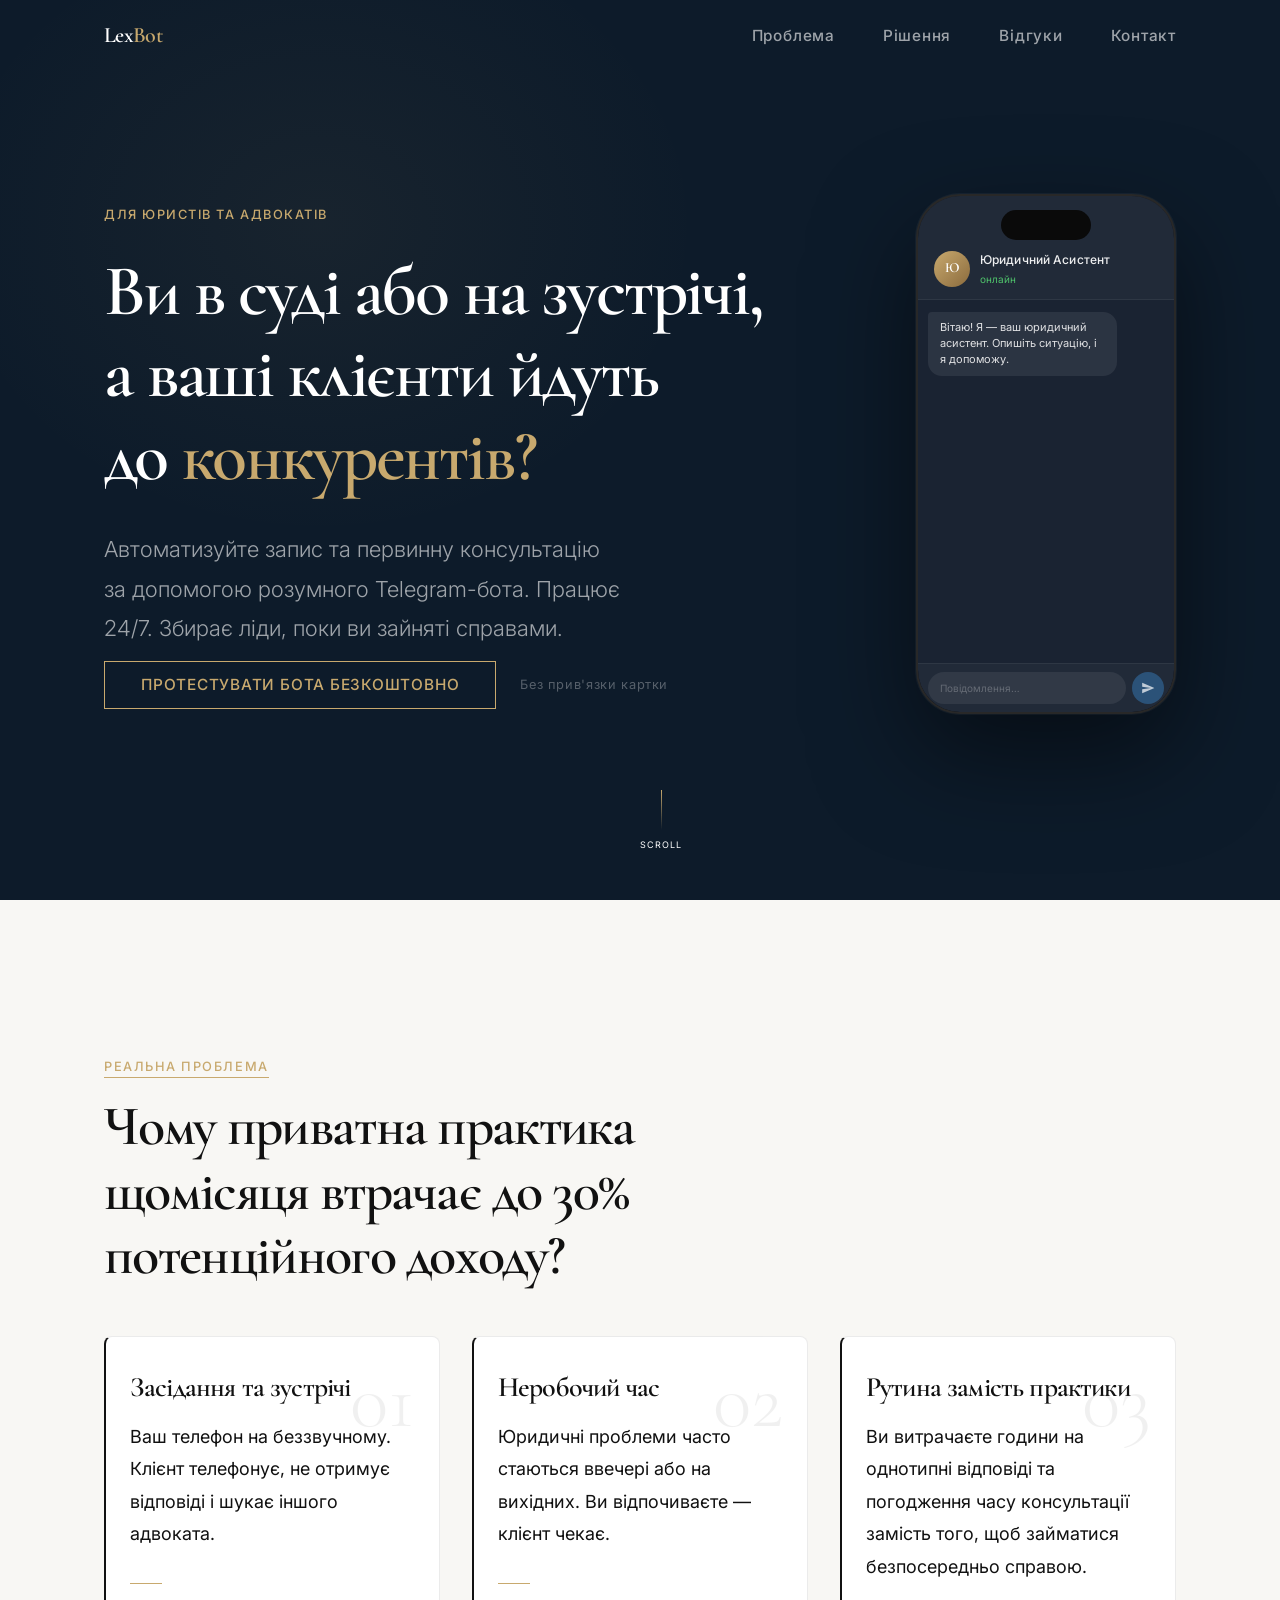
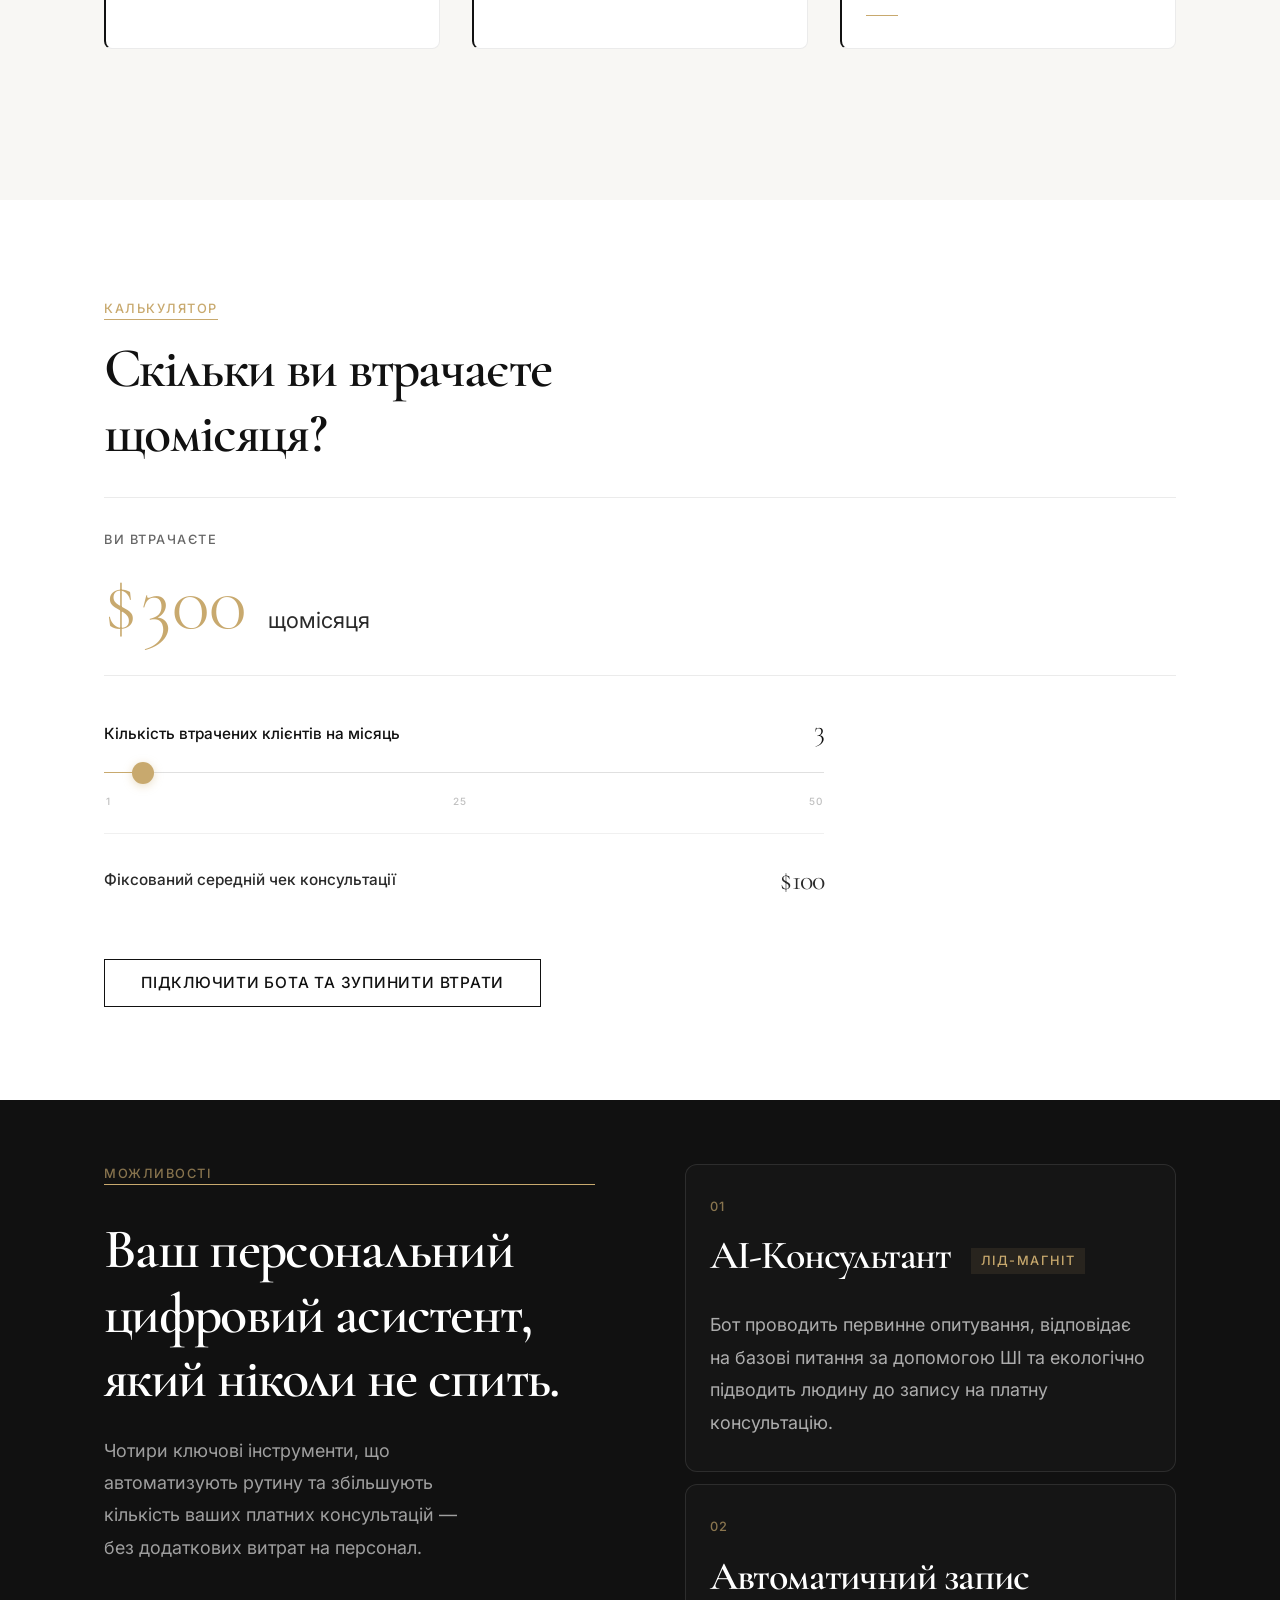
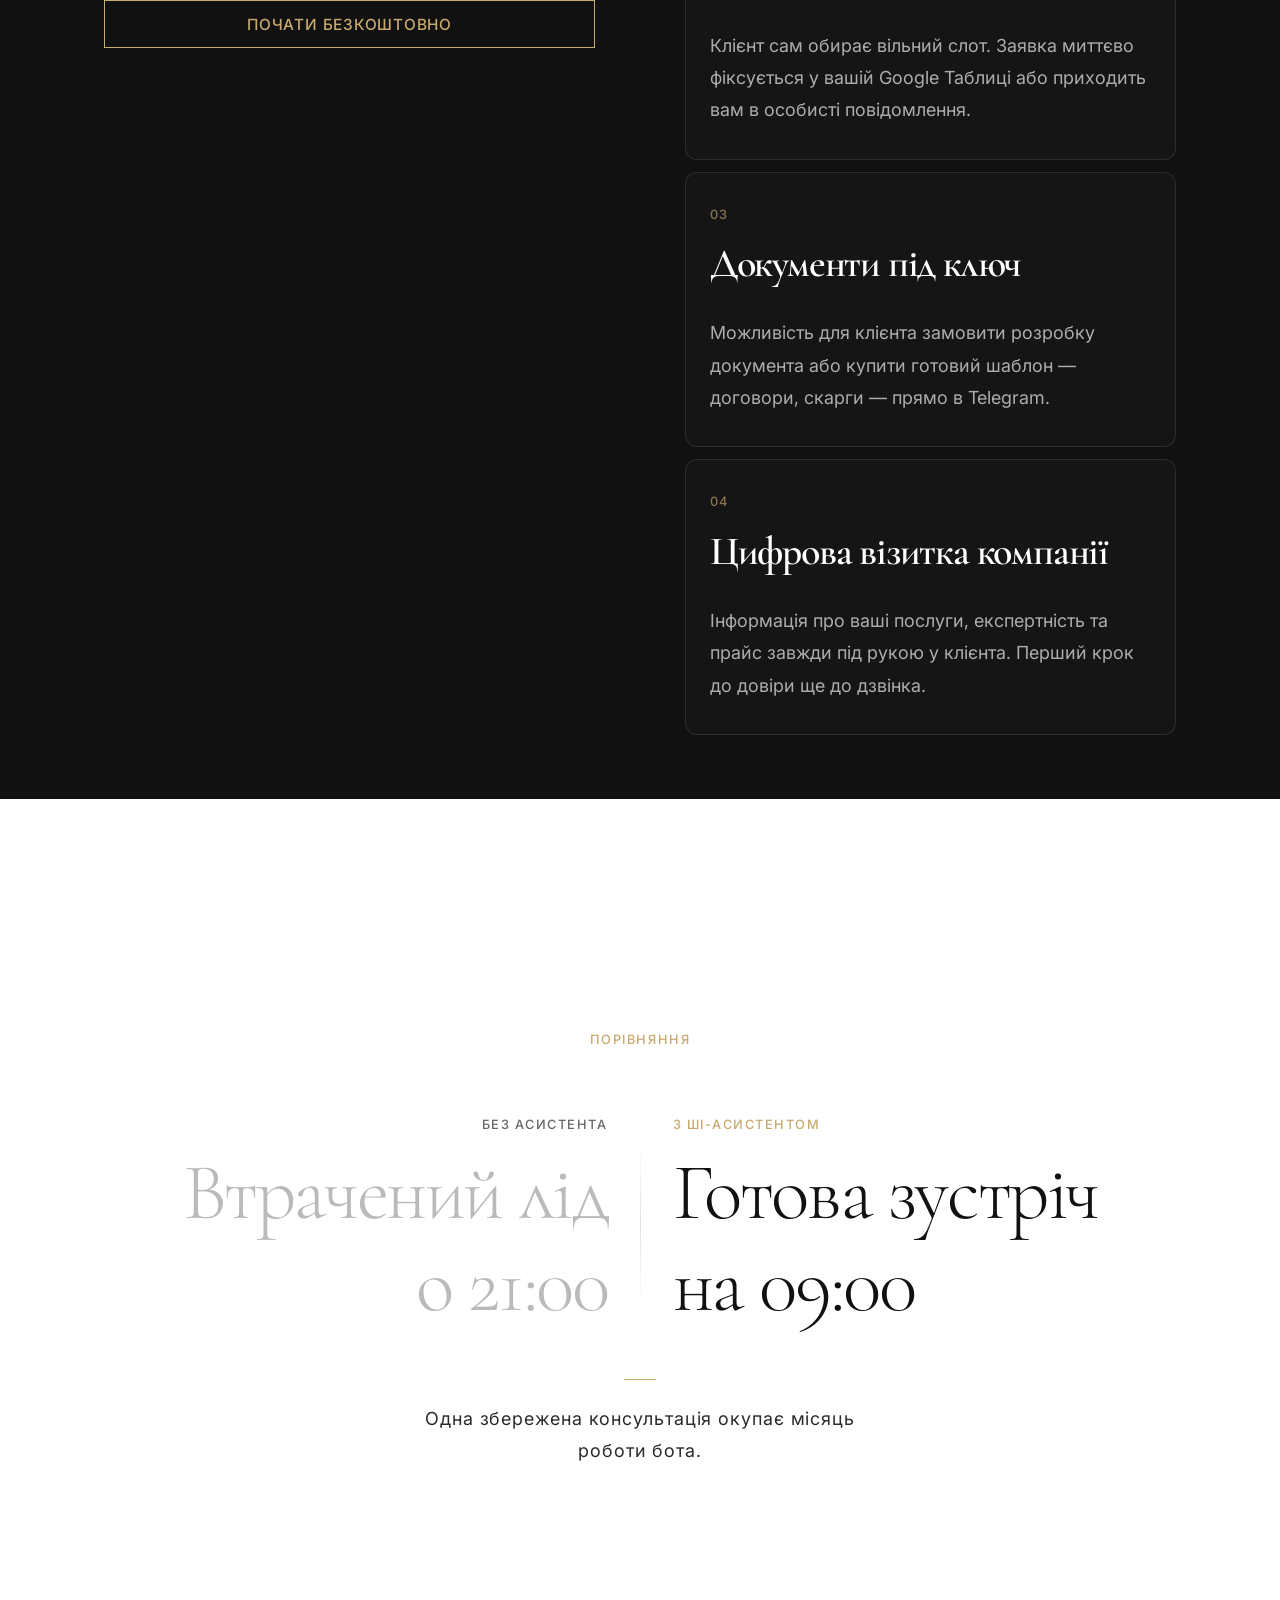
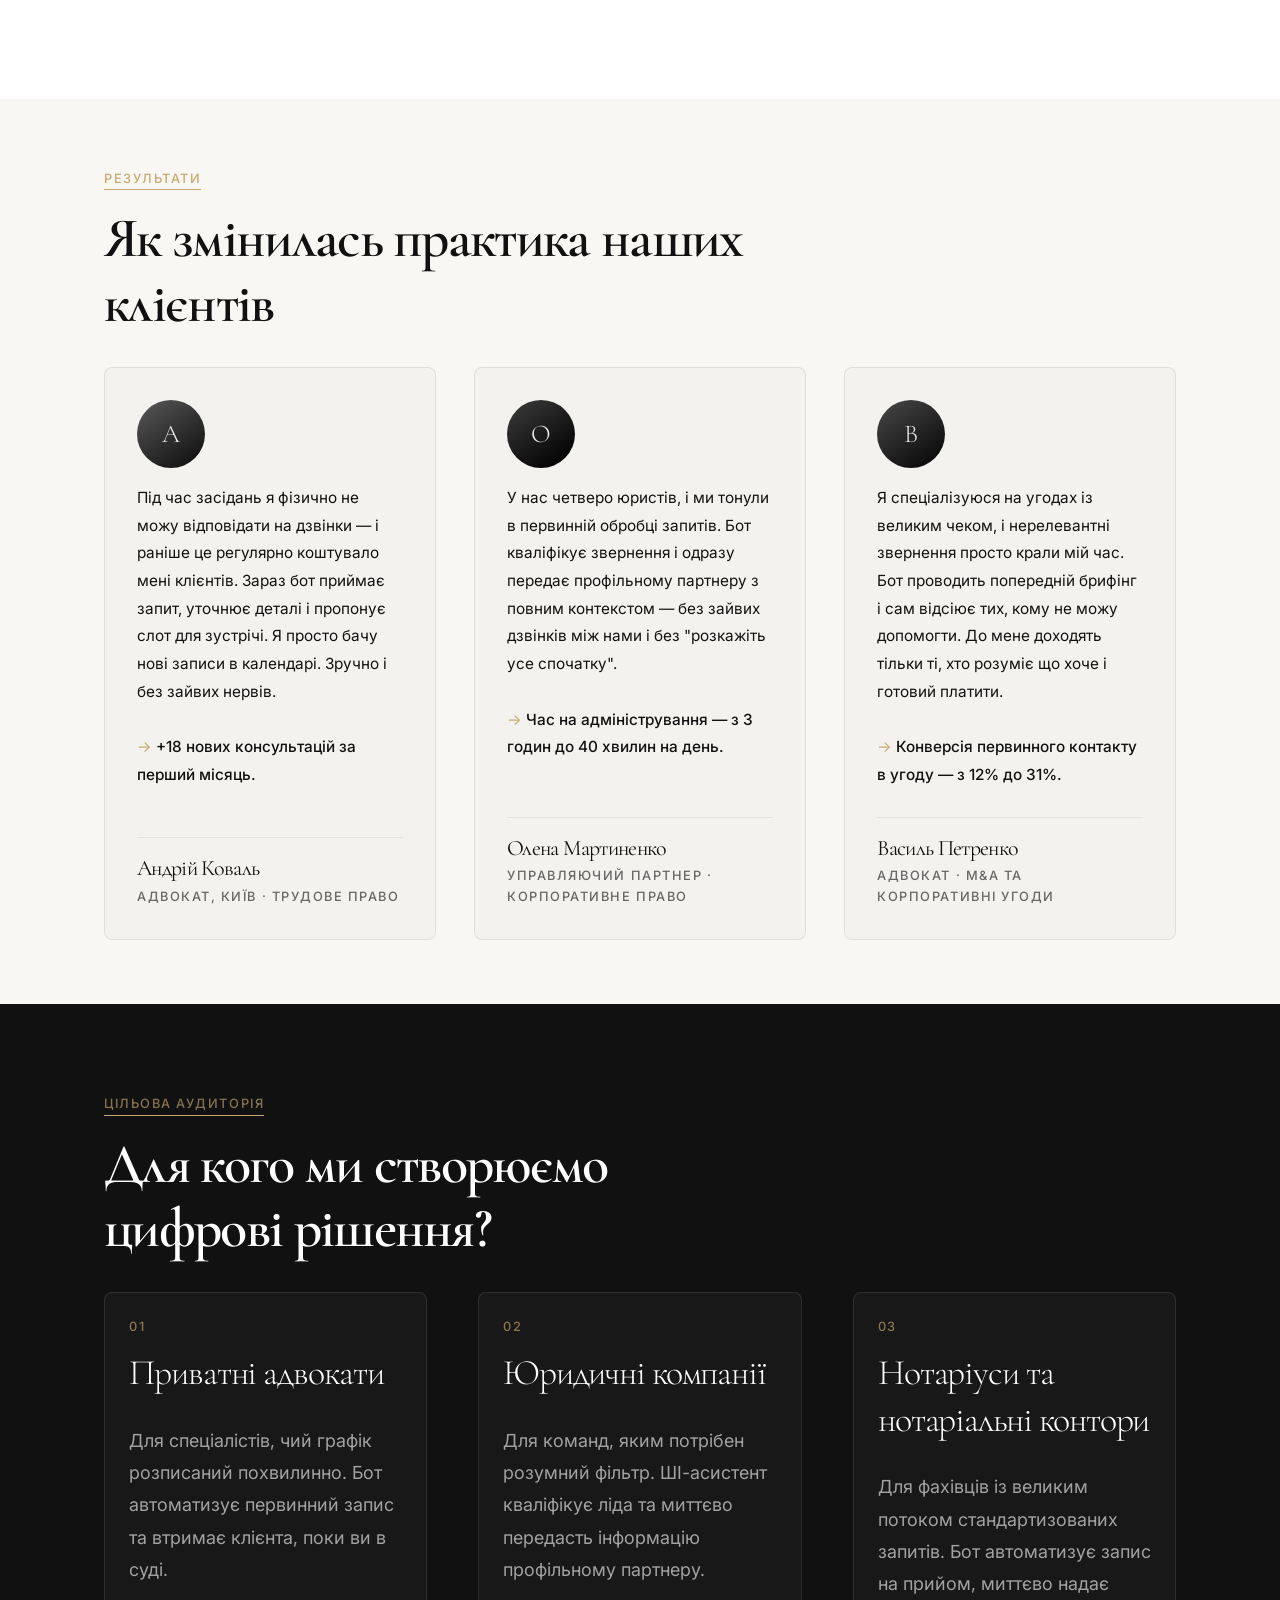
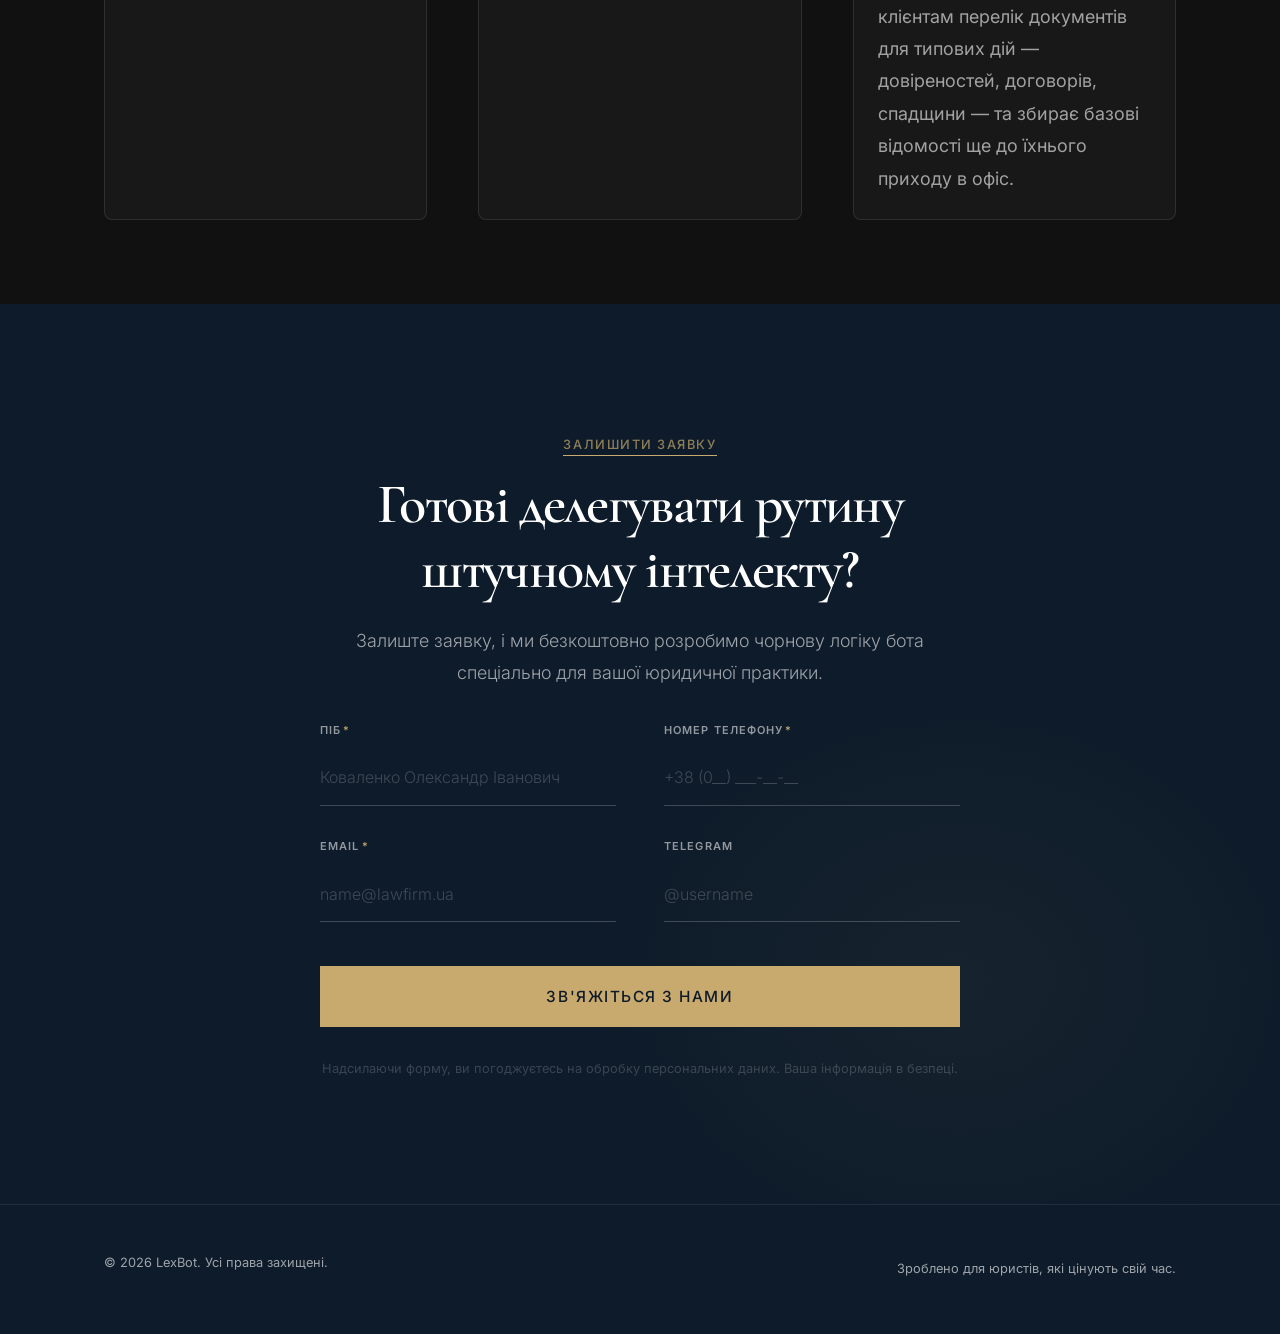
==== src/index.html @ e11d74fe "Зміни по тексту та по формі" ====
<!DOCTYPE html>
<html lang="uk">
<head>
  <meta charset="UTF-8">
  <meta name="viewport" content="width=device-width, initial-scale=1.0">
  <meta name="description" content="Автоматизуйте запис та первинну консультацію в юридичній практиці за допомогою розумного Telegram-бота. Працює 24/7.">
  <title>LexBot — Telegram-бот для юристів та адвокатів</title>

  <!-- Preconnect for performance -->
  <link rel="preconnect" href="https://fonts.googleapis.com">
  <link rel="preconnect" href="https://fonts.gstatic.com" crossorigin>
  <link href="https://fonts.googleapis.com/css2?family=Cormorant+Garamond:wght@300;400;600&family=Inter:wght@300;400;500&display=swap" rel="stylesheet">

  <!-- Styles (load order matters) -->
  <link rel="stylesheet" href="css/variables.css">
  <link rel="stylesheet" href="css/base.css">
  <link rel="stylesheet" href="css/components.css">
  <link rel="stylesheet" href="css/hero.css">
  <link rel="stylesheet" href="css/problems.css">
  <link rel="stylesheet" href="css/calculator.css">
  <link rel="stylesheet" href="css/features.css">
  <link rel="stylesheet" href="css/objections.css">
  <link rel="stylesheet" href="css/testimonials.css">
  <link rel="stylesheet" href="css/pricing.css">
  <link rel="stylesheet" href="css/lead-form.css">
  <link rel="stylesheet" href="css/animations.css">
</head>
<body>

  <!-- ─── Header ──────────────────────────────────────────── -->
  <header class="site-header" role="banner">
    <div class="container">
      <a href="#" class="site-logo" aria-label="LexBot — головна">Lex<span>Bot</span></a>
      <nav class="site-nav" aria-label="Навігація сайтом">
        <a href="#problems">Проблема</a>
        <a href="#features">Рішення</a>
        <a href="#testimonials">Відгуки</a>
        <a href="#contact">Контакт</a>
      </nav>
    </div>
  </header>

  <main>

    <!-- ─── Блок 1: Hero ──────────────────────────────────── -->
    <section class="hero" id="hero" aria-labelledby="hero-title">
      <div class="container">

        <div class="hero-content">
          <span class="section-label">Для юристів та адвокатів</span>
          <h1 class="hero-title" id="hero-title">
            Ви в суді або на зустрічі, а ваші клієнти&nbsp;йдуть до&nbsp;<em>конкурентів?</em>
          </h1>
          <p class="hero-subtitle">
            Автоматизуйте запис та первинну консультацію за допомогою розумного Telegram-бота.
            Працює 24/7. Збирає ліди, поки ви зайняті справами.
          </p>
          <div class="hero-cta-group">
            <a href="#contact" class="btn btn-primary">Протестувати бота безкоштовно</a>
            <span class="hero-note">Без прив'язки картки</span>
          </div>
        </div>

        <div class="hero-visual" aria-hidden="true">
          <div class="phone-tilt-wrapper">
          <div class="phone-mockup">
            <div class="phone-notch"></div>
            <div class="phone-screen">
              <div class="phone-tg-header">
                <div class="phone-tg-avatar">Ю</div>
                <div class="phone-tg-info">
                  <span class="phone-tg-name">Юридичний Асистент</span>
                  <span class="phone-tg-status">онлайн</span>
                </div>
              </div>
              <div class="phone-chat">
                <div class="phone-msg phone-msg--bot">
                  Вітаю! Я — ваш юридичний асистент. Опишіть ситуацію, і я допоможу.
                </div>
                <div class="phone-msg phone-msg--user">
                  Мені потрібна консультація щодо трудового спору
                </div>
                <div class="phone-msg phone-msg--bot">
                  Зрозумів. Трудові спори — моя спеціалізація. Давайте уточнимо кілька деталей…
                </div>
                <div class="phone-msg phone-msg--bot">
                  Оберіть зручний час для дзвінка з адвокатом:
                </div>
                <div class="phone-msg phone-msg--bot typing" aria-label="Бот друкує">
                  <span class="typing-dot"></span>
                  <span class="typing-dot"></span>
                  <span class="typing-dot"></span>
                </div>
              </div>
              <div class="phone-input-bar">
                <div class="phone-input-field"><span>Повідомлення…</span></div>
                <div class="phone-send-btn" aria-hidden="true">
                  <svg viewBox="0 0 24 24" xmlns="http://www.w3.org/2000/svg"><path d="M2.01 21L23 12 2.01 3 2 10l15 2-15 2z"/></svg>
                </div>
              </div>
            </div>
          </div>
          </div><!-- /.phone-tilt-wrapper -->
        </div>

      </div>

      <div class="hero-scroll" aria-hidden="true">
        <div class="scroll-line"></div>
        <span>Scroll</span>
      </div>
    </section>

    <!-- ─── Блок 2: Проблематика ───────────────────────────── -->
    <section class="problems" id="problems" aria-labelledby="problems-title">
      <div class="container">

        <div class="problems-header reveal">
          <span class="section-label">Реальна проблема</span>
          <h2 id="problems-title">
            Чому приватна практика щомісяця втрачає до&nbsp;30% потенційного доходу?
          </h2>
        </div>

        <div class="problems-grid">

          <article class="problem-card reveal reveal-d1">
            <span class="problem-card-index" aria-hidden="true">01</span>
            <h3 class="problem-card-title">Засідання та&nbsp;зустрічі</h3>
            <p class="problem-card-text">
              Ваш телефон на беззвучному. Клієнт телефонує, не отримує відповіді і&nbsp;шукає іншого адвоката.
            </p>
          </article>

          <article class="problem-card reveal reveal-d2">
            <span class="problem-card-index" aria-hidden="true">02</span>
            <h3 class="problem-card-title">Неробочий час</h3>
            <p class="problem-card-text">
              Юридичні проблеми часто стаються ввечері або на вихідних. Ви відпочиваєте — клієнт чекає.
            </p>
          </article>

          <article class="problem-card reveal reveal-d3">
            <span class="problem-card-index" aria-hidden="true">03</span>
            <h3 class="problem-card-title">Рутина замість&nbsp;практики</h3>
            <p class="problem-card-text">
              Ви витрачаєте години на однотипні відповіді та погодження часу консультації замість того, щоб займатися безпосередньо справою.
            </p>
          </article>

        </div>
      </div>
    </section>

    <!-- ─── Блок 3: Калькулятор ───────────────────────────── -->
    <section class="calculator" id="calculator" aria-labelledby="calculator-title">
      <div class="container">

        <div class="calculator-header reveal">
          <span class="section-label">Калькулятор</span>
          <h2 id="calculator-title">Скільки ви втрачаєте щомісяця?</h2>
        </div>

        <div class="calculator-display reveal reveal-d1" aria-live="polite" aria-atomic="true">
          <span class="calc-prefix">Ви втрачаєте</span>
          <div class="calc-result">
            <span class="calc-amount" id="calc-amount">$300</span>
            <span class="calc-period">щомісяця</span>
          </div>
        </div>

        <div class="calculator-controls reveal reveal-d2">
          <div class="calc-slider-wrap">
            <label class="calc-label" for="calc-clients">
              Кількість втрачених клієнтів на місяць
              <span class="calc-value-display" id="calc-value-display">3</span>
            </label>
            <input
              type="range"
              id="calc-clients"
              min="1"
              max="50"
              value="3"
              class="calc-slider"
              aria-label="Кількість втрачених клієнтів на місяць"
              aria-valuemin="1"
              aria-valuemax="50"
              aria-valuenow="3"
            >
            <div class="calc-slider-markers" aria-hidden="true">
              <span>1</span>
              <span>25</span>
              <span>50</span>
            </div>
          </div>

          <div class="calc-fixed">
            <span class="calc-fixed-label">Фіксований середній чек консультації</span>
            <span class="calc-fixed-value">$100</span>
          </div>
        </div>

        <div class="calculator-cta reveal reveal-d3">
          <a href="#contact" class="btn btn-dark">Підключити бота та зупинити втрати</a>
        </div>

      </div>
    </section>

    <!-- ─── Блок 4: Функціонал — Sticky Scroll ───────────── -->
    <section class="features" id="features" aria-labelledby="features-title">
      <div class="container">

        <!-- Left: Sticky column -->
        <div class="features-sticky-col">
          <div class="features-header reveal">
            <span class="section-label section-label--light">Можливості</span>
            <h2 id="features-title">Ваш персональний цифровий асистент, який ніколи не спить.</h2>
          </div>
          <p class="features-desc reveal reveal-d1">
            Чотири ключові інструменти, що автоматизують рутину та збільшують кількість ваших платних консультацій — без додаткових витрат на персонал.
          </p>
          <a href="#contact" class="btn btn-primary reveal reveal-d2">Почати безкоштовно</a>
        </div>

        <!-- Right: Scrolling column -->
        <div class="features-scroll-col">
          <div class="features-list" role="list">

            <div class="feature-item reveal" role="listitem">
              <span class="feature-num" aria-label="01">01</span>
              <h3 class="feature-title">
                AI-Консультант
                <span class="feature-tag">Лід-магніт</span>
              </h3>
              <p class="feature-text">
                Бот проводить первинне опитування, відповідає на базові питання за допомогою ШІ та екологічно підводить людину до запису на платну консультацію.
              </p>
            </div>

            <div class="feature-item reveal reveal-d1" role="listitem">
              <span class="feature-num" aria-label="02">02</span>
              <h3 class="feature-title">Автоматичний запис</h3>
              <p class="feature-text">
                Клієнт сам обирає вільний слот. Заявка миттєво фіксується у вашій Google Таблиці або приходить вам в особисті повідомлення.
              </p>
            </div>

            <div class="feature-item reveal reveal-d2" role="listitem">
              <span class="feature-num" aria-label="03">03</span>
              <h3 class="feature-title">Документи під&nbsp;ключ</h3>
              <p class="feature-text">
                Можливість для клієнта замовити розробку документа або купити готовий шаблон — договори, скарги — прямо в&nbsp;Telegram.
              </p>
            </div>

            <div class="feature-item reveal reveal-d3" role="listitem">
              <span class="feature-num" aria-label="04">04</span>
              <h3 class="feature-title">Цифрова візитка компанії</h3>
              <p class="feature-text">
                Інформація про ваші послуги, експертність та прайс завжди під рукою у клієнта. Перший крок до довіри ще до дзвінка.
              </p>
            </div>

          </div>
        </div><!-- /.features-scroll-col -->

      </div>
    </section>

    <!-- ─── Блок 5: Versus ───────────────────────────────── -->
    <section class="objections" id="objections" aria-label="Порівняння сценаріїв">
      <div class="container">

        <span class="section-label reveal">Порівняння</span>

        <div class="versus-grid" role="presentation">

          <div class="versus-col versus-col--without reveal">
            <span class="versus-label">Без асистента</span>
            <p class="versus-result">Втрачений лід<br>о&nbsp;21:00</p>
          </div>

          <div class="versus-divider" aria-hidden="true"></div>

          <div class="versus-col versus-col--with reveal reveal-d1">
            <span class="versus-label">З ШІ-асистентом</span>
            <p class="versus-result">Готова зустріч<br>на&nbsp;09:00</p>
          </div>

        </div>

        <p class="objections-tagline reveal reveal-d2">
          Одна збережена консультація окупає місяць роботи бота.
        </p>

      </div>
    </section>

    <!-- ─── Блок 6: Відгуки ───────────────────────────────── -->
    <section class="testimonials" id="testimonials" aria-labelledby="testimonials-title">
      <div class="container">

        <div class="testimonials-header reveal">
          <span class="section-label">Результати</span>
          <h2 id="testimonials-title">Як змінилась практика наших клієнтів</h2>
        </div>

        <div class="testimonials-grid">

          <article class="testimonial-item reveal">
            <div class="testimonial-avatar testimonial-avatar--1" aria-hidden="true">А</div>
            <blockquote class="testimonial-body">
              <p class="testimonial-solution">
                Під час засідань я фізично не можу відповідати на дзвінки — і раніше це регулярно коштувало мені клієнтів. Зараз бот приймає запит, уточнює деталі і пропонує слот для зустрічі. Я просто бачу нові записи в календарі. Зручно і без зайвих нервів.
              </p>
              <p class="testimonial-result">
                +18 нових консультацій за перший місяць.
              </p>
              <footer class="testimonial-author">
                <strong class="testimonial-name">Андрій Коваль</strong>
                <span class="testimonial-role">Адвокат, Київ · Трудове право</span>
              </footer>
            </blockquote>
          </article>

          <article class="testimonial-item reveal reveal-d1">
            <div class="testimonial-avatar testimonial-avatar--2" aria-hidden="true">О</div>
            <blockquote class="testimonial-body">
              <p class="testimonial-solution">
                У нас четверо юристів, і ми тонули в первинній обробці запитів. Бот кваліфікує звернення і одразу передає профільному партнеру з повним контекстом — без зайвих дзвінків між нами і без "розкажіть усе спочатку".
              </p>
              <p class="testimonial-result">
                Час на адміністрування — з 3 годин до 40 хвилин на день.
              </p>
              <footer class="testimonial-author">
                <strong class="testimonial-name">Олена Мартиненко</strong>
                <span class="testimonial-role">Управляючий партнер · Корпоративне право</span>
              </footer>
            </blockquote>
          </article>

          <article class="testimonial-item reveal reveal-d2">
            <div class="testimonial-avatar testimonial-avatar--3" aria-hidden="true">В</div>
            <blockquote class="testimonial-body">
              <p class="testimonial-solution">
                Я спеціалізуюся на угодах із великим чеком, і нерелевантні звернення просто крали мій час. Бот проводить попередній брифінг і сам відсіює тих, кому не можу допомогти. До мене доходять тільки ті, хто розуміє що хоче і готовий платити.
              </p>
              <p class="testimonial-result">
                Конверсія первинного контакту в угоду — з 12% до 31%.
              </p>
              <footer class="testimonial-author">
                <strong class="testimonial-name">Василь Петренко</strong>
                <span class="testimonial-role">Адвокат · M&amp;A та корпоративні угоди</span>
              </footer>
            </blockquote>
          </article>

        </div>

      </div>
    </section>

    <!-- ─── Блок 7: Цільова аудиторія ───────────────────── -->
    <section class="audience" id="pricing" aria-labelledby="audience-title">
      <div class="container">

        <div class="audience-header reveal">
          <span class="section-label section-label--light">Цільова аудиторія</span>
          <h2 id="audience-title">Для кого ми створюємо цифрові рішення?</h2>
        </div>

        <div class="audience-grid" role="list">

          <div class="audience-item reveal" role="listitem">
            <span class="audience-num" aria-label="01">01</span>
            <h3 class="audience-category">Приватні адвокати</h3>
            <p class="audience-text">
              Для спеціалістів, чий графік розписаний похвилинно. Бот автоматизує первинний запис та втримає клієнта, поки ви в суді.
            </p>
          </div>

          <div class="audience-item reveal reveal-d1" role="listitem">
            <span class="audience-num" aria-label="02">02</span>
            <h3 class="audience-category">Юридичні компанії</h3>
            <p class="audience-text">
              Для команд, яким потрібен розумний фільтр. ШІ-асистент кваліфікує ліда та миттєво передасть інформацію профільному партнеру.
            </p>
          </div>

          <div class="audience-item reveal reveal-d2" role="listitem">
            <span class="audience-num" aria-label="03">03</span>
            <h3 class="audience-category">Нотаріуси та нотаріальні контори</h3>
            <p class="audience-text">
              Для фахівців із великим потоком стандартизованих запитів. Бот автоматизує запис на прийом, миттєво надає клієнтам перелік документів для типових дій — довіреностей, договорів, спадщини — та збирає базові відомості ще до їхнього приходу в офіс.
            </p>
          </div>

        </div>

      </div>
    </section>

    <!-- ─── Блок 8: Lead Form ──────────────────────────────── -->
    <section class="lead-form-section" id="contact" aria-labelledby="form-title">
      <div class="container">

        <div class="lead-form-header reveal">
          <span class="section-label section-label--light">Залишити заявку</span>
          <h2 id="form-title">Готові делегувати рутину штучному інтелекту?</h2>
          <p>
            Залиште заявку, і ми безкоштовно розробимо чорнову логіку бота спеціально для вашої юридичної практики.
          </p>
        </div>

        <form class="lead-form-wrapper reveal reveal-d2" id="lead-form" novalidate aria-label="Форма зворотного зв'язку">

          <!-- Рядок 1: ПІБ (col 1) + Телефон (col 2) -->
          <div class="form-group">
            <label for="field-fullname" class="form-label">ПІБ<span class="form-required">*</span></label>
            <input
              type="text"
              id="field-fullname"
              name="fullname"
              class="form-input"
              placeholder="Коваленко Олександр Іванович"
              autocomplete="name"
              required
            >
            <span class="form-error" data-error="fullname" role="alert" aria-live="polite"></span>
          </div>

          <div class="form-group">
            <label for="field-phone" class="form-label">Номер телефону<span class="form-required">*</span></label>
            <input
              type="tel"
              id="field-phone"
              name="phone"
              class="form-input"
              placeholder="+38 (0__) ___-__-__"
              autocomplete="tel"
              inputmode="numeric"
              required
            >
            <span class="form-error" data-error="phone" role="alert" aria-live="polite"></span>
          </div>

          <!-- Рядок 2: Email (col 1, обов'язковий) + Telegram (col 2, опційний) -->
          <div class="form-group">
            <label for="field-email" class="form-label">Email<span class="form-required">*</span></label>
            <input
              type="email"
              id="field-email"
              name="email"
              class="form-input"
              placeholder="name@lawfirm.ua"
              autocomplete="email"
              required
            >
            <span class="form-error" data-error="email" role="alert" aria-live="polite"></span>
          </div>

          <div class="form-group">
            <label for="field-telegram" class="form-label">Telegram</label>
            <input
              type="text"
              id="field-telegram"
              name="telegram"
              class="form-input"
              placeholder="@username"
              autocomplete="off"
            >
            <span class="form-error" data-error="telegram" role="alert" aria-live="polite"></span>
          </div>

          <!-- Рядок 3: Кнопка -->
          <div class="form-submit-row">
            <button type="submit" class="form-submit" aria-label="Надіслати заявку">
              Зв'яжіться з нами
            </button>
          </div>

          <p class="form-privacy">
            Надсилаючи форму, ви погоджуєтесь на обробку персональних даних. Ваша інформація в безпеці.
          </p>

        </form>

      </div>
    </section>

  </main>

  <!-- ─── Footer ────────────────────────────────────────────── -->
  <footer class="site-footer" role="contentinfo">
    <div class="container">
      <p>© 2026 LexBot. Усі права захищені.</p>
      <p>Зроблено для юристів, які цінують свій час.</p>
    </div>
  </footer>

  <script src="js/calculator.js"></script>
  <script src="js/form.js"></script>
  <script src="js/animations.js"></script>
</body>
</html>
---- src/css/variables.css ----
:root {
  /* ─── Colors ─────────────────────────────────────────── */
  --color-hero-bg:      #0D1B2A;
  --color-dark:         #111111;
  --color-dark-card:    #1A1A1A;
  --color-light:        #F8F7F4;
  --color-white:        #FFFFFF;
  --color-accent:       #C8A96E;
  --color-accent-dark:  #A8863E;
  --color-border:       rgba(255, 255, 255, 0.08);
  --color-border-dark:  rgba(0, 0, 0, 0.10);

  /* Text */
  --color-text-primary:   #111111;
  --color-text-secondary: #2A2A2A;
  --color-text-muted:     #666666;
  --color-text-white:     #FFFFFF;
  --color-text-white-dim: rgba(255, 255, 255, 0.60);

  /* ─── Typography ─────────────────────────────────────── */
  --font-display: 'Cormorant Garamond', Georgia, serif;
  --font-body:    'Inter', system-ui, -apple-system, sans-serif;

  --fw-light:   300;
  --fw-regular: 400;
  --fw-medium:  500;
  --fw-semibold: 600;

  /* Scale — fluid via clamp() */
  --fs-xs:   clamp(0.75rem,  1vw,  0.875rem);
  --fs-sm:   clamp(0.875rem, 1.2vw, 1rem);
  --fs-base: clamp(1rem,     1.5vw, 1.125rem);
  --fs-lg:   clamp(1.125rem, 1.8vw, 1.375rem);
  --fs-xl:   clamp(1.375rem, 2.5vw, 1.75rem);
  --fs-2xl:  clamp(1.75rem,  3.5vw, 2.5rem);
  --fs-3xl:  clamp(2.25rem,  5vw,   3.5rem);
  --fs-4xl:  clamp(2.75rem,  6.5vw, 5rem);
  --fs-hero: clamp(2.5rem,   7vw,   4.5rem);

  --lh-tight:  1.15;
  --lh-snug:   1.3;
  --lh-normal: 1.6;
  --lh-loose:  1.8;

  --ls-tight:  -0.03em;
  --ls-normal:  0em;
  --ls-wide:    0.05em;
  --ls-wider:   0.12em;

  /* ─── Spacing ────────────────────────────────────────── */
  --space-1:   4px;
  --space-2:   8px;
  --space-3:   12px;
  --space-4:   16px;
  --space-5:   24px;
  --space-6:   32px;
  --space-7:   48px;
  --space-8:   64px;
  --space-9:   96px;
  --space-10:  128px;

  --section-padding-y: clamp(48px, 5vw, 96px);
  --container-max:     1200px;
  --container-padding: clamp(20px, 5vw, 80px);

  /* ─── Borders & Radius ───────────────────────────────── */
  --radius-sm:  4px;
  --radius-md:  8px;
  --radius-lg:  16px;
  --radius-xl:  24px;
  --radius-pill: 999px;

  /* ─── Shadows ─────────────────────────────────────────── */
  --shadow-sm:   0 1px 3px rgba(0, 0, 0, 0.08);
  --shadow-md:   0 4px 16px rgba(0, 0, 0, 0.10);
  --shadow-lg:   0 8px 32px rgba(0, 0, 0, 0.14);
  --shadow-xl:   0 24px 64px rgba(0, 0, 0, 0.18);
  --shadow-hero: 0 40px 100px rgba(0, 0, 0, 0.50);

  /* ─── Animation ──────────────────────────────────────── */
  --transition:       0.3s cubic-bezier(0.4, 0, 0.2, 1);
  --transition-slow:  0.6s cubic-bezier(0.4, 0, 0.2, 1);
  --transition-fast:  0.15s cubic-bezier(0.4, 0, 0.2, 1);

  /* ─── Layout ─────────────────────────────────────────── */
  --header-height: 72px;
  --grid-cols:     12;
  --grid-gap:      clamp(16px, 2.5vw, 32px);
}

/* ── Mobile type scale overrides ─────────────────────── */
@media (max-width: 768px) {
  :root {
    --fs-hero: clamp(1.75rem, 9vw, 2.5rem);
    --fs-3xl:  clamp(1.5rem,  7vw, 2.125rem);
    --fs-4xl:  clamp(1.75rem, 9vw, 2.5rem);
    --fs-2xl:  clamp(1.375rem, 6vw, 1.75rem);

    --section-padding-y: clamp(40px, 5vw, 64px);
    --container-padding: 20px;
  }
}

@media (max-width: 480px) {
  :root {
    --fs-hero: clamp(1.625rem, 10vw, 2rem);
    --fs-3xl:  clamp(1.375rem, 8vw, 1.75rem);
    --fs-4xl:  clamp(1.5rem,   9vw, 2rem);
    --fs-2xl:  clamp(1.25rem,  7vw, 1.5rem);

    --section-padding-y: clamp(32px, 5vw, 48px);
  }
}
---- src/css/base.css ----
/* ── Reset ──────────────────────────────────────────────── */
*, *::before, *::after {
  box-sizing: border-box;
  margin: 0;
  padding: 0;
}

html {
  font-size: 16px;
  scroll-behavior: smooth;
  -webkit-text-size-adjust: 100%;
  -webkit-tap-highlight-color: transparent;
  max-width: 100%;
  /* clip обрізає overflow без створення scroll container-а → sticky продовжує працювати */
  overflow-x: clip;
}

body {
  font-family: var(--font-body);
  font-weight: var(--fw-regular);
  font-size: var(--fs-base);
  line-height: var(--lh-normal);
  color: var(--color-text-primary);
  background-color: var(--color-white);
  -webkit-font-smoothing: antialiased;
  -moz-osx-font-smoothing: grayscale;
  max-width: 100%;
  overflow-x: clip;
  overflow-wrap: break-word;
  word-break: break-word;
}

img, video, svg {
  display: block;
  max-width: 100%;
}

a {
  color: inherit;
  text-decoration: none;
}

ul, ol {
  list-style: none;
}

button {
  font-family: inherit;
  cursor: pointer;
  border: none;
  background: none;
}

input, textarea, select {
  font-family: inherit;
  font-size: inherit;
}

/* ── Layout Utilities ───────────────────────────────────── */
.container {
  width: 100%;
  max-width: var(--container-max);
  margin-inline: auto;
  padding-inline: var(--container-padding);
}

section {
  padding-block: var(--section-padding-y);
}

/* ── Full-screen sections ────────────────────────────────── */
/* Кожна секція ≥ 100svh; контент центрується вертикально.
   Перевизначається у hero.css, features.css де потрібна інша
   логіка (header offset, sticky-scroll). */
main > section {
  min-height: 100svh;
  width: 100%;
  display: flex;
  flex-direction: column;
  justify-content: center;
}

/* ── Typography ─────────────────────────────────────────── */
h1, h2, h3, h4 {
  font-family: var(--font-display);
  font-weight: var(--fw-semibold);
  line-height: var(--lh-tight);
  letter-spacing: var(--ls-tight);
  margin-bottom: var(--space-4);
}

h1 { font-size: var(--fs-hero); }
h2 { font-size: var(--fs-3xl); }
h3 { font-size: var(--fs-xl); }
h4 { font-size: var(--fs-lg); }

p {
  line-height: var(--lh-loose);
  color: var(--color-text-secondary);
}

p:not(:last-child) {
  margin-bottom: var(--space-3);
}

.section-label {
  display: inline-block;
  font-family: var(--font-body);
  font-size: var(--fs-xs);
  font-weight: var(--fw-medium);
  letter-spacing: var(--ls-wider);
  text-transform: uppercase;
  color: var(--color-accent);
  margin-bottom: var(--space-4);
}

.section-label--light {
  color: rgba(200, 169, 110, 0.7);
}

/* ── Header ─────────────────────────────────────────────── */
.site-header {
  position: fixed;
  top: 0;
  left: 0;
  right: 0;
  z-index: 100;
  height: var(--header-height);
  display: flex;
  align-items: center;
}

.site-header.is-scrolled {
  background-color: rgba(13, 27, 42, 0.92);
  backdrop-filter: blur(12px);
  -webkit-backdrop-filter: blur(12px);
  border-bottom: 1px solid var(--color-border);
  transition: background-color var(--transition);
}

.site-header .container {
  display: flex;
  align-items: center;
  justify-content: space-between;
}

.site-logo {
  font-family: var(--font-display);
  font-size: var(--fs-lg);
  font-weight: var(--fw-semibold);
  letter-spacing: var(--ls-tight);
  color: var(--color-text-white);
}

.site-logo span {
  color: var(--color-accent);
}

.site-nav {
  display: flex;
  align-items: center;
  gap: var(--space-7);
}

.site-nav a {
  font-size: var(--fs-sm);
  font-weight: var(--fw-medium);
  letter-spacing: var(--ls-wide);
  color: var(--color-text-white-dim);
  transition: color var(--transition);
}

.site-nav a:hover {
  color: var(--color-text-white);
}

@media (max-width: 768px) {
  .site-nav {
    display: none;
  }

  /* Allow sections taller than viewport to scroll naturally */
  main > section {
    height: auto;
    min-height: 100svh;
  }

  h1, h2 {
    line-height: 1.2;
  }

  p {
    line-height: 1.6;
  }
}

/* ── Footer ─────────────────────────────────────────────── */
.site-footer {
  background-color: var(--color-hero-bg);
  border-top: 1px solid var(--color-border);
  padding-block: var(--space-7);
}

.site-footer .container {
  display: flex;
  align-items: center;
  justify-content: space-between;
  flex-wrap: wrap;
  gap: var(--space-4);
}

.site-footer p {
  font-size: var(--fs-xs);
  color: var(--color-text-white-dim);
  line-height: var(--lh-normal);
}

/* ── Scroll behavior for anchors under fixed header ─────── */
:target {
  scroll-margin-top: calc(var(--header-height) + 24px);
}
---- src/css/components.css ----
/* ── Buttons ─────────────────────────────────────────────── */
.btn {
  display: inline-flex;
  align-items: center;
  justify-content: center;
  gap: var(--space-2);
  padding: 14px 36px;
  min-height: 48px;
  font-family: var(--font-body);
  font-size: var(--fs-sm);
  font-weight: var(--fw-medium);
  letter-spacing: var(--ls-wide);
  text-transform: uppercase;
  border-radius: 0;
  transition: var(--transition);
  white-space: nowrap;
  cursor: pointer;
  border: 1px solid transparent;
  line-height: 1;
  touch-action: manipulation;
}

.btn:active:not(:disabled) {
  transform: scale(0.97);
}

/* Full-width block variant */
.btn-block {
  display: flex;
  width: 100%;
  justify-content: center;
}

.btn:disabled {
  opacity: 0.55;
  cursor: not-allowed;
  pointer-events: none;
}

/* Gold outline — primary CTA on dark backgrounds */
.btn-primary {
  background: transparent;
  color: var(--color-accent);
  border-color: var(--color-accent);
  position: relative;
  overflow: hidden;
}

.btn-primary:hover:not(:disabled) {
  background: var(--color-accent);
  color: var(--color-hero-bg);
}

/* Shimmer sweep on hover */
.btn-primary::after {
  content: '';
  position: absolute;
  top: 0;
  left: -110%;
  width: 60%;
  height: 100%;
  background: linear-gradient(
    105deg,
    transparent 30%,
    rgba(255, 255, 255, 0.18) 50%,
    transparent 70%
  );
  transition: left 0.55s cubic-bezier(0.4, 0, 0.2, 1);
  pointer-events: none;
}

.btn-primary:hover:not(:disabled)::after {
  left: 160%;
}

/* Solid gold — secondary CTA */
.btn-accent {
  background: var(--color-accent);
  color: var(--color-hero-bg);
  border-color: var(--color-accent);
  position: relative;
  overflow: hidden;
}

.btn-accent:hover:not(:disabled) {
  background: var(--color-accent-dark);
  border-color: var(--color-accent-dark);
}

.btn-accent::after {
  content: '';
  position: absolute;
  top: 0;
  left: -110%;
  width: 60%;
  height: 100%;
  background: linear-gradient(
    105deg,
    transparent 30%,
    rgba(255, 255, 255, 0.22) 50%,
    transparent 70%
  );
  transition: left 0.55s cubic-bezier(0.4, 0, 0.2, 1);
  pointer-events: none;
}

.btn-accent:hover:not(:disabled)::after {
  left: 160%;
}

/* Dark outline — on light backgrounds */
.btn-dark {
  background: transparent;
  color: var(--color-dark);
  border-color: var(--color-dark);
}

.btn-dark:hover:not(:disabled) {
  background: var(--color-dark);
  color: var(--color-white);
}

/* ── Phone Mockup ────────────────────────────────────────── */
.phone-mockup {
  position: relative;
  width: 260px;
  max-width: 100%;
  height: 520px;
  margin-inline: auto;

  background: #0A0A0A;
  border-radius: 44px;
  border: 2px solid rgba(255, 255, 255, 0.12);
  box-shadow:
    0 0 0 1px rgba(255, 255, 255, 0.04),
    var(--shadow-hero),
    inset 0 1px 0 rgba(255, 255, 255, 0.08);

  overflow: hidden;
  flex-shrink: 0;
}

/* Side buttons */
.phone-mockup::before {
  content: '';
  position: absolute;
  right: -3px;
  top: 120px;
  width: 3px;
  height: 60px;
  background: rgba(255, 255, 255, 0.15);
  border-radius: 0 2px 2px 0;
  box-shadow: 0 80px 0 rgba(255, 255, 255, 0.15);
}

/* Dynamic island */
.phone-notch {
  position: absolute;
  top: 14px;
  left: 50%;
  transform: translateX(-50%);
  width: 90px;
  height: 30px;
  background: #0A0A0A;
  border-radius: 20px;
  z-index: 10;
}

/* Screen area */
.phone-screen {
  position: absolute;
  inset: 0;
  background: #1A2332;
  display: flex;
  flex-direction: column;
}

/* Telegram header bar */
.phone-tg-header {
  padding: 54px 16px 12px;
  display: flex;
  align-items: center;
  gap: 10px;
  border-bottom: 1px solid rgba(255, 255, 255, 0.06);
  background: rgba(255, 255, 255, 0.03);
}

.phone-tg-avatar {
  width: 36px;
  height: 36px;
  border-radius: 50%;
  background: linear-gradient(135deg, var(--color-accent) 0%, #8B6B3D 100%);
  display: flex;
  align-items: center;
  justify-content: center;
  font-size: 14px;
  color: white;
  font-family: var(--font-display);
  font-weight: var(--fw-semibold);
  flex-shrink: 0;
}

.phone-tg-info {
  display: flex;
  flex-direction: column;
  gap: 2px;
}

.phone-tg-name {
  font-size: 12px;
  font-weight: 500;
  color: rgba(255, 255, 255, 0.92);
  letter-spacing: 0.01em;
}

.phone-tg-status {
  font-size: 10px;
  color: #4FC26B;
}

/* Chat messages */
.phone-chat {
  flex: 1;
  padding: 12px 10px;
  display: flex;
  flex-direction: column;
  gap: 8px;
  overflow: hidden;
}

.phone-msg {
  max-width: 80%;
  padding: 8px 12px;
  border-radius: 14px;
  font-size: 11px;
  line-height: 1.45;
}

.phone-msg--bot {
  background: rgba(255, 255, 255, 0.08);
  color: rgba(255, 255, 255, 0.85);
  align-self: flex-start;
  border-radius: 4px 14px 14px 14px;
}

.phone-msg--user {
  background: #2B5278;
  color: rgba(255, 255, 255, 0.90);
  align-self: flex-end;
  border-radius: 14px 14px 4px 14px;
}

.phone-msg--bot.typing {
  display: flex;
  gap: 4px;
  align-items: center;
  padding: 10px 14px;
}

.typing-dot {
  width: 5px;
  height: 5px;
  background: rgba(255, 255, 255, 0.45);
  border-radius: 50%;
  animation: typing-pulse 1.2s ease-in-out infinite;
}

.typing-dot:nth-child(2) { animation-delay: 0.2s; }
.typing-dot:nth-child(3) { animation-delay: 0.4s; }

@keyframes typing-pulse {
  0%, 60%, 100% { opacity: 0.3; transform: translateY(0); }
  30%            { opacity: 1;   transform: translateY(-3px); }
}

/* Phone input bar */
.phone-input-bar {
  padding: 8px 10px;
  display: flex;
  align-items: center;
  gap: 6px;
  background: rgba(255, 255, 255, 0.03);
  border-top: 1px solid rgba(255, 255, 255, 0.06);
}

.phone-input-field {
  flex: 1;
  height: 32px;
  background: rgba(255, 255, 255, 0.07);
  border-radius: 16px;
  display: flex;
  align-items: center;
  padding-inline: 12px;
}

.phone-input-field span {
  font-size: 10px;
  color: rgba(255, 255, 255, 0.25);
}

.phone-send-btn {
  width: 32px;
  height: 32px;
  border-radius: 50%;
  background: #2B5278;
  display: flex;
  align-items: center;
  justify-content: center;
  flex-shrink: 0;
}

.phone-send-btn svg {
  width: 14px;
  height: 14px;
  fill: rgba(255, 255, 255, 0.7);
}

/* ── Section Divider ─────────────────────────────────────── */
.section-divider {
  width: 40px;
  height: 1px;
  background: var(--color-accent);
  margin-block: var(--space-5);
}

.section-divider--center {
  margin-inline: auto;
}

/* ── Numbered Badge ──────────────────────────────────────── */
.num-badge {
  font-family: var(--font-display);
  font-size: clamp(3rem, 8vw, 5.5rem);
  font-weight: var(--fw-light);
  line-height: 1;
  color: currentColor;
  opacity: 0.08;
  letter-spacing: var(--ls-tight);
  display: block;
  user-select: none;
}
---- src/css/hero.css ----
/* ── Блок 1: Hero ───────────────────────────────────────── */
.hero {
  position: relative;
  min-height: 100svh;
  background-color: var(--color-hero-bg);
  display: flex;
  flex-direction: column;
  justify-content: center;
  overflow: hidden;
  padding-top: calc(var(--header-height) + var(--space-8));
  padding-bottom: var(--space-10);
}

/* Subtle radial glow — top-left */
.hero::before {
  content: '';
  position: absolute;
  top: -10%;
  left: -5%;
  width: 60%;
  height: 70%;
  background: radial-gradient(ellipse at center, rgba(200, 169, 110, 0.06) 0%, transparent 70%);
  pointer-events: none;
}

/* Bottom gradient fade into next section */
.hero::after {
  content: '';
  position: absolute;
  bottom: 0;
  left: 0;
  right: 0;
  height: 120px;
  background: linear-gradient(to bottom, transparent, rgba(13, 27, 42, 0.4));
  pointer-events: none;
}

.hero .container {
  position: relative;
  z-index: 1;
  display: grid;
  grid-template-columns: 1fr auto;
  align-items: center;
  gap: clamp(40px, 6vw, 80px);
}

/* ── Text column ─────────────────────────────────────────── */
.hero-content {
  max-width: 680px;
}

.hero-content .section-label {
  margin-bottom: var(--space-5);
}

.hero-title {
  font-size: var(--fs-hero);
  font-weight: var(--fw-semibold);
  line-height: var(--lh-tight);
  letter-spacing: var(--ls-tight);
  color: var(--color-text-white);
  margin-bottom: var(--space-6);
}

.hero-title em {
  font-style: normal;
  color: var(--color-accent);
}

.hero-subtitle {
  font-family: var(--font-body);
  font-size: var(--fs-lg);
  font-weight: var(--fw-light);
  line-height: var(--lh-loose);
  color: var(--color-text-white-dim);
  margin-bottom: var(--space-8);
  max-width: 520px;
}

.hero-cta-group {
  display: flex;
  align-items: center;
  gap: var(--space-5);
  flex-wrap: wrap;
}

.hero-note {
  font-size: var(--fs-xs);
  color: rgba(255, 255, 255, 0.30);
  letter-spacing: var(--ls-wide);
}

/* ── Phone column ────────────────────────────────────────── */
.hero-visual {
  display: flex;
  align-items: center;
  justify-content: center;
  flex-shrink: 0;
}

/* Tilt wrapper — carries the float animation; phone-mockup carries 3D tilt */
.phone-tilt-wrapper {
  display: flex;
  align-items: center;
  justify-content: center;
  /* Float and perspective defined in animations.css */
}

/* ── Scroll indicator ────────────────────────────────────── */
.hero-scroll {
  position: absolute;
  bottom: var(--space-7);
  left: 50%;
  transform: translateX(-50%);
  display: flex;
  flex-direction: column;
  align-items: center;
  gap: var(--space-2);
  z-index: 1;
  opacity: 0.35;
}

.hero-scroll span {
  font-size: 9px;
  letter-spacing: var(--ls-wider);
  text-transform: uppercase;
  color: var(--color-text-white);
}

.scroll-line {
  width: 1px;
  height: 40px;
  background: linear-gradient(to bottom, var(--color-accent), transparent);
  animation: scroll-line-pulse 2s ease-in-out infinite;
}

@keyframes scroll-line-pulse {
  0%, 100% { opacity: 0.4; transform: scaleY(1); }
  50%       { opacity: 1;   transform: scaleY(1.1); }
}

/* ── Responsive ──────────────────────────────────────────── */
@media (max-width: 768px) {
  .hero {
    padding-top: calc(var(--header-height) + var(--space-5));
    padding-bottom: var(--space-8);
  }
}

@media (max-width: 900px) {
  .hero .container {
    grid-template-columns: 1fr;
    text-align: center;
  }

  .hero-content {
    max-width: 100%;
  }

  .hero-subtitle {
    max-width: 100%;
    margin-inline: auto;
  }

  .hero-cta-group {
    justify-content: center;
  }

  .hero-visual {
    order: -1;
  }

  .phone-mockup {
    width: 210px;
    height: 420px;
  }
}

@media (max-width: 480px) {
  .hero-title {
    font-size: clamp(1.625rem, 10vw, 2rem);
  }

  .hero-visual,
  .hero-scroll {
    display: none;
  }
}
---- src/css/problems.css ----
/* ── Блок 2: Проблематика ───────────────────────────────── */
.problems {
  background-color: var(--color-light);
}

.problems .container {
  display: flex;
  flex-direction: column;
  gap: var(--space-6);
}

.problems-header {
  max-width: 640px;
}

.problems-header h2 {
  color: var(--color-dark);
  margin-bottom: var(--space-4);
}

/* ── Cards Grid ──────────────────────────────────────────── */
.problems-grid {
  display: grid;
  grid-template-columns: repeat(3, 1fr);
  gap: var(--space-6);
}

.problem-card {
  padding: var(--space-6) var(--space-5);
  background: var(--color-white);
  border: 1px solid rgba(0, 0, 0, 0.08);
  border-left: 2px solid var(--color-dark);
  border-radius: 8px;
  position: relative;
  transition: border-color var(--transition), transform var(--transition), box-shadow var(--transition);
}

.problem-card:hover {
  border-color: rgba(0, 0, 0, 0.14);
  border-left-color: var(--color-accent);
  transform: translateY(-4px);
  box-shadow: 0 8px 28px rgba(0, 0, 0, 0.08);
}

.problem-card-index {
  font-family: var(--font-display);
  font-size: clamp(3.5rem, 7vw, 5rem);
  font-weight: var(--fw-light);
  line-height: 1;
  color: var(--color-dark);
  opacity: 0.06;
  position: absolute;
  top: var(--space-5);
  right: var(--space-5);
  user-select: none;
}

.problem-card-title {
  font-family: var(--font-display);
  font-size: var(--fs-xl);
  font-weight: var(--fw-semibold);
  color: var(--color-dark);
  margin-bottom: var(--space-4);
  line-height: var(--lh-snug);
  letter-spacing: var(--ls-tight);
}

.problem-card-text {
  font-size: var(--fs-base);
  font-weight: var(--fw-regular);
  line-height: var(--lh-loose);
  color: var(--color-text-primary);
}

/* Bottom stat line */
.problem-card::after {
  content: '';
  display: block;
  width: 32px;
  height: 1px;
  background: var(--color-accent);
  margin-top: var(--space-6);
  transition: width var(--transition-slow);
}

.problem-card:hover::after {
  width: 64px;
}

/* ── Responsive ──────────────────────────────────────────── */
@media (max-width: 900px) {
  .problems-grid {
    grid-template-columns: 1fr;
    gap: var(--space-4);
  }

  .problem-card-title {
    margin-bottom: var(--space-3);
  }
}

@media (max-width: 480px) {
  .problem-card {
    padding: var(--space-6) var(--space-5);
  }
}
---- src/css/calculator.css ----
/* ── Блок 3: Калькулятор втраченого прибутку ─────────────── */
.calculator {
  background-color: var(--color-white);
}

.calculator .container {
  display: flex;
  flex-direction: column;
  gap: var(--space-6);
}

.calculator-header {
  max-width: 560px;
}

.calculator-header h2 {
  color: var(--color-text-primary);
  margin-bottom: 0;
}

/* ── Loss Display ────────────────────────────────────────── */
.calculator-display {
  display: flex;
  flex-direction: column;
  gap: var(--space-3);
  padding-block: var(--space-6);
  border-top: 1px solid rgba(0, 0, 0, 0.08);
  border-bottom: 1px solid rgba(0, 0, 0, 0.08);
}

.calc-prefix {
  font-family: var(--font-body);
  font-size: var(--fs-xs);
  font-weight: var(--fw-medium);
  letter-spacing: var(--ls-wider);
  text-transform: uppercase;
  color: var(--color-text-muted);
}

.calc-result {
  display: flex;
  align-items: baseline;
  gap: var(--space-5);
  flex-wrap: wrap;
}

.calc-amount {
  font-family: var(--font-display);
  font-size: var(--fs-4xl);
  font-weight: var(--fw-light);
  color: var(--color-text-primary);
  letter-spacing: var(--ls-tight);
  line-height: 1;
  transition: color 0.25s ease;
  font-variant-numeric: tabular-nums;
  will-change: contents;
}

.calc-amount.is-changing {
  color: var(--color-accent);
}

.calc-period {
  font-family: var(--font-body);
  font-size: var(--fs-lg);
  font-weight: var(--fw-regular);
  color: var(--color-text-secondary);
  letter-spacing: var(--ls-normal);
}

/* ── Controls ────────────────────────────────────────────── */
.calculator-controls {
  display: flex;
  flex-direction: column;
  gap: var(--space-5);
  max-width: 720px;
}

.calc-slider-wrap {
  display: flex;
  flex-direction: column;
  gap: var(--space-4);
}

/* ── Slider Label Row ────────────────────────────────────── */
.calc-label {
  display: flex;
  justify-content: space-between;
  align-items: baseline;
  gap: var(--space-5);
  font-family: var(--font-body);
  font-size: var(--fs-sm);
  font-weight: var(--fw-medium);
  color: var(--color-text-primary);
  cursor: default;
  user-select: none;
}

.calc-value-display {
  font-family: var(--font-display);
  font-size: var(--fs-xl);
  font-weight: var(--fw-light);
  color: var(--color-text-primary);
  letter-spacing: var(--ls-tight);
  min-width: 2.5ch;
  text-align: right;
  flex-shrink: 0;
  transition: color 0.2s ease;
}

/* ── Range Slider ────────────────────────────────────────── */
.calc-slider {
  -webkit-appearance: none;
  appearance: none;
  width: 100%;
  height: 1px;
  background: rgba(0, 0, 0, 0.12);
  outline: none;
  cursor: pointer;
  border-radius: 0;
  padding: 0;
  margin: 4px 0;
}

/* WebKit thumb */
.calc-slider::-webkit-slider-thumb {
  -webkit-appearance: none;
  appearance: none;
  width: 22px;
  height: 22px;
  border-radius: 50%;
  background: var(--color-accent);
  cursor: pointer;
  box-shadow: 0 2px 10px rgba(200, 169, 110, 0.40);
  transition: transform 0.18s ease, box-shadow 0.18s ease;
}

.calc-slider:hover::-webkit-slider-thumb {
  transform: scale(1.15);
  box-shadow: 0 4px 18px rgba(200, 169, 110, 0.55);
}

.calc-slider:active::-webkit-slider-thumb {
  transform: scale(1.25);
}

/* Firefox thumb */
.calc-slider::-moz-range-thumb {
  width: 22px;
  height: 22px;
  border-radius: 50%;
  background: var(--color-accent);
  cursor: pointer;
  border: none;
  box-shadow: 0 2px 10px rgba(200, 169, 110, 0.40);
  transition: transform 0.18s ease;
}

.calc-slider::-moz-range-track {
  height: 1px;
  background: rgba(0, 0, 0, 0.12);
  border: none;
}

/* ── Slider Markers ──────────────────────────────────────── */
.calc-slider-markers {
  display: flex;
  justify-content: space-between;
  font-family: var(--font-body);
  font-size: 10px;
  font-weight: var(--fw-medium);
  letter-spacing: var(--ls-wide);
  color: rgba(0, 0, 0, 0.25);
  padding-inline: 2px;
}

/* ── Fixed Rate Row ──────────────────────────────────────── */
.calc-fixed {
  display: flex;
  justify-content: space-between;
  align-items: center;
  padding-block: var(--space-5);
  border-top: 1px solid rgba(0, 0, 0, 0.06);
}

.calc-fixed-label {
  font-size: var(--fs-sm);
  color: var(--color-text-secondary);
  font-weight: var(--fw-medium);
}

.calc-fixed-value {
  font-family: var(--font-display);
  font-size: var(--fs-xl);
  font-weight: var(--fw-regular);
  color: var(--color-text-secondary);
  letter-spacing: var(--ls-tight);
}

/* ── CTA ─────────────────────────────────────────────────── */
.calculator-cta {
  display: flex;
  align-items: center;
  gap: var(--space-5);
}

/* ── Responsive ──────────────────────────────────────────── */
@media (max-width: 768px) {
  .calc-amount {
    font-size: clamp(2rem, 10vw, 3rem);
  }

  .calc-result {
    flex-direction: column;
    gap: var(--space-2);
  }

  .calculator-cta {
    flex-direction: column;
    align-items: stretch;
  }

  .calculator-cta .btn {
    width: 100%;
    justify-content: center;
  }

  .calc-slider::-webkit-slider-thumb {
    width: 28px;
    height: 28px;
  }

  .calc-slider::-moz-range-thumb {
    width: 28px;
    height: 28px;
  }

  .calc-slider {
    height: 2px;
    padding-block: 10px;
  }
}

@media (max-width: 480px) {
  .calc-label {
    flex-direction: column;
    gap: var(--space-2);
    align-items: flex-start;
  }

  .calc-value-display {
    align-self: flex-start;
  }
}
---- src/css/features.css ----
/* ── Блок 4: Функціонал (Sticky Scroll) ──────────────────── */
.features {
  background-color: var(--color-dark);
  /* Прибираємо вертикальний padding секції — керують дочірні колонки */
  padding-block: 0;
}

.features .container {
  display: grid;
  grid-template-columns: 1fr 1fr;
  align-items: start;
  gap: clamp(48px, 7vw, 96px);
}

/* ── Left: Sticky column ─────────────────────────────────── */
.features-sticky-col {
  position: sticky;
  top: calc(var(--header-height) + var(--space-6));
  /* Padding замість секційного */
  padding-top: var(--section-padding-y);
  padding-bottom: var(--space-8);
  display: flex;
  flex-direction: column;
  gap: var(--space-5);
}

.features-header {
  display: flex;
  flex-direction: column;
}

.features-header h2 {
  color: var(--color-text-white);
  margin-top: var(--space-4);
  margin-bottom: 0;
}

.features-header .section-label {
  color: rgba(200, 169, 110, 0.65);
}

/* Додатковий описовий абзац у sticky-колонці */
.features-desc {
  font-size: var(--fs-base);
  font-weight: var(--fw-regular);
  line-height: var(--lh-loose);
  color: rgba(255, 255, 255, 0.60);
  max-width: 380px;
}

/* ── Right: Scroll column ────────────────────────────────── */
.features-scroll-col {
  padding-top: var(--section-padding-y);
  padding-bottom: var(--space-8);
}

/* ── Feature List ────────────────────────────────────────── */
.features-list {
  display: flex;
  flex-direction: column;
  gap: var(--space-3);
}

/* ── Feature Item ────────────────────────────────────────── */
.feature-item {
  display: flex;
  flex-direction: column;
  gap: var(--space-3);
  padding: var(--space-6) var(--space-5);
  background: rgba(255, 255, 255, 0.02);
  border: 1px solid rgba(255, 255, 255, 0.10);
  border-radius: 12px;
  position: relative;
  transition:
    background 0.3s ease,
    transform 0.3s ease,
    border-color 0.3s ease,
    box-shadow 0.3s ease;
}

/* Full card highlight on hover */
.feature-item:hover {
  background: rgba(255, 255, 255, 0.05);
  border-color: rgba(200, 169, 110, 0.35);
  transform: translateY(-4px);
  box-shadow: 0 8px 32px rgba(0, 0, 0, 0.25);
}

/* ── Serial Number ───────────────────────────────────────── */
.feature-num {
  font-family: var(--font-body);
  font-size: var(--fs-xs);
  font-weight: var(--fw-medium);
  letter-spacing: var(--ls-wider);
  color: var(--color-accent);
  opacity: 0.65;
  user-select: none;
}

/* ── Title ───────────────────────────────────────────────── */
.feature-title {
  font-family: var(--font-display);
  font-size: var(--fs-2xl);
  font-weight: var(--fw-semibold);
  color: var(--color-text-white);
  letter-spacing: var(--ls-tight);
  line-height: var(--lh-snug);
}

.feature-title .feature-tag {
  display: inline-block;
  font-family: var(--font-body);
  font-size: var(--fs-xs);
  font-weight: var(--fw-medium);
  letter-spacing: var(--ls-wider);
  text-transform: uppercase;
  color: var(--color-accent);
  background: rgba(200, 169, 110, 0.10);
  padding: 3px 10px;
  margin-left: var(--space-3);
  vertical-align: middle;
  line-height: 1.6;
}

/* ── Description ─────────────────────────────────────────── */
.feature-text {
  font-size: var(--fs-base);
  font-weight: var(--fw-regular);
  line-height: var(--lh-loose);
  color: rgba(255, 255, 255, 0.65);
  max-width: 480px;
}

/* ── Responsive: tablet ──────────────────────────────────── */
@media (max-width: 900px) {
  .features {
    padding-block: var(--section-padding-y);
  }

  .features .container {
    grid-template-columns: 1fr;
    gap: var(--space-7);
  }

  .features-sticky-col {
    position: static;
    padding-top: 0;
    padding-bottom: 0;
  }

  .features-scroll-col {
    padding-top: 0;
    padding-bottom: 0;
  }

  .feature-text {
    max-width: 100%;
  }
}

/* ── Responsive: mobile ──────────────────────────────────── */
@media (max-width: 480px) {
  .feature-item {
    padding: var(--space-5);
  }

  .features-list {
    gap: var(--space-3);
  }
}
---- src/css/objections.css ----
/* ── Блок 4: Versus (Заперечення) ──────────────────────── */
.objections {
  background-color: var(--color-white);
}

.objections .container {
  display: flex;
  flex-direction: column;
  align-items: center;
  gap: var(--space-5);
}

/* ── Versus Grid ─────────────────────────────────────────── */
/* Три колонки: [ліва] [вертикальна лінія] [права]          */
.versus-grid {
  display: grid;
  grid-template-columns: 1fr auto 1fr;
  align-items: center;
  width: 100%;
}

/* ── Columns ─────────────────────────────────────────────── */
.versus-col {
  display: flex;
  flex-direction: column;
  gap: var(--space-3);
  padding: var(--space-5) var(--space-6);
}

.versus-col--without {
  text-align: right;
  align-items: flex-end;
}

.versus-col--with {
  text-align: left;
  align-items: flex-start;
}

/* ── Label (tiny uppercase) ──────────────────────────────── */
.versus-label {
  font-family: var(--font-body);
  font-size: var(--fs-xs);
  font-weight: var(--fw-medium);
  letter-spacing: var(--ls-wider);
  text-transform: uppercase;
}

.versus-col--without .versus-label {
  color: var(--color-text-muted);
}

.versus-col--with .versus-label {
  color: var(--color-accent);
}

/* ── Grand Result Typography ─────────────────────────────── */
.versus-result {
  font-family: var(--font-display);
  font-size: var(--fs-4xl);
  font-weight: var(--fw-light);
  line-height: var(--lh-tight);
  letter-spacing: var(--ls-tight);
}

.versus-col--without .versus-result {
  color: var(--color-text-muted);
  opacity: 0.45;
}

.versus-col--with .versus-result {
  color: var(--color-dark);
}

/* ── Central Divider ─────────────────────────────────────── */
.versus-divider {
  width: 1px;
  height: clamp(80px, 14vw, 160px);
  background: linear-gradient(
    to bottom,
    transparent,
    rgba(0, 0, 0, 0.12),
    transparent
  );
  flex-shrink: 0;
}

/* ── Bottom Tagline ──────────────────────────────────────── */
.objections-tagline {
  font-family: var(--font-body);
  font-size: var(--fs-base);
  font-weight: var(--fw-regular);
  color: var(--color-text-secondary);
  letter-spacing: var(--ls-wide);
  text-align: center;
  max-width: 440px;
  line-height: var(--lh-loose);
  position: relative;
  padding-top: var(--space-5);
}

/* Gold hairline above tagline */
.objections-tagline::before {
  content: '';
  position: absolute;
  top: 0;
  left: 50%;
  transform: translateX(-50%);
  width: 32px;
  height: 1px;
  background: var(--color-accent);
}

/* ── Responsive ──────────────────────────────────────────── */
@media (max-width: 768px) {
  .versus-grid {
    grid-template-columns: 1fr;
    gap: 0;
  }

  .versus-col {
    padding: var(--space-8) var(--space-4);
    align-items: flex-start;
    text-align: left;
  }

  .versus-col--without {
    text-align: left;
    align-items: flex-start;
  }

  /* Horizontal divider on mobile */
  .versus-divider {
    width: 40px;
    height: 1px;
    margin: 0 var(--space-4);
    background: linear-gradient(
      to right,
      transparent,
      rgba(0, 0, 0, 0.12),
      transparent
    );
  }

  .versus-result {
    font-size: clamp(1.8rem, 8vw, 2.8rem);
  }
}

@media (max-width: 480px) {
  .versus-col {
    padding: var(--space-6) 0;
  }
}
---- src/css/testimonials.css ----
/* ── Блок 6: Відгуки / Історії успіху ───────────────────── */
.testimonials {
  background-color: var(--color-light);
}

.testimonials .container {
  display: flex;
  flex-direction: column;
  gap: var(--space-6);
}

.testimonials-header {
  max-width: 680px;
}

.testimonials-header h2 {
  color: var(--color-text-primary);
  margin-bottom: 0;
}

/* ── 3-Column Grid ───────────────────────────────────────── */
.testimonials-grid {
  display: grid;
  grid-template-columns: repeat(3, 1fr);
  gap: clamp(20px, 3vw, 40px);
}

/* ── Single Testimonial ──────────────────────────────────── */
.testimonial-item {
  display: flex;
  flex-direction: column;
  gap: var(--space-4);
  padding: var(--space-6);
  background: rgba(0, 0, 0, 0.02);
  border: 1px solid rgba(0, 0, 0, 0.08);
  border-radius: 8px;
  transition: border-color var(--transition), box-shadow var(--transition);
}

.testimonial-item:hover {
  border-color: rgba(0, 0, 0, 0.18);
  box-shadow: 0 4px 20px rgba(0, 0, 0, 0.06);
}

/* ── CSS Avatar (grayscale studio portrait placeholder) ──── */
.testimonial-avatar {
  width: 68px;
  height: 68px;
  border-radius: 50%;
  display: flex;
  align-items: center;
  justify-content: center;
  font-family: var(--font-display);
  font-size: 1.6rem;
  font-weight: var(--fw-light);
  color: rgba(255, 255, 255, 0.82);
  flex-shrink: 0;
  filter: grayscale(100%) contrast(120%);
  user-select: none;
}

.testimonial-avatar--1 {
  background: linear-gradient(145deg, #606060 0%, #1E1E1E 100%);
}

.testimonial-avatar--2 {
  background: linear-gradient(145deg, #484848 0%, #111111 100%);
}

.testimonial-avatar--3 {
  background: linear-gradient(145deg, #525252 0%, #181818 100%);
}

/* ── Quote Block ─────────────────────────────────────────── */
.testimonial-body {
  display: flex;
  flex-direction: column;
  gap: var(--space-4);
  margin: 0;
  flex: 1;
}

.testimonial-problem,
.testimonial-solution,
.testimonial-result {
  font-size: var(--fs-sm);
  line-height: var(--lh-loose);
  margin: 0;
}

/* Проблема — приглушений тон */
.testimonial-problem {
  color: var(--color-text-secondary);
  font-style: italic;
  font-weight: var(--fw-regular);
}

/* Рішення — середній тон */
.testimonial-solution {
  color: var(--color-text-primary);
  font-weight: var(--fw-regular);
}

/* Результат — повний контраст + gold accent */
.testimonial-result {
  color: var(--color-text-primary);
  font-weight: var(--fw-medium);
}

.testimonial-result::before {
  content: '→ ';
  color: var(--color-accent);
  font-style: normal;
  font-weight: var(--fw-regular);
}

/* ── Author Footer ───────────────────────────────────────── */
.testimonial-author {
  display: flex;
  flex-direction: column;
  gap: var(--space-1);
  padding-top: var(--space-4);
  border-top: 1px solid rgba(0, 0, 0, 0.06);
  margin-top: auto;
}

.testimonial-name {
  font-family: var(--font-display);
  font-size: var(--fs-lg);
  font-weight: var(--fw-regular);
  color: var(--color-text-primary);
  letter-spacing: var(--ls-tight);
  line-height: var(--lh-snug);
}

.testimonial-role {
  font-family: var(--font-body);
  font-size: var(--fs-xs);
  font-weight: var(--fw-medium);
  letter-spacing: var(--ls-wider);
  color: var(--color-text-muted);
  text-transform: uppercase;
}

/* ── Responsive ──────────────────────────────────────────── */
@media (max-width: 1024px) {
  .testimonials-grid {
    grid-template-columns: repeat(2, 1fr);
  }

  .testimonial-item:last-child {
    grid-column: 1 / -1;
    max-width: 540px;
  }
}

@media (max-width: 768px) {
  .testimonials-grid {
    grid-template-columns: 1fr;
    gap: var(--space-4);
  }

  .testimonial-item:last-child {
    grid-column: 1;
    max-width: 100%;
  }
}
---- src/css/pricing.css ----
/* ── Блок 6: Цільова аудиторія ──────────────────────────── */
.audience {
  background-color: var(--color-dark);
}

.audience .container {
  display: flex;
  flex-direction: column;
  gap: var(--space-6);
}

.audience-header {
  max-width: 680px;
}

.audience-header h2 {
  color: var(--color-text-white);
  margin-bottom: 0;
}

.audience-header .section-label {
  color: rgba(200, 169, 110, 0.65);
}

/* ── 3-Column Grid ───────────────────────────────────────── */
.audience-grid {
  display: grid;
  grid-template-columns: repeat(3, 1fr);
  gap: clamp(24px, 4vw, 52px);
}

/* ── Audience Item ───────────────────────────────────────── */
.audience-item {
  display: flex;
  flex-direction: column;
  gap: var(--space-3);
  padding: var(--space-5);
  background: rgba(255, 255, 255, 0.03);
  border: 1px solid rgba(255, 255, 255, 0.10);
  border-radius: 8px;
  transition: border-color var(--transition), background var(--transition);
}

.audience-item:hover {
  border-color: rgba(200, 169, 110, 0.40);
  background: rgba(255, 255, 255, 0.05);
}

/* ── Serial Number ───────────────────────────────────────── */
.audience-num {
  font-family: var(--font-body);
  font-size: var(--fs-xs);
  font-weight: var(--fw-medium);
  letter-spacing: var(--ls-wider);
  color: var(--color-accent);
  opacity: 0.65;
  user-select: none;
}

/* ── Category Heading ────────────────────────────────────── */
.audience-category {
  font-family: var(--font-display);
  font-size: clamp(1.5rem, 2.8vw, 2.25rem);
  font-weight: var(--fw-light);
  color: var(--color-text-white);
  letter-spacing: var(--ls-tight);
  line-height: var(--lh-snug);
}

/* ── Description ─────────────────────────────────────────── */
.audience-text {
  font-size: var(--fs-base);
  font-weight: var(--fw-regular);
  line-height: var(--lh-loose);
  color: rgba(255, 255, 255, 0.60);
}

/* ── Responsive ──────────────────────────────────────────── */
@media (max-width: 900px) {
  .audience-grid {
    grid-template-columns: repeat(2, 1fr);
    gap: clamp(32px, 5vw, 56px);
  }
}

@media (max-width: 768px) {
  .audience-grid {
    grid-template-columns: 1fr;
    gap: var(--space-4);
  }
}
---- src/css/lead-form.css ----
/* ── Блок 7: Lead Form ───────────────────────────────────── */
.lead-form-section {
  background-color: var(--color-hero-bg);
  position: relative;
  overflow: hidden;
}

.lead-form-section::before {
  content: '';
  position: absolute;
  bottom: -10%;
  right: -5%;
  width: 60%;
  height: 70%;
  background: radial-gradient(ellipse at center, rgba(200, 169, 110, 0.05) 0%, transparent 70%);
  pointer-events: none;
}

.lead-form-section .container {
  position: relative;
  z-index: 1;
  display: flex;
  flex-direction: column;
  align-items: center;
  gap: var(--space-6);
}

/* ── Header ──────────────────────────────────────────────── */
.lead-form-header {
  text-align: center;
  max-width: 600px;
}

.lead-form-header h2 {
  color: var(--color-text-white);
  margin-bottom: var(--space-5);
}

.lead-form-header p {
  font-size: var(--fs-base);
  font-weight: var(--fw-light);
  line-height: var(--lh-loose);
  color: var(--color-text-white-dim);
}

/* ── Form Wrapper (CSS Grid: 2 col) ──────────────────────── */
.lead-form-wrapper {
  display: grid;
  grid-template-columns: 1fr 1fr;
  column-gap: clamp(24px, 4vw, 48px);
  row-gap: var(--space-6);
  width: 100%;
  max-width: 640px;
}

/* ── Field Group ─────────────────────────────────────────── */
.form-group {
  display: flex;
  flex-direction: column;
  gap: var(--space-3);
}

/* Span both columns */
.form-group--full {
  grid-column: 1 / -1;
}

/* ── Label ───────────────────────────────────────────────── */
.form-label {
  font-family: var(--font-body);
  font-size: 11px;
  font-weight: 600;
  letter-spacing: 0.10em;
  text-transform: uppercase;
  color: rgba(255, 255, 255, 0.55);
  user-select: none;
}

.form-optional {
  font-weight: var(--fw-light);
  text-transform: none;
  letter-spacing: normal;
  opacity: 0.55;
  font-size: 10px;
}

.form-required {
  color: var(--color-accent);
  font-weight: var(--fw-medium);
  margin-left: 2px;
}

/* ── Input (Underlined) ──────────────────────────────────── */
.form-input {
  width: 100%;
  background: transparent;
  border: none;
  border-bottom: 1px solid rgba(255, 255, 255, 0.20);
  border-radius: 0;
  outline: none;
  box-shadow: none;
  -webkit-appearance: none;
  appearance: none;

  padding: 14px 0;
  min-height: 48px;
  touch-action: manipulation;

  color: var(--color-text-white);
  font-family: var(--font-body);
  font-size: 1rem;
  font-weight: var(--fw-light);
  line-height: var(--lh-normal);

  transition: border-color 0.3s ease;
}

.form-input::placeholder {
  color: rgba(255, 255, 255, 0.20);
  transition: opacity 0.3s ease;
}

.form-input:focus {
  border-bottom-color: var(--color-accent);
}

.form-input:focus::placeholder {
  opacity: 0.30;
}

.form-input.is-invalid {
  border-bottom-color: #E74C3C;
}

/* ── Error Message ───────────────────────────────────────── */
.form-error {
  font-family: var(--font-body);
  font-size: var(--fs-xs);
  color: #E74C3C;
  display: none;
  margin-top: calc(var(--space-1) * -1);
}

.form-error.is-visible {
  display: block;
}

/* ── Submit Row (full-width) ─────────────────────────────── */
.form-submit-row {
  grid-column: 1 / -1;
  margin-top: var(--space-3);
}

.form-submit {
  width: 100%;
  padding: 20px 48px;
  background: var(--color-accent);
  color: var(--color-hero-bg);
  border: 1px solid var(--color-accent);
  border-radius: 0;

  font-family: var(--font-body);
  font-size: var(--fs-sm);
  font-weight: var(--fw-medium);
  letter-spacing: 0.10em;
  text-transform: uppercase;

  cursor: pointer;
  transition:
    background var(--transition),
    color var(--transition),
    border-color var(--transition),
    opacity var(--transition);
  position: relative;
  overflow: hidden;
}

.form-submit:hover:not(:disabled) {
  background: transparent;
  color: var(--color-accent);
}

.form-submit:active:not(:disabled) {
  transform: scale(0.98);
}

.form-submit:disabled {
  opacity: 0.55;
  cursor: not-allowed;
}

.form-submit.is-success {
  background: rgba(79, 194, 107, 0.15);
  border-color: #4FC26B;
  color: #4FC26B;
}

.form-submit.is-error {
  background: rgba(231, 76, 60, 0.12);
  border-color: #E74C3C;
  color: #E74C3C;
}

/* ── Privacy Note ────────────────────────────────────────── */
.form-privacy {
  grid-column: 1 / -1;
  text-align: center;
  font-size: var(--fs-xs);
  color: rgba(255, 255, 255, 0.18);
  line-height: var(--lh-normal);
}

/* ── Toast Popup ─────────────────────────────────────────── */
.form-toast {
  position: fixed;
  bottom: 32px;
  right: 32px;
  z-index: 9999;

  display: flex;
  align-items: flex-start;
  gap: 16px;

  padding: 20px 24px;
  max-width: 360px;
  width: calc(100% - 64px);

  background: #111111;
  border-left: 3px solid var(--color-accent);
  box-shadow: 0 12px 40px rgba(0, 0, 0, 0.5);

  opacity: 0;
  transform: translateY(16px);
  pointer-events: none;
  transition: opacity 0.3s ease, transform 0.3s ease;
}

.form-toast.is-visible {
  opacity: 1;
  transform: translateY(0);
  pointer-events: auto;
}

.form-toast--success { border-left-color: #4FC26B; }
.form-toast--error   { border-left-color: #EF4444; }

.form-toast__icon {
  flex-shrink: 0;
  width: 22px;
  height: 22px;
  border-radius: 50%;
  display: flex;
  align-items: center;
  justify-content: center;
  font-size: 12px;
  font-weight: 700;
  margin-top: 1px;
}

.form-toast--success .form-toast__icon {
  background: rgba(79, 194, 107, 0.15);
  color: #4FC26B;
}

.form-toast--error .form-toast__icon {
  background: rgba(239, 68, 68, 0.15);
  color: #EF4444;
}

.form-toast__body {
  display: flex;
  flex-direction: column;
  gap: 4px;
}

.form-toast__title {
  font-family: var(--font-body);
  font-size: var(--fs-sm);
  font-weight: var(--fw-medium);
  color: var(--color-text-white);
  line-height: 1.3;
}

.form-toast__text {
  font-family: var(--font-body);
  font-size: var(--fs-xs);
  font-weight: var(--fw-light);
  color: rgba(255, 255, 255, 0.50);
  line-height: 1.5;
}

@media (max-width: 480px) {
  .form-toast {
    bottom: 16px;
    right: 16px;
    width: calc(100% - 32px);
  }
}

/* ── Responsive ──────────────────────────────────────────── */
@media (max-width: 768px) {
  .lead-form-wrapper {
    grid-template-columns: 1fr;
    max-width: 100%;
    row-gap: var(--space-7);
  }

  .form-group--full,
  .form-submit-row,
  .form-privacy {
    grid-column: 1;
  }
}
---- src/css/animations.css ----
/* ─────────────────────────────────────────────────────────
   animations.css — Scroll reveal, Hero entrance, Phone float
   ───────────────────────────────────────────────────────── */

/* ── 1. Scroll Reveal ────────────────────────────────────── */

.reveal {
  opacity: 0;
  transform: translateY(28px);
  transition:
    opacity  0.72s cubic-bezier(0.4, 0, 0.2, 1),
    transform 0.72s cubic-bezier(0.4, 0, 0.2, 1);
}

.reveal.active {
  opacity: 1;
  transform: translateY(0);
}

/* Stagger delays — add alongside .reveal */
.reveal-d1 { transition-delay: 0.10s; }
.reveal-d2 { transition-delay: 0.20s; }
.reveal-d3 { transition-delay: 0.30s; }
.reveal-d4 { transition-delay: 0.40s; }

/* Slide-from-left variant */
.reveal-left {
  opacity: 0;
  transform: translateX(-24px);
  transition:
    opacity  0.72s cubic-bezier(0.4, 0, 0.2, 1),
    transform 0.72s cubic-bezier(0.4, 0, 0.2, 1);
}

.reveal-left.active {
  opacity: 1;
  transform: translateX(0);
}

/* ── 2. Hero Entrance (CSS-only, plays on load) ───────────── */

@keyframes hero-enter {
  from {
    opacity: 0;
    transform: translateY(22px);
  }
  to {
    opacity: 1;
    transform: translateY(0);
  }
}

@keyframes hero-enter-visual {
  from {
    opacity: 0;
    transform: translateY(32px) scale(0.97);
  }
  to {
    opacity: 1;
    transform: translateY(0) scale(1);
  }
}

/* Staggered entrance for hero text elements */
.hero-content .section-label {
  animation: hero-enter 0.8s cubic-bezier(0.4, 0, 0.2, 1) 0.15s both;
}

.hero-title {
  animation: hero-enter 0.9s cubic-bezier(0.4, 0, 0.2, 1) 0.30s both;
}

.hero-subtitle {
  animation: hero-enter 0.9s cubic-bezier(0.4, 0, 0.2, 1) 0.50s both;
}

.hero-cta-group {
  animation: hero-enter 0.8s cubic-bezier(0.4, 0, 0.2, 1) 0.65s both;
}

.hero-scroll {
  animation: hero-enter 0.8s cubic-bezier(0.4, 0, 0.2, 1) 1.0s both;
}

/* Phone visual entrance */
.hero-visual {
  animation: hero-enter-visual 1.1s cubic-bezier(0.4, 0, 0.2, 1) 0.40s both;
}

/* ── 3. Phone Float ──────────────────────────────────────── */

@keyframes phone-float {
  0%, 100% { transform: translateY(0); }
  50%       { transform: translateY(-10px); }
}

.phone-tilt-wrapper {
  animation: phone-float 6s ease-in-out infinite;
  /* perspective context для дочірнього phone-mockup */
  perspective: 1000px;
}

/* Phone itself — handles the 3D tilt via JS */
.phone-tilt-wrapper .phone-mockup {
  transition: transform 0.18s cubic-bezier(0.25, 0.46, 0.45, 0.94);
  will-change: transform;
  transform-style: preserve-3d;
  transform: rotateX(0deg) rotateY(0deg);
}

/* Ambient glow on hover (CSS fallback, no JS needed) */
.hero-visual:hover .phone-tilt-wrapper .phone-mockup,
.phone-tilt-wrapper.is-tilting .phone-mockup {
  box-shadow:
    0 0 0 1px rgba(255, 255, 255, 0.06),
    0 60px 120px rgba(0, 0, 0, 0.65),
    0 0 60px rgba(200, 169, 110, 0.08);
}

/* ── 4. Chat Pulse (subtle life inside the mockup) ───────── */

@keyframes chat-pulse {
  0%, 100% { opacity: 1; }
  50%       { opacity: 0.85; }
}

.phone-msg--bot:last-of-type {
  animation: chat-pulse 3s ease-in-out 2s infinite;
}

/* Last bot message accent glow */
.phone-msg--bot:not(.typing) + .phone-msg--bot.typing {
  animation: none;
}

/* ── 5. Section Label Underline Sweep ────────────────────── */

@keyframes label-line {
  from { width: 0; }
  to   { width: 100%; }
}

.reveal.active .section-label::after,
.section-label.anim-in::after {
  content: '';
  display: block;
  height: 1px;
  background: var(--color-accent);
  animation: label-line 0.6s ease-out 0.3s both;
}

/* ── 6. Chat Live Dialog (initial state for JS animation) ── */

/*
  Messages start invisible so JS can reveal them sequentially.
  If JS never runs (network failure, etc.) the fallback at the
  bottom of this block makes everything visible after 8s.
*/
.phone-chat .phone-msg:not(.typing) {
  opacity: 0;
  transform: translateY(6px);
}

.phone-chat .phone-msg.typing {
  opacity: 0;
}

/* Smooth appear transition applied by JS */
.phone-chat .phone-msg.is-visible {
  opacity: 1 !important;
  transform: translateY(0) !important;
  transition: opacity 0.35s ease, transform 0.35s ease;
}

.phone-chat .phone-msg.typing.is-visible {
  opacity: 1 !important;
  transition: opacity 0.25s ease;
}

/* ── 7. Reduced Motion ───────────────────────────────────── */

@media (prefers-reduced-motion: reduce) {
  .reveal,
  .reveal-left {
    opacity: 1;
    transform: none;
    transition: none;
  }

  .phone-tilt-wrapper {
    animation: none;
  }

  .phone-tilt-wrapper .phone-mockup {
    transition: none;
  }

  .hero-content .section-label,
  .hero-title,
  .hero-subtitle,
  .hero-cta-group,
  .hero-scroll,
  .hero-visual {
    animation: none;
    opacity: 1;
    transform: none;
  }

  .phone-msg--bot:last-of-type {
    animation: none;
  }

  .typing-dot {
    animation: none;
    opacity: 0.6;
  }

  /* Show all chat messages immediately when motion is reduced */
  .phone-chat .phone-msg:not(.typing),
  .phone-chat .phone-msg.typing {
    opacity: 1 !important;
    transform: none !important;
    transition: none !important;
  }
}
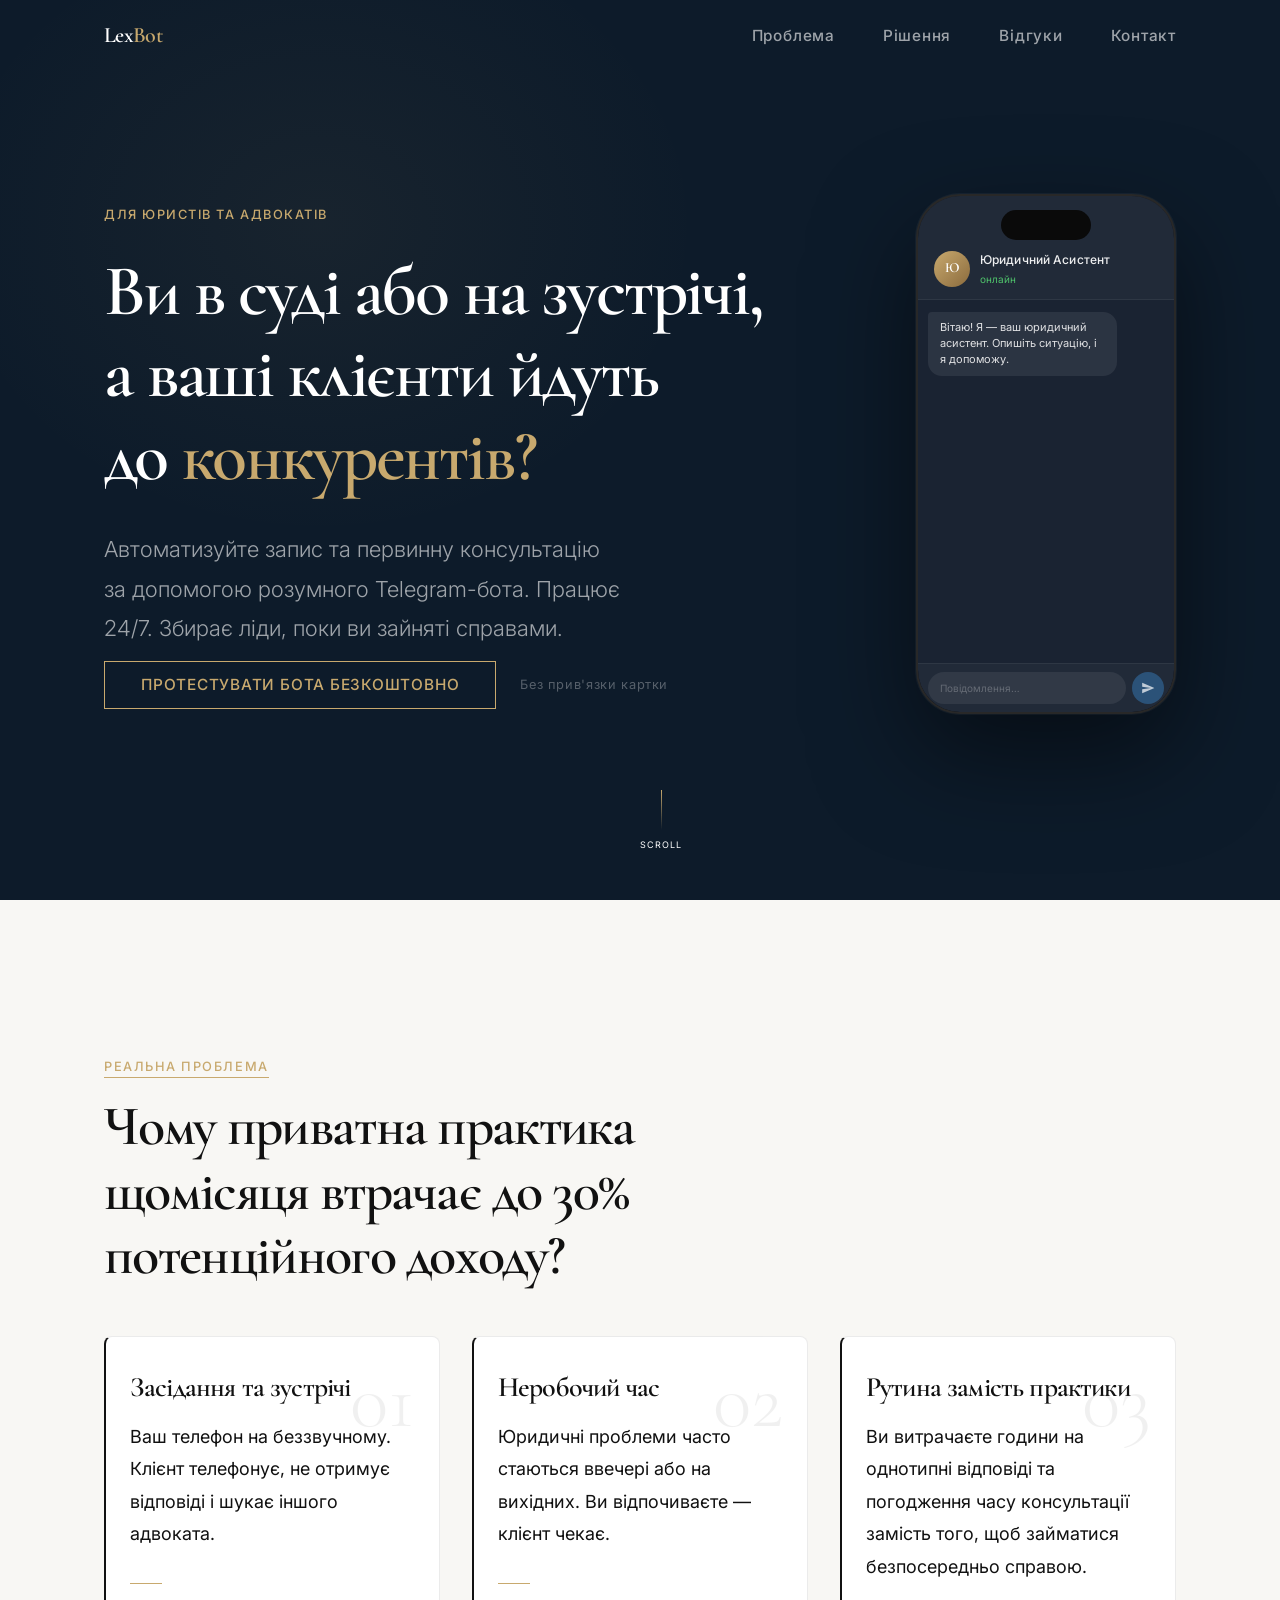
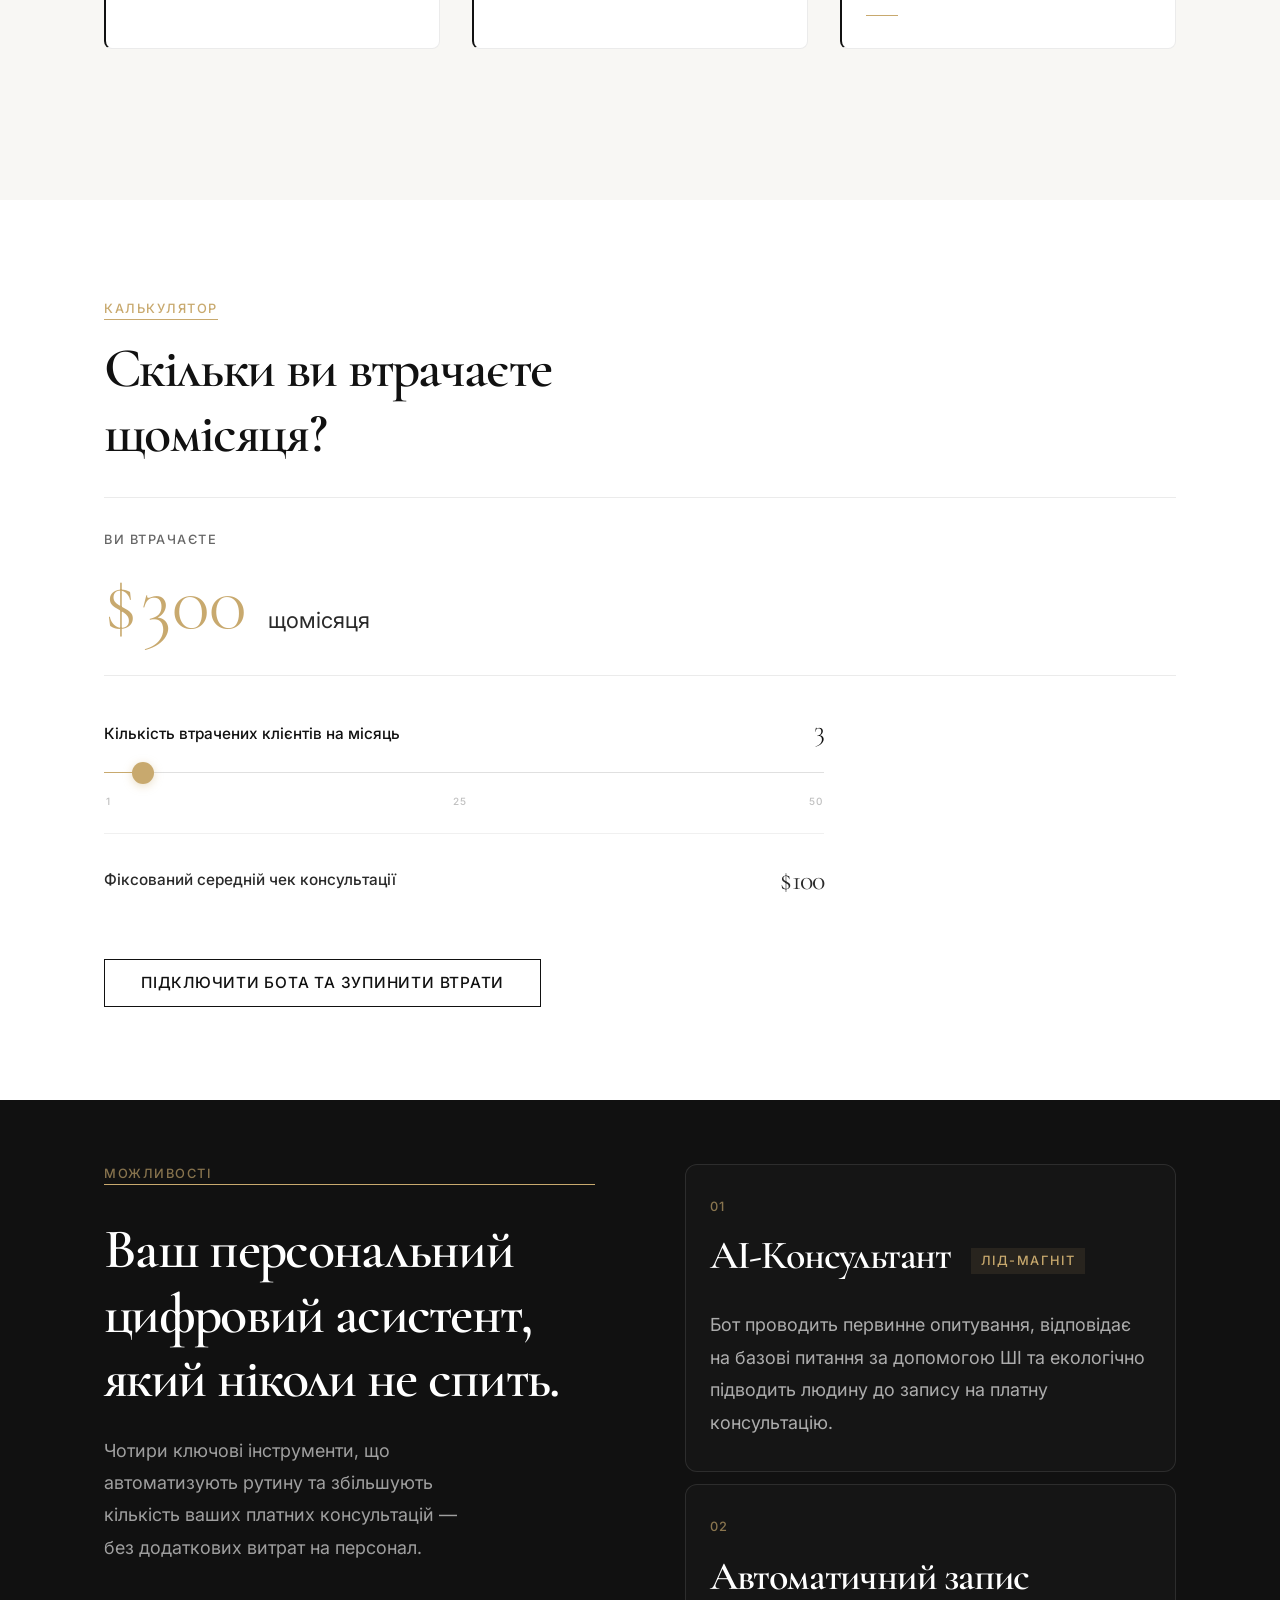
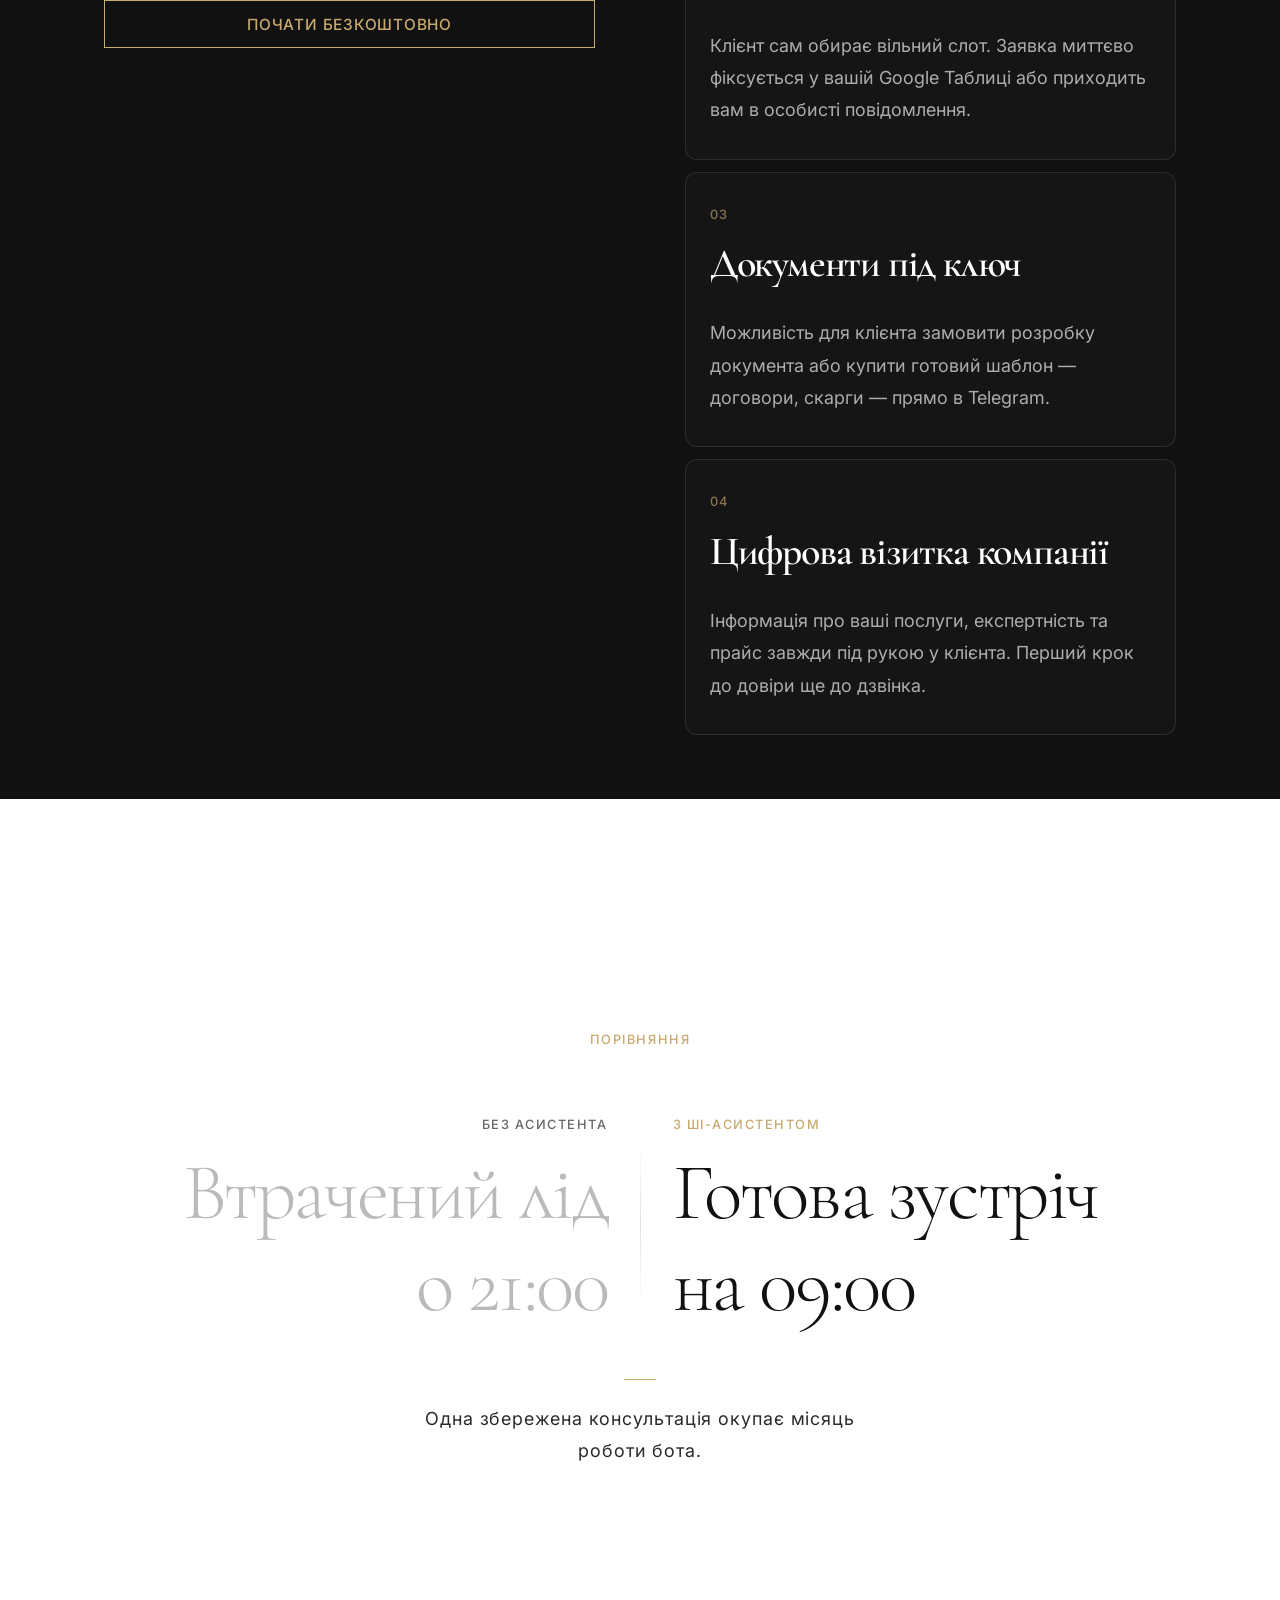
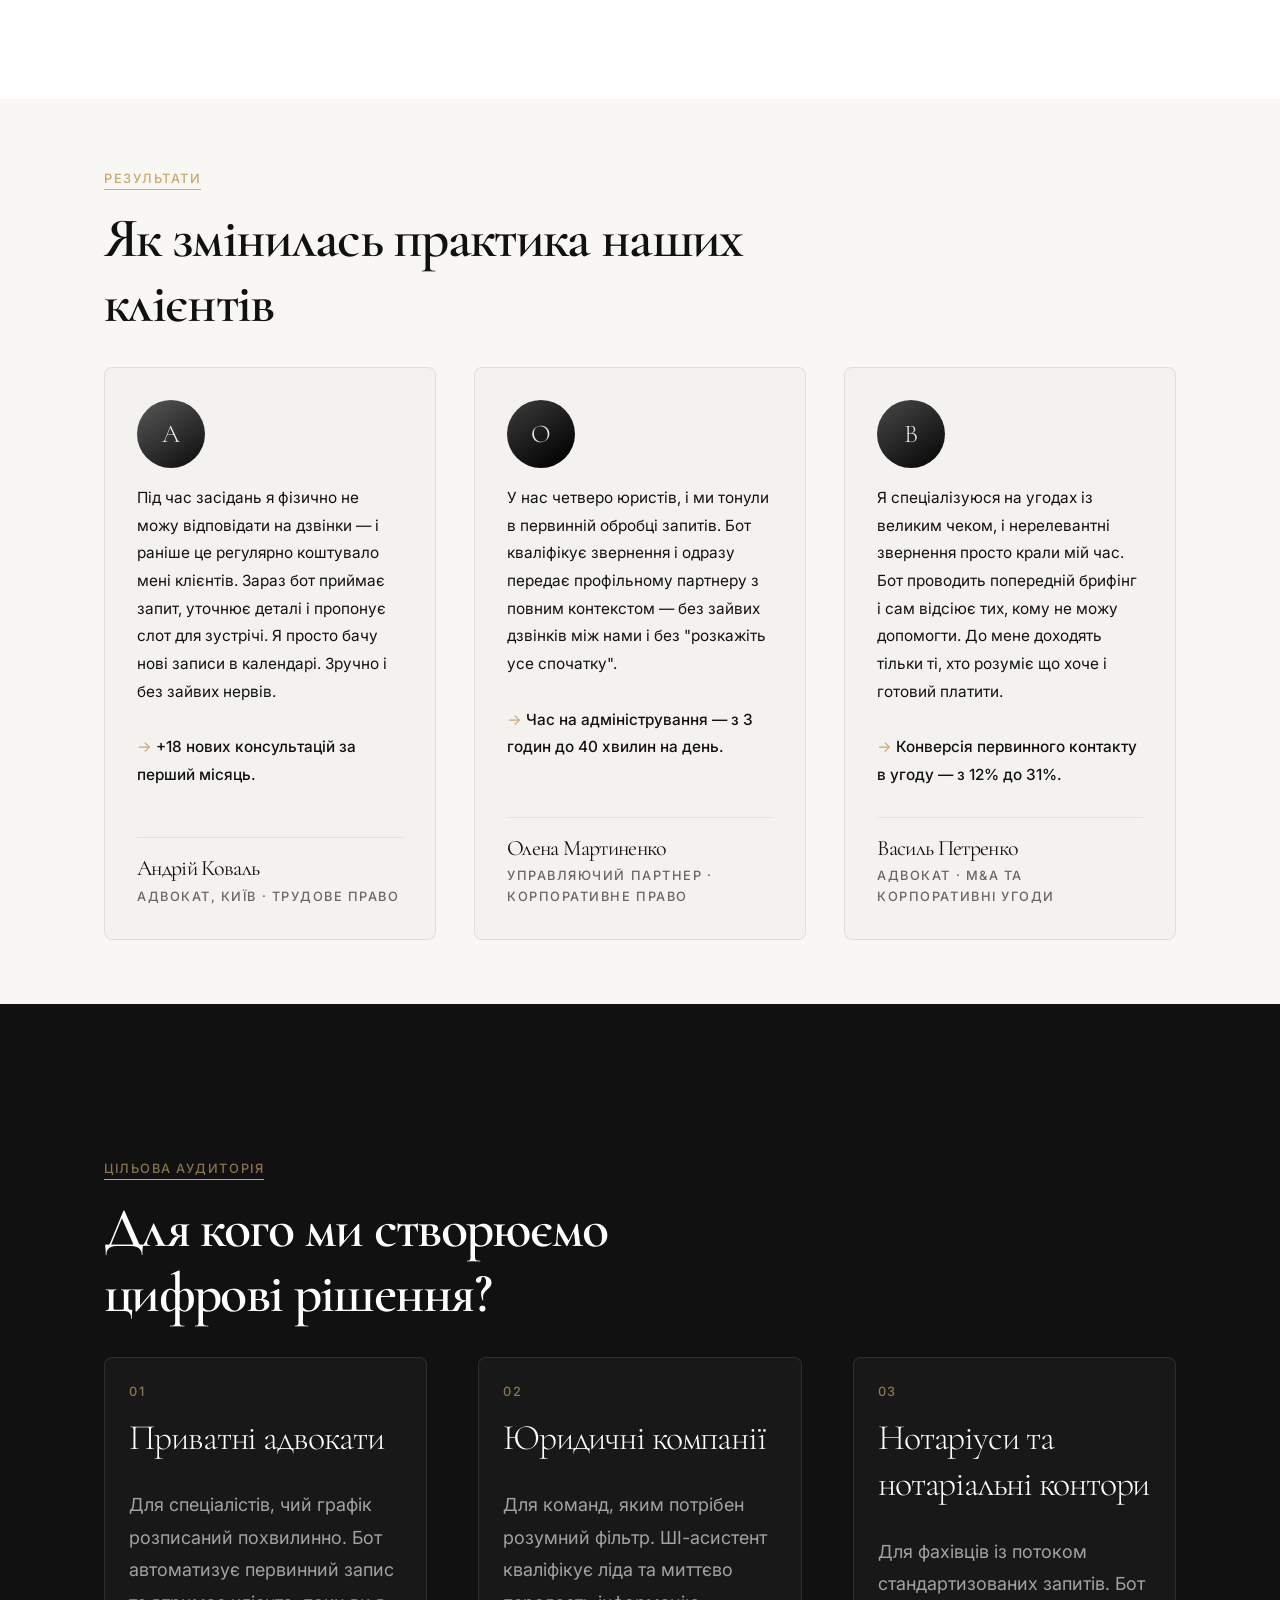
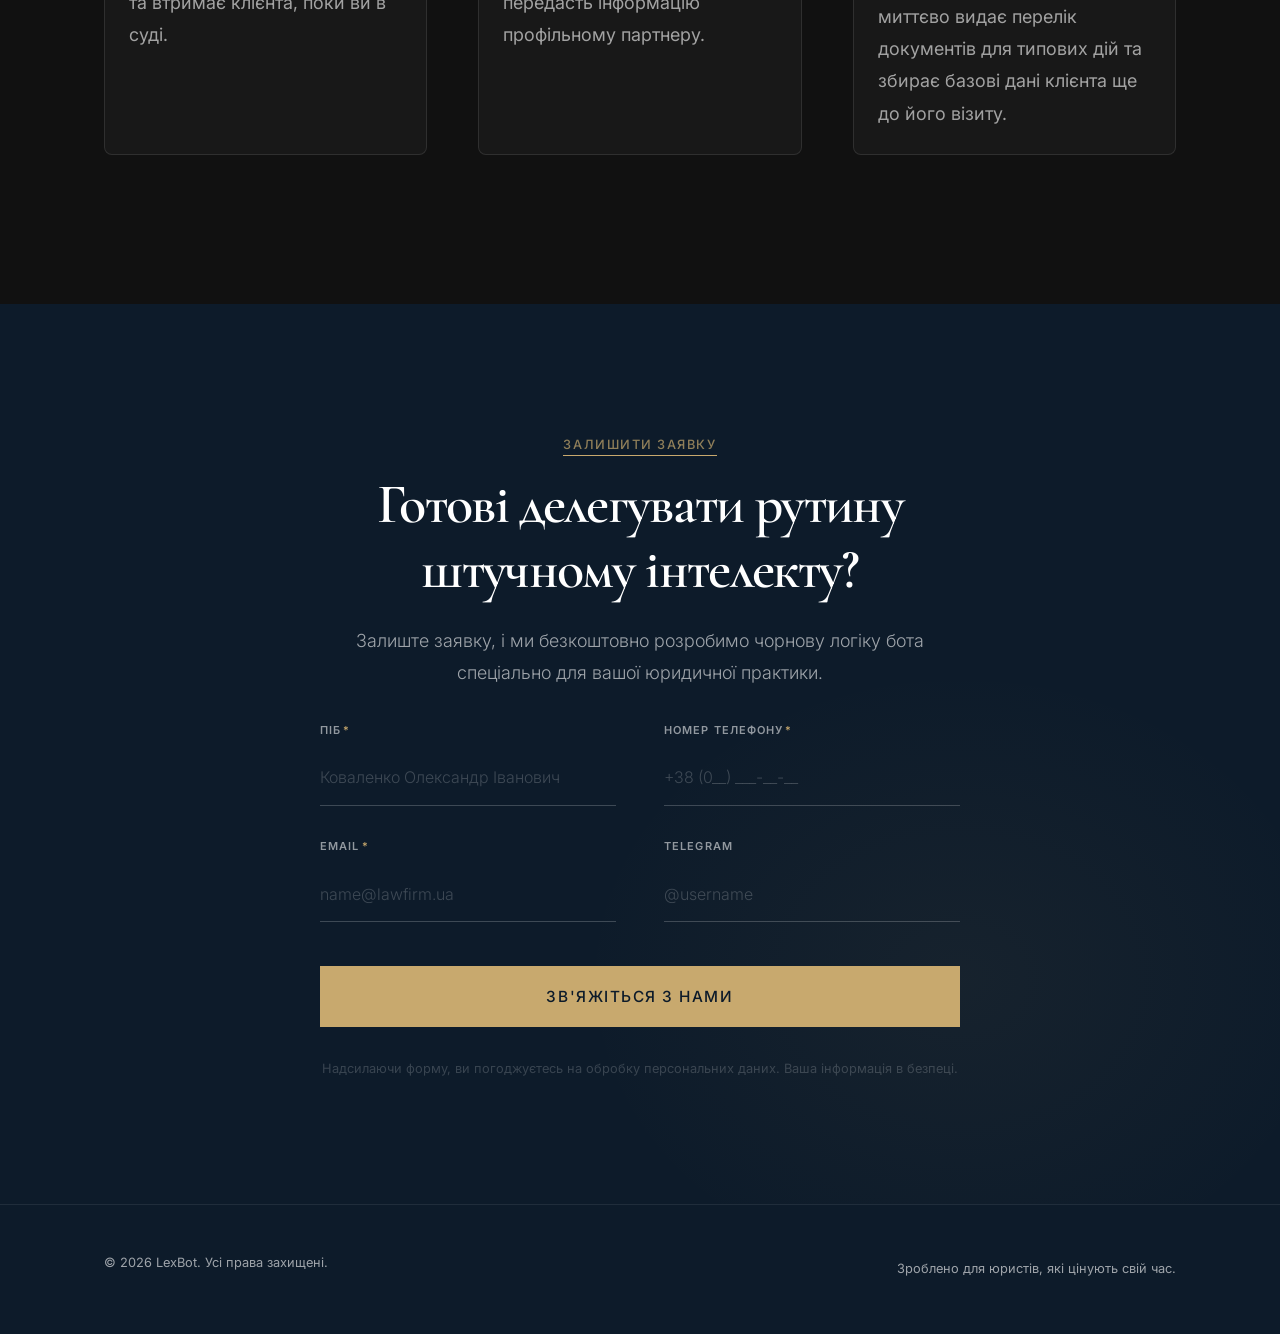
==== commit 5dfc6436: "Правка тексту" ====
--- a/src/index.html
+++ b/src/index.html
@@ -392,7 +392,7 @@
             <span class="audience-num" aria-label="03">03</span>
             <h3 class="audience-category">Нотаріуси та нотаріальні контори</h3>
             <p class="audience-text">
-              Для фахівців із великим потоком стандартизованих запитів. Бот автоматизує запис на прийом, миттєво надає клієнтам перелік документів для типових дій — довіреностей, договорів, спадщини — та збирає базові відомості ще до їхнього приходу в офіс.
+              Для фахівців із потоком стандартизованих запитів. Бот миттєво видає перелік документів для типових дій та збирає базові дані клієнта ще до його візиту.
             </p>
           </div>
 
--- a/src/css/pricing.css
+++ b/src/css/pricing.css
@@ -27,6 +27,7 @@
   display: grid;
   grid-template-columns: repeat(3, 1fr);
   gap: clamp(24px, 4vw, 52px);
+  align-items: stretch;
 }
 
 /* ── Audience Item ───────────────────────────────────────── */
@@ -34,6 +35,7 @@
   display: flex;
   flex-direction: column;
   gap: var(--space-3);
+  height: 100%;
   padding: var(--space-5);
   background: rgba(255, 255, 255, 0.03);
   border: 1px solid rgba(255, 255, 255, 0.10);
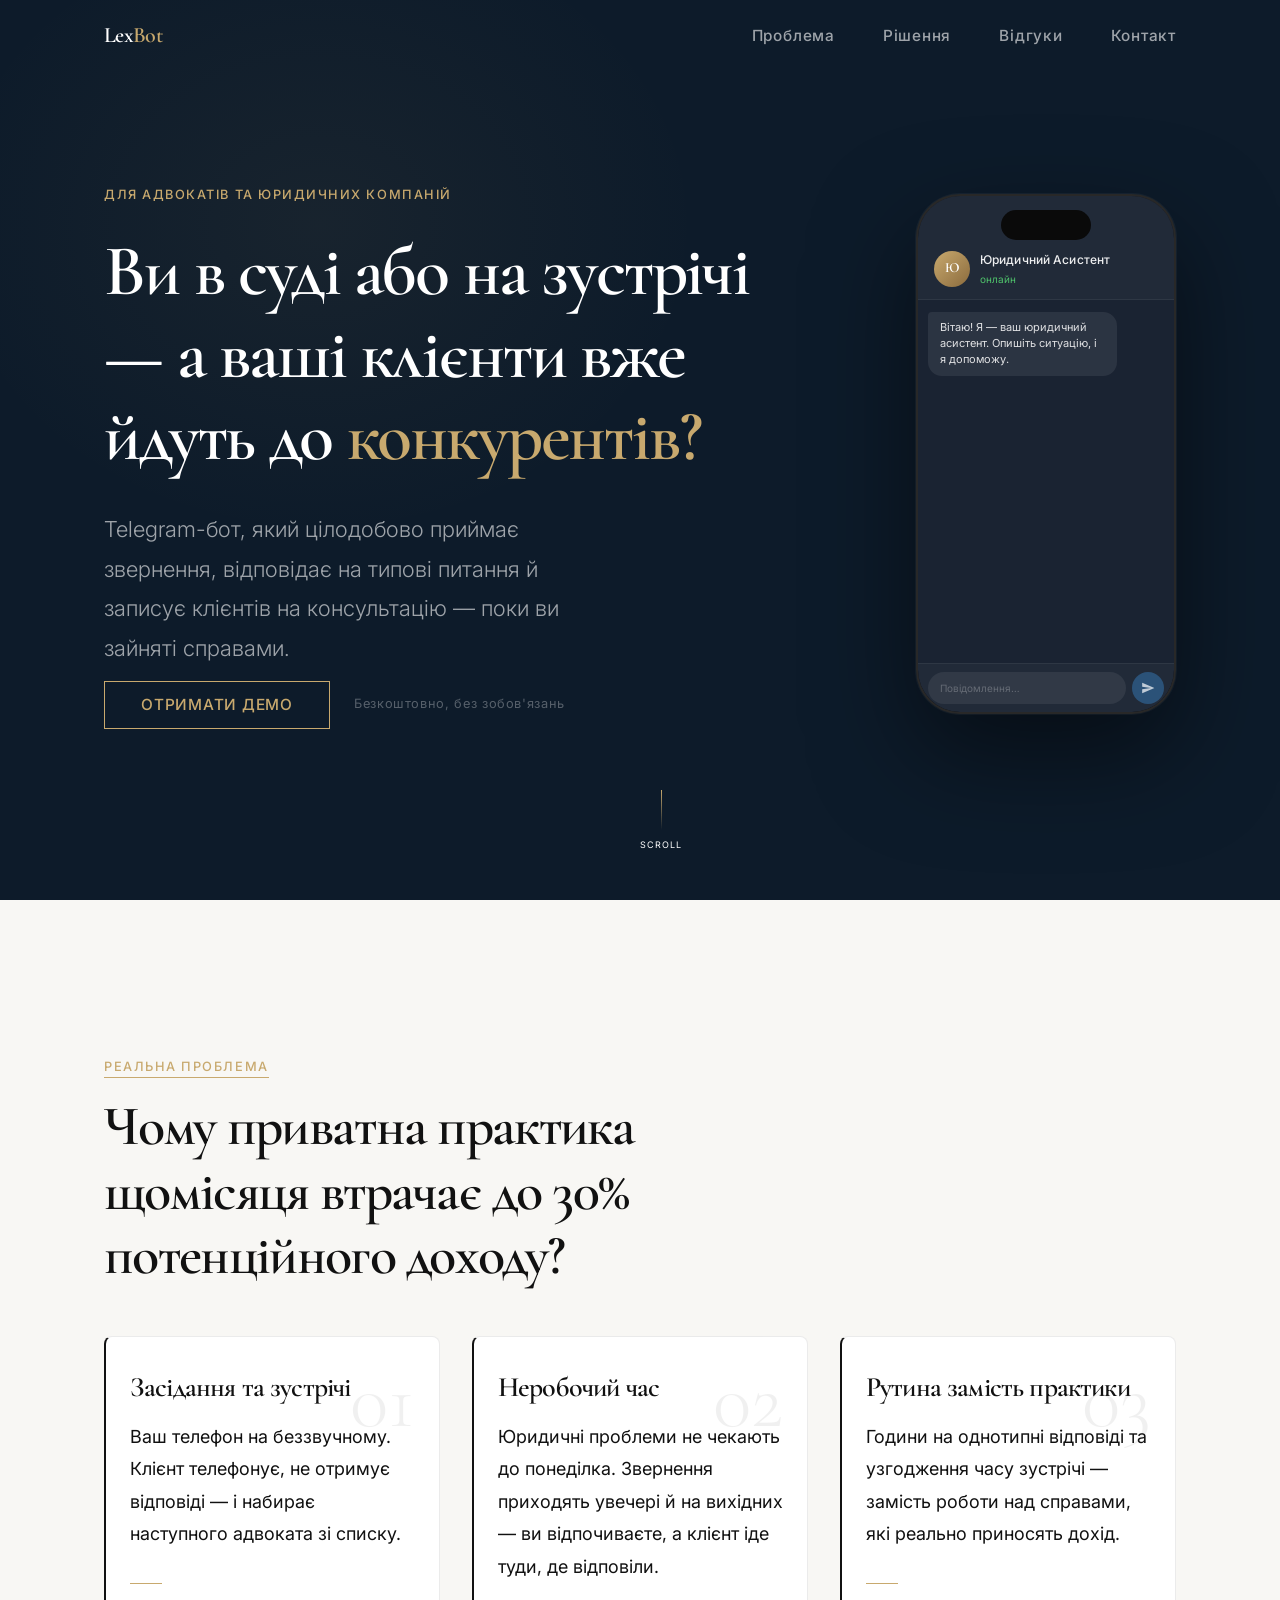
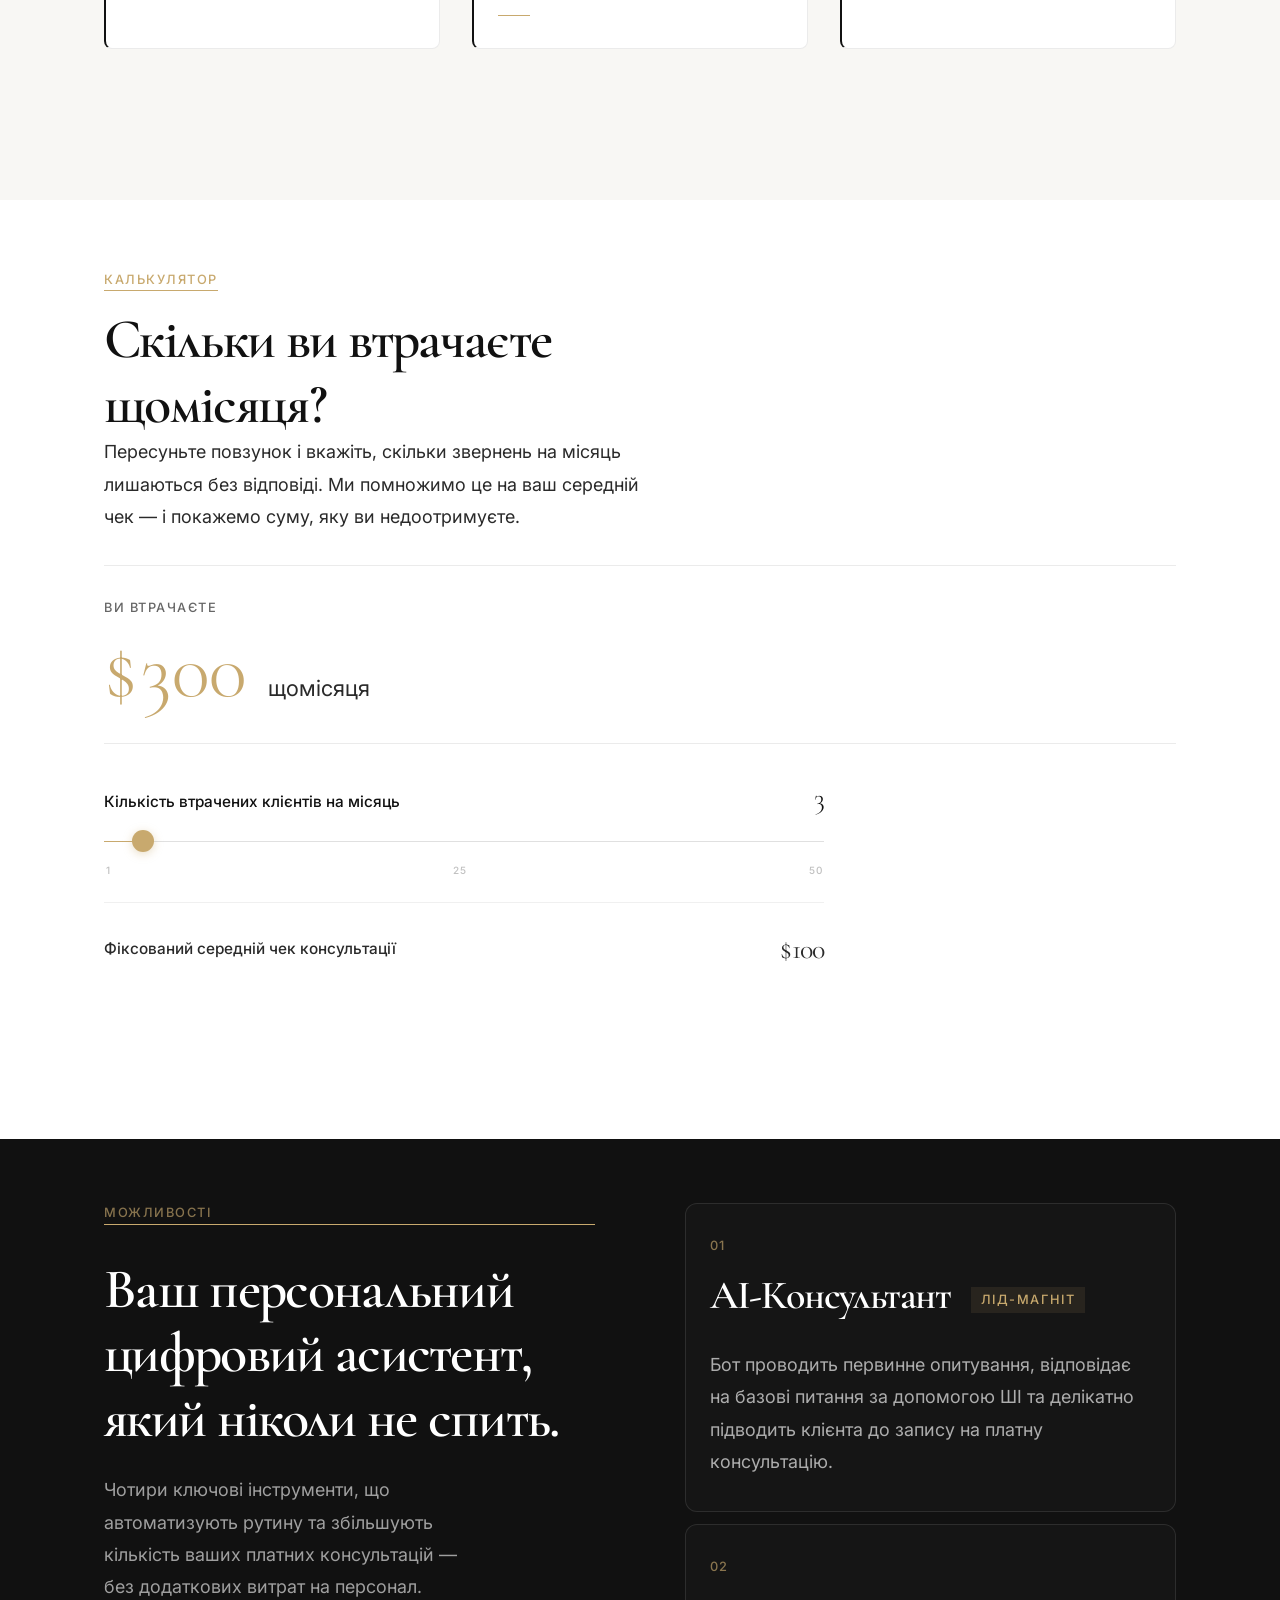
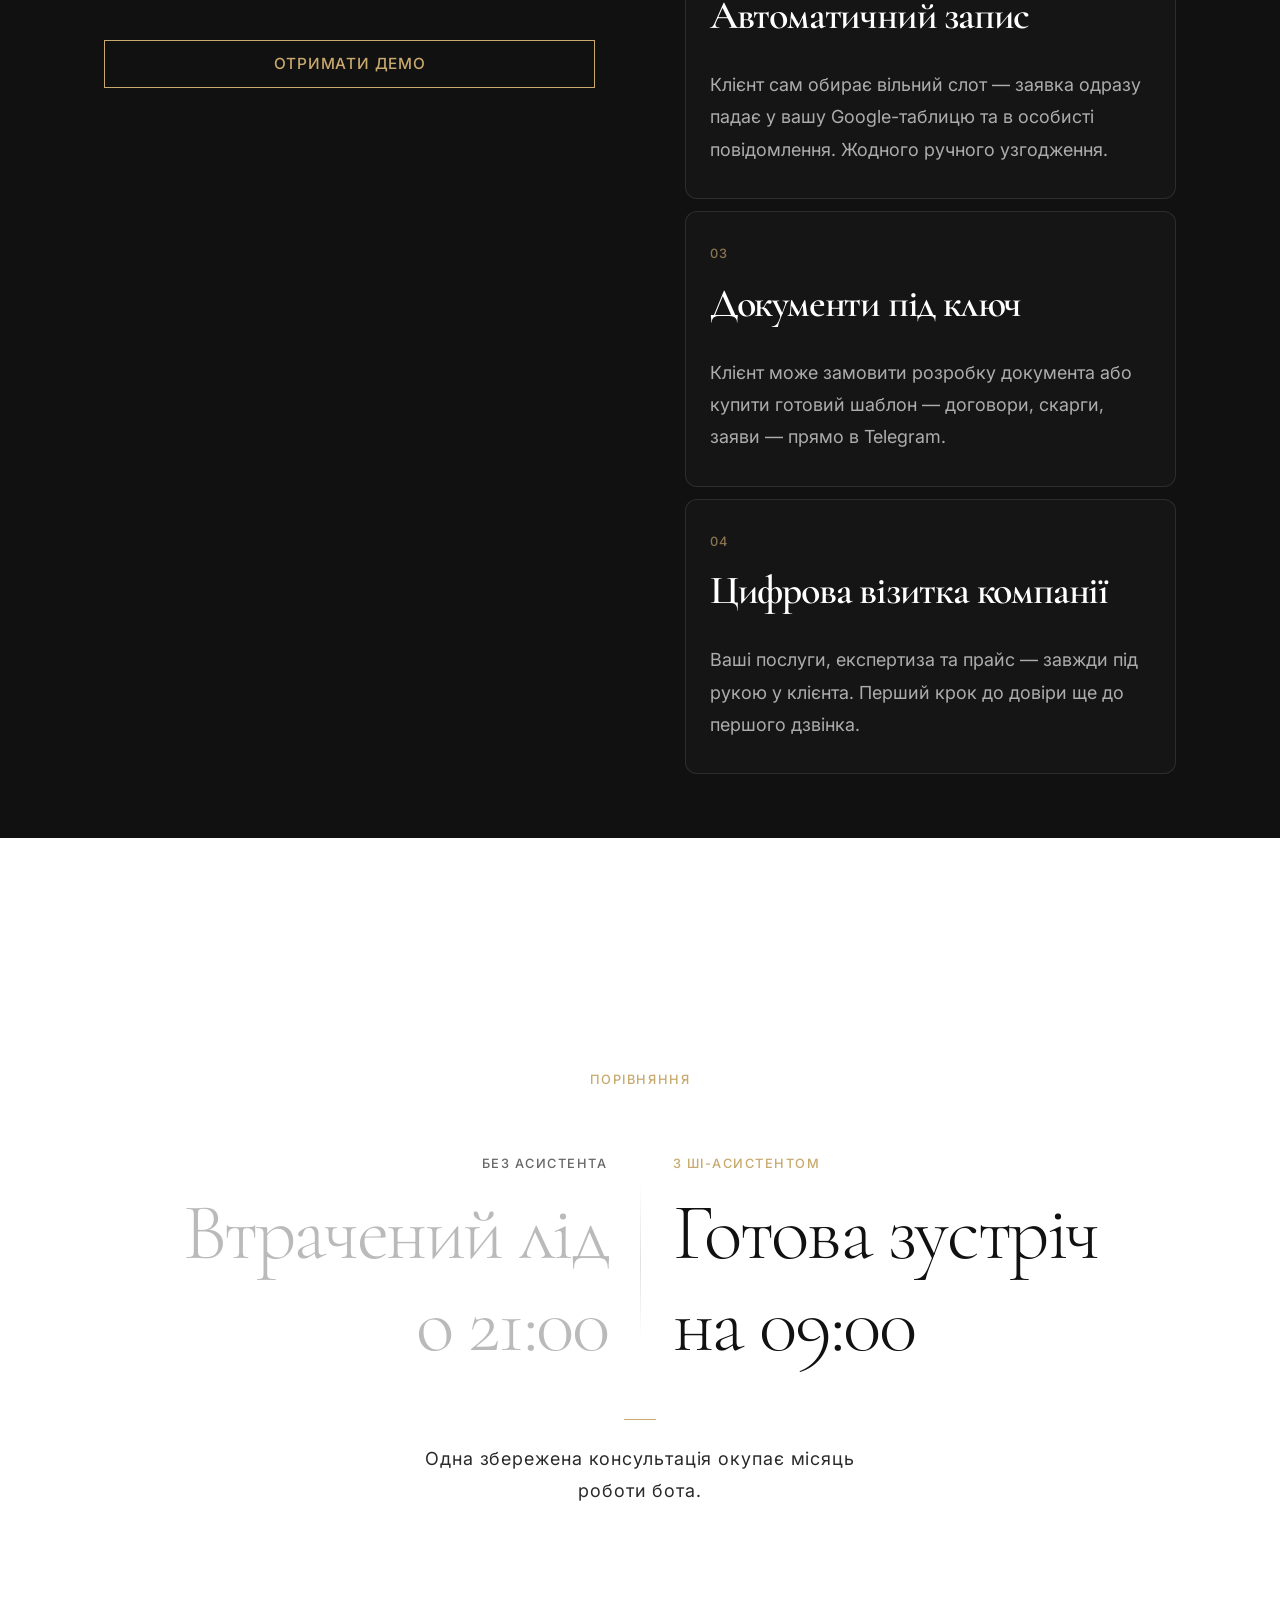
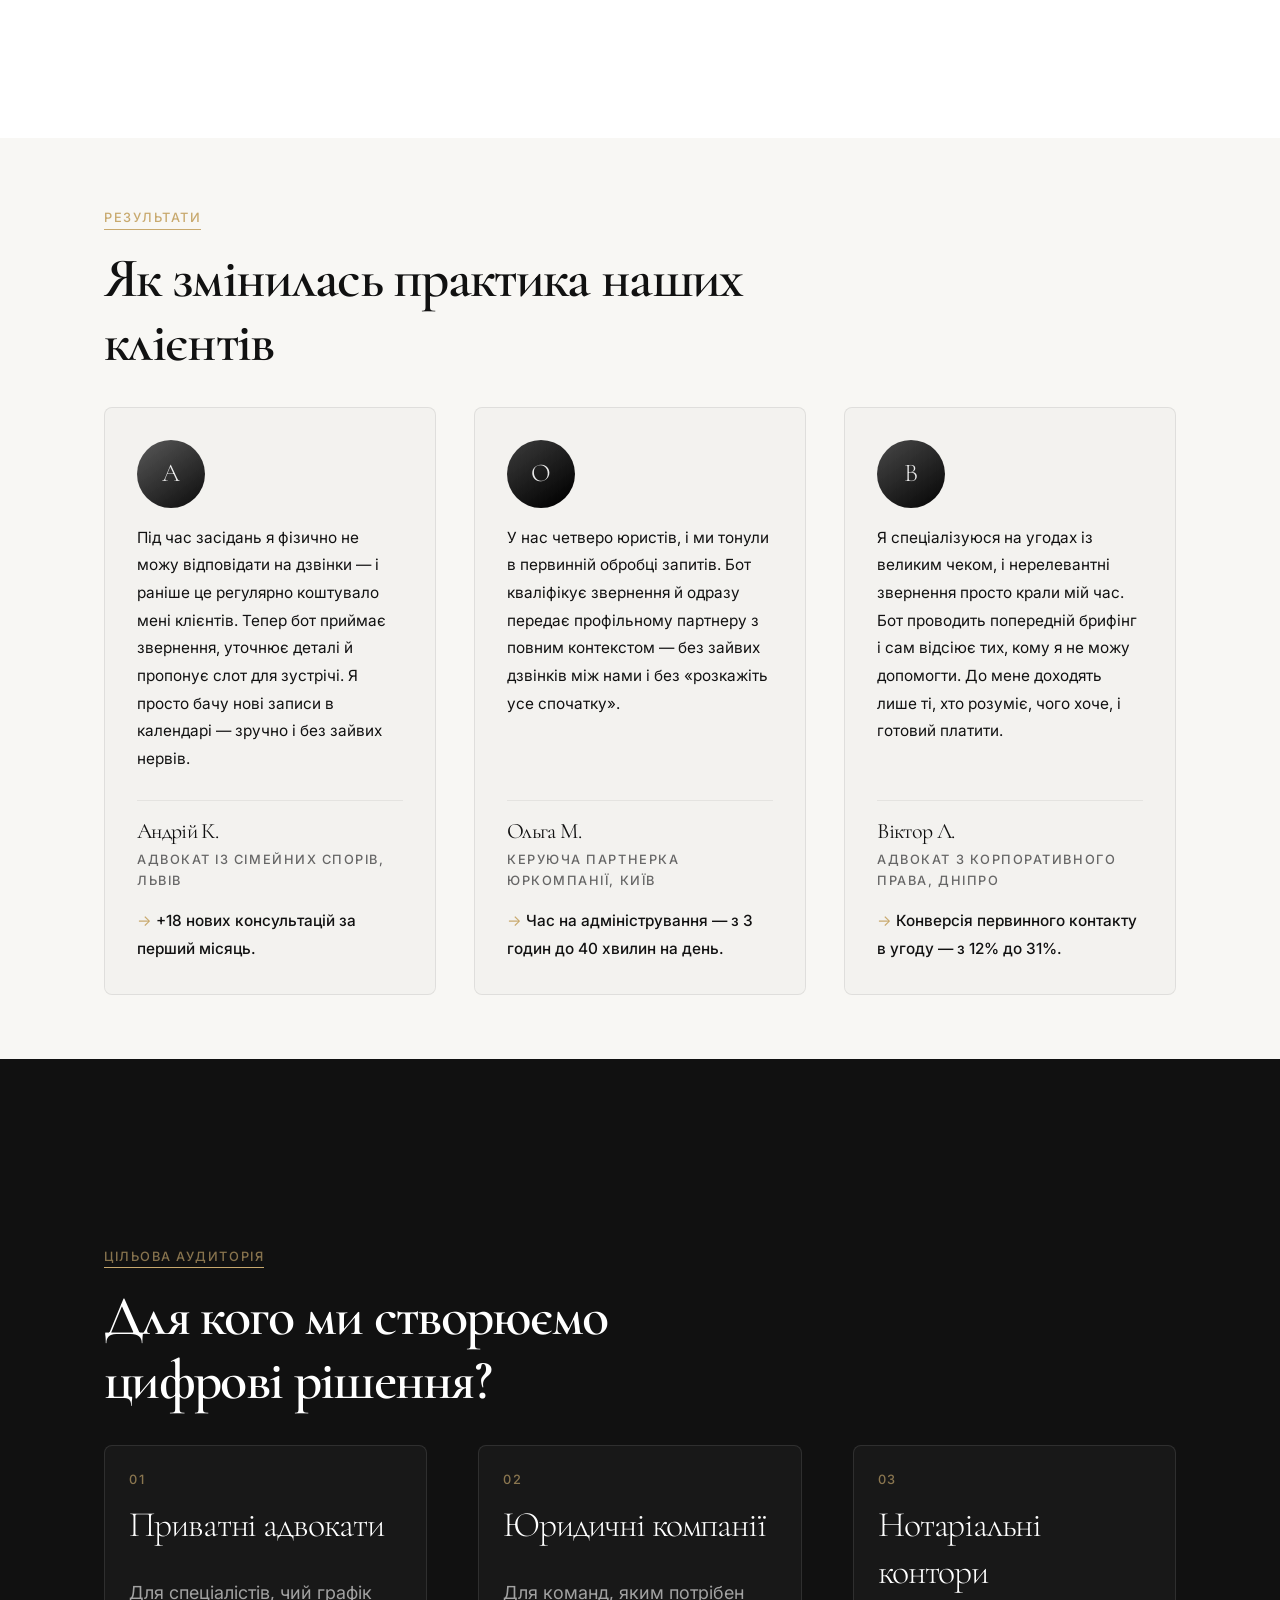
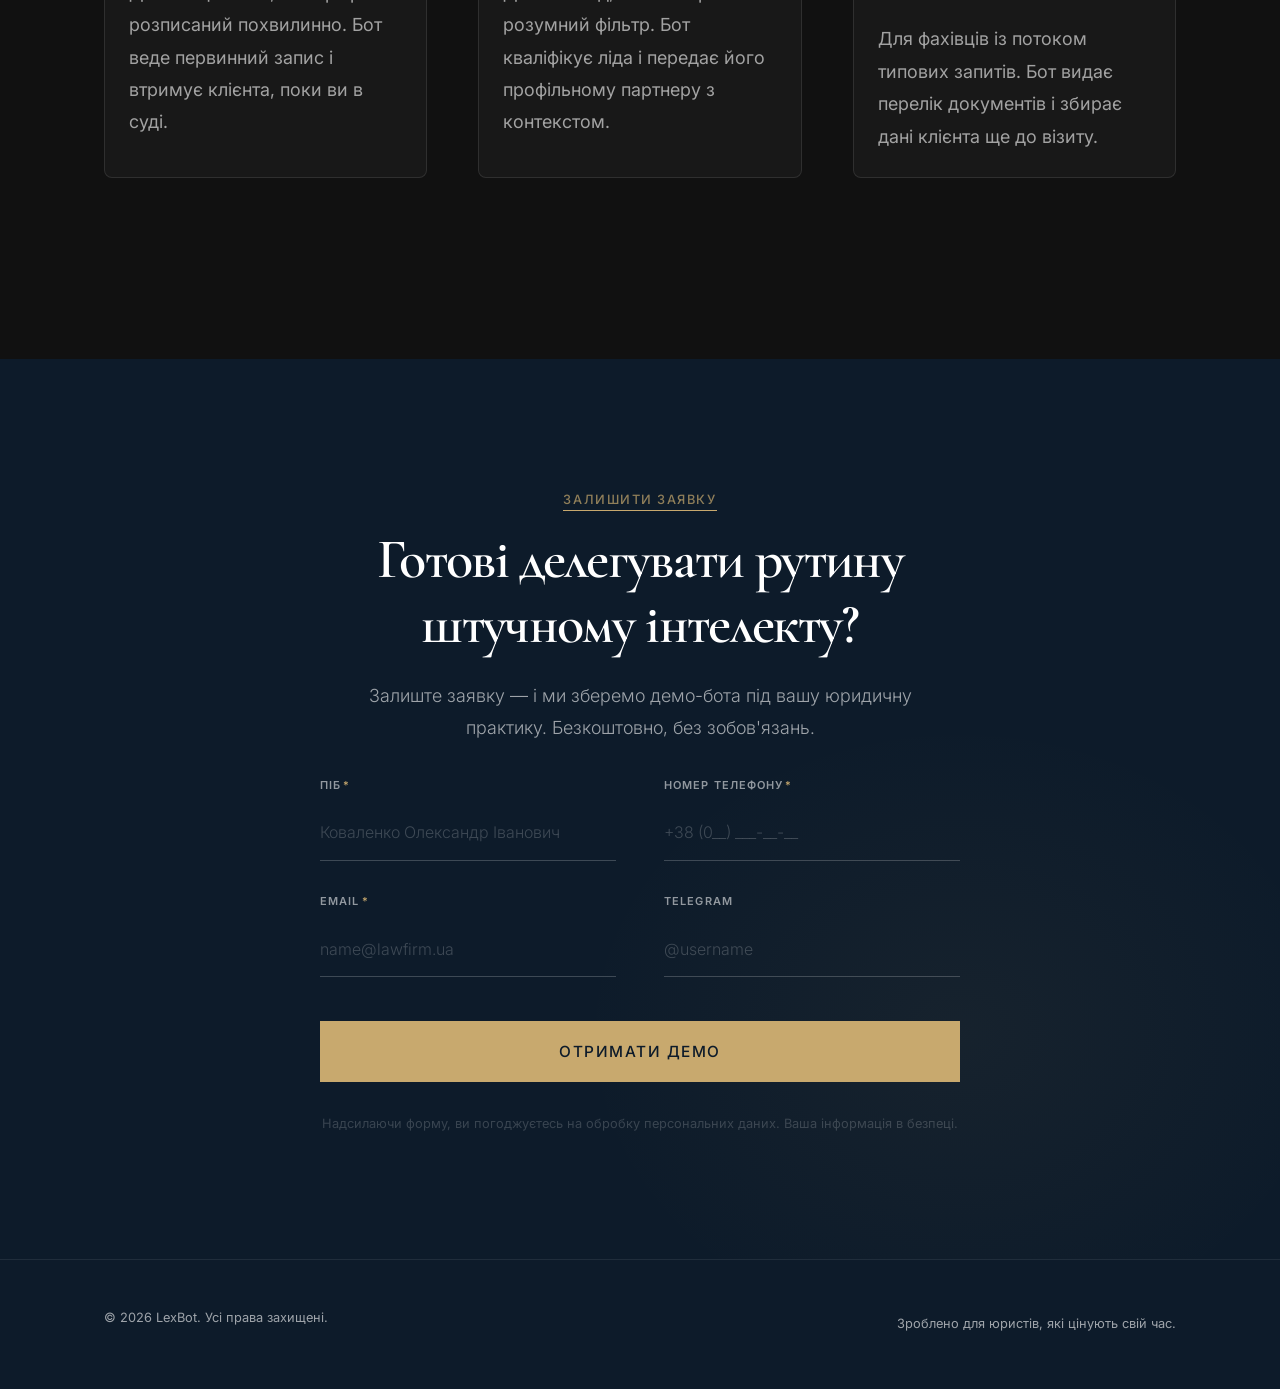
==== commit 10c9b4dc: "Прибиражмо сайт + правки" ====
--- a/src/index.html
+++ b/src/index.html
@@ -47,17 +47,16 @@
       <div class="container">
 
         <div class="hero-content">
-          <span class="section-label">Для юристів та адвокатів</span>
+          <span class="section-label">Для адвокатів та юридичних компаній</span>
           <h1 class="hero-title" id="hero-title">
-            Ви в суді або на зустрічі, а ваші клієнти&nbsp;йдуть до&nbsp;<em>конкурентів?</em>
+            Ви в суді або на зустрічі — а ваші клієнти вже йдуть до&nbsp;<em>конкурентів?</em>
           </h1>
           <p class="hero-subtitle">
-            Автоматизуйте запис та первинну консультацію за допомогою розумного Telegram-бота.
-            Працює 24/7. Збирає ліди, поки ви зайняті справами.
+            Telegram-бот, який цілодобово приймає звернення, відповідає на типові питання й записує клієнтів на консультацію — поки ви зайняті справами.
           </p>
           <div class="hero-cta-group">
-            <a href="#contact" class="btn btn-primary">Протестувати бота безкоштовно</a>
-            <span class="hero-note">Без прив'язки картки</span>
+            <a href="#contact" class="btn btn-primary">Отримати демо</a>
+            <span class="hero-note">Безкоштовно, без зобов'язань</span>
           </div>
         </div>
 
@@ -128,7 +127,7 @@
             <span class="problem-card-index" aria-hidden="true">01</span>
             <h3 class="problem-card-title">Засідання та&nbsp;зустрічі</h3>
             <p class="problem-card-text">
-              Ваш телефон на беззвучному. Клієнт телефонує, не отримує відповіді і&nbsp;шукає іншого адвоката.
+              Ваш телефон на беззвучному. Клієнт телефонує, не отримує відповіді — і набирає наступного адвоката зі списку.
             </p>
           </article>
 
@@ -136,7 +135,7 @@
             <span class="problem-card-index" aria-hidden="true">02</span>
             <h3 class="problem-card-title">Неробочий час</h3>
             <p class="problem-card-text">
-              Юридичні проблеми часто стаються ввечері або на вихідних. Ви відпочиваєте — клієнт чекає.
+              Юридичні проблеми не чекають до понеділка. Звернення приходять увечері й на вихідних — ви відпочиваєте, а клієнт іде туди, де відповіли.
             </p>
           </article>
 
@@ -144,7 +143,7 @@
             <span class="problem-card-index" aria-hidden="true">03</span>
             <h3 class="problem-card-title">Рутина замість&nbsp;практики</h3>
             <p class="problem-card-text">
-              Ви витрачаєте години на однотипні відповіді та погодження часу консультації замість того, щоб займатися безпосередньо справою.
+              Години на однотипні відповіді та узгодження часу зустрічі — замість роботи над справами, які реально приносять дохід.
             </p>
           </article>
 
@@ -159,6 +158,7 @@
         <div class="calculator-header reveal">
           <span class="section-label">Калькулятор</span>
           <h2 id="calculator-title">Скільки ви втрачаєте щомісяця?</h2>
+          <p>Пересуньте повзунок і вкажіть, скільки звернень на місяць лишаються без відповіді. Ми помножимо це на ваш середній чек — і покажемо суму, яку ви недоотримуєте.</p>
         </div>
 
         <div class="calculator-display reveal reveal-d1" aria-live="polite" aria-atomic="true">
@@ -220,7 +220,7 @@
           <p class="features-desc reveal reveal-d1">
             Чотири ключові інструменти, що автоматизують рутину та збільшують кількість ваших платних консультацій — без додаткових витрат на персонал.
           </p>
-          <a href="#contact" class="btn btn-primary reveal reveal-d2">Почати безкоштовно</a>
+          <a href="#contact" class="btn btn-primary reveal reveal-d2">Отримати демо</a>
         </div>
 
         <!-- Right: Scrolling column -->
@@ -234,7 +234,7 @@
                 <span class="feature-tag">Лід-магніт</span>
               </h3>
               <p class="feature-text">
-                Бот проводить первинне опитування, відповідає на базові питання за допомогою ШІ та екологічно підводить людину до запису на платну консультацію.
+                Бот проводить первинне опитування, відповідає на базові питання за допомогою ШІ та делікатно підводить клієнта до запису на платну консультацію.
               </p>
             </div>
 
@@ -242,7 +242,7 @@
               <span class="feature-num" aria-label="02">02</span>
               <h3 class="feature-title">Автоматичний запис</h3>
               <p class="feature-text">
-                Клієнт сам обирає вільний слот. Заявка миттєво фіксується у вашій Google Таблиці або приходить вам в особисті повідомлення.
+                Клієнт сам обирає вільний слот — заявка одразу падає у вашу Google-таблицю та в особисті повідомлення. Жодного ручного узгодження.
               </p>
             </div>
 
@@ -250,7 +250,7 @@
               <span class="feature-num" aria-label="03">03</span>
               <h3 class="feature-title">Документи під&nbsp;ключ</h3>
               <p class="feature-text">
-                Можливість для клієнта замовити розробку документа або купити готовий шаблон — договори, скарги — прямо в&nbsp;Telegram.
+                Клієнт може замовити розробку документа або купити готовий шаблон — договори, скарги, заяви — прямо в Telegram.
               </p>
             </div>
 
@@ -258,7 +258,7 @@
               <span class="feature-num" aria-label="04">04</span>
               <h3 class="feature-title">Цифрова візитка компанії</h3>
               <p class="feature-text">
-                Інформація про ваші послуги, експертність та прайс завжди під рукою у клієнта. Перший крок до довіри ще до дзвінка.
+                Ваші послуги, експертиза та прайс — завжди під рукою у клієнта. Перший крок до довіри ще до першого дзвінка.
               </p>
             </div>
 
@@ -312,15 +312,15 @@
             <div class="testimonial-avatar testimonial-avatar--1" aria-hidden="true">А</div>
             <blockquote class="testimonial-body">
               <p class="testimonial-solution">
-                Під час засідань я фізично не можу відповідати на дзвінки — і раніше це регулярно коштувало мені клієнтів. Зараз бот приймає запит, уточнює деталі і пропонує слот для зустрічі. Я просто бачу нові записи в календарі. Зручно і без зайвих нервів.
-              </p>
+                Під час засідань я фізично не можу відповідати на дзвінки — і раніше це регулярно коштувало мені клієнтів. Тепер бот приймає звернення, уточнює деталі й пропонує слот для зустрічі. Я просто бачу нові записи в календарі — зручно і без зайвих нервів.
+              </p>
+              <footer class="testimonial-author">
+                <strong class="testimonial-name">Андрій К.</strong>
+                <span class="testimonial-role">Адвокат із сімейних спорів, Львів</span>
+              </footer>
               <p class="testimonial-result">
                 +18 нових консультацій за перший місяць.
               </p>
-              <footer class="testimonial-author">
-                <strong class="testimonial-name">Андрій Коваль</strong>
-                <span class="testimonial-role">Адвокат, Київ · Трудове право</span>
-              </footer>
             </blockquote>
           </article>
 
@@ -328,15 +328,15 @@
             <div class="testimonial-avatar testimonial-avatar--2" aria-hidden="true">О</div>
             <blockquote class="testimonial-body">
               <p class="testimonial-solution">
-                У нас четверо юристів, і ми тонули в первинній обробці запитів. Бот кваліфікує звернення і одразу передає профільному партнеру з повним контекстом — без зайвих дзвінків між нами і без "розкажіть усе спочатку".
-              </p>
+                У нас четверо юристів, і ми тонули в первинній обробці запитів. Бот кваліфікує звернення й одразу передає профільному партнеру з повним контекстом — без зайвих дзвінків між нами і без «розкажіть усе спочатку».
+              </p>
+              <footer class="testimonial-author">
+                <strong class="testimonial-name">Ольга М.</strong>
+                <span class="testimonial-role">Керуюча партнерка юркомпанії, Київ</span>
+              </footer>
               <p class="testimonial-result">
                 Час на адміністрування — з 3 годин до 40 хвилин на день.
               </p>
-              <footer class="testimonial-author">
-                <strong class="testimonial-name">Олена Мартиненко</strong>
-                <span class="testimonial-role">Управляючий партнер · Корпоративне право</span>
-              </footer>
             </blockquote>
           </article>
 
@@ -344,15 +344,15 @@
             <div class="testimonial-avatar testimonial-avatar--3" aria-hidden="true">В</div>
             <blockquote class="testimonial-body">
               <p class="testimonial-solution">
-                Я спеціалізуюся на угодах із великим чеком, і нерелевантні звернення просто крали мій час. Бот проводить попередній брифінг і сам відсіює тих, кому не можу допомогти. До мене доходять тільки ті, хто розуміє що хоче і готовий платити.
-              </p>
+                Я спеціалізуюся на угодах із великим чеком, і нерелевантні звернення просто крали мій час. Бот проводить попередній брифінг і сам відсіює тих, кому я не можу допомогти. До мене доходять лише ті, хто розуміє, чого хоче, і готовий платити.
+              </p>
+              <footer class="testimonial-author">
+                <strong class="testimonial-name">Віктор Л.</strong>
+                <span class="testimonial-role">Адвокат з корпоративного права, Дніпро</span>
+              </footer>
               <p class="testimonial-result">
                 Конверсія первинного контакту в угоду — з 12% до 31%.
               </p>
-              <footer class="testimonial-author">
-                <strong class="testimonial-name">Василь Петренко</strong>
-                <span class="testimonial-role">Адвокат · M&amp;A та корпоративні угоди</span>
-              </footer>
             </blockquote>
           </article>
 
@@ -376,7 +376,7 @@
             <span class="audience-num" aria-label="01">01</span>
             <h3 class="audience-category">Приватні адвокати</h3>
             <p class="audience-text">
-              Для спеціалістів, чий графік розписаний похвилинно. Бот автоматизує первинний запис та втримає клієнта, поки ви в суді.
+              Для спеціалістів, чий графік розписаний похвилинно. Бот веде первинний запис і втримує клієнта, поки ви в суді.
             </p>
           </div>
 
@@ -384,15 +384,15 @@
             <span class="audience-num" aria-label="02">02</span>
             <h3 class="audience-category">Юридичні компанії</h3>
             <p class="audience-text">
-              Для команд, яким потрібен розумний фільтр. ШІ-асистент кваліфікує ліда та миттєво передасть інформацію профільному партнеру.
+              Для команд, яким потрібен розумний фільтр. Бот кваліфікує ліда і передає його профільному партнеру з контекстом.
             </p>
           </div>
 
           <div class="audience-item reveal reveal-d2" role="listitem">
             <span class="audience-num" aria-label="03">03</span>
-            <h3 class="audience-category">Нотаріуси та нотаріальні контори</h3>
+            <h3 class="audience-category">Нотаріальні контори</h3>
             <p class="audience-text">
-              Для фахівців із потоком стандартизованих запитів. Бот миттєво видає перелік документів для типових дій та збирає базові дані клієнта ще до його візиту.
+              Для фахівців із потоком типових запитів. Бот видає перелік документів і збирає дані клієнта ще до візиту.
             </p>
           </div>
 
@@ -409,7 +409,7 @@
           <span class="section-label section-label--light">Залишити заявку</span>
           <h2 id="form-title">Готові делегувати рутину штучному інтелекту?</h2>
           <p>
-            Залиште заявку, і ми безкоштовно розробимо чорнову логіку бота спеціально для вашої юридичної практики.
+            Залиште заявку — і ми зберемо демо-бота під вашу юридичну практику. Безкоштовно, без зобов'язань.
           </p>
         </div>
 
@@ -476,7 +476,7 @@
           <!-- Рядок 3: Кнопка -->
           <div class="form-submit-row">
             <button type="submit" class="form-submit" aria-label="Надіслати заявку">
-              Зв'яжіться з нами
+              Отримати демо
             </button>
           </div>
 
--- a/src/css/variables.css
+++ b/src/css/variables.css
@@ -97,7 +97,7 @@
     --fs-2xl:  clamp(1.375rem, 6vw, 1.75rem);
 
     --section-padding-y: clamp(40px, 5vw, 64px);
-    --container-padding: 20px;
+    --container-padding: 24px;
   }
 }
 
--- a/src/css/hero.css
+++ b/src/css/hero.css
@@ -39,14 +39,15 @@
   position: relative;
   z-index: 1;
   display: grid;
-  grid-template-columns: 1fr auto;
-  align-items: center;
-  gap: clamp(40px, 6vw, 80px);
+  grid-template-columns: 1fr;
+  align-items: center;
+  gap: clamp(24px, 4vw, 40px);
+  text-align: center;
 }
 
 /* ── Text column ─────────────────────────────────────────── */
 .hero-content {
-  max-width: 680px;
+  max-width: 100%;
 }
 
 .hero-content .section-label {
@@ -60,6 +61,8 @@
   letter-spacing: var(--ls-tight);
   color: var(--color-text-white);
   margin-bottom: var(--space-6);
+  overflow-wrap: break-word;
+  word-break: break-word;
 }
 
 .hero-title em {
@@ -74,12 +77,14 @@
   line-height: var(--lh-loose);
   color: var(--color-text-white-dim);
   margin-bottom: var(--space-8);
-  max-width: 520px;
+  max-width: 100%;
+  margin-inline: auto;
 }
 
 .hero-cta-group {
   display: flex;
   align-items: center;
+  justify-content: center;
   gap: var(--space-5);
   flex-wrap: wrap;
 }
@@ -96,6 +101,12 @@
   align-items: center;
   justify-content: center;
   flex-shrink: 0;
+  order: -1;
+}
+
+.phone-mockup {
+  width: 210px;
+  height: 420px;
 }
 
 /* Tilt wrapper — carries the float animation; phone-mockup carries 3D tilt */
@@ -139,6 +150,37 @@
   50%       { opacity: 1;   transform: scaleY(1.1); }
 }
 
+/* ── Desktop: 2-column layout ────────────────────────────── */
+@media (min-width: 901px) {
+  .hero .container {
+    grid-template-columns: 1fr auto;
+    gap: clamp(40px, 6vw, 80px);
+    text-align: left;
+  }
+
+  .hero-content {
+    max-width: 680px;
+  }
+
+  .hero-subtitle {
+    max-width: 520px;
+    margin-inline: 0;
+  }
+
+  .hero-cta-group {
+    justify-content: flex-start;
+  }
+
+  .hero-visual {
+    order: 0;
+  }
+
+  .phone-mockup {
+    width: 260px;
+    height: 520px;
+  }
+}
+
 /* ── Responsive ──────────────────────────────────────────── */
 @media (max-width: 768px) {
   .hero {
@@ -147,32 +189,10 @@
   }
 }
 
-@media (max-width: 900px) {
-  .hero .container {
-    grid-template-columns: 1fr;
-    text-align: center;
-  }
-
-  .hero-content {
-    max-width: 100%;
-  }
-
-  .hero-subtitle {
-    max-width: 100%;
-    margin-inline: auto;
-  }
-
-  .hero-cta-group {
-    justify-content: center;
-  }
-
-  .hero-visual {
-    order: -1;
-  }
-
-  .phone-mockup {
-    width: 210px;
-    height: 420px;
+@media (max-width: 640px) {
+  .hero-visual,
+  .hero-scroll {
+    display: none;
   }
 }
 
@@ -180,9 +200,4 @@
   .hero-title {
     font-size: clamp(1.625rem, 10vw, 2rem);
   }
-
-  .hero-visual,
-  .hero-scroll {
-    display: none;
-  }
-}
+}
--- a/src/css/calculator.css
+++ b/src/css/calculator.css
@@ -223,6 +223,9 @@
   .calculator-cta .btn {
     width: 100%;
     justify-content: center;
+    white-space: normal;
+    line-height: var(--lh-snug);
+    padding: 14px 20px;
   }
 
   .calc-slider::-webkit-slider-thumb {
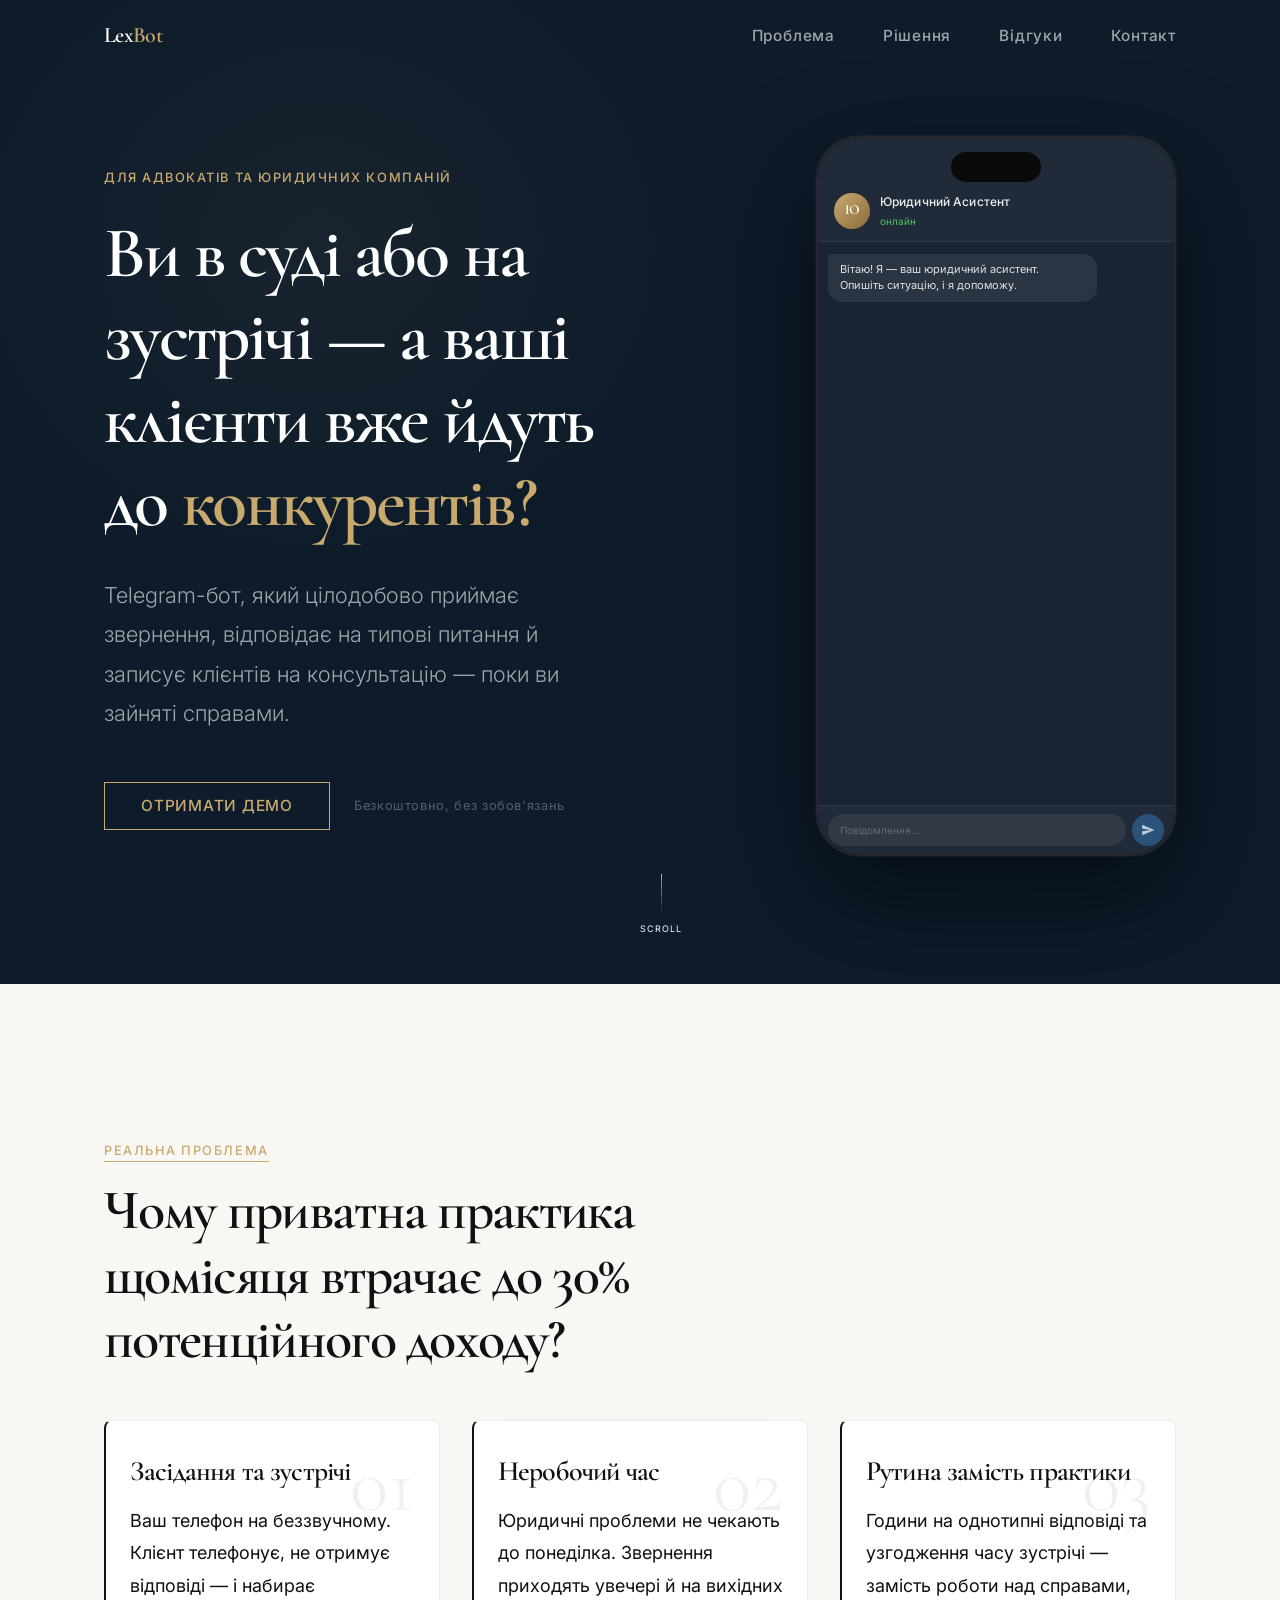
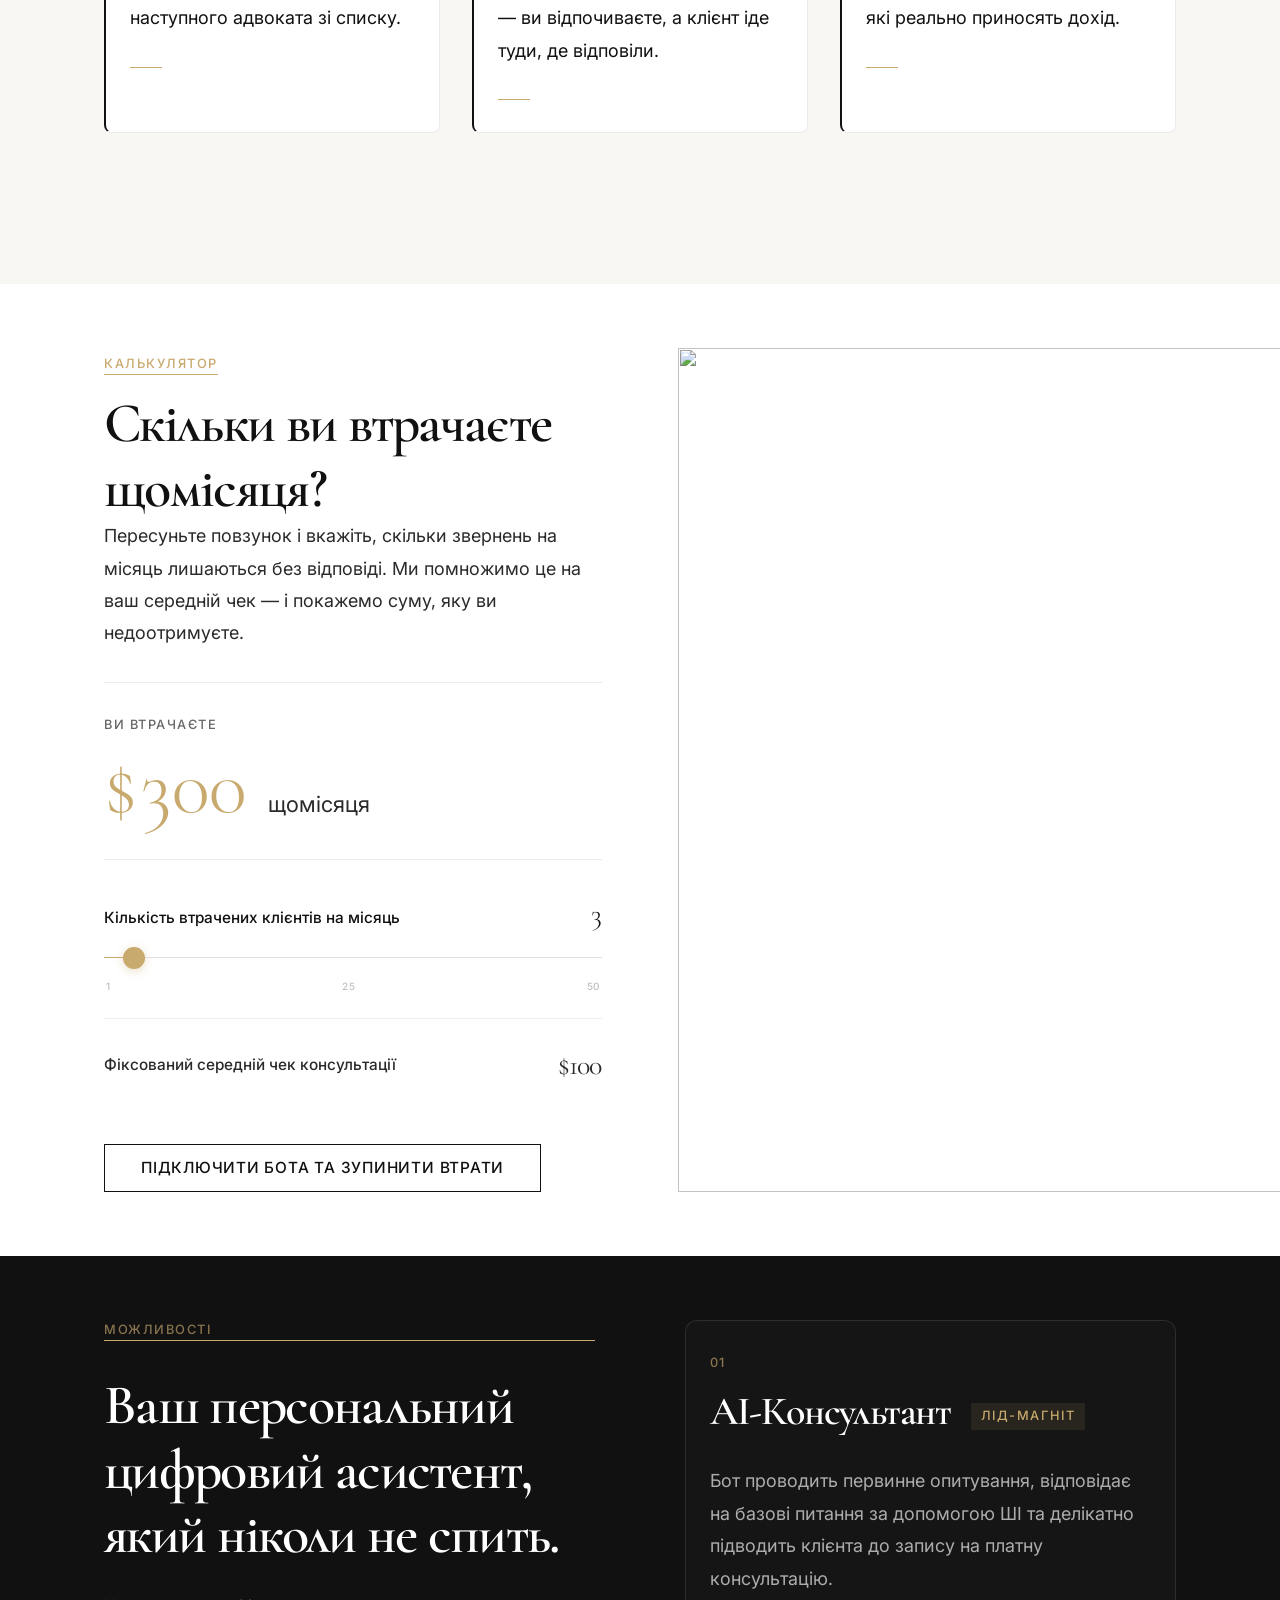
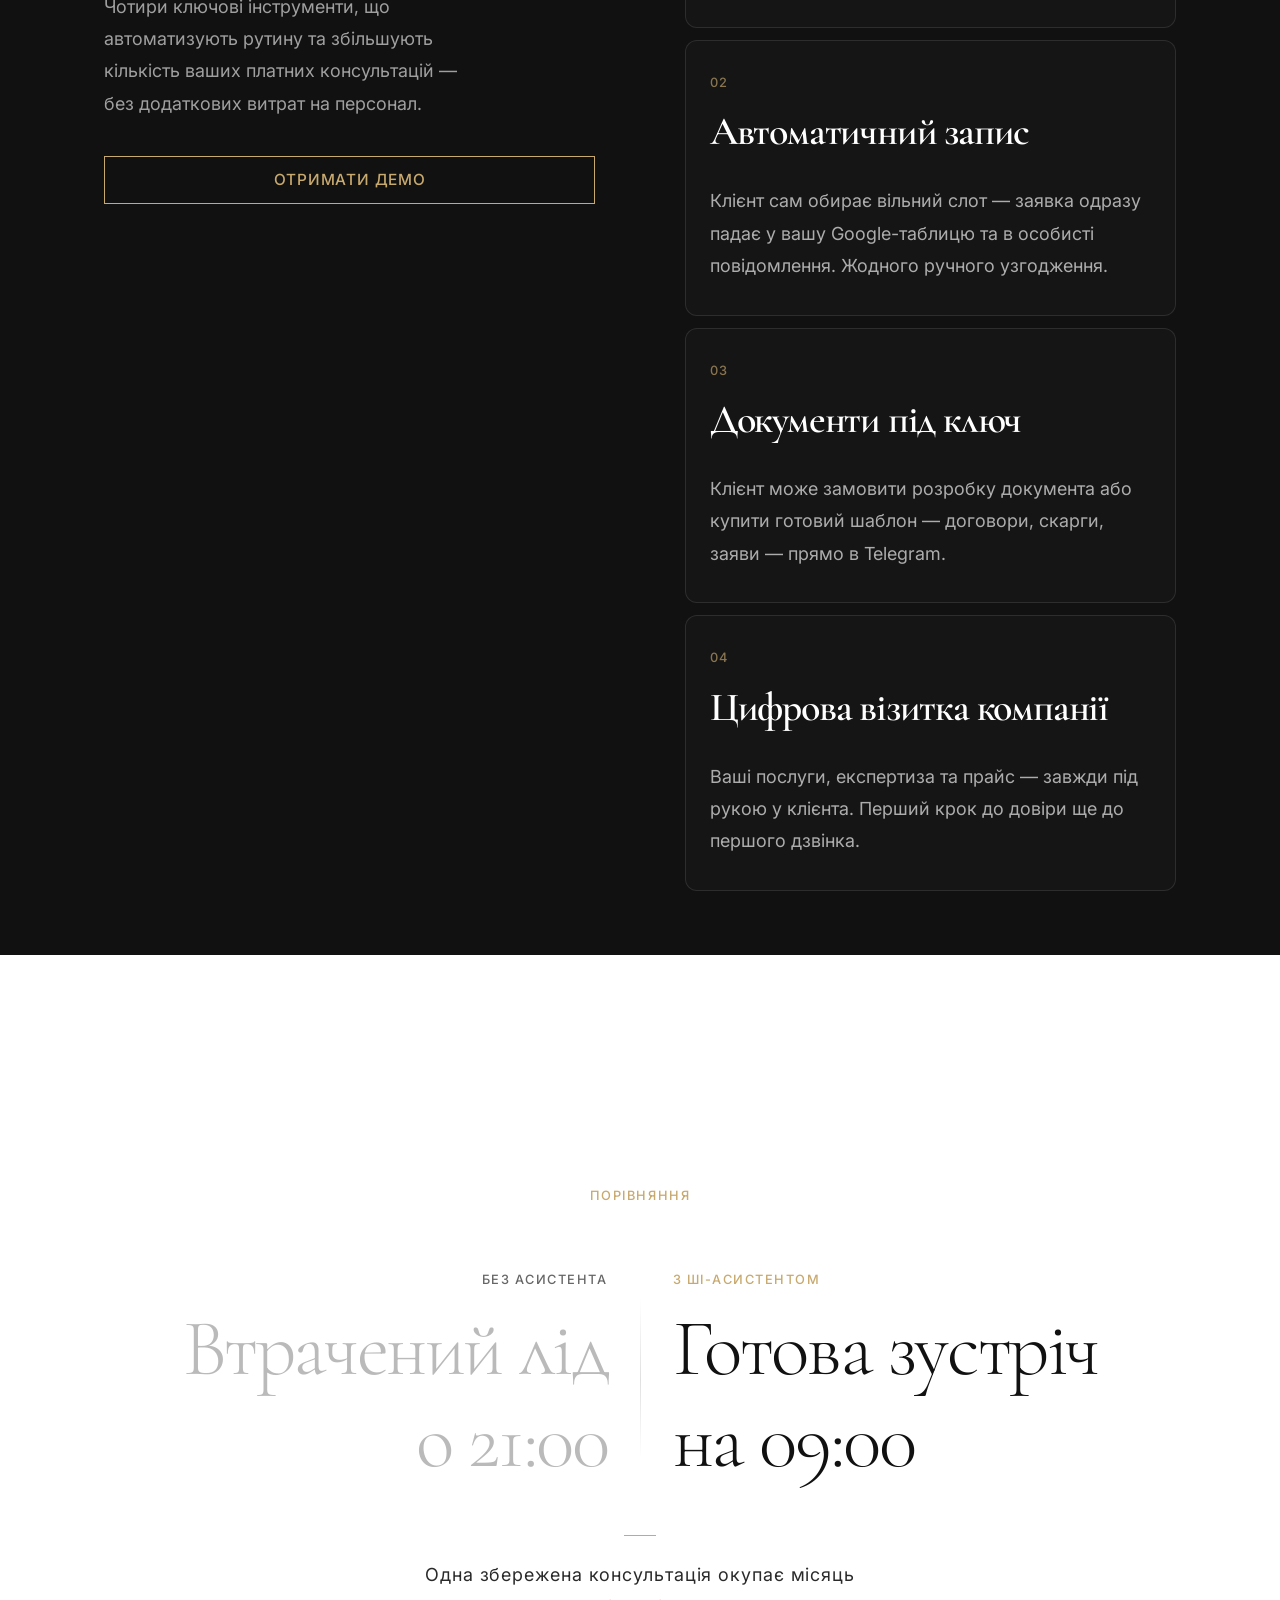
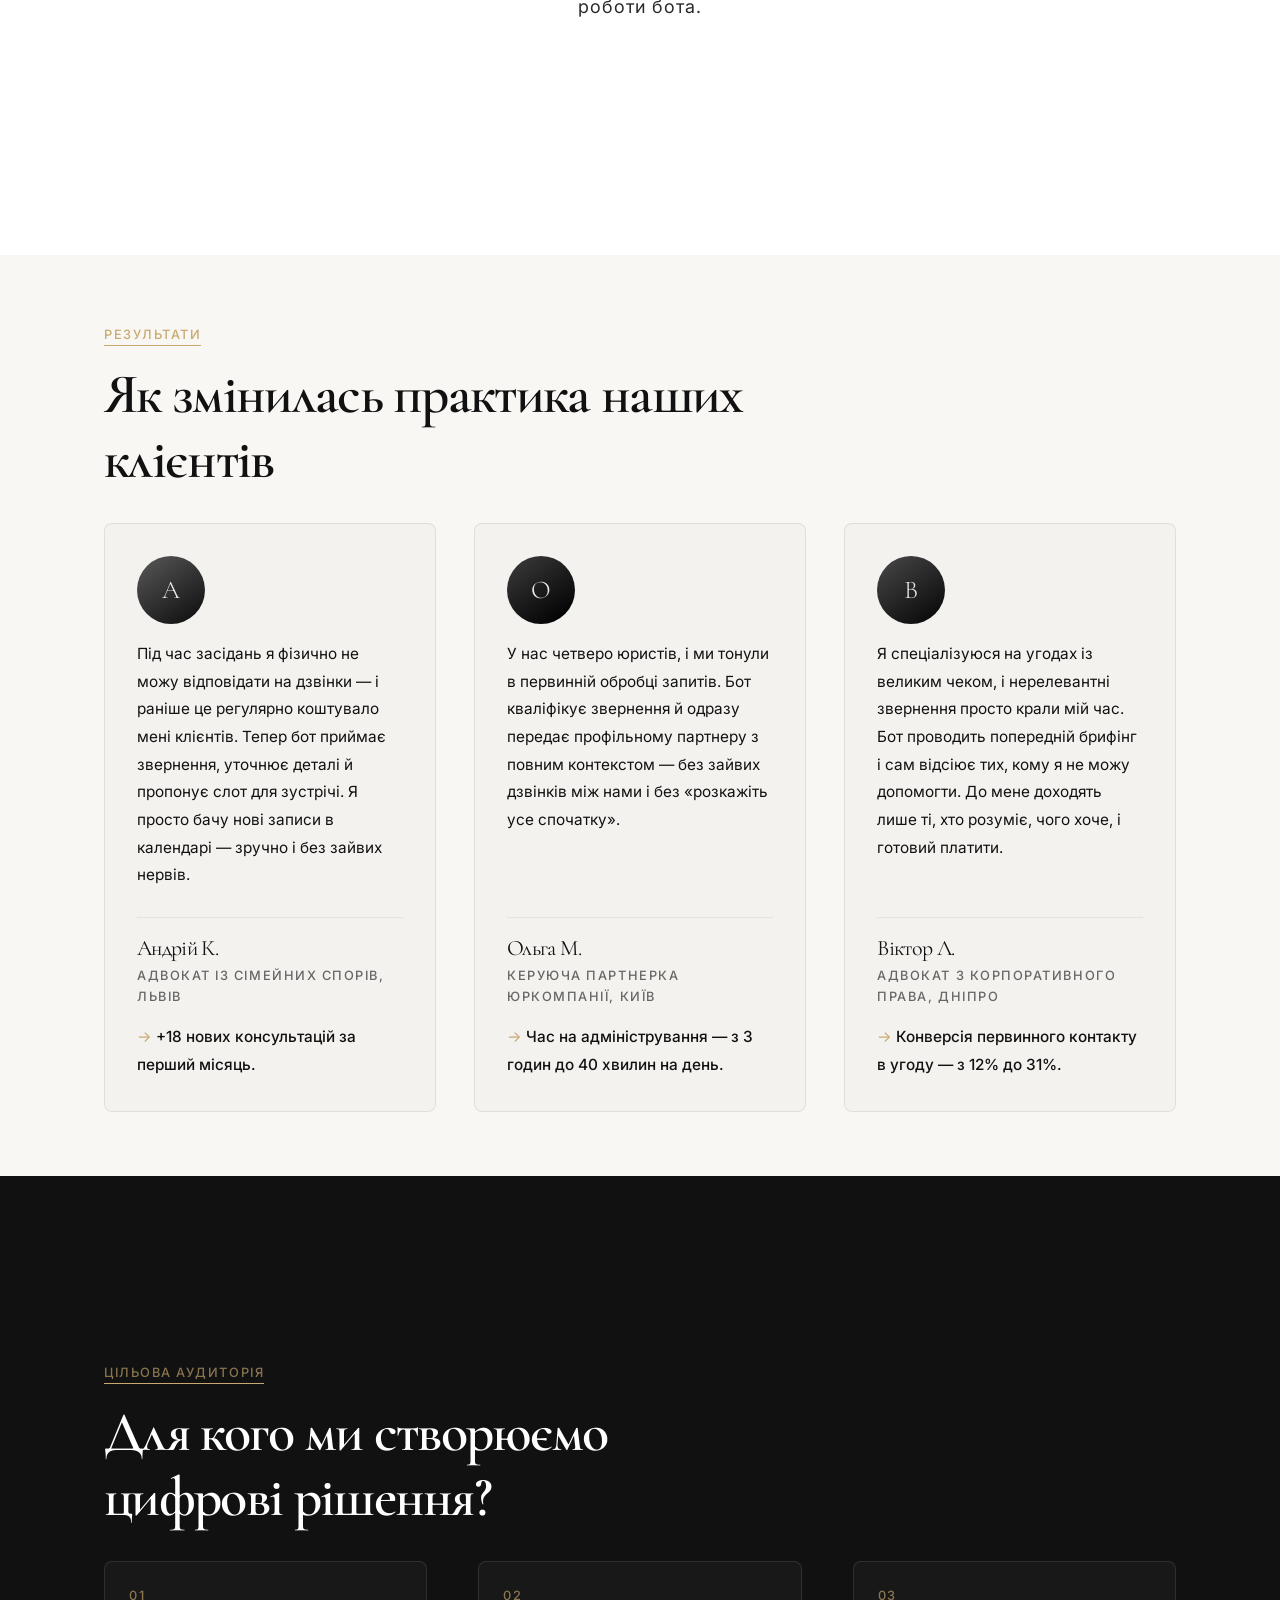
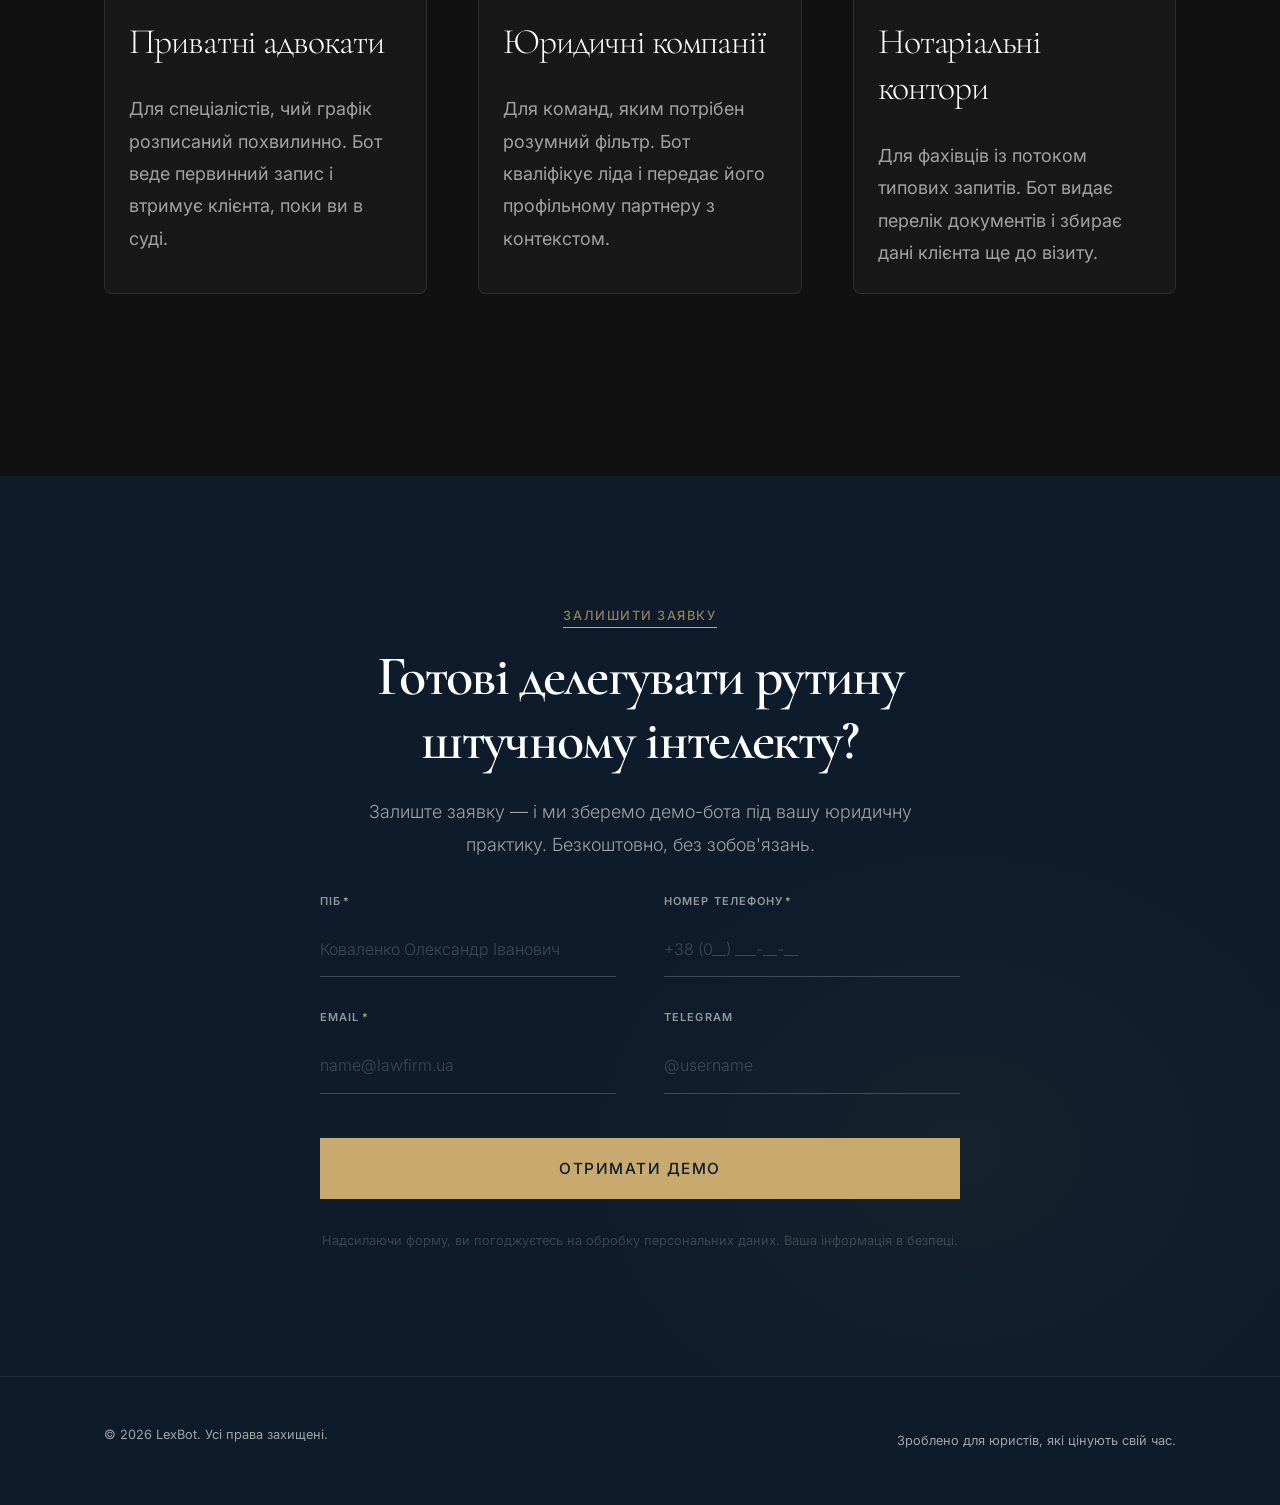
==== commit ef266a89: "фото до блоку з цінами" ====
--- a/src/index.html
+++ b/src/index.html
@@ -155,53 +155,63 @@
     <section class="calculator" id="calculator" aria-labelledby="calculator-title">
       <div class="container">
 
-        <div class="calculator-header reveal">
-          <span class="section-label">Калькулятор</span>
-          <h2 id="calculator-title">Скільки ви втрачаєте щомісяця?</h2>
-          <p>Пересуньте повзунок і вкажіть, скільки звернень на місяць лишаються без відповіді. Ми помножимо це на ваш середній чек — і покажемо суму, яку ви недоотримуєте.</p>
-        </div>
-
-        <div class="calculator-display reveal reveal-d1" aria-live="polite" aria-atomic="true">
-          <span class="calc-prefix">Ви втрачаєте</span>
-          <div class="calc-result">
-            <span class="calc-amount" id="calc-amount">$300</span>
-            <span class="calc-period">щомісяця</span>
-          </div>
-        </div>
-
-        <div class="calculator-controls reveal reveal-d2">
-          <div class="calc-slider-wrap">
-            <label class="calc-label" for="calc-clients">
-              Кількість втрачених клієнтів на місяць
-              <span class="calc-value-display" id="calc-value-display">3</span>
-            </label>
-            <input
-              type="range"
-              id="calc-clients"
-              min="1"
-              max="50"
-              value="3"
-              class="calc-slider"
-              aria-label="Кількість втрачених клієнтів на місяць"
-              aria-valuemin="1"
-              aria-valuemax="50"
-              aria-valuenow="3"
-            >
-            <div class="calc-slider-markers" aria-hidden="true">
-              <span>1</span>
-              <span>25</span>
-              <span>50</span>
-            </div>
-          </div>
-
-          <div class="calc-fixed">
-            <span class="calc-fixed-label">Фіксований середній чек консультації</span>
-            <span class="calc-fixed-value">$100</span>
-          </div>
-        </div>
-
-        <div class="calculator-cta reveal reveal-d3">
-          <a href="#contact" class="btn btn-dark">Підключити бота та зупинити втрати</a>
+        <div class="calculator-content">
+          <div class="calculator-header reveal">
+            <span class="section-label">Калькулятор</span>
+            <h2 id="calculator-title">Скільки ви втрачаєте щомісяця?</h2>
+            <p>Пересуньте повзунок і вкажіть, скільки звернень на місяць лишаються без відповіді. Ми помножимо це на ваш середній чек — і покажемо суму, яку ви недоотримуєте.</p>
+          </div>
+
+          <div class="calculator-display reveal reveal-d1" aria-live="polite" aria-atomic="true">
+            <span class="calc-prefix">Ви втрачаєте</span>
+            <div class="calc-result">
+              <span class="calc-amount" id="calc-amount">$300</span>
+              <span class="calc-period">щомісяця</span>
+            </div>
+          </div>
+
+          <div class="calculator-controls reveal reveal-d2">
+            <div class="calc-slider-wrap">
+              <label class="calc-label" for="calc-clients">
+                Кількість втрачених клієнтів на місяць
+                <span class="calc-value-display" id="calc-value-display">3</span>
+              </label>
+              <input
+                type="range"
+                id="calc-clients"
+                min="1"
+                max="50"
+                value="3"
+                class="calc-slider"
+                aria-label="Кількість втрачених клієнтів на місяць"
+                aria-valuemin="1"
+                aria-valuemax="50"
+                aria-valuenow="3"
+              >
+              <div class="calc-slider-markers" aria-hidden="true">
+                <span>1</span>
+                <span>25</span>
+                <span>50</span>
+              </div>
+            </div>
+
+            <div class="calc-fixed">
+              <span class="calc-fixed-label">Фіксований середній чек консультації</span>
+              <span class="calc-fixed-value">$100</span>
+            </div>
+          </div>
+
+          <div class="calculator-cta reveal reveal-d3">
+            <a href="#contact" class="btn btn-dark">Підключити бота та зупинити втрати</a>
+          </div>
+        </div>
+
+        <div class="calculator-image reveal reveal-d1" aria-hidden="true">
+          <img
+            src="https://i.postimg.cc/h4zdgVc0/zavantazenna-(9).jpg"
+            alt=""
+            loading="lazy"
+          >
         </div>
 
       </div>
--- a/src/css/components.css
+++ b/src/css/components.css
@@ -126,6 +126,7 @@
   width: 260px;
   max-width: 100%;
   height: 520px;
+  aspect-ratio: 1 / 2;
   margin-inline: auto;
 
   background: #0A0A0A;
--- a/src/css/hero.css
+++ b/src/css/hero.css
@@ -70,7 +70,7 @@
   color: var(--color-accent);
 }
 
-.hero-subtitle {
+.hero-content .hero-subtitle {
   font-family: var(--font-body);
   font-size: var(--fs-lg);
   font-weight: var(--fw-light);
@@ -162,9 +162,10 @@
     max-width: 680px;
   }
 
-  .hero-subtitle {
+  .hero-content .hero-subtitle {
     max-width: 520px;
     margin-inline: 0;
+    margin-bottom: var(--space-7);
   }
 
   .hero-cta-group {
@@ -176,8 +177,10 @@
   }
 
   .phone-mockup {
-    width: 260px;
-    height: 520px;
+    /* Fills hero height — overflows padding slightly, overflow:hidden clips cleanly */
+    width: auto;
+    height: clamp(520px, calc(100svh - 140px), 720px);
+    aspect-ratio: 1 / 2;
   }
 }
 
--- a/src/css/calculator.css
+++ b/src/css/calculator.css
@@ -4,9 +4,40 @@
 }
 
 .calculator .container {
+  display: grid;
+  grid-template-columns: 1fr 1fr;
+  gap: clamp(48px, 6vw, 96px);
+  align-items: center;
+}
+
+/* ── Left: content column ────────────────────────────────── */
+.calculator-content {
   display: flex;
   flex-direction: column;
   gap: var(--space-6);
+}
+
+/* ── Right: image column ─────────────────────────────────── */
+.calculator-image {
+  position: relative;
+  aspect-ratio: 3 / 4;
+  overflow: hidden;
+  align-self: stretch;
+}
+
+.calculator-image img {
+  width: 100%;
+  height: 100%;
+  object-fit: cover;
+  object-position: center top;
+  display: block;
+  filter: grayscale(20%) contrast(1.05);
+  transition: filter var(--transition-slow), transform var(--transition-slow);
+}
+
+.calculator-image:hover img {
+  filter: grayscale(0%) contrast(1.02);
+  transform: scale(1.02);
 }
 
 .calculator-header {
@@ -205,6 +236,16 @@
 }
 
 /* ── Responsive ──────────────────────────────────────────── */
+@media (max-width: 900px) {
+  .calculator .container {
+    grid-template-columns: 1fr;
+  }
+
+  .calculator-image {
+    display: none;
+  }
+}
+
 @media (max-width: 768px) {
   .calc-amount {
     font-size: clamp(2rem, 10vw, 3rem);
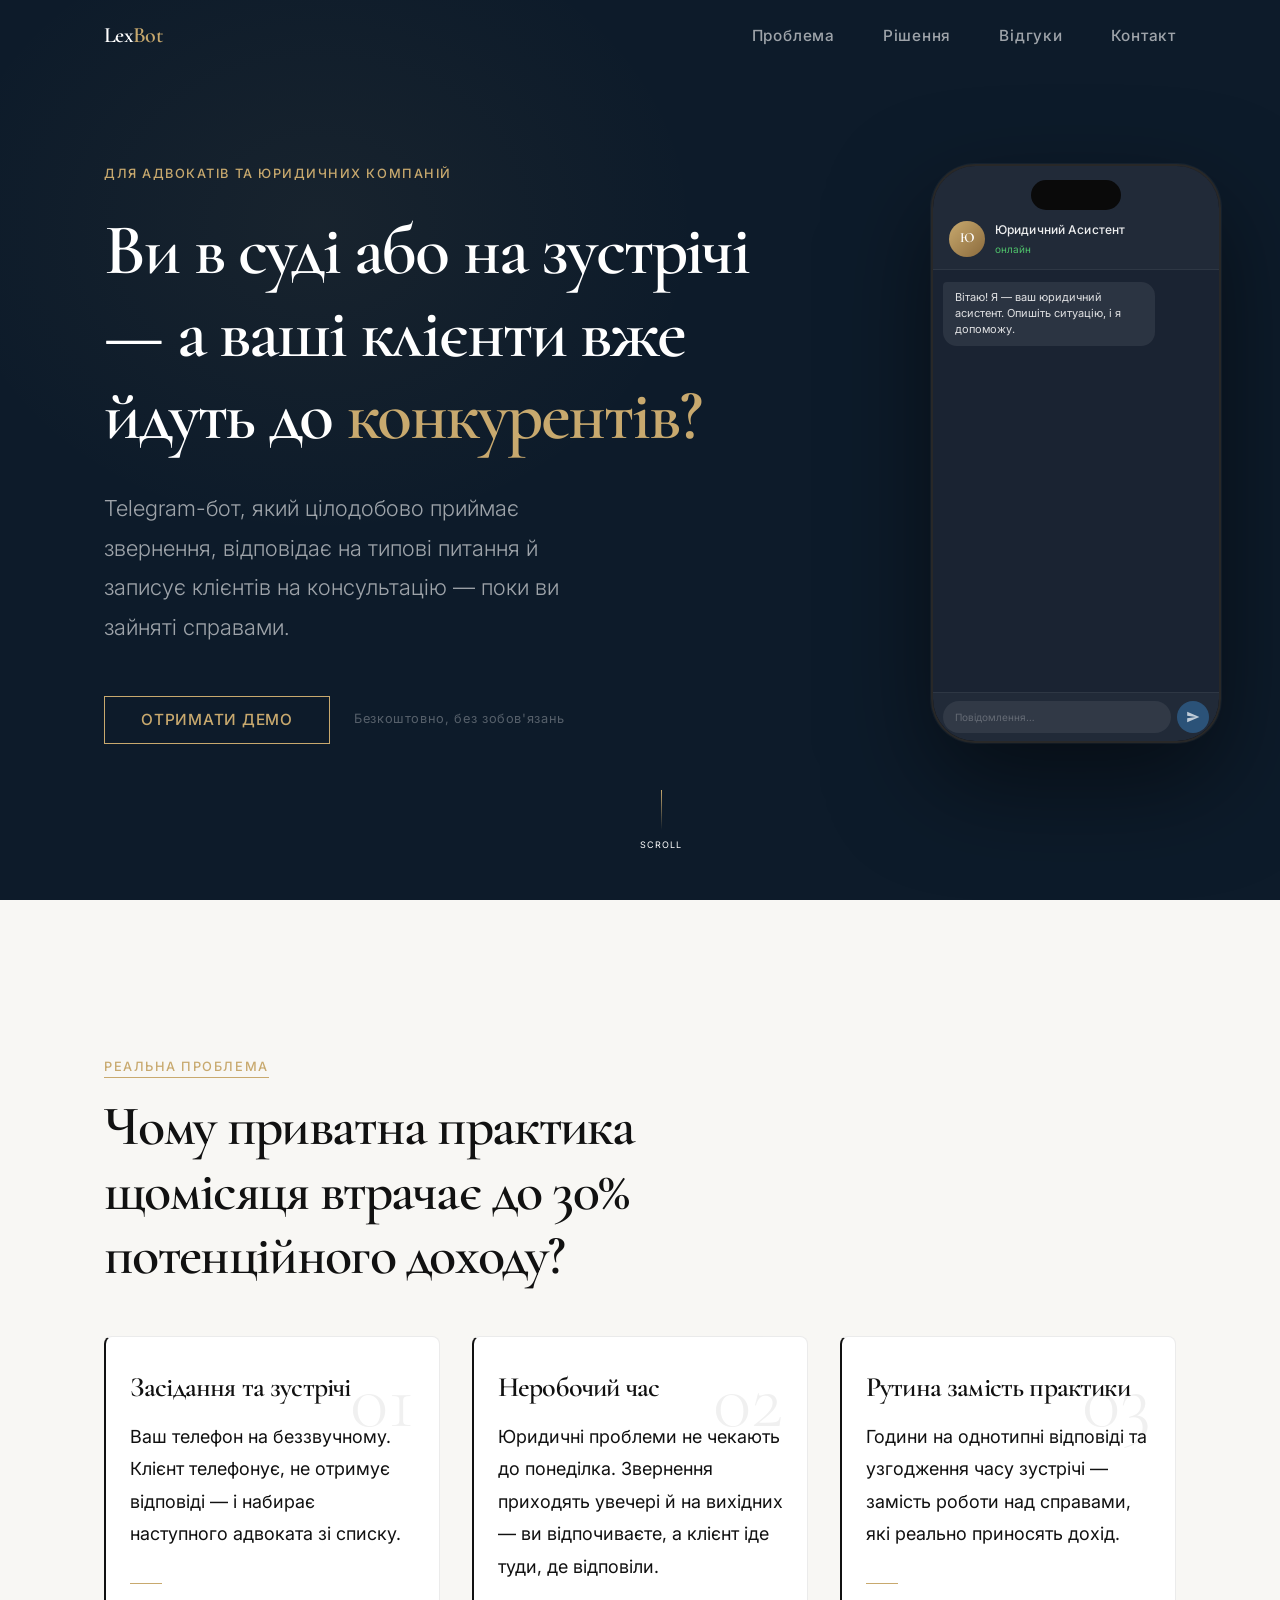
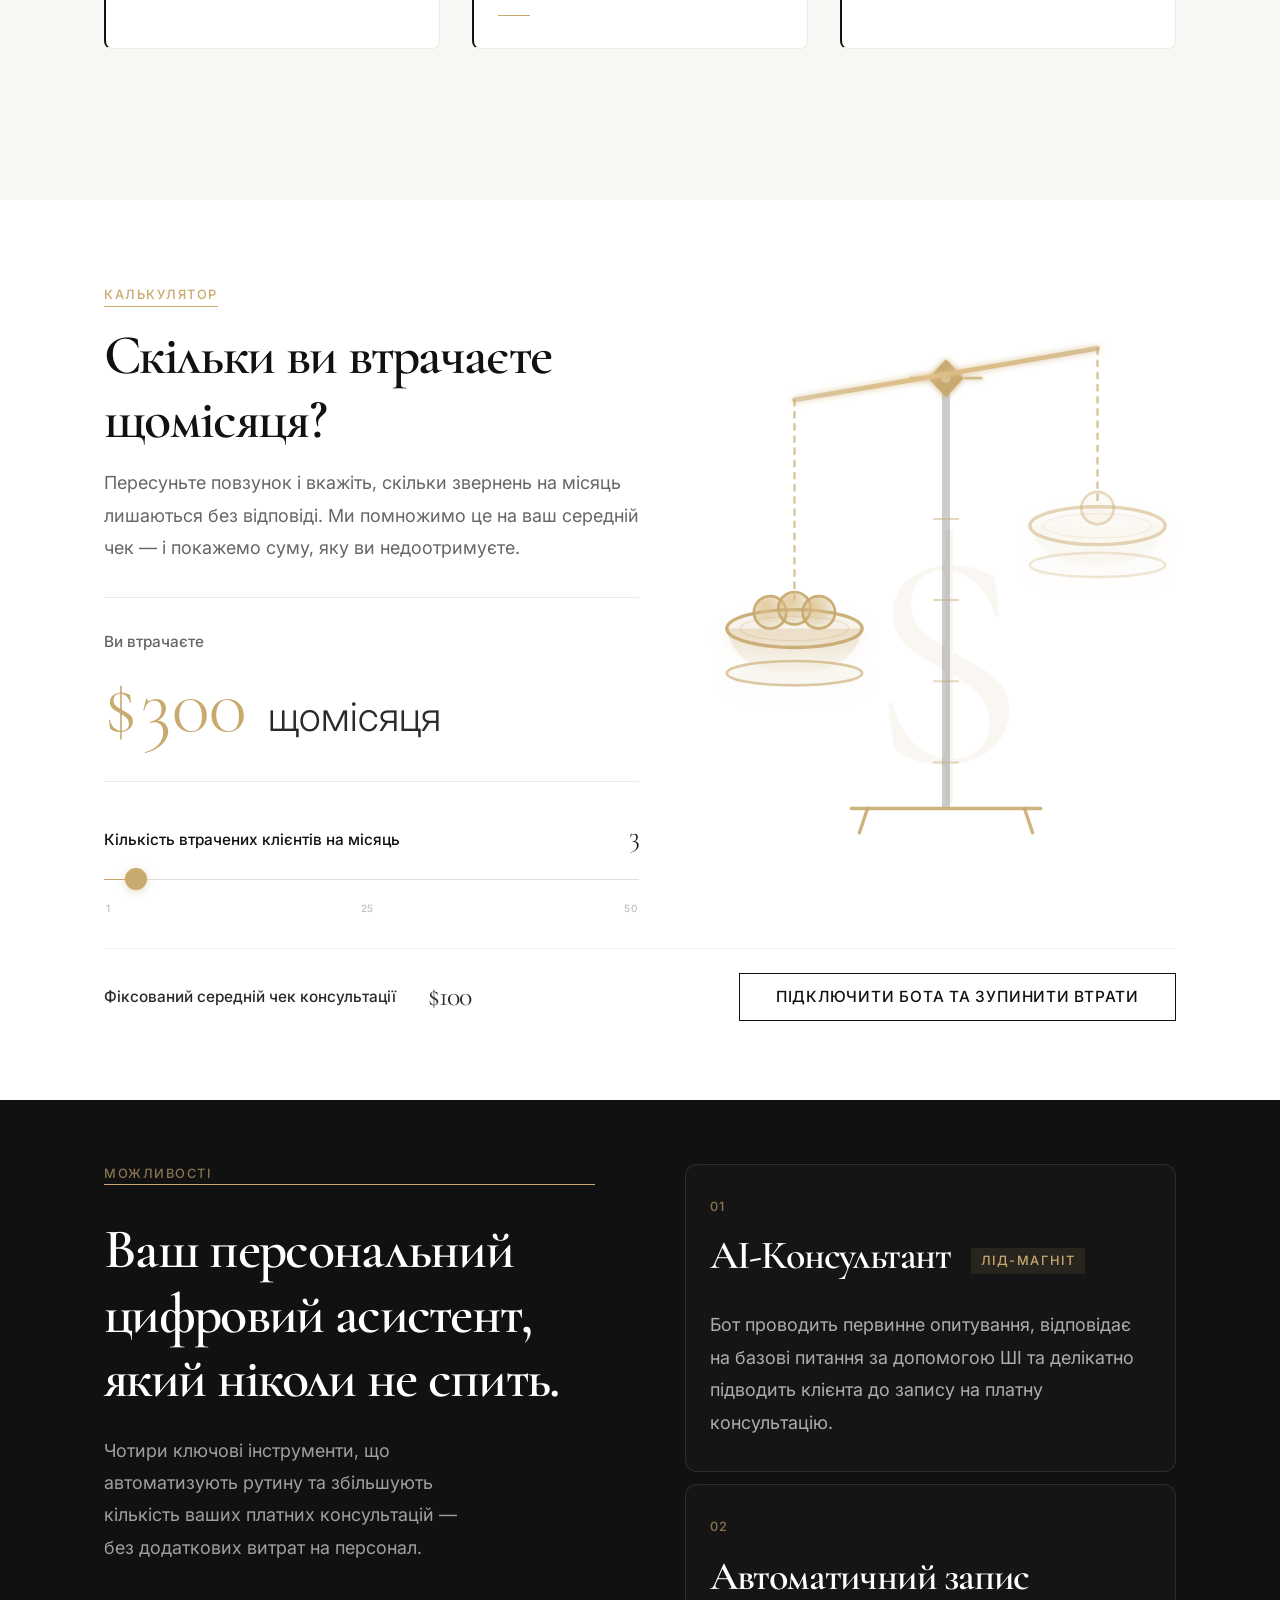
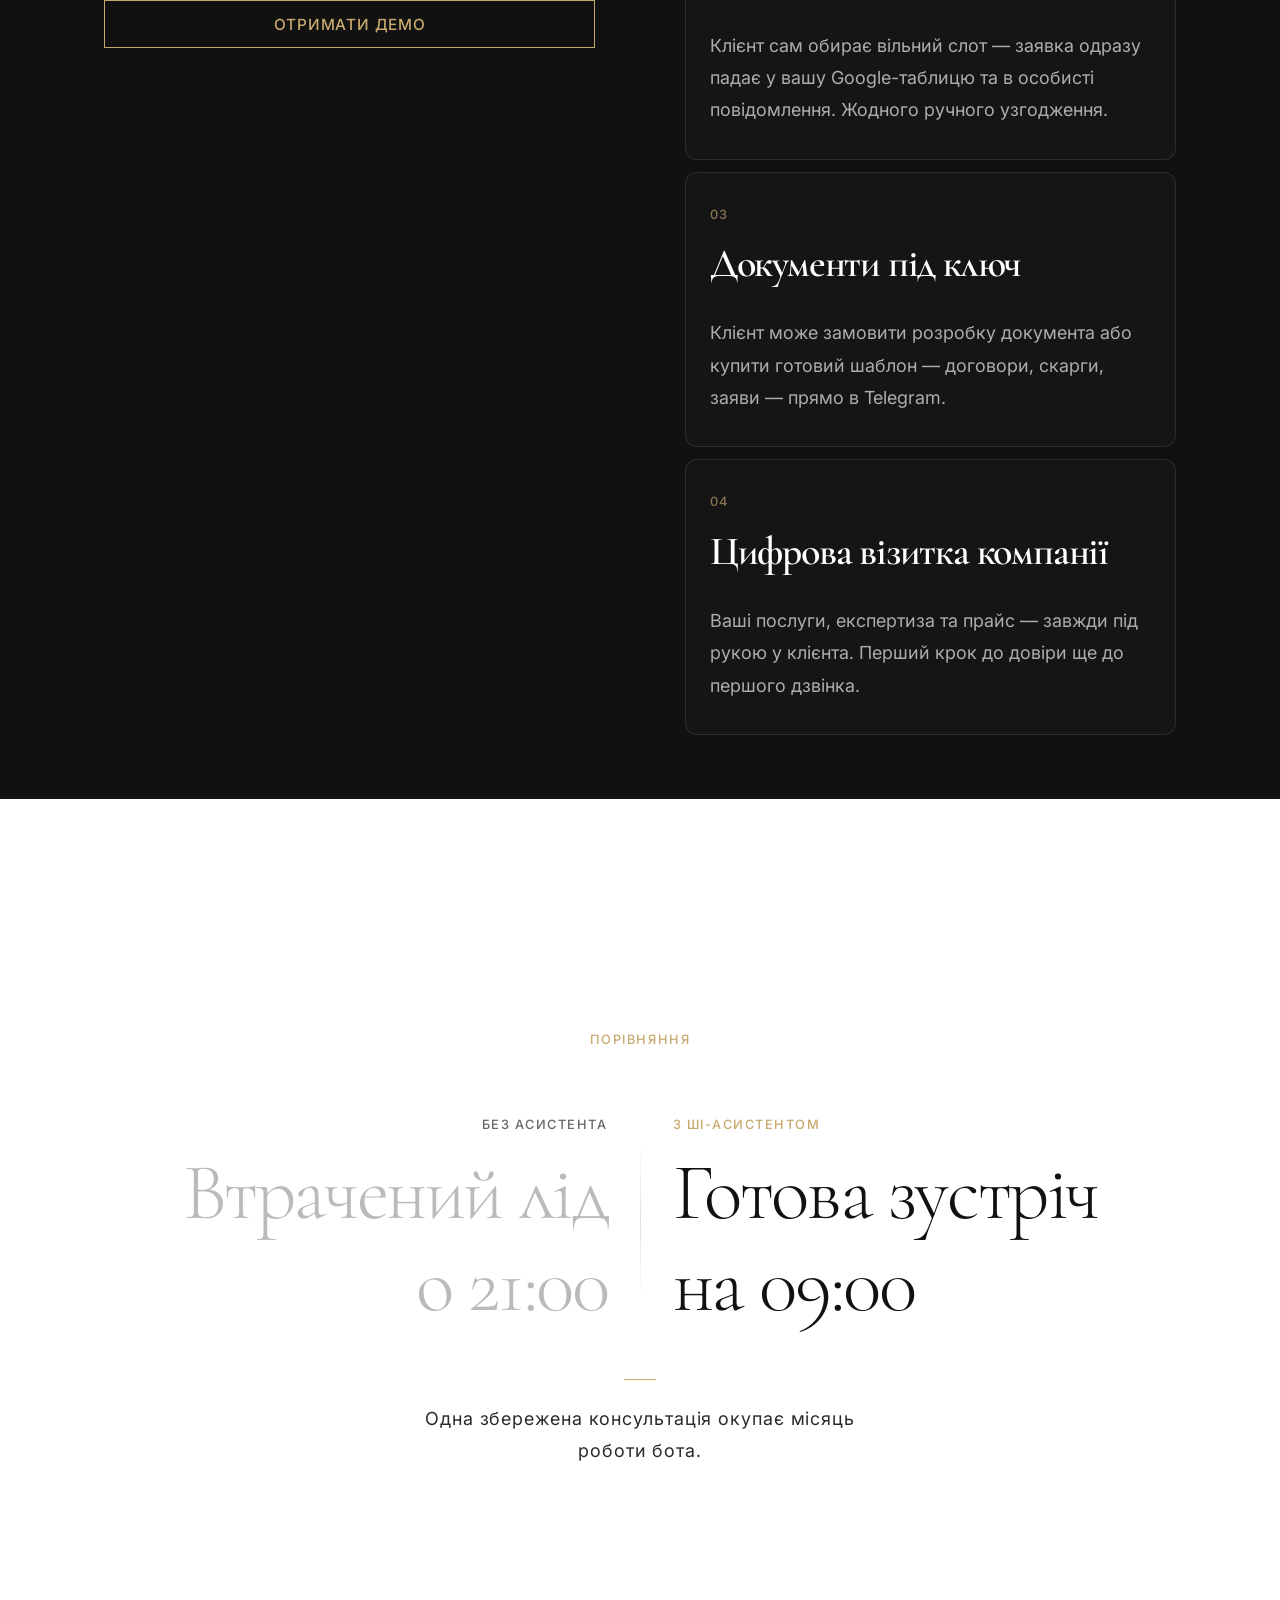
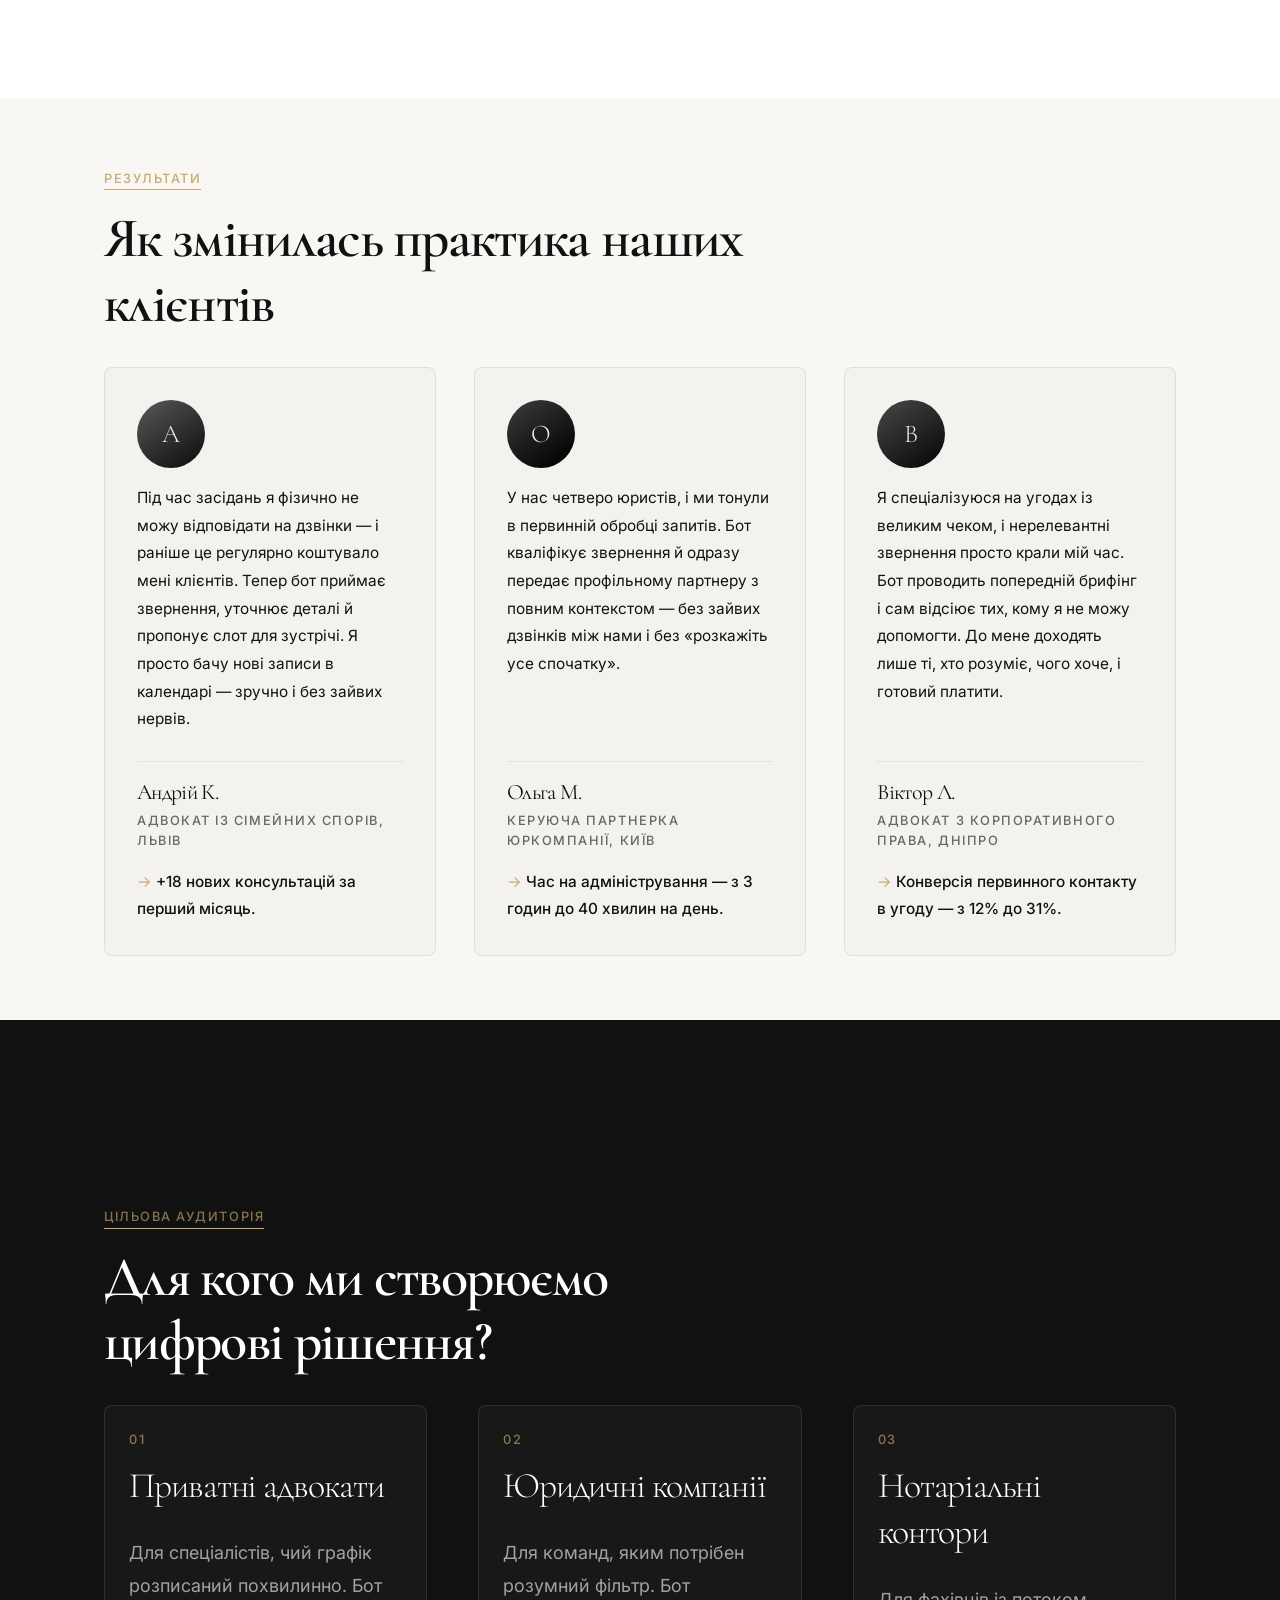
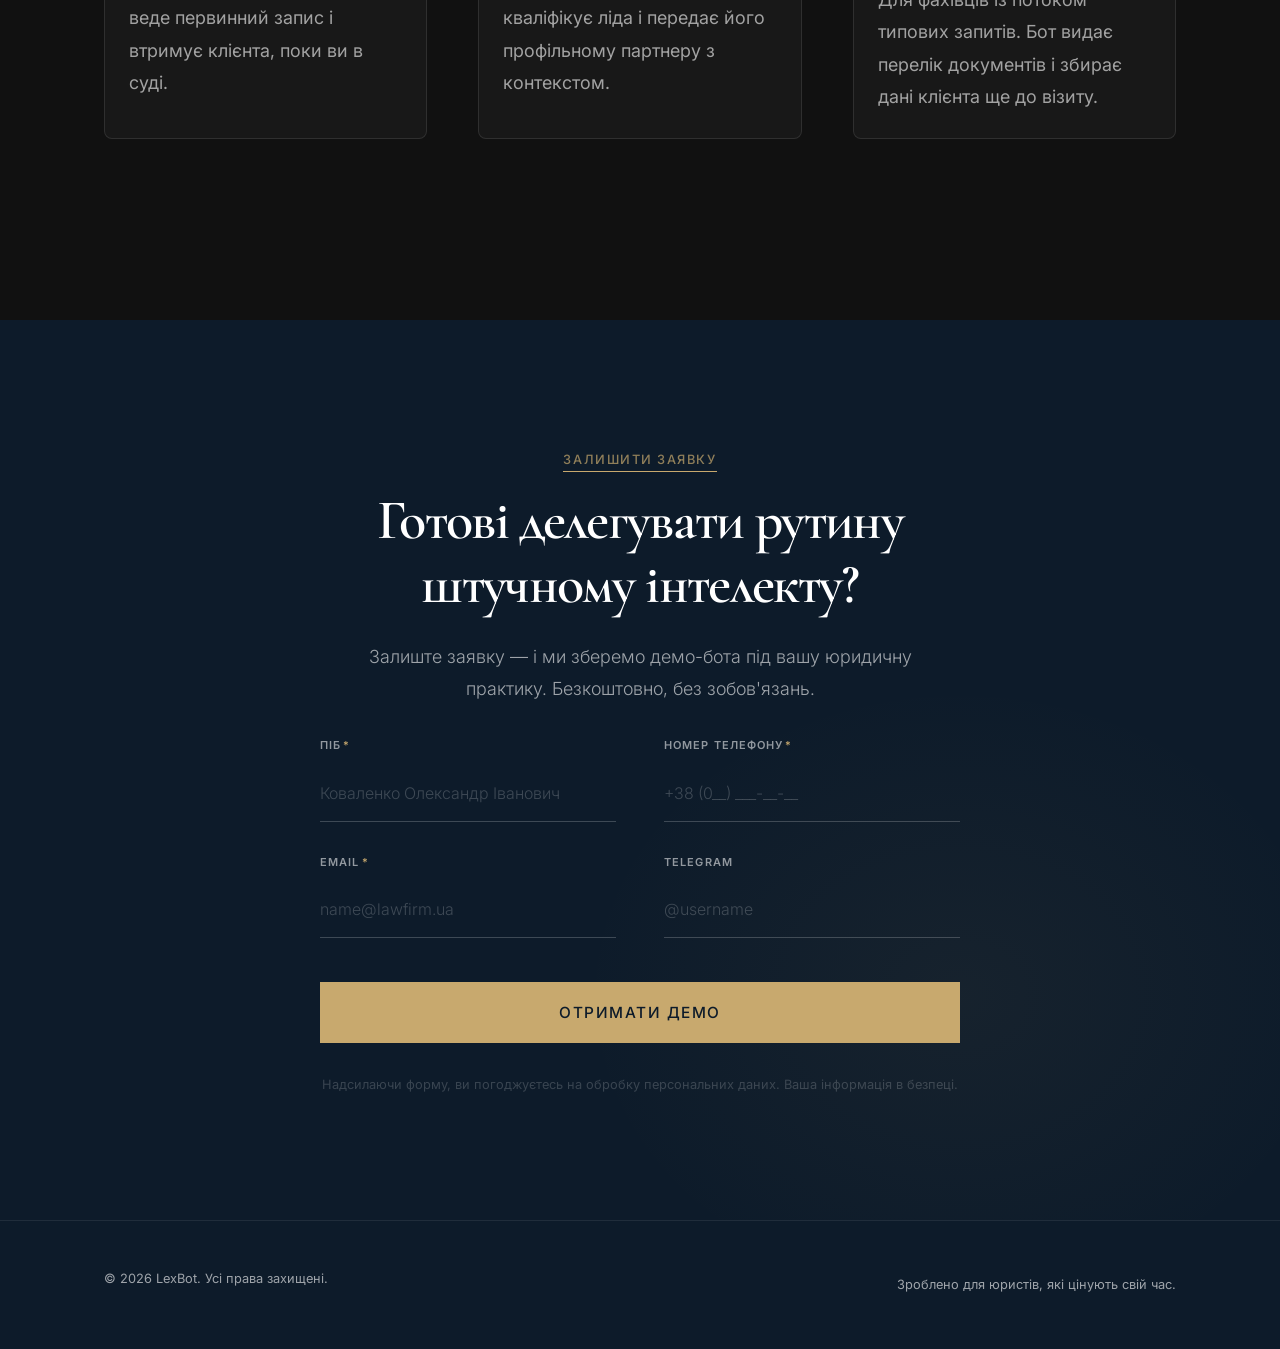
==== commit 7cbb922d: "Блок покращення" ====
--- a/src/index.html
+++ b/src/index.html
@@ -155,63 +155,165 @@
     <section class="calculator" id="calculator" aria-labelledby="calculator-title">
       <div class="container">
 
-        <div class="calculator-content">
-          <div class="calculator-header reveal">
-            <span class="section-label">Калькулятор</span>
-            <h2 id="calculator-title">Скільки ви втрачаєте щомісяця?</h2>
-            <p>Пересуньте повзунок і вкажіть, скільки звернень на місяць лишаються без відповіді. Ми помножимо це на ваш середній чек — і покажемо суму, яку ви недоотримуєте.</p>
-          </div>
-
-          <div class="calculator-display reveal reveal-d1" aria-live="polite" aria-atomic="true">
-            <span class="calc-prefix">Ви втрачаєте</span>
-            <div class="calc-result">
-              <span class="calc-amount" id="calc-amount">$300</span>
-              <span class="calc-period">щомісяця</span>
-            </div>
-          </div>
-
-          <div class="calculator-controls reveal reveal-d2">
-            <div class="calc-slider-wrap">
-              <label class="calc-label" for="calc-clients">
-                Кількість втрачених клієнтів на місяць
-                <span class="calc-value-display" id="calc-value-display">3</span>
-              </label>
-              <input
-                type="range"
-                id="calc-clients"
-                min="1"
-                max="50"
-                value="3"
-                class="calc-slider"
-                aria-label="Кількість втрачених клієнтів на місяць"
-                aria-valuemin="1"
-                aria-valuemax="50"
-                aria-valuenow="3"
-              >
-              <div class="calc-slider-markers" aria-hidden="true">
-                <span>1</span>
-                <span>25</span>
-                <span>50</span>
+        <!-- Ліво + право: контент і терези -->
+        <div class="calculator-main">
+
+          <!-- Ліва колонка: заголовок, число, слайдер -->
+          <div class="calculator-left">
+
+            <div class="calculator-header reveal">
+              <span class="section-label">Калькулятор</span>
+              <h2 id="calculator-title">Скільки ви втрачаєте щомісяця?</h2>
+              <p>Пересуньте повзунок і вкажіть, скільки звернень на місяць лишаються без відповіді. Ми помножимо це на ваш середній чек — і покажемо суму, яку ви недоотримуєте.</p>
+            </div>
+
+            <div class="calculator-display reveal reveal-d1" aria-live="polite" aria-atomic="true">
+              <span class="calc-prefix">Ви втрачаєте</span>
+              <div class="calc-result">
+                <span class="calc-amount" id="calc-amount">$300</span>
+                <span class="calc-period">щомісяця</span>
               </div>
             </div>
 
-            <div class="calc-fixed">
-              <span class="calc-fixed-label">Фіксований середній чек консультації</span>
-              <span class="calc-fixed-value">$100</span>
-            </div>
-          </div>
-
-          <div class="calculator-cta reveal reveal-d3">
-            <a href="#contact" class="btn btn-dark">Підключити бота та зупинити втрати</a>
-          </div>
-        </div>
-
-        <div class="calculator-image reveal reveal-d1" aria-hidden="true">
-          <img
-            src="https://i.postimg.cc/h4zdgVc0/zavantazenna-(9).jpg"
-            alt=""
-            loading="lazy"
-          >
+            <div class="calculator-controls reveal reveal-d2">
+              <div class="calc-slider-wrap">
+                <label class="calc-label" for="calc-clients">
+                  Кількість втрачених клієнтів на місяць
+                  <span class="calc-value-display" id="calc-value-display">3</span>
+                </label>
+                <input
+                  type="range"
+                  id="calc-clients"
+                  min="1"
+                  max="50"
+                  value="3"
+                  class="calc-slider"
+                  aria-label="Кількість втрачених клієнтів на місяць"
+                  aria-valuemin="1"
+                  aria-valuemax="50"
+                  aria-valuenow="3"
+                >
+                <div class="calc-slider-markers" aria-hidden="true">
+                  <span>1</span>
+                  <span>25</span>
+                  <span>50</span>
+                </div>
+              </div>
+            </div>
+
+          </div>
+
+          <!-- Права колонка: ілюстрація терезів -->
+          <div class="calculator-image reveal reveal-d1" aria-hidden="true">
+            <svg class="calc-illustration" viewBox="0 50 340 400" fill="none" xmlns="http://www.w3.org/2000/svg">
+              <defs>
+                <!-- Горизонтальний золотий градієнт для балки -->
+                <linearGradient id="ci-gold-h" x1="0%" y1="0%" x2="100%" y2="0%">
+                  <stop offset="0%"   stop-color="#C8A96E" stop-opacity="0.5"/>
+                  <stop offset="45%"  stop-color="#DFC08A" stop-opacity="1"/>
+                  <stop offset="100%" stop-color="#C8A96E" stop-opacity="0.6"/>
+                </linearGradient>
+                <!-- Заливка чаші (зверху вниз) -->
+                <linearGradient id="ci-pan-fill" x1="0%" y1="0%" x2="0%" y2="100%">
+                  <stop offset="0%"   stop-color="#C8A96E" stop-opacity="0.28"/>
+                  <stop offset="100%" stop-color="#C8A96E" stop-opacity="0.04"/>
+                </linearGradient>
+                <!-- Радіальний градієнт для гирь -->
+                <radialGradient id="ci-dot-fill" cx="36%" cy="30%" r="65%">
+                  <stop offset="0%"   stop-color="#DFC08A" stop-opacity="0.80"/>
+                  <stop offset="100%" stop-color="#C8A96E" stop-opacity="0.18"/>
+                </radialGradient>
+                <!-- Glow для балки і pivot -->
+                <filter id="ci-glow" x="-40%" y="-40%" width="180%" height="180%">
+                  <feGaussianBlur in="SourceGraphic" stdDeviation="2.5" result="blur"/>
+                  <feMerge>
+                    <feMergeNode in="blur"/>
+                    <feMergeNode in="SourceGraphic"/>
+                  </feMerge>
+                </filter>
+                <!-- Тінь під чашами -->
+                <filter id="ci-pan-shadow" x="-20%" y="-10%" width="140%" height="260%">
+                  <feDropShadow dx="0" dy="6" stdDeviation="6"
+                                flood-color="#C8A96E" flood-opacity="0.22"/>
+                </filter>
+              </defs>
+
+              <!-- Фоновий $ -->
+              <text class="ci-ghost" x="170" y="370" text-anchor="middle">$</text>
+
+              <!-- Стовп + основа -->
+              <g class="ci-structure">
+                <rect class="ci-pole-rect" x="167" y="88" width="6" height="318"/>
+                <line x1="100" y1="406" x2="240" y2="406"/>
+                <line x1="112" y1="406" x2="106" y2="424"/>
+                <line x1="228" y1="406" x2="234" y2="424"/>
+              </g>
+
+              <!-- Pivot ромб -->
+              <g class="ci-pivot-group" filter="url(#ci-glow)">
+                <path class="ci-diamond" d="M170,74 L183,88 L170,102 L157,88 Z"/>
+                <circle class="ci-diamond-inner" cx="170" cy="88" r="3.5"/>
+                <line x1="144" y1="88" x2="156" y2="88"/>
+                <line x1="184" y1="88" x2="196" y2="88"/>
+              </g>
+
+              <!-- Терези: балка + ланцюги + чаші -->
+              <g class="ci-scales">
+
+                <!-- Балка з градієнтом -->
+                <line class="ci-beam" x1="58" y1="104" x2="282" y2="66"
+                      stroke="url(#ci-gold-h)" filter="url(#ci-glow)"/>
+
+                <!-- ЛІВО: важча сторона -->
+                <line class="ci-chain" x1="58" y1="104" x2="58" y2="256"/>
+                <g filter="url(#ci-pan-shadow)">
+                  <!-- Тіло чаші -->
+                  <path class="ci-pan-body"
+                        d="M 8,273 C 8,273 10,306 58,306 C 106,306 108,273 108,273"/>
+                  <!-- Верхній обід -->
+                  <ellipse class="ci-pan" cx="58" cy="273" rx="50" ry="14"/>
+                  <!-- Внутрішній обід (глибина) -->
+                  <ellipse class="ci-pan-inner" cx="58" cy="273" rx="40" ry="9"/>
+                  <!-- Нижній обід -->
+                  <ellipse class="ci-pan-bottom" cx="58" cy="306" rx="50" ry="9"/>
+                </g>
+                <circle class="ci-dot" cx="40"  cy="261" r="12"/>
+                <circle class="ci-dot" cx="58"  cy="258" r="12"/>
+                <circle class="ci-dot" cx="76"  cy="261" r="12"/>
+
+                <!-- ПРАВО: легша сторона -->
+                <line class="ci-chain" x1="282" y1="66" x2="282" y2="180"/>
+                <g filter="url(#ci-pan-shadow)">
+                  <path class="ci-pan-body ci-pan-body--light"
+                        d="M 232,197 C 232,197 234,226 282,226 C 330,226 332,197 332,197"/>
+                  <ellipse class="ci-pan ci-pan--light" cx="282" cy="197" rx="50" ry="14"/>
+                  <ellipse class="ci-pan-inner ci-pan-inner--light" cx="282" cy="197" rx="40" ry="9"/>
+                  <ellipse class="ci-pan-bottom ci-pan-bottom--light" cx="282" cy="226" rx="50" ry="9"/>
+                </g>
+                <circle class="ci-dot ci-dot--light" cx="282" cy="184" r="12"/>
+
+              </g>
+
+              <!-- Мітки на стовпі -->
+              <g class="ci-ticks">
+                <line x1="161" y1="192" x2="179" y2="192"/>
+                <line x1="161" y1="252" x2="179" y2="252"/>
+                <line x1="161" y1="312" x2="179" y2="312"/>
+                <line x1="161" y1="372" x2="179" y2="372"/>
+              </g>
+
+            </svg>
+          </div>
+
+        </div>
+
+        <!-- Нижній рядок: фіксований чек + кнопка -->
+        <div class="calculator-footer reveal reveal-d3">
+          <div class="calc-fixed">
+            <span class="calc-fixed-label">Фіксований середній чек консультації</span>
+            <span class="calc-fixed-value">$100</span>
+          </div>
+          <a href="#contact" class="btn btn-dark">Підключити бота та зупинити втрати</a>
         </div>
 
       </div>
--- a/src/css/hero.css
+++ b/src/css/hero.css
@@ -43,6 +43,7 @@
   align-items: center;
   gap: clamp(24px, 4vw, 40px);
   text-align: center;
+  /* desktop override: align-items: stretch (у @media min-width: 901px) */
 }
 
 /* ── Text column ─────────────────────────────────────────── */
@@ -154,12 +155,17 @@
 @media (min-width: 901px) {
   .hero .container {
     grid-template-columns: 1fr auto;
+    /* stretch: обидві колонки отримують висоту лівого контенту */
+    align-items: stretch;
     gap: clamp(40px, 6vw, 80px);
     text-align: left;
   }
 
   .hero-content {
     max-width: 680px;
+    display: flex;
+    flex-direction: column;
+    justify-content: flex-start;
   }
 
   .hero-content .hero-subtitle {
@@ -172,15 +178,23 @@
     justify-content: flex-start;
   }
 
+  /* Right column: flex column → tilt-wrapper розтягується на всю висоту */
   .hero-visual {
     order: 0;
-  }
-
+    display: flex;
+    flex-direction: column;
+  }
+
+  .phone-tilt-wrapper {
+    flex: 1;
+  }
+
+  /* Phone: заповнює 100% tilt-wrapper, ширина = висота / 2 */
   .phone-mockup {
-    /* Fills hero height — overflows padding slightly, overflow:hidden clips cleanly */
+    height: 100%;
     width: auto;
-    height: clamp(520px, calc(100svh - 140px), 720px);
     aspect-ratio: 1 / 2;
+    min-width: 200px;
   }
 }
 
--- a/src/css/calculator.css
+++ b/src/css/calculator.css
@@ -1,55 +1,41 @@
-/* ── Блок 3: Калькулятор втраченого прибутку ─────────────── */
+/* ── Блок 3: Калькулятор ──────────────────────────────────── */
 .calculator {
   background-color: var(--color-white);
 }
 
 .calculator .container {
-  display: grid;
-  grid-template-columns: 1fr 1fr;
-  gap: clamp(48px, 6vw, 96px);
-  align-items: center;
-}
-
-/* ── Left: content column ────────────────────────────────── */
-.calculator-content {
   display: flex;
   flex-direction: column;
   gap: var(--space-6);
 }
 
-/* ── Right: image column ─────────────────────────────────── */
-.calculator-image {
-  position: relative;
-  aspect-ratio: 3 / 4;
-  overflow: hidden;
-  align-self: stretch;
-}
-
-.calculator-image img {
-  width: 100%;
-  height: 100%;
-  object-fit: cover;
-  object-position: center top;
-  display: block;
-  filter: grayscale(20%) contrast(1.05);
-  transition: filter var(--transition-slow), transform var(--transition-slow);
-}
-
-.calculator-image:hover img {
-  filter: grayscale(0%) contrast(1.02);
-  transform: scale(1.02);
-}
-
-.calculator-header {
-  max-width: 560px;
-}
-
+/* ── Головний грід: ліво + право ─────────────────────────── */
+.calculator-main {
+  display: grid;
+  grid-template-columns: 1fr clamp(300px, 38vw, 460px);
+  align-items: stretch;
+  gap: clamp(48px, 6vw, 96px);
+}
+
+/* ── Ліва колонка ────────────────────────────────────────── */
+.calculator-left {
+  display: flex;
+  flex-direction: column;
+  gap: var(--space-6);
+}
+
+/* ── Заголовок ───────────────────────────────────────────── */
 .calculator-header h2 {
   color: var(--color-text-primary);
-  margin-bottom: 0;
-}
-
-/* ── Loss Display ────────────────────────────────────────── */
+  margin-bottom: var(--space-4);
+}
+
+.calculator-header p {
+  color: var(--color-text-muted);
+  font-size: var(--fs-base);
+}
+
+/* ── Дисплей числа ───────────────────────────────────────── */
 .calculator-display {
   display: flex;
   flex-direction: column;
@@ -61,10 +47,8 @@
 
 .calc-prefix {
   font-family: var(--font-body);
-  font-size: var(--fs-xs);
+  font-size: var(--fs-sm);
   font-weight: var(--fw-medium);
-  letter-spacing: var(--ls-wider);
-  text-transform: uppercase;
   color: var(--color-text-muted);
 }
 
@@ -93,27 +77,24 @@
 
 .calc-period {
   font-family: var(--font-body);
-  font-size: var(--fs-lg);
-  font-weight: var(--fw-regular);
+  font-size: var(--fs-2xl);
+  font-weight: var(--fw-light);
   color: var(--color-text-secondary);
-  letter-spacing: var(--ls-normal);
-}
-
-/* ── Controls ────────────────────────────────────────────── */
+}
+
+/* ── Слайдер ─────────────────────────────────────────────── */
 .calculator-controls {
-  display: flex;
-  flex-direction: column;
-  gap: var(--space-5);
-  max-width: 720px;
-}
-
-.calc-slider-wrap {
   display: flex;
   flex-direction: column;
   gap: var(--space-4);
 }
 
-/* ── Slider Label Row ────────────────────────────────────── */
+.calc-slider-wrap {
+  display: flex;
+  flex-direction: column;
+  gap: var(--space-4);
+}
+
 .calc-label {
   display: flex;
   justify-content: space-between;
@@ -136,10 +117,8 @@
   min-width: 2.5ch;
   text-align: right;
   flex-shrink: 0;
-  transition: color 0.2s ease;
-}
-
-/* ── Range Slider ────────────────────────────────────────── */
+}
+
 .calc-slider {
   -webkit-appearance: none;
   appearance: none;
@@ -153,7 +132,6 @@
   margin: 4px 0;
 }
 
-/* WebKit thumb */
 .calc-slider::-webkit-slider-thumb {
   -webkit-appearance: none;
   appearance: none;
@@ -175,7 +153,6 @@
   transform: scale(1.25);
 }
 
-/* Firefox thumb */
 .calc-slider::-moz-range-thumb {
   width: 22px;
   height: 22px;
@@ -184,7 +161,6 @@
   cursor: pointer;
   border: none;
   box-shadow: 0 2px 10px rgba(200, 169, 110, 0.40);
-  transition: transform 0.18s ease;
 }
 
 .calc-slider::-moz-range-track {
@@ -193,11 +169,9 @@
   border: none;
 }
 
-/* ── Slider Markers ──────────────────────────────────────── */
 .calc-slider-markers {
   display: flex;
   justify-content: space-between;
-  font-family: var(--font-body);
   font-size: 10px;
   font-weight: var(--fw-medium);
   letter-spacing: var(--ls-wide);
@@ -205,13 +179,224 @@
   padding-inline: 2px;
 }
 
-/* ── Fixed Rate Row ──────────────────────────────────────── */
+/* ── Права колонка: ілюстрація ───────────────────────────── */
+.calculator-image {
+  align-self: stretch;
+  display: flex;
+  align-items: stretch;
+}
+
+.calc-illustration {
+  width: 100%;
+  height: 100%;
+  overflow: visible;
+  display: block;
+}
+
+/* ── SVG стилі ───────────────────────────────────────────── */
+.ci-ghost {
+  font-family: 'Cormorant Garamond', serif;
+  font-size: 300px;
+  font-weight: 300;
+  fill: rgba(200, 169, 110, 0.09);
+  user-select: none;
+  pointer-events: none;
+}
+
+/* Стовп — прямокутник для об'єму */
+.ci-pole-rect {
+  fill: rgba(0, 0, 0, 0.20);
+  rx: 1;
+}
+
+/* Основа */
+.ci-structure line {
+  stroke: rgba(200, 169, 110, 0.88);
+  stroke-width: 2.5;
+  stroke-linecap: round;
+}
+
+/* Pivot diamond */
+.ci-diamond {
+  fill: rgba(200, 169, 110, 0.95);
+}
+
+.ci-diamond-inner {
+  fill: rgba(255, 255, 255, 0.28);
+  stroke: none;
+}
+
+.ci-pivot-group line {
+  stroke: rgba(200, 169, 110, 0.72);
+  stroke-width: 2;
+  stroke-linecap: round;
+}
+
+/* Балка */
+.ci-beam {
+  stroke-width: 3.5;
+  stroke-linecap: round;
+}
+
+/* Ланцюги */
+.ci-chain {
+  stroke: rgba(200, 169, 110, 0.68);
+  stroke-width: 1.8;
+  stroke-dasharray: 4 5;
+  stroke-linecap: round;
+}
+
+/* Тіло чаші */
+.ci-pan-body {
+  fill: url(#ci-pan-fill);
+  stroke: none;
+}
+
+.ci-pan-body--light {
+  fill: rgba(200, 169, 110, 0.05);
+}
+
+/* Верхній обід */
+.ci-pan {
+  stroke: rgba(200, 169, 110, 0.90);
+  stroke-width: 2.5;
+  fill: rgba(200, 169, 110, 0.10);
+}
+
+.ci-pan--light {
+  stroke: rgba(200, 169, 110, 0.48);
+  fill: rgba(200, 169, 110, 0.04);
+}
+
+/* Внутрішній обід (глибина) */
+.ci-pan-inner {
+  stroke: rgba(200, 169, 110, 0.28);
+  stroke-width: 1;
+  fill: none;
+}
+
+.ci-pan-inner--light {
+  stroke: rgba(200, 169, 110, 0.14);
+}
+
+/* Нижній обід */
+.ci-pan-bottom {
+  stroke: rgba(200, 169, 110, 0.62);
+  stroke-width: 2;
+  fill: rgba(200, 169, 110, 0.07);
+}
+
+.ci-pan-bottom--light {
+  stroke: rgba(200, 169, 110, 0.28);
+  fill: rgba(200, 169, 110, 0.02);
+}
+
+/* Гирі */
+.ci-dot {
+  fill: url(#ci-dot-fill);
+  stroke: rgba(200, 169, 110, 0.92);
+  stroke-width: 2;
+}
+
+.ci-dot--light {
+  fill: rgba(200, 169, 110, 0.06);
+  stroke: rgba(200, 169, 110, 0.42);
+}
+
+/* Мітки */
+.ci-ticks line {
+  stroke: rgba(200, 169, 110, 0.45);
+  stroke-width: 1.5;
+  stroke-linecap: round;
+}
+
+/* ── Анімації ілюстрації ─────────────────────────────────── */
+.ci-ghost,
+.ci-structure,
+.ci-pivot-group,
+.ci-scales,
+.ci-ticks {
+  opacity: 0;
+}
+
+.ci-scales {
+  transform-box: view-box;
+  transform-origin: 170px 88px;
+}
+
+.calculator-image.active .ci-ghost {
+  animation: ci-ghost-in 2s cubic-bezier(0.4, 0, 0.2, 1) 0.15s both;
+}
+
+.calculator-image.active .ci-structure {
+  animation: ci-emerge 1s cubic-bezier(0.4, 0, 0.2, 1) 0.5s both;
+}
+
+.calculator-image.active .ci-pivot-group {
+  animation: ci-pop 0.55s cubic-bezier(0.34, 1.56, 0.64, 1) 1.05s both;
+}
+
+.calculator-image.active .ci-scales {
+  animation:
+    ci-scales-in 0.95s cubic-bezier(0.4, 0, 0.2, 1) 1.3s both,
+    ci-scales-sway 3.5s ease-in-out 2.5s infinite;
+}
+
+.calculator-image.active .ci-ticks {
+  animation: ci-emerge 0.7s ease 2s both;
+}
+
+@keyframes ci-ghost-in {
+  from { opacity: 0; transform: scale(1.07); }
+  to   { opacity: 1; transform: scale(1); }
+}
+
+@keyframes ci-emerge {
+  from { opacity: 0; transform: translateY(14px); }
+  to   { opacity: 1; transform: translateY(0); }
+}
+
+@keyframes ci-pop {
+  from { opacity: 0; transform: scale(0.3); }
+  to   { opacity: 1; transform: scale(1); }
+}
+
+@keyframes ci-scales-in {
+  from { opacity: 0; transform: rotate(-6deg); }
+  to   { opacity: 1; transform: rotate(0deg); }
+}
+
+@keyframes ci-scales-sway {
+  0%, 100% { transform: rotate(0deg); }
+  35%      { transform: rotate(4deg); }
+  70%      { transform: rotate(-2deg); }
+}
+
+@media (prefers-reduced-motion: reduce) {
+  .calculator-image.active .ci-ghost,
+  .calculator-image.active .ci-structure,
+  .calculator-image.active .ci-pivot-group,
+  .calculator-image.active .ci-scales,
+  .calculator-image.active .ci-ticks {
+    animation: none !important;
+    opacity: 1;
+  }
+}
+
+/* ── Нижній рядок: фіксований чек + кнопка ──────────────── */
+.calculator-footer {
+  display: flex;
+  align-items: center;
+  justify-content: space-between;
+  gap: var(--space-6);
+  padding-top: var(--space-5);
+  border-top: 1px solid rgba(0, 0, 0, 0.06);
+}
+
 .calc-fixed {
   display: flex;
-  justify-content: space-between;
   align-items: center;
-  padding-block: var(--space-5);
-  border-top: 1px solid rgba(0, 0, 0, 0.06);
+  gap: var(--space-6);
 }
 
 .calc-fixed-label {
@@ -226,63 +411,50 @@
   font-weight: var(--fw-regular);
   color: var(--color-text-secondary);
   letter-spacing: var(--ls-tight);
-}
-
-/* ── CTA ─────────────────────────────────────────────────── */
-.calculator-cta {
-  display: flex;
-  align-items: center;
-  gap: var(--space-5);
+  white-space: nowrap;
 }
 
 /* ── Responsive ──────────────────────────────────────────── */
 @media (max-width: 900px) {
-  .calculator .container {
+  .calculator-main {
     grid-template-columns: 1fr;
   }
 
   .calculator-image {
     display: none;
   }
-}
-
-@media (max-width: 768px) {
-  .calc-amount {
-    font-size: clamp(2rem, 10vw, 3rem);
-  }
-
-  .calc-result {
-    flex-direction: column;
-    gap: var(--space-2);
-  }
-
-  .calculator-cta {
+
+  .calculator-footer {
     flex-direction: column;
     align-items: stretch;
   }
 
-  .calculator-cta .btn {
+  .calculator-footer .btn {
     width: 100%;
     justify-content: center;
     white-space: normal;
     line-height: var(--lh-snug);
     padding: 14px 20px;
   }
-
-  .calc-slider::-webkit-slider-thumb {
-    width: 28px;
-    height: 28px;
-  }
-
-  .calc-slider::-moz-range-thumb {
-    width: 28px;
-    height: 28px;
-  }
-
-  .calc-slider {
-    height: 2px;
-    padding-block: 10px;
-  }
+}
+
+@media (max-width: 768px) {
+  .calc-amount {
+    font-size: clamp(2rem, 10vw, 3rem);
+  }
+
+  .calc-period {
+    font-size: var(--fs-lg);
+  }
+
+  .calc-result {
+    flex-direction: column;
+    gap: var(--space-2);
+  }
+
+  .calc-slider::-webkit-slider-thumb { width: 28px; height: 28px; }
+  .calc-slider::-moz-range-thumb     { width: 28px; height: 28px; }
+  .calc-slider { height: 2px; padding-block: 10px; }
 }
 
 @media (max-width: 480px) {
@@ -295,4 +467,10 @@
   .calc-value-display {
     align-self: flex-start;
   }
-}
+
+  .calc-fixed {
+    flex-direction: column;
+    align-items: flex-start;
+    gap: var(--space-2);
+  }
+}
--- a/src/css/lead-form.css
+++ b/src/css/lead-form.css
@@ -210,90 +210,135 @@
   line-height: var(--lh-normal);
 }
 
-/* ── Toast Popup ─────────────────────────────────────────── */
-.form-toast {
+/* ── Modal Popup ─────────────────────────────────────────── */
+.form-modal-overlay {
   position: fixed;
-  bottom: 32px;
-  right: 32px;
+  inset: 0;
   z-index: 9999;
-
-  display: flex;
-  align-items: flex-start;
-  gap: 16px;
-
-  padding: 20px 24px;
-  max-width: 360px;
-  width: calc(100% - 64px);
-
-  background: #111111;
-  border-left: 3px solid var(--color-accent);
-  box-shadow: 0 12px 40px rgba(0, 0, 0, 0.5);
-
-  opacity: 0;
-  transform: translateY(16px);
-  pointer-events: none;
-  transition: opacity 0.3s ease, transform 0.3s ease;
-}
-
-.form-toast.is-visible {
-  opacity: 1;
-  transform: translateY(0);
-  pointer-events: auto;
-}
-
-.form-toast--success { border-left-color: #4FC26B; }
-.form-toast--error   { border-left-color: #EF4444; }
-
-.form-toast__icon {
-  flex-shrink: 0;
-  width: 22px;
-  height: 22px;
-  border-radius: 50%;
   display: flex;
   align-items: center;
   justify-content: center;
-  font-size: 12px;
-  font-weight: 700;
-  margin-top: 1px;
-}
-
-.form-toast--success .form-toast__icon {
-  background: rgba(79, 194, 107, 0.15);
-  color: #4FC26B;
-}
-
-.form-toast--error .form-toast__icon {
-  background: rgba(239, 68, 68, 0.15);
+  padding: var(--space-5);
+
+  background: rgba(13, 27, 42, 0.88);
+  backdrop-filter: blur(10px);
+  -webkit-backdrop-filter: blur(10px);
+
+  opacity: 0;
+  pointer-events: none;
+  transition: opacity 0.35s cubic-bezier(0.4, 0, 0.2, 1);
+}
+
+.form-modal-overlay.is-visible {
+  opacity: 1;
+  pointer-events: auto;
+}
+
+.form-modal {
+  position: relative;
+  width: 100%;
+  max-width: 480px;
+  padding: clamp(40px, 6vw, 64px);
+  text-align: center;
+
+  background: var(--color-hero-bg);
+  border: 1px solid rgba(200, 169, 110, 0.20);
+  box-shadow: 0 40px 100px rgba(0, 0, 0, 0.6);
+
+  transform: scale(0.92) translateY(16px);
+  transition: transform 0.4s cubic-bezier(0.4, 0, 0.2, 1);
+}
+
+.form-modal-overlay.is-visible .form-modal {
+  transform: scale(1) translateY(0);
+}
+
+/* Декоративна золота лінія зверху */
+.form-modal::before {
+  content: '';
+  position: absolute;
+  top: 0;
+  left: 50%;
+  transform: translateX(-50%);
+  width: 48px;
+  height: 2px;
+  background: var(--color-accent);
+}
+
+/* ── Icon ────────────────────────────────────────────────── */
+.form-modal__icon {
+  width: 64px;
+  height: 64px;
+  border-radius: 50%;
+  margin: 0 auto var(--space-6);
+  display: flex;
+  align-items: center;
+  justify-content: center;
+  font-family: var(--font-display);
+  font-size: 28px;
+  font-weight: var(--fw-light);
+}
+
+.form-modal--success .form-modal__icon {
+  border: 1px solid rgba(200, 169, 110, 0.35);
+  color: var(--color-accent);
+}
+
+.form-modal--error .form-modal__icon {
+  border: 1px solid rgba(239, 68, 68, 0.35);
   color: #EF4444;
 }
 
-.form-toast__body {
-  display: flex;
-  flex-direction: column;
-  gap: 4px;
-}
-
-.form-toast__title {
-  font-family: var(--font-body);
-  font-size: var(--fs-sm);
+/* ── Content ─────────────────────────────────────────────── */
+.form-modal__title {
+  font-family: var(--font-display);
+  font-size: var(--fs-2xl);
+  font-weight: var(--fw-light);
+  letter-spacing: var(--ls-tight);
+  color: var(--color-text-white);
+  margin-bottom: var(--space-4);
+}
+
+.form-modal__text {
+  font-family: var(--font-body);
+  font-size: var(--fs-base);
+  font-weight: var(--fw-light);
+  line-height: var(--lh-loose);
+  color: var(--color-text-white-dim);
+  margin-bottom: var(--space-7);
+}
+
+/* ── Close Button ────────────────────────────────────────── */
+.form-modal__close {
+  display: inline-flex;
+  align-items: center;
+  justify-content: center;
+  padding: 14px 40px;
+  min-height: 48px;
+
+  font-family: var(--font-body);
+  font-size: var(--fs-xs);
   font-weight: var(--fw-medium);
-  color: var(--color-text-white);
-  line-height: 1.3;
-}
-
-.form-toast__text {
-  font-family: var(--font-body);
-  font-size: var(--fs-xs);
-  font-weight: var(--fw-light);
-  color: rgba(255, 255, 255, 0.50);
-  line-height: 1.5;
-}
-
+  letter-spacing: var(--ls-wider);
+  text-transform: uppercase;
+
+  background: transparent;
+  color: var(--color-accent);
+  border: 1px solid rgba(200, 169, 110, 0.45);
+  cursor: pointer;
+  transition: background var(--transition), color var(--transition), border-color var(--transition);
+}
+
+.form-modal__close:hover {
+  background: var(--color-accent);
+  color: var(--color-hero-bg);
+  border-color: var(--color-accent);
+}
+
+/* ── Mobile ──────────────────────────────────────────────── */
 @media (max-width: 480px) {
-  .form-toast {
-    bottom: 16px;
-    right: 16px;
-    width: calc(100% - 32px);
+  .form-modal__close {
+    width: 100%;
   }
 }
 
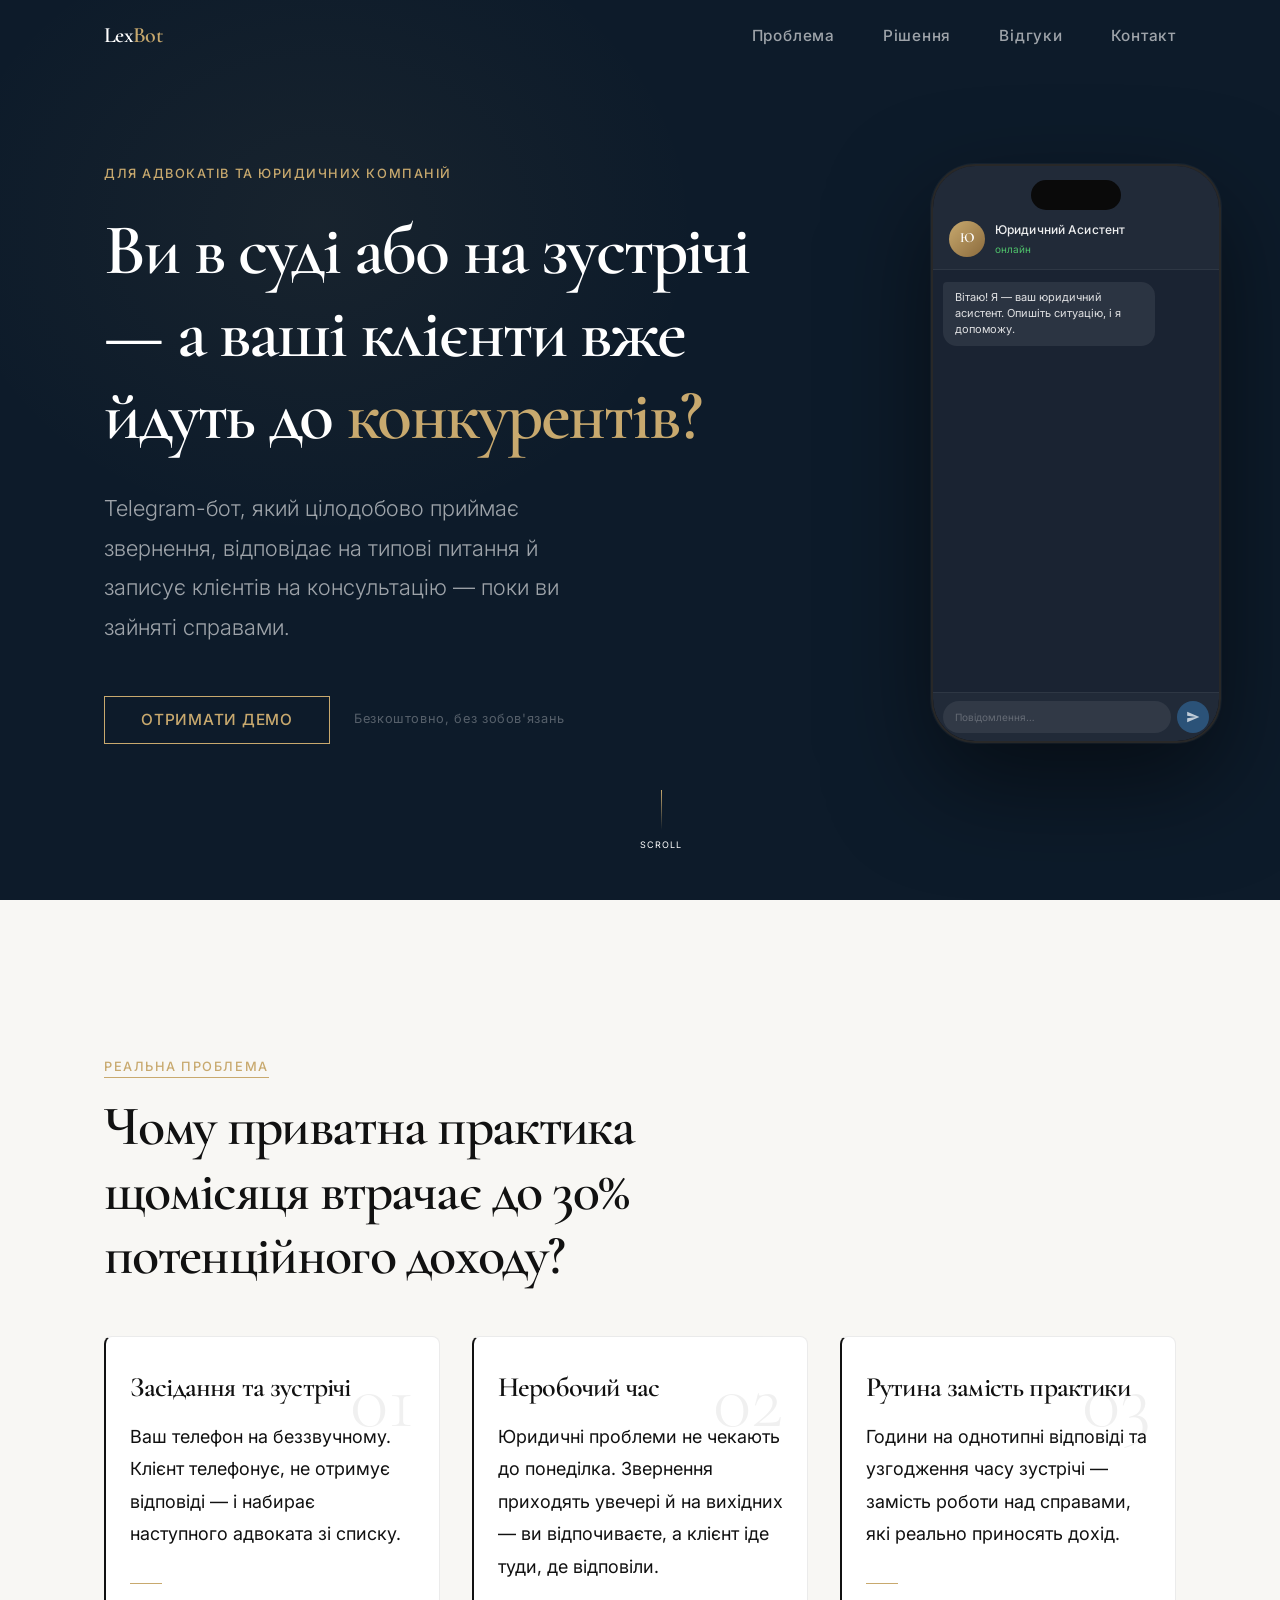
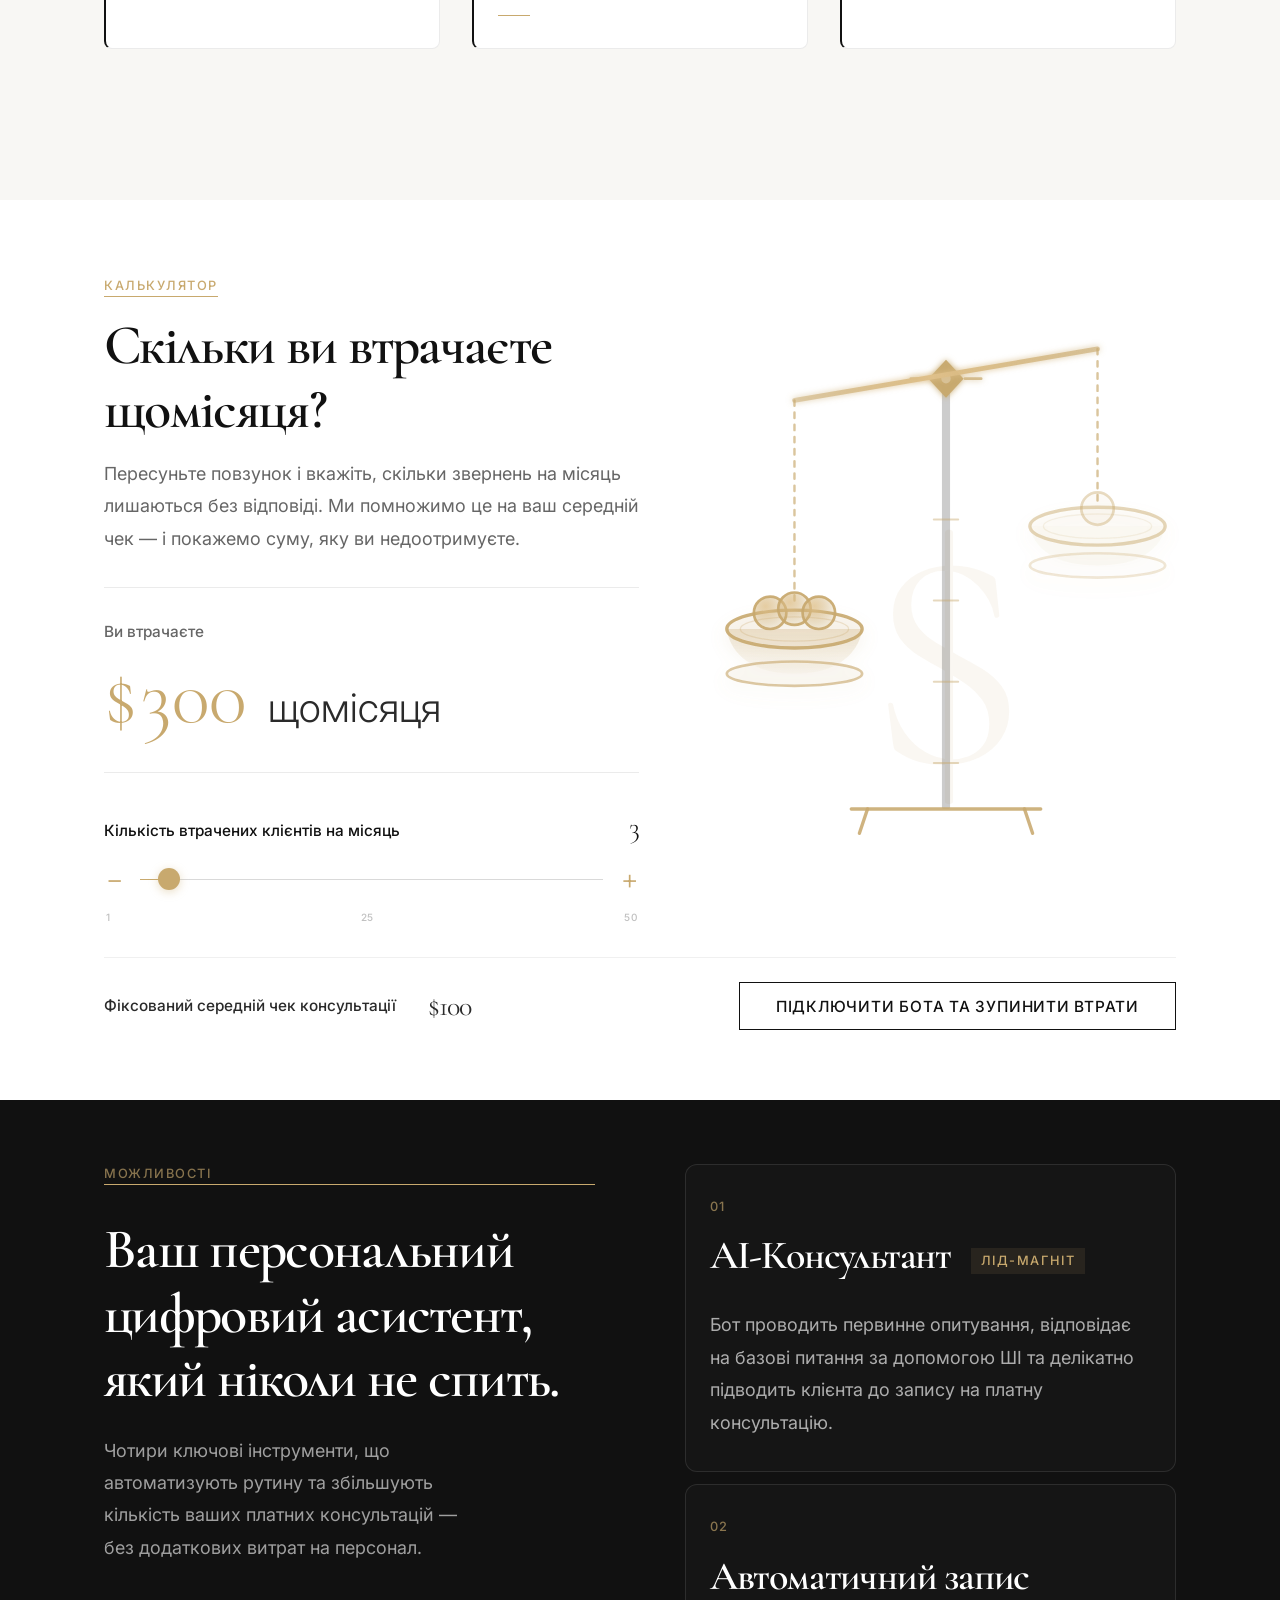
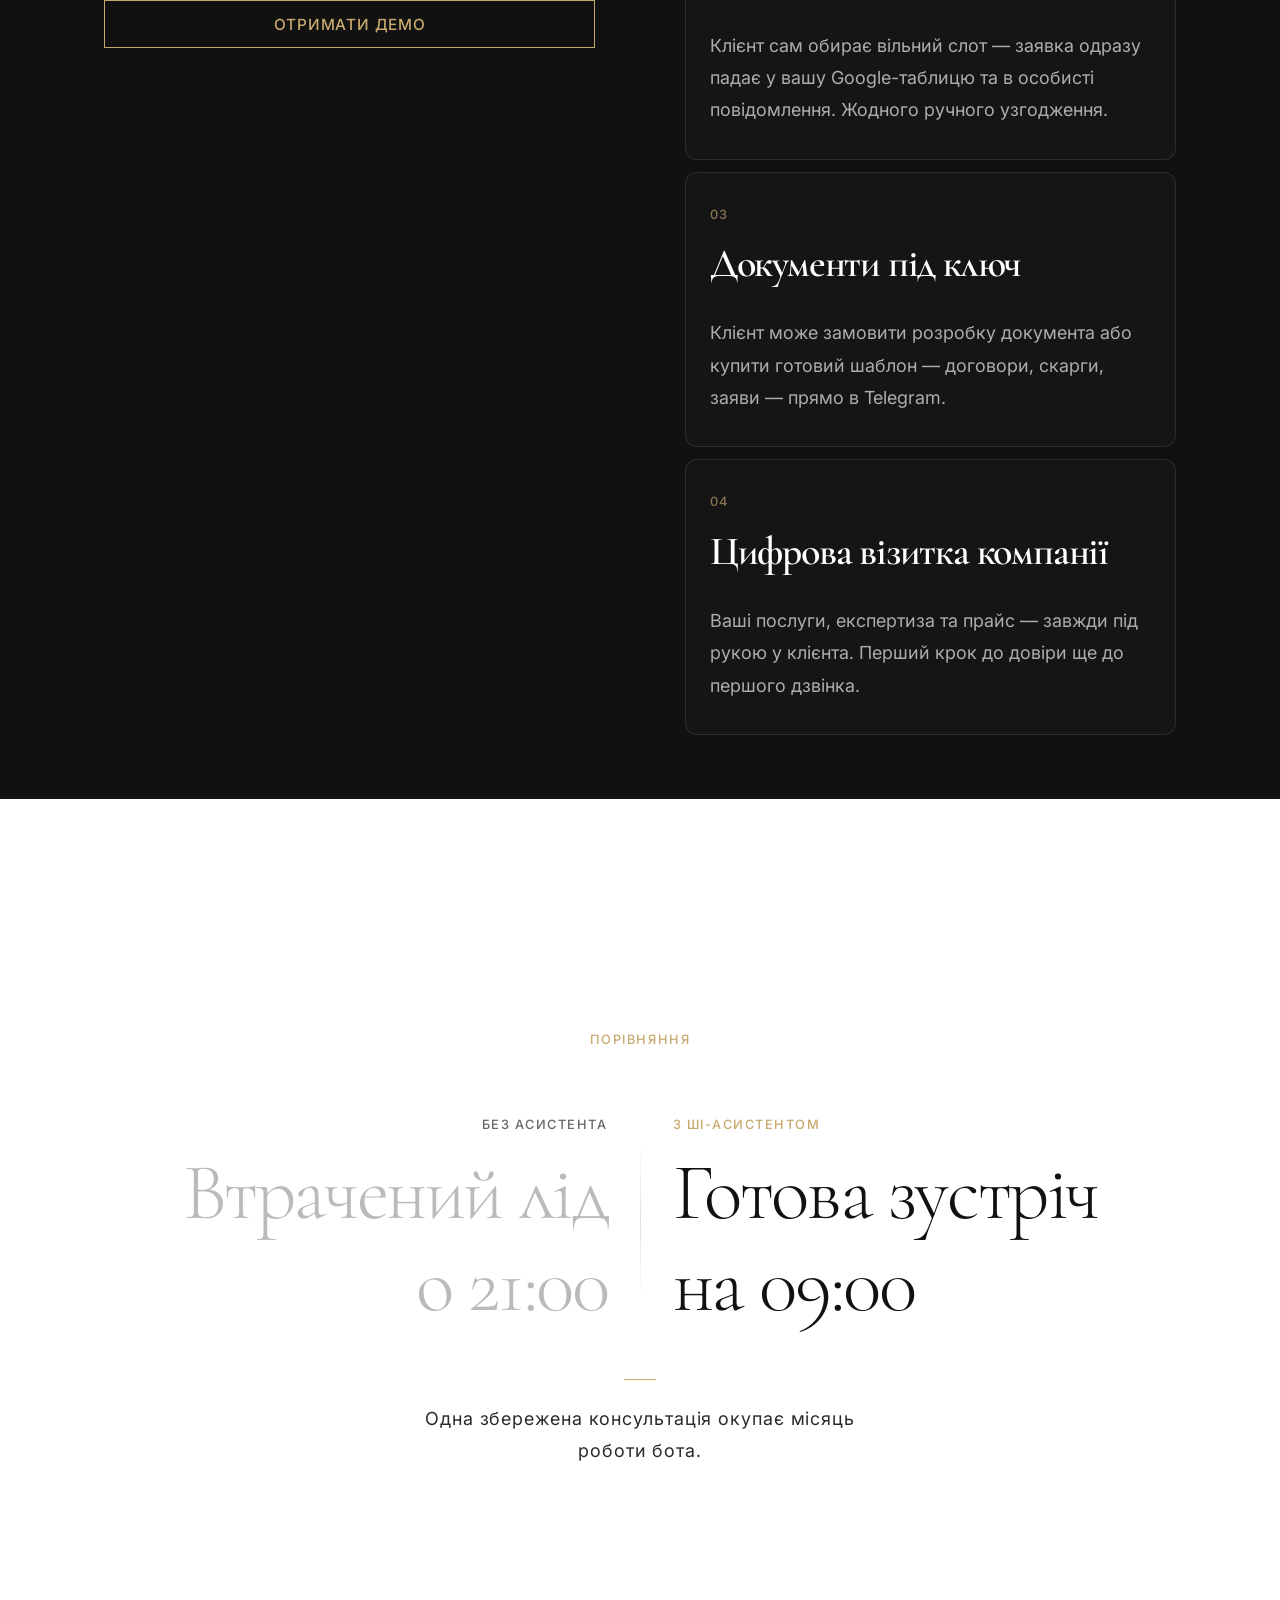
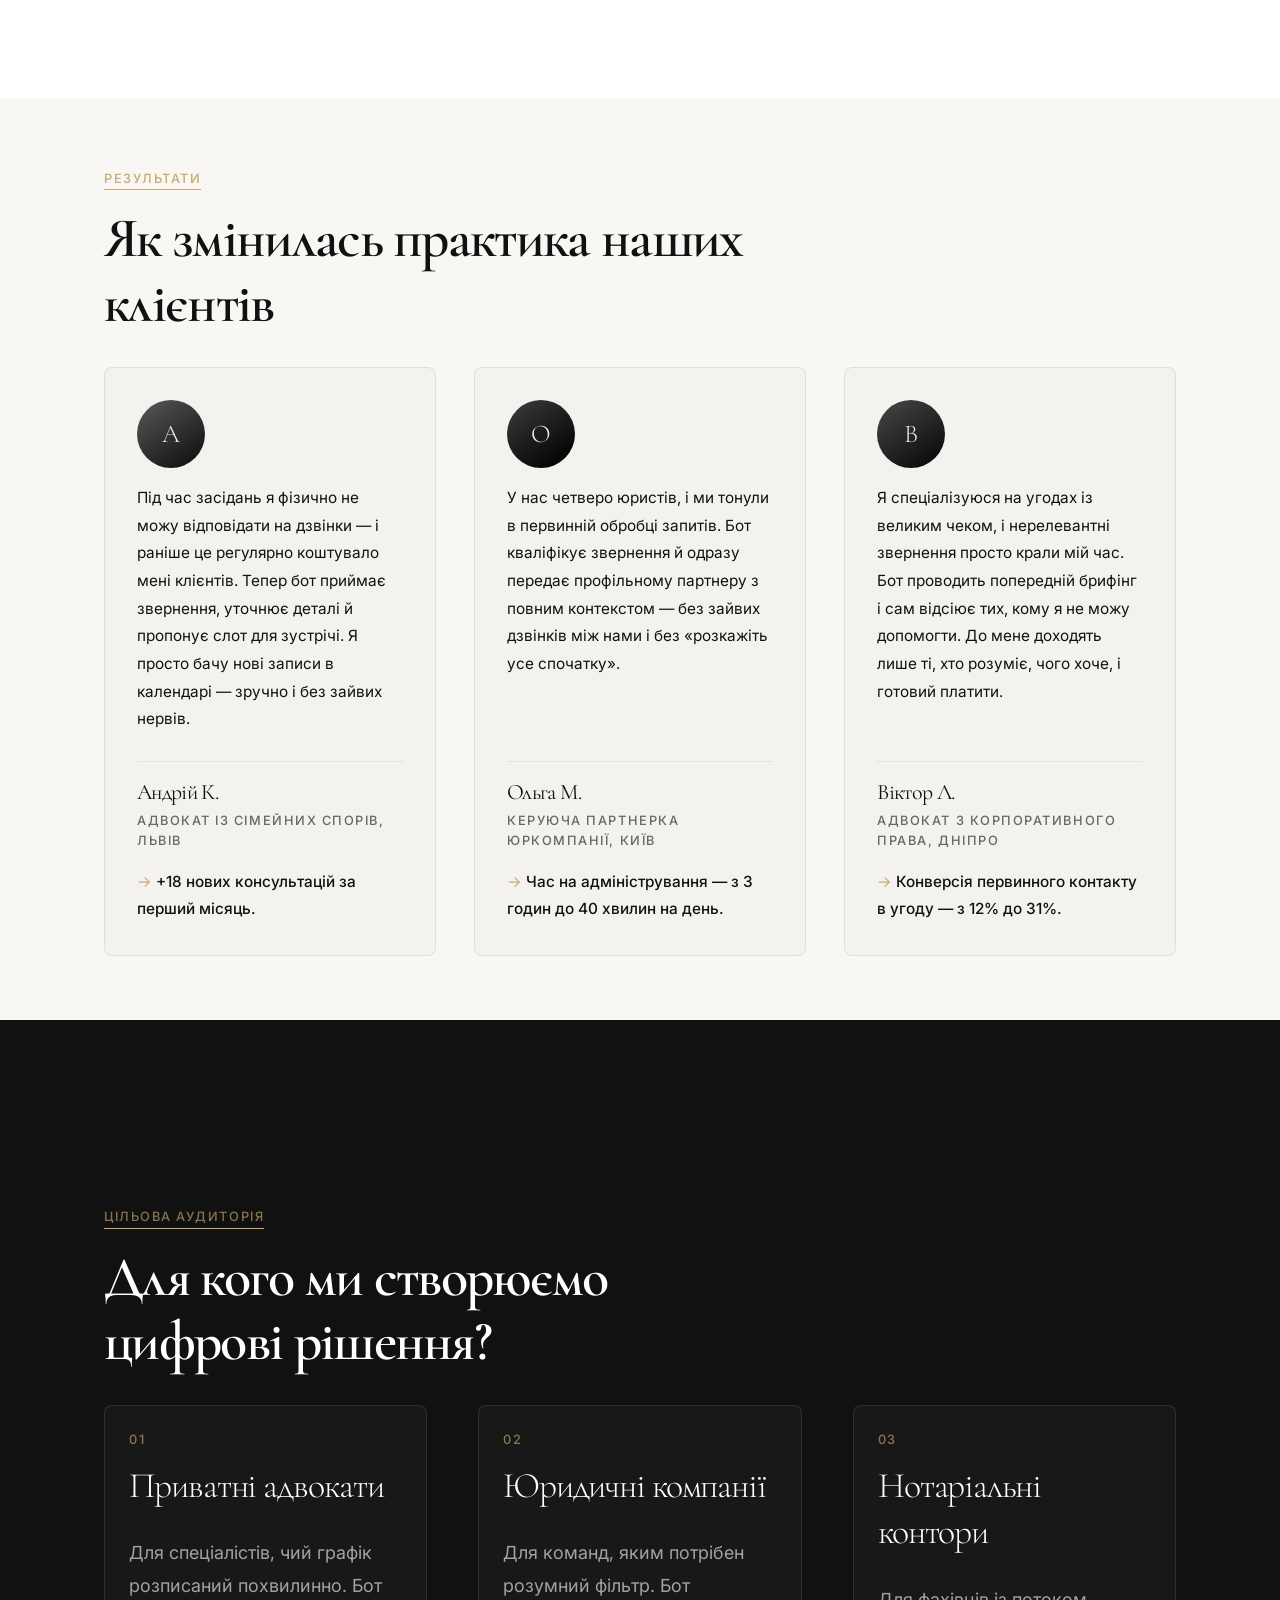
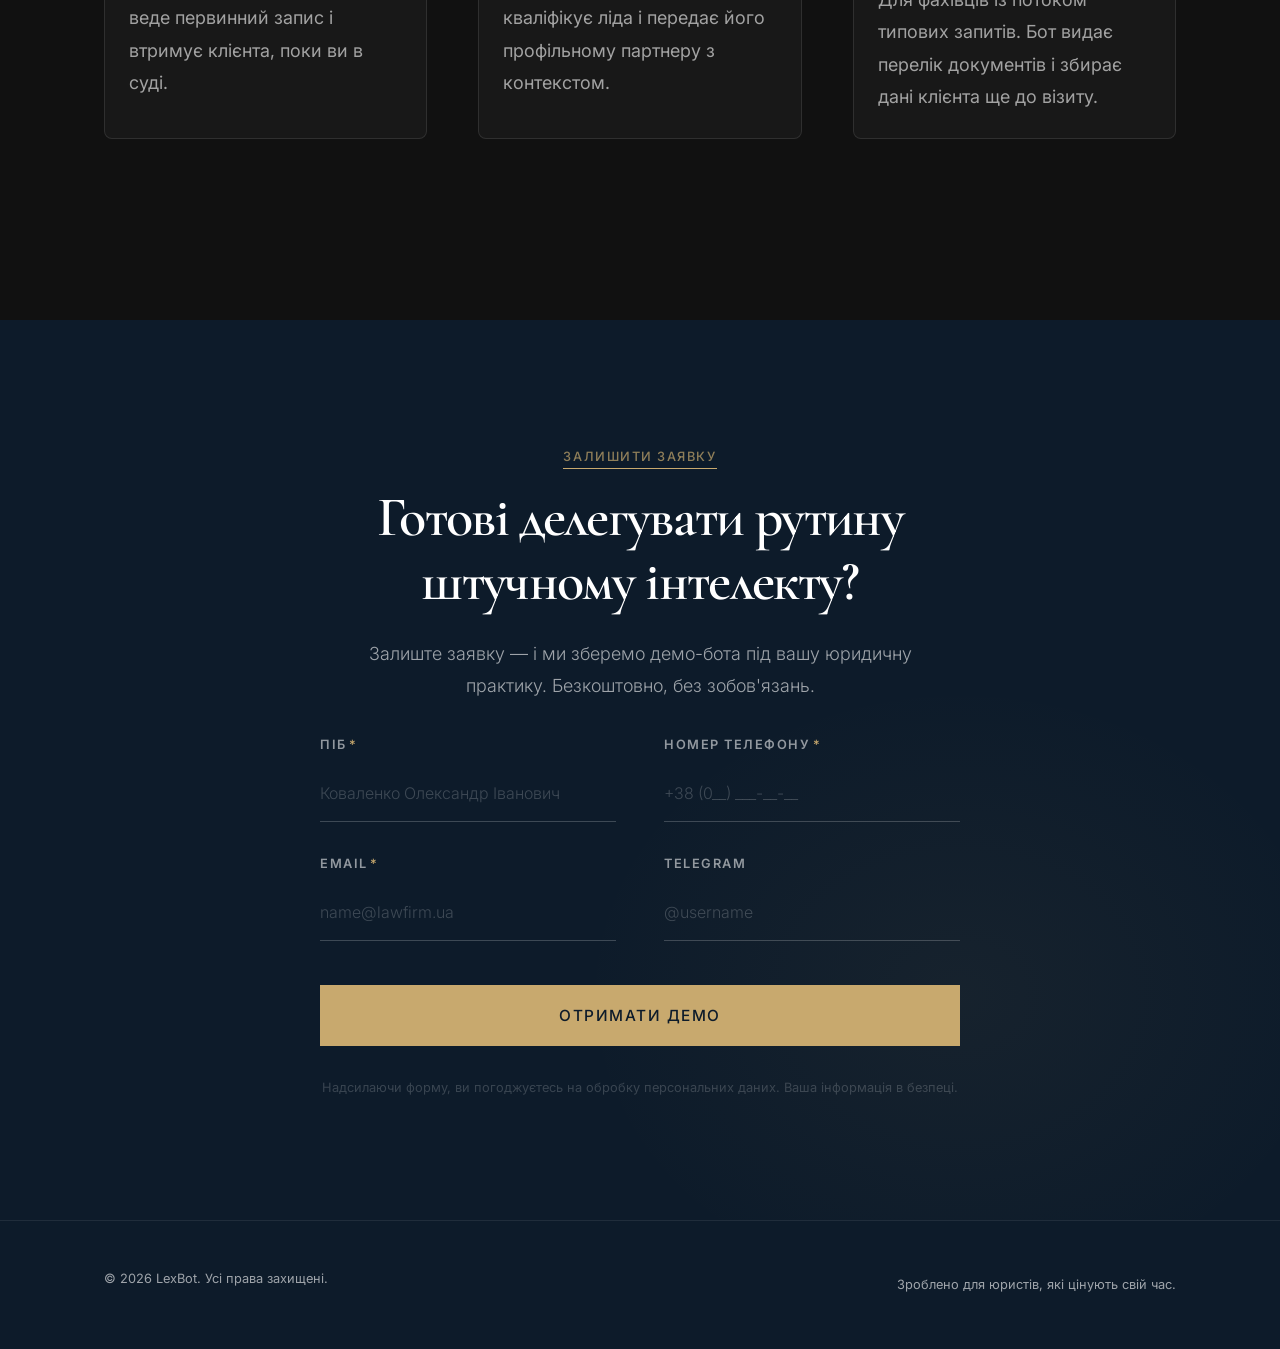
==== commit 9b83ce41: "Моб версія" ====
--- a/src/index.html
+++ b/src/index.html
@@ -2,7 +2,7 @@
 <html lang="uk">
 <head>
   <meta charset="UTF-8">
-  <meta name="viewport" content="width=device-width, initial-scale=1.0">
+  <meta name="viewport" content="width=device-width, initial-scale=1.0, viewport-fit=cover">
   <meta name="description" content="Автоматизуйте запис та первинну консультацію в юридичній практиці за допомогою розумного Telegram-бота. Працює 24/7.">
   <title>LexBot — Telegram-бот для юристів та адвокатів</title>
 
@@ -12,18 +12,18 @@
   <link href="https://fonts.googleapis.com/css2?family=Cormorant+Garamond:wght@300;400;600&family=Inter:wght@300;400;500&display=swap" rel="stylesheet">
 
   <!-- Styles (load order matters) -->
-  <link rel="stylesheet" href="css/variables.css">
-  <link rel="stylesheet" href="css/base.css">
-  <link rel="stylesheet" href="css/components.css">
-  <link rel="stylesheet" href="css/hero.css">
-  <link rel="stylesheet" href="css/problems.css">
-  <link rel="stylesheet" href="css/calculator.css">
-  <link rel="stylesheet" href="css/features.css">
-  <link rel="stylesheet" href="css/objections.css">
-  <link rel="stylesheet" href="css/testimonials.css">
-  <link rel="stylesheet" href="css/pricing.css">
-  <link rel="stylesheet" href="css/lead-form.css">
-  <link rel="stylesheet" href="css/animations.css">
+  <link rel="stylesheet" href="css/variables.css?v=2">
+  <link rel="stylesheet" href="css/base.css?v=2">
+  <link rel="stylesheet" href="css/components.css?v=2">
+  <link rel="stylesheet" href="css/hero.css?v=2">
+  <link rel="stylesheet" href="css/problems.css?v=2">
+  <link rel="stylesheet" href="css/calculator.css?v=9">
+  <link rel="stylesheet" href="css/features.css?v=3">
+  <link rel="stylesheet" href="css/objections.css?v=2">
+  <link rel="stylesheet" href="css/testimonials.css?v=2">
+  <link rel="stylesheet" href="css/pricing.css?v=2">
+  <link rel="stylesheet" href="css/lead-form.css?v=3">
+  <link rel="stylesheet" href="css/animations.css?v=2">
 </head>
 <body>
 
@@ -37,8 +37,32 @@
         <a href="#testimonials">Відгуки</a>
         <a href="#contact">Контакт</a>
       </nav>
+      <button
+        class="nav-toggle"
+        id="nav-toggle"
+        aria-label="Відкрити меню"
+        aria-expanded="false"
+        aria-controls="nav-overlay"
+      >
+        <span></span>
+        <span></span>
+        <span></span>
+      </button>
     </div>
   </header>
+
+  <!-- ─── Mobile Nav Overlay ────────────────────────────────── -->
+  <div class="nav-overlay" id="nav-overlay" aria-hidden="true" role="dialog" aria-label="Мобільна навігація">
+    <nav>
+      <ul class="nav-overlay-links">
+        <li><a class="nav-overlay-link" href="#problems">Проблема</a></li>
+        <li><a class="nav-overlay-link" href="#features">Рішення</a></li>
+        <li><a class="nav-overlay-link" href="#testimonials">Відгуки</a></li>
+        <li><a class="nav-overlay-link" href="#contact">Контакт</a></li>
+      </ul>
+    </nav>
+    <a href="#contact" class="btn btn-primary nav-overlay-cta">Отримати демо</a>
+  </div>
 
   <main>
 
@@ -181,18 +205,22 @@
                   Кількість втрачених клієнтів на місяць
                   <span class="calc-value-display" id="calc-value-display">3</span>
                 </label>
-                <input
-                  type="range"
-                  id="calc-clients"
-                  min="1"
-                  max="50"
-                  value="3"
-                  class="calc-slider"
-                  aria-label="Кількість втрачених клієнтів на місяць"
-                  aria-valuemin="1"
-                  aria-valuemax="50"
-                  aria-valuenow="3"
-                >
+                <div class="calc-slider-row">
+                  <span class="calc-slider-minus" aria-hidden="true">−</span>
+                  <input
+                    type="range"
+                    id="calc-clients"
+                    min="1"
+                    max="50"
+                    value="3"
+                    class="calc-slider"
+                    aria-label="Кількість втрачених клієнтів на місяць"
+                    aria-valuemin="1"
+                    aria-valuemax="50"
+                    aria-valuenow="3"
+                  >
+                  <span class="calc-slider-plus" aria-hidden="true">+</span>
+                </div>
                 <div class="calc-slider-markers" aria-hidden="true">
                   <span>1</span>
                   <span>25</span>
@@ -340,38 +368,58 @@
           <div class="features-list" role="list">
 
             <div class="feature-item reveal" role="listitem">
-              <span class="feature-num" aria-label="01">01</span>
-              <h3 class="feature-title">
-                AI-Консультант
-                <span class="feature-tag">Лід-магніт</span>
-              </h3>
-              <p class="feature-text">
-                Бот проводить первинне опитування, відповідає на базові питання за допомогою ШІ та делікатно підводить клієнта до запису на платну консультацію.
-              </p>
+              <div class="feature-header" role="button" tabindex="0" aria-expanded="false">
+                <span class="feature-num" aria-hidden="true">01</span>
+                <h3 class="feature-title">
+                  AI-Консультант
+                  <span class="feature-tag">Лід-магніт</span>
+                </h3>
+                <span class="feature-arrow" aria-hidden="true"></span>
+              </div>
+              <div class="feature-body">
+                <p class="feature-text">
+                  Бот проводить первинне опитування, відповідає на базові питання за допомогою ШІ та делікатно підводить клієнта до запису на платну консультацію.
+                </p>
+              </div>
             </div>
 
             <div class="feature-item reveal reveal-d1" role="listitem">
-              <span class="feature-num" aria-label="02">02</span>
-              <h3 class="feature-title">Автоматичний запис</h3>
-              <p class="feature-text">
-                Клієнт сам обирає вільний слот — заявка одразу падає у вашу Google-таблицю та в особисті повідомлення. Жодного ручного узгодження.
-              </p>
+              <div class="feature-header" role="button" tabindex="0" aria-expanded="false">
+                <span class="feature-num" aria-hidden="true">02</span>
+                <h3 class="feature-title">Автоматичний запис</h3>
+                <span class="feature-arrow" aria-hidden="true"></span>
+              </div>
+              <div class="feature-body">
+                <p class="feature-text">
+                  Клієнт сам обирає вільний слот — заявка одразу падає у вашу Google-таблицю та в особисті повідомлення. Жодного ручного узгодження.
+                </p>
+              </div>
             </div>
 
             <div class="feature-item reveal reveal-d2" role="listitem">
-              <span class="feature-num" aria-label="03">03</span>
-              <h3 class="feature-title">Документи під&nbsp;ключ</h3>
-              <p class="feature-text">
-                Клієнт може замовити розробку документа або купити готовий шаблон — договори, скарги, заяви — прямо в Telegram.
-              </p>
+              <div class="feature-header" role="button" tabindex="0" aria-expanded="false">
+                <span class="feature-num" aria-hidden="true">03</span>
+                <h3 class="feature-title">Документи під&nbsp;ключ</h3>
+                <span class="feature-arrow" aria-hidden="true"></span>
+              </div>
+              <div class="feature-body">
+                <p class="feature-text">
+                  Клієнт може замовити розробку документа або купити готовий шаблон — договори, скарги, заяви — прямо в Telegram.
+                </p>
+              </div>
             </div>
 
             <div class="feature-item reveal reveal-d3" role="listitem">
-              <span class="feature-num" aria-label="04">04</span>
-              <h3 class="feature-title">Цифрова візитка компанії</h3>
-              <p class="feature-text">
-                Ваші послуги, експертиза та прайс — завжди під рукою у клієнта. Перший крок до довіри ще до першого дзвінка.
-              </p>
+              <div class="feature-header" role="button" tabindex="0" aria-expanded="false">
+                <span class="feature-num" aria-hidden="true">04</span>
+                <h3 class="feature-title">Цифрова візитка компанії</h3>
+                <span class="feature-arrow" aria-hidden="true"></span>
+              </div>
+              <div class="feature-body">
+                <p class="feature-text">
+                  Ваші послуги, експертиза та прайс — завжди під рукою у клієнта. Перший крок до довіри ще до першого дзвінка.
+                </p>
+              </div>
             </div>
 
           </div>
--- a/src/css/base.css
+++ b/src/css/base.css
@@ -73,7 +73,7 @@
    Перевизначається у hero.css, features.css де потрібна інша
    логіка (header offset, sticky-scroll). */
 main > section {
-  min-height: 100svh;
+  min-height: 100dvh;
   width: 100%;
   display: flex;
   flex-direction: column;
@@ -128,6 +128,8 @@
   height: var(--header-height);
   display: flex;
   align-items: center;
+  /* Safe area: notch / Dynamic Island on iPhone */
+  padding-top: env(safe-area-inset-top);
 }
 
 .site-header.is-scrolled {
@@ -174,15 +176,133 @@
   color: var(--color-text-white);
 }
 
+/* ── Nav Toggle (Hamburger) ──────────────────────────────── */
+.nav-toggle {
+  display: none;
+  flex-direction: column;
+  justify-content: center;
+  align-items: center;
+  gap: 6px;
+  width: 44px;
+  height: 44px;
+  padding: 0;
+  background: none;
+  border: none;
+  cursor: pointer;
+  position: relative;
+  z-index: 160;
+  flex-shrink: 0;
+}
+
+.nav-toggle span {
+  display: block;
+  width: 22px;
+  height: 1px;
+  background: var(--color-text-white);
+  transform-origin: center;
+  transition:
+    transform  0.35s cubic-bezier(0.4, 0, 0.2, 1),
+    opacity    0.25s ease;
+}
+
+.nav-toggle.is-open span:nth-child(1) { transform: translateY(7px) rotate(45deg); }
+.nav-toggle.is-open span:nth-child(2) { opacity: 0; transform: scaleX(0); }
+.nav-toggle.is-open span:nth-child(3) { transform: translateY(-7px) rotate(-45deg); }
+
+/* ── Nav Overlay ─────────────────────────────────────────── */
+.nav-overlay {
+  display: none; /* on desktop — completely off */
+}
+
+/* ── Header bg when overlay is open ─────────────────────── */
+.site-header.nav-is-open {
+  background-color: var(--color-hero-bg);
+  backdrop-filter: none;
+  -webkit-backdrop-filter: none;
+  border-bottom-color: transparent;
+}
+
 @media (max-width: 768px) {
   .site-nav {
     display: none;
   }
 
-  /* Allow sections taller than viewport to scroll naturally */
+  .nav-toggle {
+    display: flex;
+  }
+
+  .nav-overlay {
+    position: fixed;
+    inset: 0;
+    z-index: 99;
+    background: var(--color-hero-bg);
+    display: flex;
+    flex-direction: column;
+    align-items: center;
+    justify-content: center;
+    gap: var(--space-9);
+    padding: var(--space-8) var(--container-padding);
+    padding-top: calc(var(--header-height) + var(--space-8));
+
+    opacity: 0;
+    pointer-events: none;
+    transition: opacity 0.4s cubic-bezier(0.4, 0, 0.2, 1);
+  }
+
+  .nav-overlay.is-open {
+    opacity: 1;
+    pointer-events: auto;
+  }
+
+  .nav-overlay-links {
+    display: flex;
+    flex-direction: column;
+    align-items: center;
+    gap: var(--space-6);
+    padding: 0;
+    margin: 0;
+    list-style: none;
+  }
+
+  .nav-overlay-link {
+    display: block;
+    font-family: var(--font-display);
+    font-size: var(--fs-3xl);
+    font-weight: var(--fw-light);
+    color: var(--color-text-white);
+    letter-spacing: var(--ls-tight);
+    line-height: var(--lh-tight);
+    opacity: 0;
+    transform: translateY(18px);
+    transition:
+      opacity   0.4s cubic-bezier(0.4, 0, 0.2, 1),
+      transform 0.4s cubic-bezier(0.4, 0, 0.2, 1),
+      color     var(--transition);
+  }
+
+  .nav-overlay.is-open .nav-overlay-link { opacity: 1; transform: translateY(0); }
+
+  /* Stagger delays */
+  .nav-overlay-links li:nth-child(1) .nav-overlay-link { transition-delay: 0.08s; }
+  .nav-overlay-links li:nth-child(2) .nav-overlay-link { transition-delay: 0.14s; }
+  .nav-overlay-links li:nth-child(3) .nav-overlay-link { transition-delay: 0.20s; }
+  .nav-overlay-links li:nth-child(4) .nav-overlay-link { transition-delay: 0.26s; }
+
+  .nav-overlay-cta {
+    opacity: 0;
+    transform: translateY(14px);
+    transition:
+      opacity   0.4s ease 0.32s,
+      transform 0.4s ease 0.32s;
+  }
+
+  .nav-overlay.is-open .nav-overlay-cta { opacity: 1; transform: translateY(0); }
+
+  /* Секції: рівний відступ зверху та знизу, висота auto щоб контент не обрізався */
   main > section {
     height: auto;
-    min-height: 100svh;
+    min-height: 100dvh;
+    padding-block: var(--section-padding-y);
   }
 
   h1, h2 {
@@ -192,6 +312,11 @@
   p {
     line-height: 1.6;
   }
+}
+
+/* Hover на посиланнях overlay — тільки для пристроїв з мишкою */
+@media (hover: hover) and (pointer: fine) {
+  .nav-overlay-link:hover { color: var(--color-accent); }
 }
 
 /* ── Footer ─────────────────────────────────────────────── */
@@ -199,6 +324,8 @@
   background-color: var(--color-hero-bg);
   border-top: 1px solid var(--color-border);
   padding-block: var(--space-7);
+  /* Safe area: Home Indicator on iPhone */
+  padding-bottom: max(var(--space-7), env(safe-area-inset-bottom));
 }
 
 .site-footer .container {
--- a/src/css/hero.css
+++ b/src/css/hero.css
@@ -1,7 +1,7 @@
 /* ── Блок 1: Hero ───────────────────────────────────────── */
 .hero {
   position: relative;
-  min-height: 100svh;
+  min-height: 100dvh;
   background-color: var(--color-hero-bg);
   display: flex;
   flex-direction: column;
@@ -102,7 +102,8 @@
   align-items: center;
   justify-content: center;
   flex-shrink: 0;
-  order: -1;
+  /* order: -1 only on desktop where grid is 2-col;
+     on mobile (1-col) phone stays AFTER the text */
 }
 
 .phone-mockup {
@@ -180,7 +181,6 @@
 
   /* Right column: flex column → tilt-wrapper розтягується на всю висоту */
   .hero-visual {
-    order: 0;
     display: flex;
     flex-direction: column;
   }
@@ -211,6 +211,17 @@
   .hero-scroll {
     display: none;
   }
+
+  /* CTA на повну ширину — більша зона тапу на вузьких екранах */
+  .hero-cta-group {
+    flex-direction: column;
+    align-items: stretch;
+  }
+
+  .hero-cta-group .btn {
+    width: 100%;
+    justify-content: center;
+  }
 }
 
 @media (max-width: 480px) {
--- a/src/css/problems.css
+++ b/src/css/problems.css
@@ -35,11 +35,13 @@
   transition: border-color var(--transition), transform var(--transition), box-shadow var(--transition);
 }
 
-.problem-card:hover {
-  border-color: rgba(0, 0, 0, 0.14);
-  border-left-color: var(--color-accent);
-  transform: translateY(-4px);
-  box-shadow: 0 8px 28px rgba(0, 0, 0, 0.08);
+@media (hover: hover) and (pointer: fine) {
+  .problem-card:hover {
+    border-color: rgba(0, 0, 0, 0.14);
+    border-left-color: var(--color-accent);
+    transform: translateY(-4px);
+    box-shadow: 0 8px 28px rgba(0, 0, 0, 0.08);
+  }
 }
 
 .problem-card-index {
@@ -83,8 +85,10 @@
   transition: width var(--transition-slow);
 }
 
-.problem-card:hover::after {
-  width: 64px;
+@media (hover: hover) and (pointer: fine) {
+  .problem-card:hover::after {
+    width: 64px;
+  }
 }
 
 /* ── Responsive ──────────────────────────────────────────── */
--- a/src/css/calculator.css
+++ b/src/css/calculator.css
@@ -93,6 +93,35 @@
   display: flex;
   flex-direction: column;
   gap: var(--space-4);
+}
+
+/* Рядок: − [слайдер] + */
+.calc-slider-row {
+  display: flex;
+  align-items: center;
+  gap: var(--space-4);
+}
+
+.calc-slider-minus,
+.calc-slider-plus {
+  font-family: var(--font-body);
+  font-size: var(--fs-xl);
+  font-weight: var(--fw-light);
+  color: var(--color-accent);
+  flex-shrink: 0;
+  user-select: none;
+  line-height: 1;
+  width: 20px;
+  text-align: center;
+  cursor: pointer;
+  transition: opacity var(--transition);
+}
+
+@media (hover: hover) and (pointer: fine) {
+  .calc-slider-minus:hover,
+  .calc-slider-plus:hover {
+    opacity: 0.7;
+  }
 }
 
 .calc-label {
@@ -431,6 +460,7 @@
 
   .calculator-footer .btn {
     width: 100%;
+    text-align: center;
     justify-content: center;
     white-space: normal;
     line-height: var(--lh-snug);
@@ -439,22 +469,110 @@
 }
 
 @media (max-width: 768px) {
-  .calc-amount {
-    font-size: clamp(2rem, 10vw, 3rem);
-  }
-
-  .calc-period {
-    font-size: var(--fs-lg);
+  /* Секція: менший вертикальний відступ щоб весь блок вліз на екран */
+  .calculator {
+    padding-block: var(--space-5);
+  }
+
+  /* Ховаємо довгий описовий абзац — він забирає 4+ рядки висоти */
+  .calculator-header p {
+    display: none;
+  }
+
+  /* Контейнер: менший gap між підблоками */
+  .calculator .container {
+    gap: var(--space-4);
+  }
+
+  .calculator-left {
+    gap: var(--space-4);
+  }
+
+  .calculator-controls {
+    gap: var(--space-3);
+  }
+
+  /* Дисплей: по центру + компактний padding */
+  .calculator-display {
+    padding-block: var(--space-4);
+    align-items: center;
+  }
+
+  .calc-prefix {
+    display: block;
+    width: 100%;
+    text-align: center;
+    font-size: var(--fs-xs);
+    color: var(--color-text-muted);
   }
 
   .calc-result {
     flex-direction: column;
-    gap: var(--space-2);
-  }
-
-  .calc-slider::-webkit-slider-thumb { width: 28px; height: 28px; }
-  .calc-slider::-moz-range-thumb     { width: 28px; height: 28px; }
-  .calc-slider { height: 2px; padding-block: 10px; }
+    align-items: center;
+    justify-content: center;
+    gap: var(--space-1);
+    width: 100%;
+    text-align: center;
+  }
+
+  .calc-amount {
+    font-size: clamp(2.5rem, 12vw, 3.5rem);
+    display: block;
+    text-align: center;
+    width: 100%;
+  }
+
+  .calc-period {
+    font-size: var(--fs-base);
+    display: block;
+    text-align: center;
+    width: 100%;
+  }
+
+  /* Слайдер: трек 3px, thumb 20px */
+  .calc-slider {
+    width: 100%;
+    height: 3px;
+    padding: 0;
+    margin: 0;
+    cursor: pointer;
+    background: rgba(0, 0, 0, 0.15);
+    border-radius: 2px;
+  }
+
+  .calc-slider::-webkit-slider-runnable-track {
+    height: 3px;
+    border-radius: 2px;
+  }
+
+  .calc-slider::-webkit-slider-thumb {
+    width: 20px;
+    height: 20px;
+    margin-top: -8.5px; /* (track 3px - thumb 20px) / 2 */
+    box-shadow: 0 2px 8px rgba(200, 169, 110, 0.45);
+  }
+
+  .calc-slider::-moz-range-thumb {
+    width: 20px;
+    height: 20px;
+    box-shadow: 0 2px 8px rgba(200, 169, 110, 0.45);
+  }
+
+
+  .calc-slider::-webkit-slider-thumb {
+    width: 18px;
+    height: 18px;
+    box-shadow: 0 1px 6px rgba(200, 169, 110, 0.50);
+  }
+  .calc-slider::-moz-range-thumb {
+    width: 18px;
+    height: 18px;
+    box-shadow: 0 1px 6px rgba(200, 169, 110, 0.50);
+  }
+
+  .calculator-footer {
+    padding-top: var(--space-3);
+  }
 }
 
 @media (max-width: 480px) {
--- a/src/css/features.css
+++ b/src/css/features.css
@@ -78,12 +78,24 @@
     box-shadow 0.3s ease;
 }
 
-/* Full card highlight on hover */
-.feature-item:hover {
-  background: rgba(255, 255, 255, 0.05);
-  border-color: rgba(200, 169, 110, 0.35);
-  transform: translateY(-4px);
-  box-shadow: 0 8px 32px rgba(0, 0, 0, 0.25);
+/* Full card highlight on hover — desktop only */
+@media (hover: hover) and (pointer: fine) {
+  .feature-item:hover {
+    background: rgba(255, 255, 255, 0.05);
+    border-color: rgba(200, 169, 110, 0.35);
+    transform: translateY(-4px);
+    box-shadow: 0 8px 32px rgba(0, 0, 0, 0.25);
+  }
+}
+
+/* ── Feature Header (wrapper for num + title + arrow) ────── */
+.feature-header {
+  display: contents; /* на десктопі: прозора обгортка, діти у потоці картки */
+}
+
+/* Стрілка — прихована на десктопі */
+.feature-arrow {
+  display: none;
 }
 
 /* ── Serial Number ───────────────────────────────────────── */
@@ -123,6 +135,10 @@
 }
 
 /* ── Description ─────────────────────────────────────────── */
+.feature-body {
+  /* На десктопі: просто показуємо вміст */
+}
+
 .feature-text {
   font-size: var(--fs-base);
   font-weight: var(--fw-regular);
@@ -131,7 +147,7 @@
   max-width: 480px;
 }
 
-/* ── Responsive: tablet ──────────────────────────────────── */
+/* ── Responsive: accordion на мобільному ────────────────── */
 @media (max-width: 900px) {
   .features {
     padding-block: var(--section-padding-y);
@@ -139,7 +155,7 @@
 
   .features .container {
     grid-template-columns: 1fr;
-    gap: var(--space-7);
+    gap: var(--space-6);
   }
 
   .features-sticky-col {
@@ -153,18 +169,130 @@
     padding-bottom: 0;
   }
 
-  .feature-text {
+  /* Список: вертикальний стовпчик без gap — border ділить плашки */
+  .features-scroll-col .features-list {
+    display: flex;
+    flex-direction: column;
+    gap: 0;
+    border-top: 1px solid rgba(255, 255, 255, 0.10);
+  }
+
+  /* Кожна картка → плашка-рядок */
+  .features-scroll-col .feature-item {
+    padding: 0;
+    border: none;
+    border-bottom: 1px solid rgba(255, 255, 255, 0.10);
+    border-radius: 0;
+    background: transparent;
+    gap: 0;
+    transform: none !important;
+    box-shadow: none !important;
+  }
+
+  /* .feature-header стає реальним flex-рядком (замість display:contents) */
+  .features-scroll-col .feature-header {
+    display: flex;
+    align-items: center;
+    gap: var(--space-4);
+    padding: var(--space-5) var(--space-4);
+    cursor: pointer;
+    user-select: none;
+    transition: background var(--transition);
+  }
+
+  .features-scroll-col .feature-header:active {
+    background: rgba(255, 255, 255, 0.04);
+  }
+
+  /* Номер у плашці */
+  .features-scroll-col .feature-num {
+    flex-shrink: 0;
+    opacity: 0.50;
+  }
+
+  /* Назва займає весь простір */
+  .features-scroll-col .feature-title {
+    flex: 1;
+    font-size: var(--fs-lg);
+    font-weight: var(--fw-semibold);
+    margin-bottom: 0;
+  }
+
+  /* Тег на мобільному — на нижній рядок */
+  .features-scroll-col .feature-tag {
+    display: block;
+    margin-left: 0;
+    margin-top: var(--space-1);
+  }
+
+  /* Стрілка — видима на мобільному */
+  .features-scroll-col .feature-arrow {
+    display: block;
+    flex-shrink: 0;
+    width: 16px;
+    height: 16px;
+    position: relative;
+    transition: transform 0.3s ease;
+  }
+
+  .features-scroll-col .feature-arrow::before,
+  .features-scroll-col .feature-arrow::after {
+    content: '';
+    position: absolute;
+    background: rgba(255, 255, 255, 0.45);
+    border-radius: 1px;
+  }
+
+  /* Chevron ↓ */
+  .features-scroll-col .feature-arrow::before {
+    width: 9px;
+    height: 1.5px;
+    top: 7px;
+    left: 0;
+    transform: rotate(45deg);
+    transform-origin: right center;
+  }
+
+  .features-scroll-col .feature-arrow::after {
+    width: 9px;
+    height: 1.5px;
+    top: 7px;
+    right: 0;
+    transform: rotate(-45deg);
+    transform-origin: left center;
+  }
+
+  /* Стрілка вгору при відкритому стані */
+  .features-scroll-col .feature-item.is-open .feature-arrow {
+    transform: rotate(180deg);
+  }
+
+  /* Тіло — прихований за замовчуванням */
+  .features-scroll-col .feature-body {
+    max-height: 0;
+    overflow: hidden;
+    transition: max-height 0.35s cubic-bezier(0.4, 0, 0.2, 1);
+  }
+
+  /* Відкритий стан */
+  .features-scroll-col .feature-item.is-open .feature-body {
+    max-height: 300px;
+  }
+
+  .features-scroll-col .feature-text {
+    padding: 0 var(--space-4) var(--space-5);
+    font-size: var(--fs-sm);
     max-width: 100%;
-  }
-}
-
-/* ── Responsive: mobile ──────────────────────────────────── */
-@media (max-width: 480px) {
-  .feature-item {
-    padding: var(--space-5);
-  }
-
-  .features-list {
-    gap: var(--space-3);
-  }
-}
+    margin-bottom: 0;
+  }
+
+  /* Підсвітка відкритої плашки */
+  .features-scroll-col .feature-item.is-open .feature-header {
+    background: rgba(255, 255, 255, 0.04);
+  }
+
+  .features-scroll-col .feature-item.is-open .feature-arrow::before,
+  .features-scroll-col .feature-item.is-open .feature-arrow::after {
+    background: var(--color-accent);
+  }
+}
--- a/src/css/objections.css
+++ b/src/css/objections.css
@@ -113,27 +113,30 @@
 
 /* ── Responsive ──────────────────────────────────────────── */
 @media (max-width: 768px) {
+  .objections .container {
+    align-items: center;
+  }
+
   .versus-grid {
     grid-template-columns: 1fr;
     gap: 0;
+    width: 100%;
   }
 
-  .versus-col {
-    padding: var(--space-8) var(--space-4);
-    align-items: flex-start;
-    text-align: left;
+  /* Всі колонки по центру */
+  .versus-col,
+  .versus-col--without,
+  .versus-col--with {
+    padding: var(--space-6) var(--space-4);
+    align-items: center;
+    text-align: center;
   }
 
-  .versus-col--without {
-    text-align: left;
-    align-items: flex-start;
-  }
-
-  /* Horizontal divider on mobile */
+  /* Горизонтальний роздільник по центру */
   .versus-divider {
     width: 40px;
     height: 1px;
-    margin: 0 var(--space-4);
+    margin: 0 auto;
     background: linear-gradient(
       to right,
       transparent,
@@ -144,11 +147,14 @@
 
   .versus-result {
     font-size: clamp(1.8rem, 8vw, 2.8rem);
+    text-align: center;
   }
 }
 
 @media (max-width: 480px) {
-  .versus-col {
-    padding: var(--space-6) 0;
+  .versus-col,
+  .versus-col--without,
+  .versus-col--with {
+    padding: var(--space-5) 0;
   }
 }
--- a/src/css/testimonials.css
+++ b/src/css/testimonials.css
@@ -37,9 +37,11 @@
   transition: border-color var(--transition), box-shadow var(--transition);
 }
 
-.testimonial-item:hover {
-  border-color: rgba(0, 0, 0, 0.18);
-  box-shadow: 0 4px 20px rgba(0, 0, 0, 0.06);
+@media (hover: hover) and (pointer: fine) {
+  .testimonial-item:hover {
+    border-color: rgba(0, 0, 0, 0.18);
+    box-shadow: 0 4px 20px rgba(0, 0, 0, 0.06);
+  }
 }
 
 /* ── CSS Avatar (grayscale studio portrait placeholder) ──── */
--- a/src/css/pricing.css
+++ b/src/css/pricing.css
@@ -43,9 +43,11 @@
   transition: border-color var(--transition), background var(--transition);
 }
 
-.audience-item:hover {
-  border-color: rgba(200, 169, 110, 0.40);
-  background: rgba(255, 255, 255, 0.05);
+@media (hover: hover) and (pointer: fine) {
+  .audience-item:hover {
+    border-color: rgba(200, 169, 110, 0.40);
+    background: rgba(255, 255, 255, 0.05);
+  }
 }
 
 /* ── Serial Number ───────────────────────────────────────── */
--- a/src/css/lead-form.css
+++ b/src/css/lead-form.css
@@ -68,9 +68,9 @@
 /* ── Label ───────────────────────────────────────────────── */
 .form-label {
   font-family: var(--font-body);
-  font-size: 11px;
-  font-weight: 600;
-  letter-spacing: 0.10em;
+  font-size: var(--fs-xs);
+  font-weight: var(--fw-semibold);
+  letter-spacing: var(--ls-wider);
   text-transform: uppercase;
   color: rgba(255, 255, 255, 0.55);
   user-select: none;
@@ -344,10 +344,36 @@
 
 /* ── Responsive ──────────────────────────────────────────── */
 @media (max-width: 768px) {
+  /* Секція: менший padding щоб форма вмістилась на 1 екран */
+  .lead-form-section {
+    padding-block: var(--space-6);
+  }
+
+  /* Gap між заголовком і формою */
+  .lead-form-section .container {
+    gap: var(--space-6);
+  }
+
+  /* Ховаємо описовий абзац — заощаджуємо ~60px висоти */
+  .lead-form-header p {
+    display: none;
+  }
+
+  /* Менша відстань під h2 */
+  .lead-form-header h2 {
+    font-size: var(--fs-2xl);
+    margin-bottom: var(--space-3);
+  }
+
+  /* Менший відступ під section-label */
+  .lead-form-header .section-label {
+    margin-bottom: var(--space-2);
+  }
+
   .lead-form-wrapper {
     grid-template-columns: 1fr;
     max-width: 100%;
-    row-gap: var(--space-7);
+    row-gap: var(--space-6);
   }
 
   .form-group--full,
@@ -355,4 +381,27 @@
   .form-privacy {
     grid-column: 1;
   }
-}
+
+  /* Input: компактніший padding */
+  .form-input {
+    padding: 10px 0;
+    min-height: 44px;
+  }
+
+  /* Менший відступ перед кнопкою */
+  .form-submit-row {
+    margin-top: var(--space-2);
+  }
+
+  /* Кнопка: компактніша висота */
+  .form-submit {
+    padding: 16px 24px;
+  }
+
+  /* Privacy дрібніша */
+  .form-privacy {
+    font-size: var(--fs-xs);
+    margin-top: 0;
+    opacity: 0.6;
+  }
+}
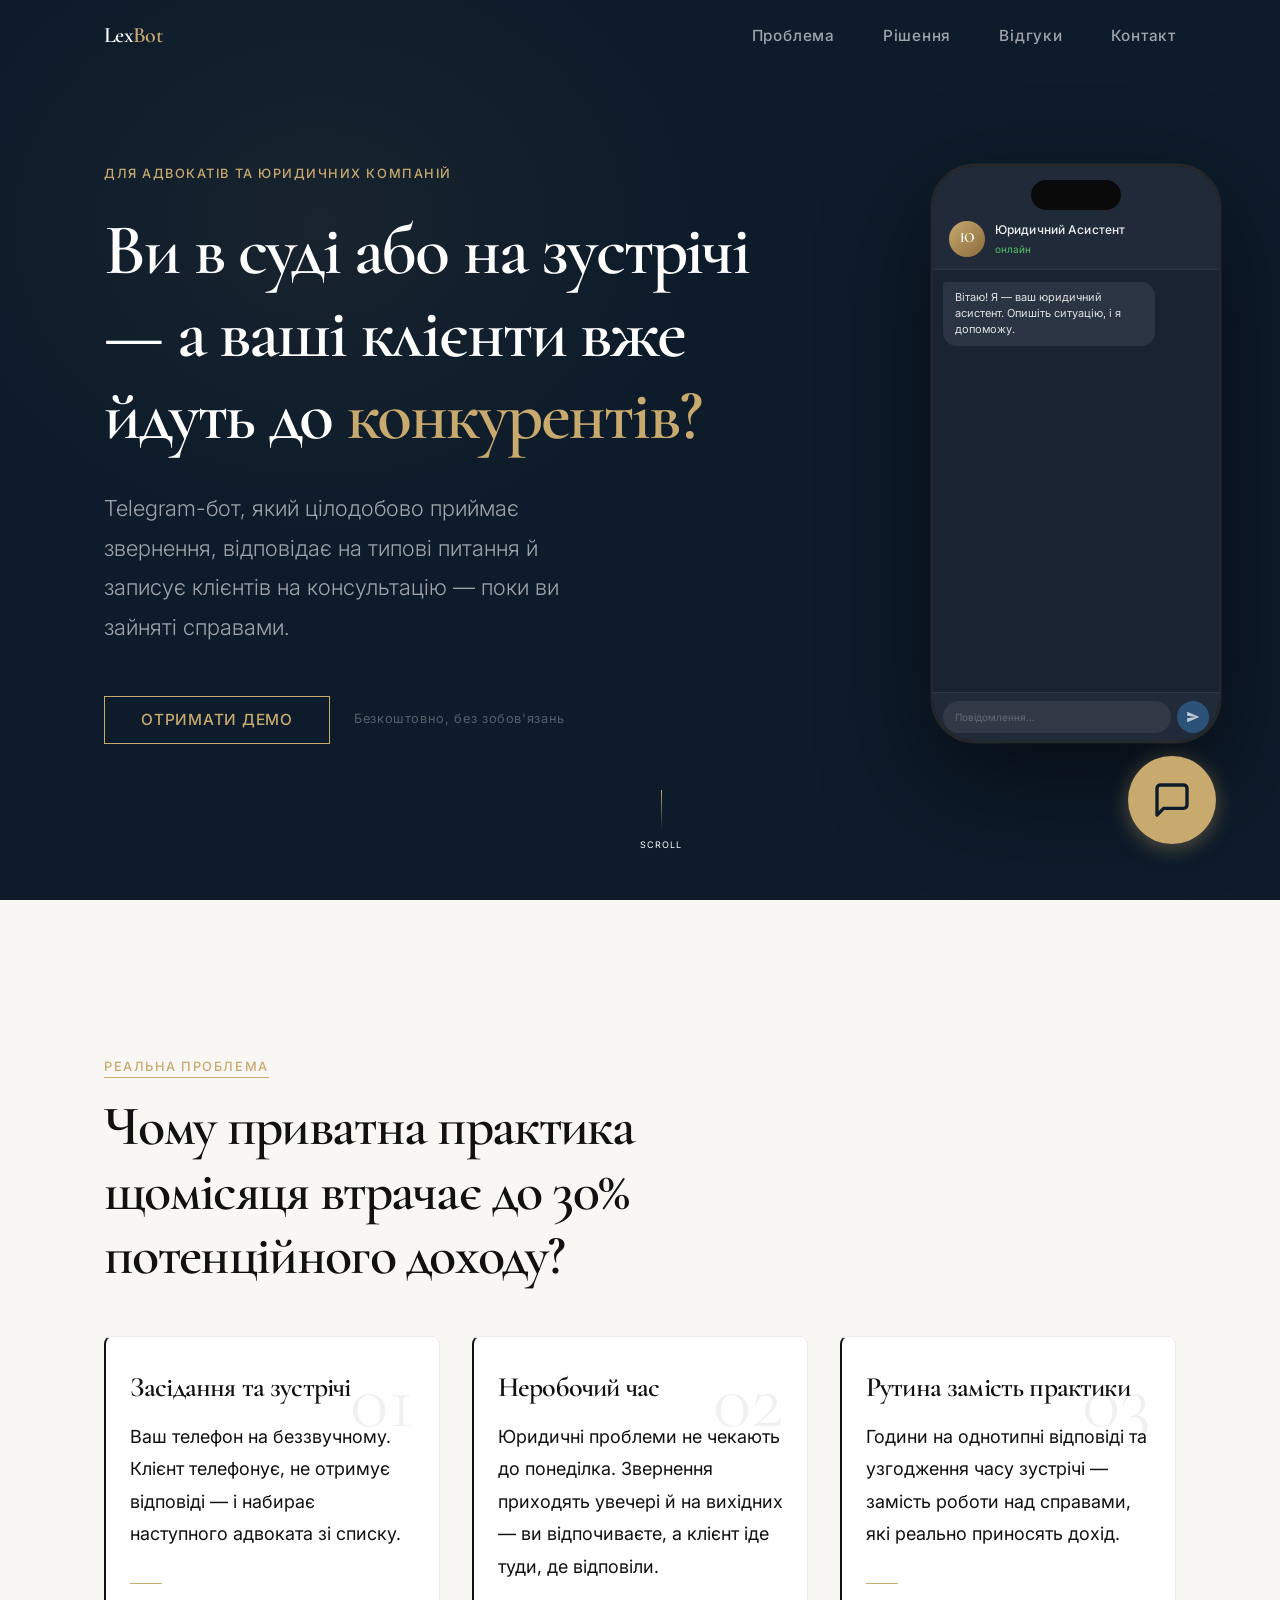
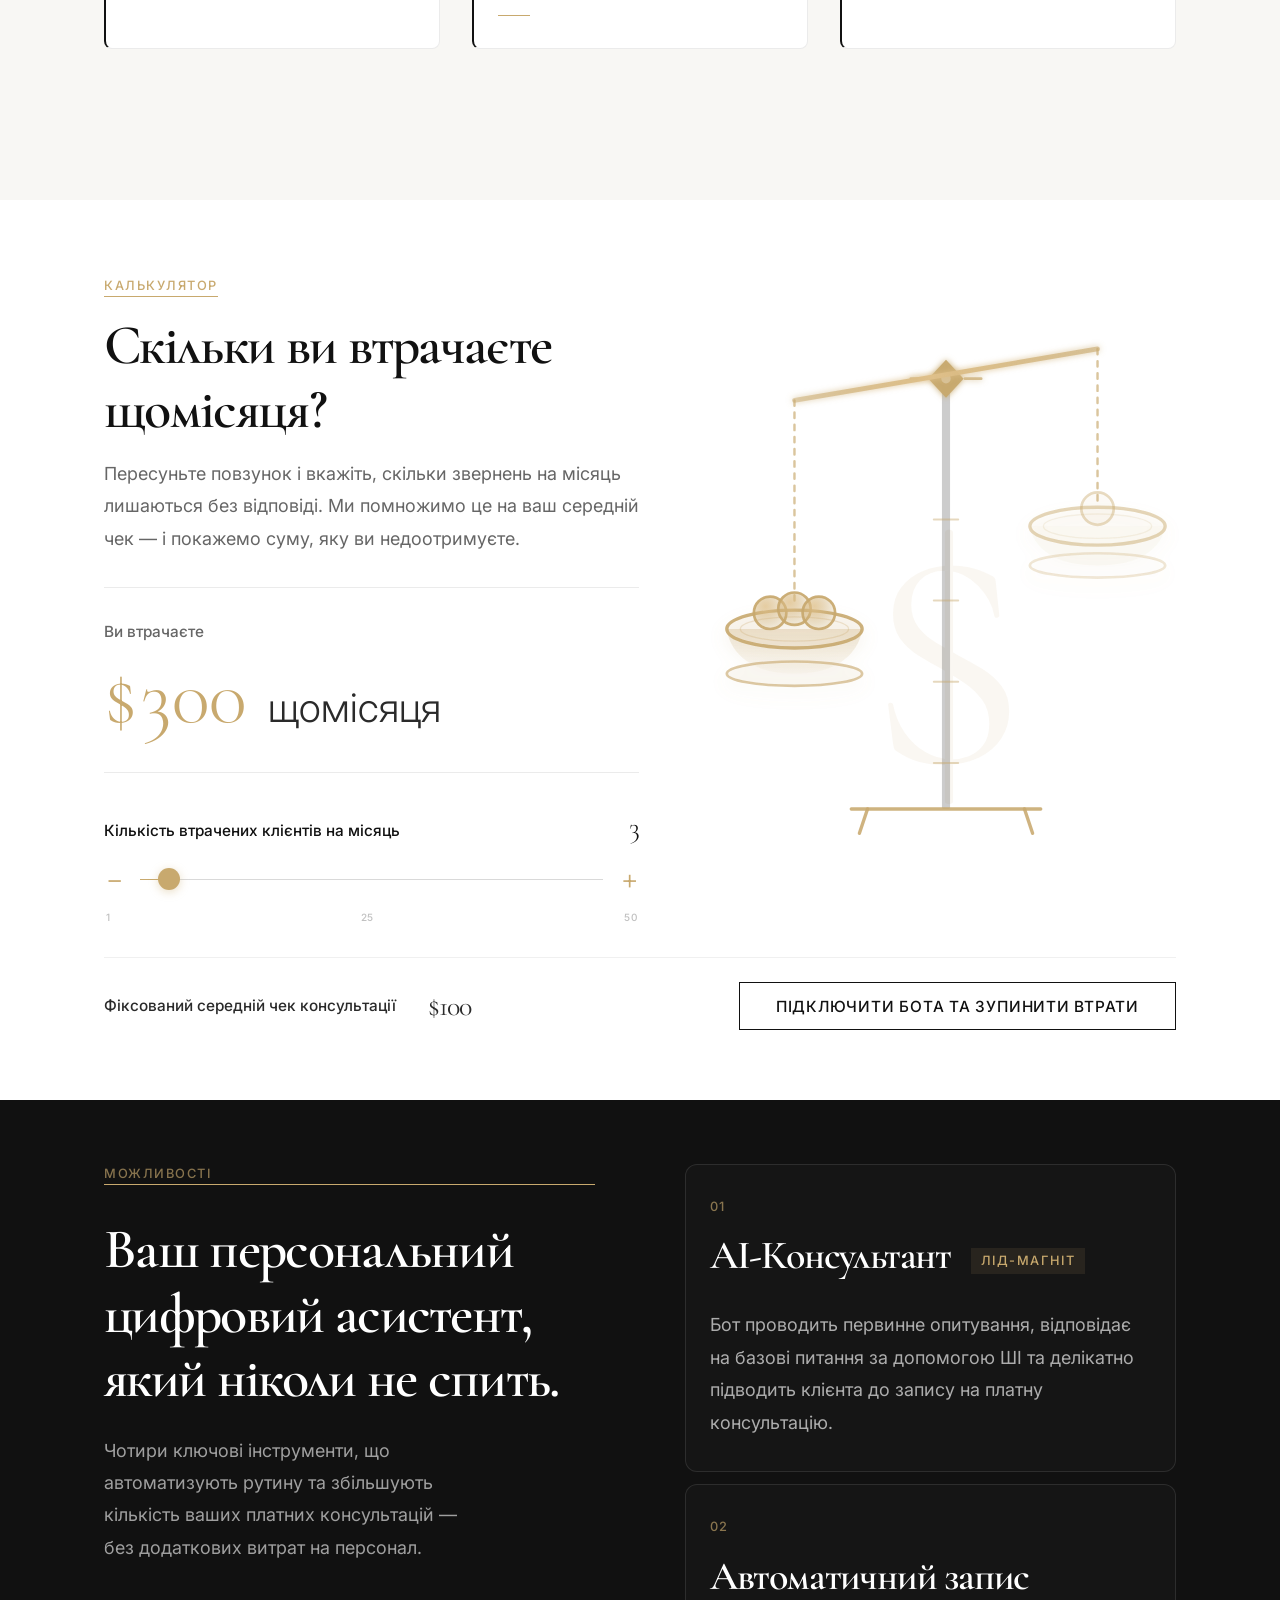
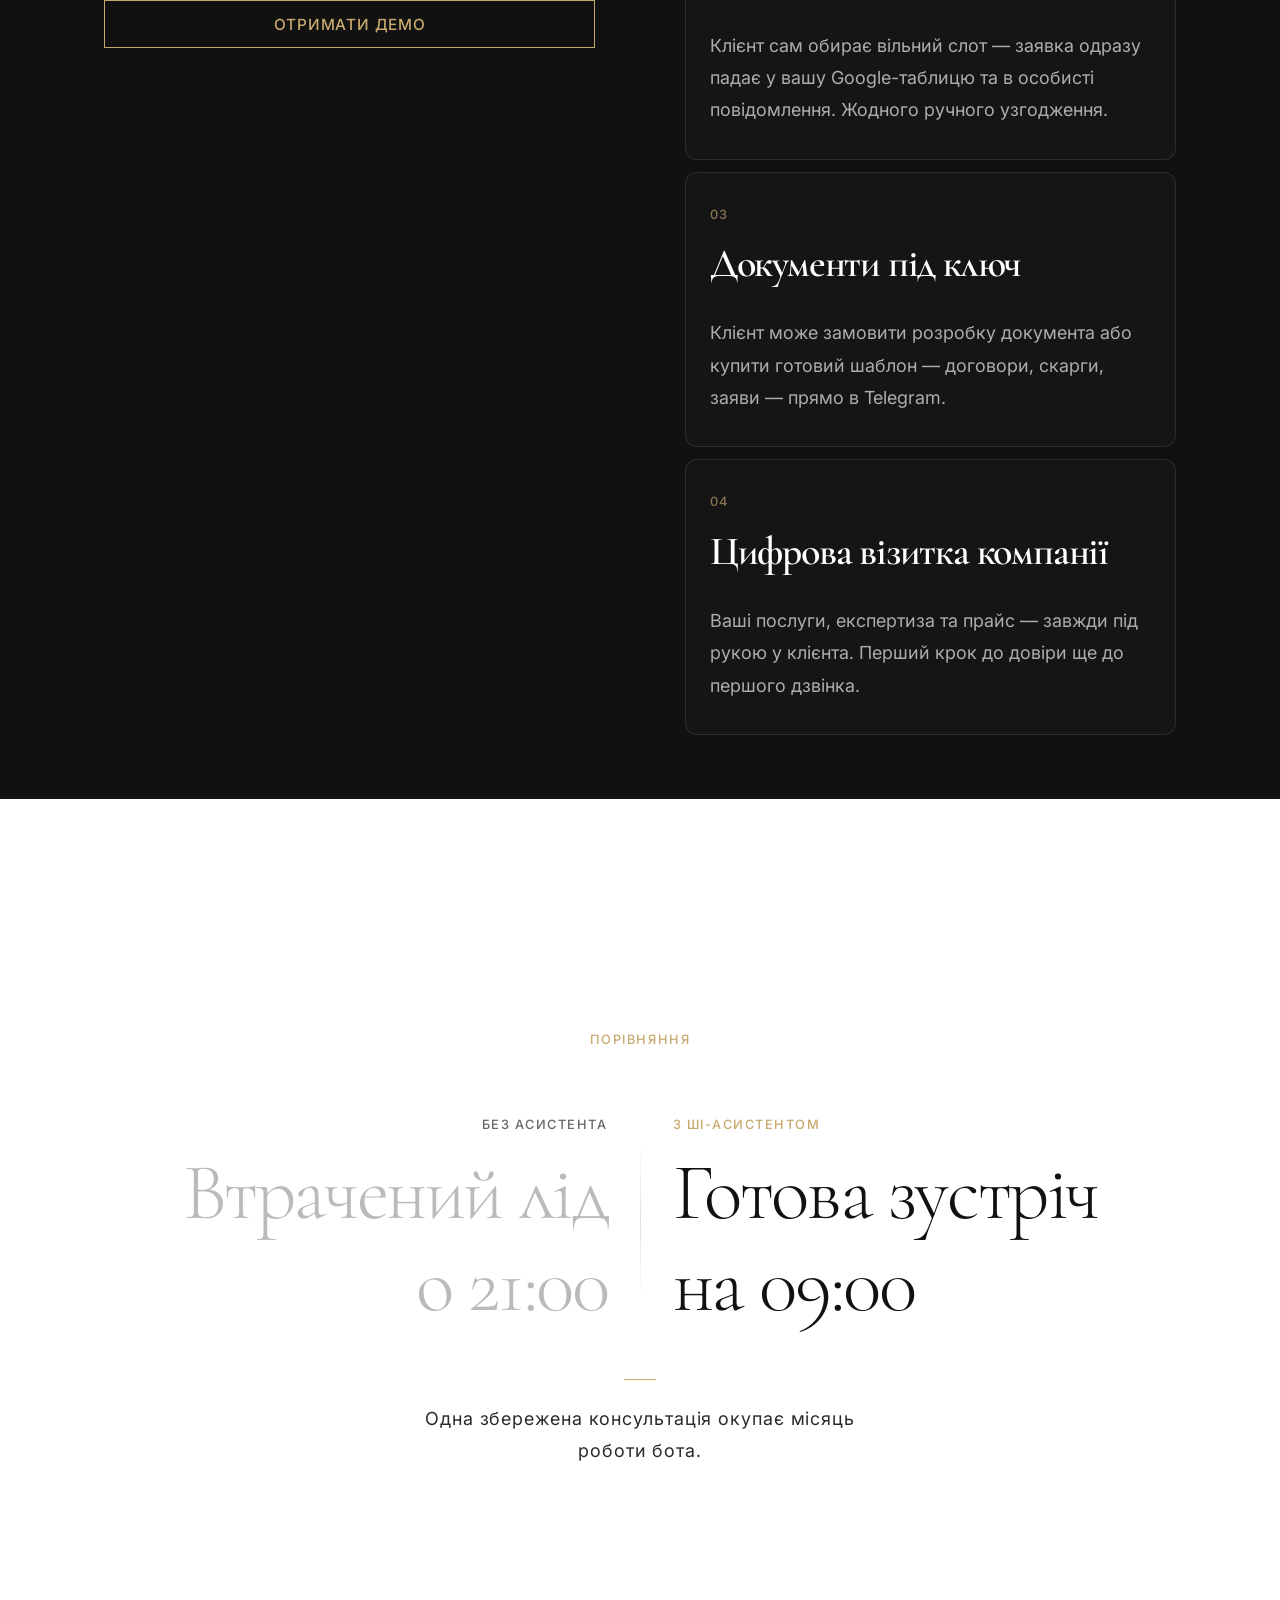
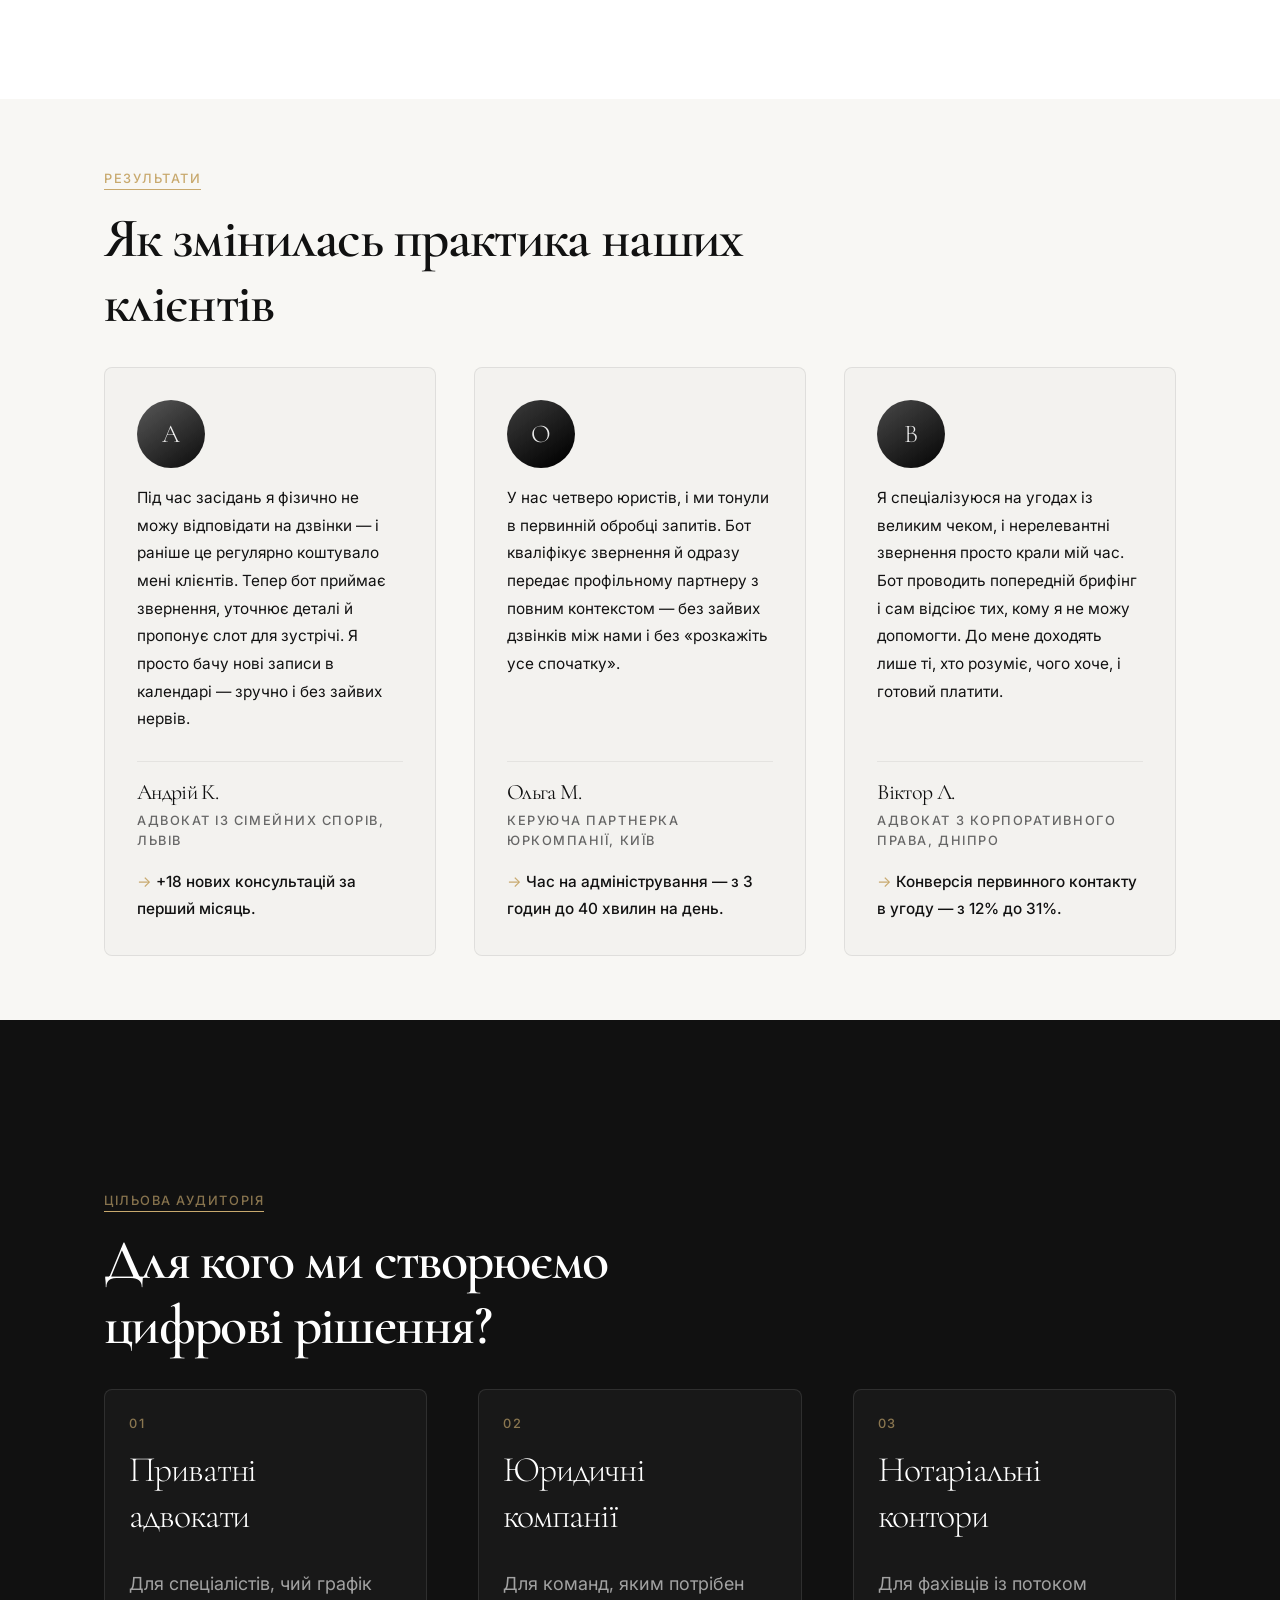
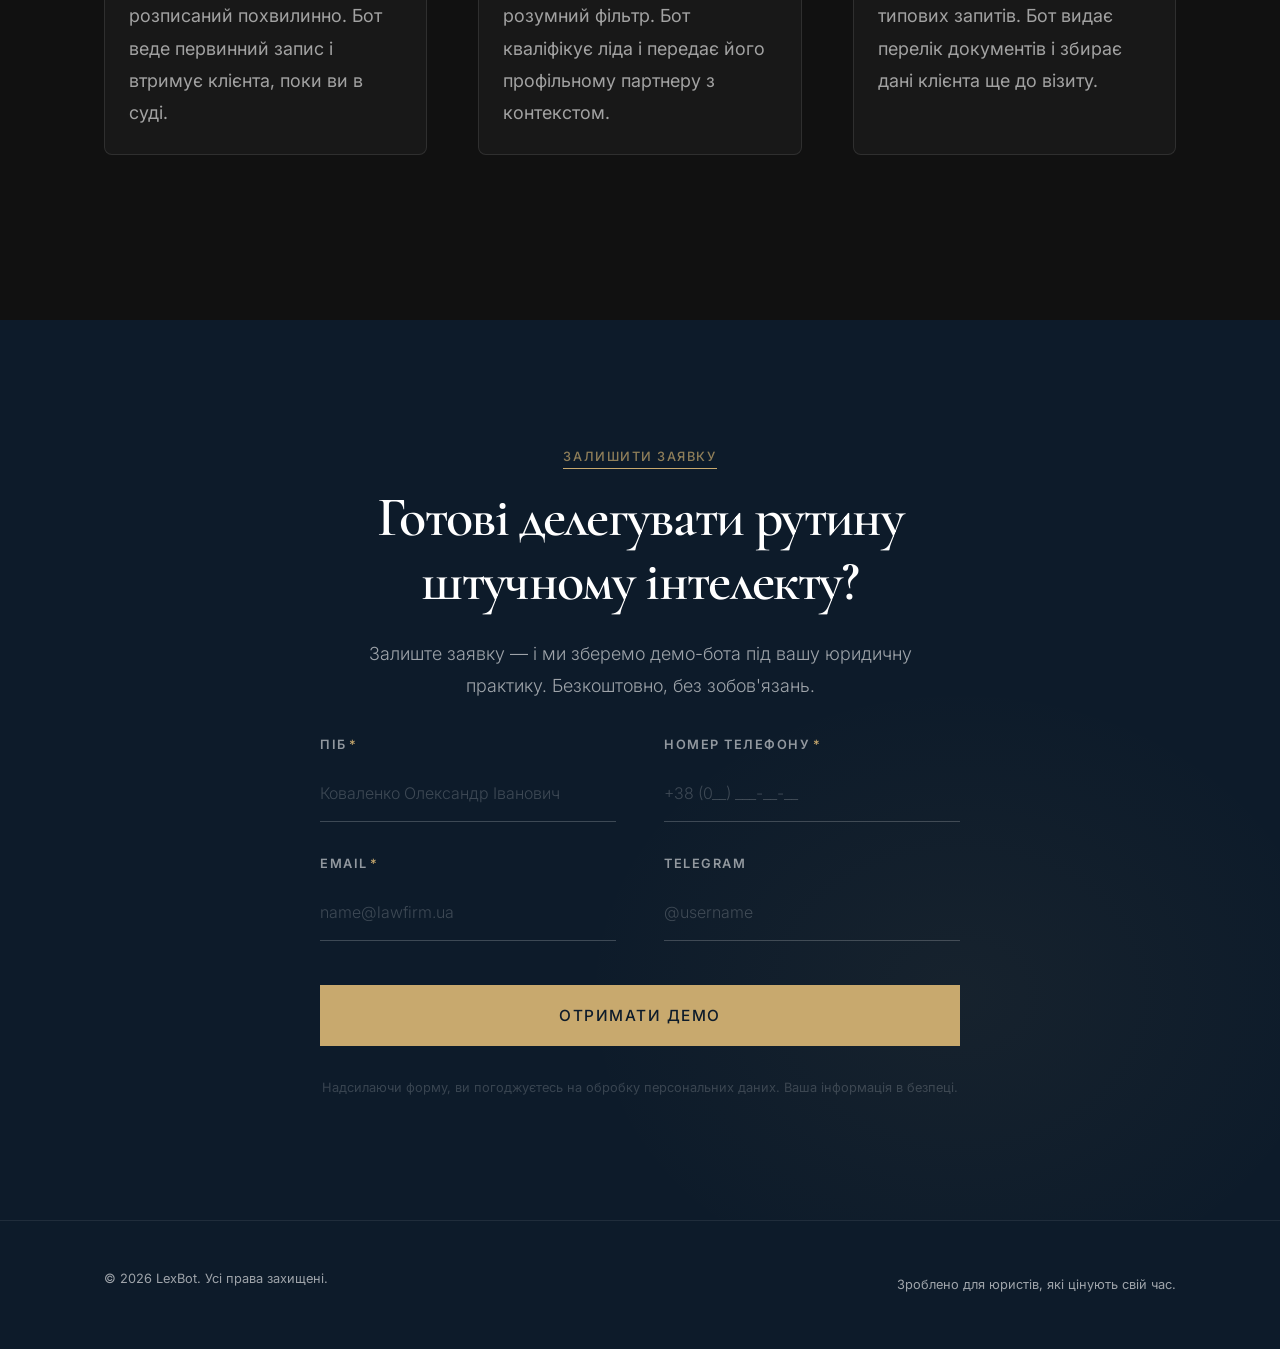
==== commit 7a32516c: "Моб версія + тчокові зміни + віджет" ====
--- a/src/index.html
+++ b/src/index.html
@@ -13,16 +13,17 @@
 
   <!-- Styles (load order matters) -->
   <link rel="stylesheet" href="css/variables.css?v=2">
-  <link rel="stylesheet" href="css/base.css?v=2">
+  <link rel="stylesheet" href="css/base.css?v=3">
   <link rel="stylesheet" href="css/components.css?v=2">
   <link rel="stylesheet" href="css/hero.css?v=2">
   <link rel="stylesheet" href="css/problems.css?v=2">
-  <link rel="stylesheet" href="css/calculator.css?v=9">
-  <link rel="stylesheet" href="css/features.css?v=3">
+  <link rel="stylesheet" href="css/calculator.css?v=11">
+  <link rel="stylesheet" href="css/features.css?v=4">
   <link rel="stylesheet" href="css/objections.css?v=2">
   <link rel="stylesheet" href="css/testimonials.css?v=2">
   <link rel="stylesheet" href="css/pricing.css?v=2">
-  <link rel="stylesheet" href="css/lead-form.css?v=3">
+  <link rel="stylesheet" href="css/lead-form.css?v=4">
+  <link rel="stylesheet" href="css/widget.css">
   <link rel="stylesheet" href="css/animations.css?v=2">
 </head>
 <body>
@@ -534,7 +535,7 @@
 
           <div class="audience-item reveal" role="listitem">
             <span class="audience-num" aria-label="01">01</span>
-            <h3 class="audience-category">Приватні адвокати</h3>
+            <h3 class="audience-category">Приватні<br>адвокати</h3>
             <p class="audience-text">
               Для спеціалістів, чий графік розписаний похвилинно. Бот веде первинний запис і втримує клієнта, поки ви в суді.
             </p>
@@ -542,7 +543,7 @@
 
           <div class="audience-item reveal reveal-d1" role="listitem">
             <span class="audience-num" aria-label="02">02</span>
-            <h3 class="audience-category">Юридичні компанії</h3>
+            <h3 class="audience-category">Юридичні<br>компанії</h3>
             <p class="audience-text">
               Для команд, яким потрібен розумний фільтр. Бот кваліфікує ліда і передає його профільному партнеру з контекстом.
             </p>
@@ -550,7 +551,7 @@
 
           <div class="audience-item reveal reveal-d2" role="listitem">
             <span class="audience-num" aria-label="03">03</span>
-            <h3 class="audience-category">Нотаріальні контори</h3>
+            <h3 class="audience-category">Нотаріальні<br>контори</h3>
             <p class="audience-text">
               Для фахівців із потоком типових запитів. Бот видає перелік документів і збирає дані клієнта ще до візиту.
             </p>
@@ -662,5 +663,6 @@
   <script src="js/calculator.js"></script>
   <script src="js/form.js"></script>
   <script src="js/animations.js"></script>
+  <script src="js/widget.js"></script>
 </body>
 </html>
--- a/src/css/base.css
+++ b/src/css/base.css
@@ -298,11 +298,12 @@
 
   .nav-overlay.is-open .nav-overlay-cta { opacity: 1; transform: translateY(0); }
 
-  /* Секції: рівний відступ зверху та знизу, висота auto щоб контент не обрізався */
+  /* padding-top включає header → justify-content: center дає рівний відступ зверху і знизу */
   main > section {
     height: auto;
     min-height: 100dvh;
-    padding-block: var(--section-padding-y);
+    padding-top: calc(var(--header-height) + var(--space-5));
+    padding-bottom: var(--space-5);
   }
 
   h1, h2 {
--- a/src/css/calculator.css
+++ b/src/css/calculator.css
@@ -469,9 +469,9 @@
 }
 
 @media (max-width: 768px) {
-  /* Секція: менший вертикальний відступ щоб весь блок вліз на екран */
   .calculator {
-    padding-block: var(--space-5);
+    padding-top: calc(var(--header-height) + var(--space-5));
+    padding-bottom: var(--space-5);
   }
 
   /* Ховаємо довгий описовий абзац — він забирає 4+ рядки висоти */
@@ -510,7 +510,7 @@
     flex-direction: column;
     align-items: center;
     justify-content: center;
-    gap: var(--space-1);
+    gap: var(--space-3); /* = gap у .calculator-display → рівні відступи зверху і знизу від $300 */
     width: 100%;
     text-align: center;
   }
--- a/src/css/features.css
+++ b/src/css/features.css
@@ -150,7 +150,8 @@
 /* ── Responsive: accordion на мобільному ────────────────── */
 @media (max-width: 900px) {
   .features {
-    padding-block: var(--section-padding-y);
+    padding-top: calc(var(--header-height) + var(--space-5));
+    padding-bottom: var(--space-5);
   }
 
   .features .container {
--- a/src/css/lead-form.css
+++ b/src/css/lead-form.css
@@ -344,9 +344,9 @@
 
 /* ── Responsive ──────────────────────────────────────────── */
 @media (max-width: 768px) {
-  /* Секція: менший padding щоб форма вмістилась на 1 екран */
   .lead-form-section {
-    padding-block: var(--space-6);
+    padding-top: calc(var(--header-height) + var(--space-5));
+    padding-bottom: var(--space-5);
   }
 
   /* Gap між заголовком і формою */
--- a/src/css/widget.css
+++ b/src/css/widget.css
@@ -0,0 +1,425 @@
+/* ─────────────────────────────────────────────────────────
+   widget.css — Преміальний чат-віджет
+   ───────────────────────────────────────────────────────── */
+
+/* ── Пульсуюча кнопка-тригер ─────────────────────────── */
+.chat-widget {
+  position: fixed;
+  bottom: 56px;
+  right: 64px;
+  z-index: 9000;
+}
+
+.chat-trigger {
+  position: relative;
+  width: 88px;
+  height: 88px;
+  border-radius: 50%;
+  background: var(--color-accent);
+  border: none;
+  cursor: pointer;
+  display: flex;
+  align-items: center;
+  justify-content: center;
+  box-shadow:
+    0 4px 20px rgba(200, 169, 110, 0.40),
+    0 2px 8px rgba(0, 0, 0, 0.20);
+  transition: transform 0.2s ease, box-shadow 0.2s ease;
+  animation: chat-pulse 2.8s ease-out infinite;
+}
+
+.chat-trigger:hover {
+  transform: scale(1.08);
+  box-shadow:
+    0 6px 28px rgba(200, 169, 110, 0.55),
+    0 2px 10px rgba(0, 0, 0, 0.25);
+}
+
+.chat-trigger:active {
+  transform: scale(0.96);
+}
+
+.chat-trigger.is-open {
+  animation: none;
+  background: var(--color-hero-bg);
+  border: 1px solid rgba(200, 169, 110, 0.35);
+}
+
+.chat-trigger-icon {
+  width: 40px;
+  height: 40px;
+  color: var(--color-hero-bg);
+  transition: opacity 0.2s ease, transform 0.2s ease;
+}
+
+.chat-trigger.is-open .chat-trigger-icon {
+  color: var(--color-accent);
+}
+
+/* Пульс-ефект */
+@keyframes chat-pulse {
+  0%   { box-shadow: 0 0 0 0 rgba(200,169,110,0.50), 0 4px 20px rgba(200,169,110,0.35); }
+  60%  { box-shadow: 0 0 0 14px rgba(200,169,110,0), 0 4px 20px rgba(200,169,110,0.35); }
+  100% { box-shadow: 0 0 0 0 rgba(200,169,110,0), 0 4px 20px rgba(200,169,110,0.35); }
+}
+
+/* Бейдж нового повідомлення */
+.chat-badge {
+  position: absolute;
+  top: 2px;
+  right: 2px;
+  width: 14px;
+  height: 14px;
+  border-radius: 50%;
+  background: #E74C3C;
+  border: 2px solid #fff;
+  display: none;
+}
+
+.chat-badge.is-visible {
+  display: block;
+}
+
+/* ── Вікно чату ──────────────────────────────────────── */
+.chat-window {
+  position: absolute;
+  bottom: calc(100% + 12px);
+  right: 0;
+  width: 400px;
+  height: 520px;
+  max-height: calc(100dvh - 120px);
+  display: flex;
+  flex-direction: column;
+
+  background: var(--color-hero-bg);
+  border: 1px solid rgba(200, 169, 110, 0.22);
+  border-radius: 16px;
+  box-shadow:
+    0 32px 80px rgba(0, 0, 0, 0.55),
+    0 0 0 1px rgba(255, 255, 255, 0.04);
+  overflow: hidden;
+
+  /* Анімація відкриття */
+  opacity: 0;
+  transform: scale(0.92) translateY(8px);
+  transform-origin: bottom right;
+  pointer-events: none;
+  transition:
+    opacity 0.30s cubic-bezier(0.4, 0, 0.2, 1),
+    transform 0.30s cubic-bezier(0.4, 0, 0.2, 1);
+}
+
+.chat-window.is-open {
+  opacity: 1;
+  transform: scale(1) translateY(0);
+  pointer-events: auto;
+}
+
+/* ── Header ──────────────────────────────────────────── */
+.chat-header {
+  display: flex;
+  align-items: center;
+  justify-content: space-between;
+  padding: 16px 18px;
+  background: rgba(200, 169, 110, 0.07);
+  border-bottom: 1px solid rgba(200, 169, 110, 0.14);
+  flex-shrink: 0;
+}
+
+.chat-header-info {
+  display: flex;
+  align-items: center;
+  gap: 12px;
+}
+
+.chat-bot-avatar {
+  width: 38px;
+  height: 38px;
+  border-radius: 50%;
+  background: linear-gradient(135deg, var(--color-accent) 0%, #8B6B3D 100%);
+  display: flex;
+  align-items: center;
+  justify-content: center;
+  flex-shrink: 0;
+  color: var(--color-hero-bg);
+}
+
+.chat-bot-avatar svg {
+  width: 20px;
+  height: 20px;
+}
+
+.chat-header-name {
+  font-family: var(--font-display);
+  font-size: 1.05rem;
+  font-weight: 600;
+  color: #fff;
+  letter-spacing: -0.02em;
+  line-height: 1.2;
+  display: block;
+}
+
+.chat-header-status {
+  font-family: var(--font-body);
+  font-size: 11px;
+  color: #4FC26B;
+  letter-spacing: 0.03em;
+  display: flex;
+  align-items: center;
+  gap: 5px;
+}
+
+.chat-header-status::before {
+  content: '';
+  width: 6px;
+  height: 6px;
+  border-radius: 50%;
+  background: #4FC26B;
+  display: inline-block;
+}
+
+.chat-close {
+  width: 32px;
+  height: 32px;
+  border-radius: 50%;
+  background: rgba(255,255,255,0.06);
+  border: 1px solid rgba(255,255,255,0.10);
+  color: rgba(255,255,255,0.55);
+  font-size: 18px;
+  line-height: 1;
+  display: flex;
+  align-items: center;
+  justify-content: center;
+  cursor: pointer;
+  transition: background 0.2s ease, color 0.2s ease;
+}
+
+.chat-close:hover {
+  background: rgba(255,255,255,0.12);
+  color: #fff;
+}
+
+/* ── Область повідомлень ─────────────────────────────── */
+.chat-messages {
+  flex: 1;
+  overflow-y: auto;
+  overflow-x: hidden;
+  padding: 18px 16px;
+  display: flex;
+  flex-direction: column;
+  gap: 14px;
+  scroll-behavior: smooth;
+}
+
+.chat-messages::-webkit-scrollbar {
+  width: 4px;
+}
+
+.chat-messages::-webkit-scrollbar-track {
+  background: transparent;
+}
+
+.chat-messages::-webkit-scrollbar-thumb {
+  background: rgba(200, 169, 110, 0.25);
+  border-radius: 2px;
+}
+
+/* ── Повідомлення ────────────────────────────────────── */
+.chat-msg {
+  display: flex;
+  align-items: flex-end;
+  gap: 9px;
+  max-width: 86%;
+  animation: msg-in 0.28s cubic-bezier(0.4, 0, 0.2, 1) both;
+}
+
+@keyframes msg-in {
+  from { opacity: 0; transform: translateY(10px); }
+  to   { opacity: 1; transform: translateY(0); }
+}
+
+.chat-msg--bot {
+  align-self: flex-start;
+}
+
+.chat-msg--user {
+  align-self: flex-end;
+  flex-direction: row-reverse;
+}
+
+/* Іконки відправника */
+.chat-msg-icon {
+  width: 28px;
+  height: 28px;
+  border-radius: 50%;
+  display: flex;
+  align-items: center;
+  justify-content: center;
+  flex-shrink: 0;
+}
+
+.chat-msg--bot .chat-msg-icon {
+  background: linear-gradient(135deg, var(--color-accent) 0%, #8B6B3D 100%);
+  color: var(--color-hero-bg);
+}
+
+.chat-msg--user .chat-msg-icon {
+  background: rgba(255, 255, 255, 0.10);
+  border: 1px solid rgba(255, 255, 255, 0.14);
+  color: rgba(255, 255, 255, 0.65);
+}
+
+.chat-msg-icon svg {
+  width: 15px;
+  height: 15px;
+}
+
+/* Бульбашка */
+.chat-bubble {
+  padding: 10px 14px;
+  border-radius: 14px;
+  font-family: var(--font-body);
+  font-size: 13.5px;
+  line-height: 1.55;
+  white-space: pre-wrap;
+  word-break: break-word;
+}
+
+.chat-msg--bot .chat-bubble {
+  background: rgba(200, 169, 110, 0.10);
+  border: 1px solid rgba(200, 169, 110, 0.16);
+  border-bottom-left-radius: 4px;
+  color: rgba(255, 255, 255, 0.88);
+}
+
+.chat-msg--user .chat-bubble {
+  background: rgba(200, 169, 110, 0.18);
+  border: 1px solid rgba(200, 169, 110, 0.28);
+  border-bottom-right-radius: 4px;
+  color: #fff;
+}
+
+/* Typing indicator */
+.chat-typing {
+  display: flex;
+  align-items: center;
+  gap: 4px;
+  padding: 10px 14px;
+  background: rgba(200, 169, 110, 0.08);
+  border: 1px solid rgba(200, 169, 110, 0.14);
+  border-radius: 14px;
+  border-bottom-left-radius: 4px;
+  width: fit-content;
+}
+
+.chat-typing-dot {
+  width: 5px;
+  height: 5px;
+  border-radius: 50%;
+  background: var(--color-accent);
+  animation: typing-bounce 1.2s ease-in-out infinite;
+}
+
+.chat-typing-dot:nth-child(2) { animation-delay: 0.2s; }
+.chat-typing-dot:nth-child(3) { animation-delay: 0.4s; }
+
+@keyframes typing-bounce {
+  0%, 60%, 100% { opacity: 0.3; transform: translateY(0); }
+  30%            { opacity: 1;   transform: translateY(-4px); }
+}
+
+/* ── Поле введення ───────────────────────────────────── */
+.chat-input-area {
+  display: flex;
+  align-items: center;
+  gap: 10px;
+  padding: 14px 16px;
+  border-top: 1px solid rgba(200, 169, 110, 0.12);
+  flex-shrink: 0;
+  background: rgba(255, 255, 255, 0.02);
+}
+
+.chat-input {
+  flex: 1;
+  background: transparent;
+  border: none;
+  border-bottom: 1px solid rgba(255, 255, 255, 0.18);
+  outline: none;
+  color: #fff;
+  font-family: var(--font-body);
+  font-size: 13.5px;
+  padding: 6px 0;
+  transition: border-color 0.2s ease;
+  -webkit-appearance: none;
+}
+
+.chat-input::placeholder {
+  color: rgba(255, 255, 255, 0.25);
+}
+
+.chat-input:focus {
+  border-bottom-color: var(--color-accent);
+}
+
+.chat-send {
+  width: 36px;
+  height: 36px;
+  border-radius: 50%;
+  background: var(--color-accent);
+  border: none;
+  cursor: pointer;
+  display: flex;
+  align-items: center;
+  justify-content: center;
+  flex-shrink: 0;
+  color: var(--color-hero-bg);
+  transition: background 0.2s ease, transform 0.15s ease;
+}
+
+.chat-send:hover {
+  background: #DFC08A;
+}
+
+.chat-send:active {
+  transform: scale(0.93);
+}
+
+.chat-send:disabled {
+  opacity: 0.45;
+  cursor: not-allowed;
+}
+
+.chat-send svg {
+  width: 16px;
+  height: 16px;
+}
+
+/* ── Мобільна адаптація ──────────────────────────────── */
+@media (max-width: 480px) {
+  .chat-widget {
+    bottom: 20px;
+    right: 16px;
+  }
+
+  .chat-window {
+    width: calc(100vw - 32px);
+    height: 72dvh;
+    right: 0;
+  }
+
+  .chat-trigger {
+    width: 62px;
+    height: 62px;
+  }
+}
+
+/* ── Reduced motion ──────────────────────────────────── */
+@media (prefers-reduced-motion: reduce) {
+  .chat-trigger { animation: none; }
+  .chat-typing-dot { animation: none; opacity: 0.6; }
+  .chat-msg { animation: none; }
+  .chat-window {
+    transition: opacity 0.15s ease;
+    transform: none !important;
+  }
+}
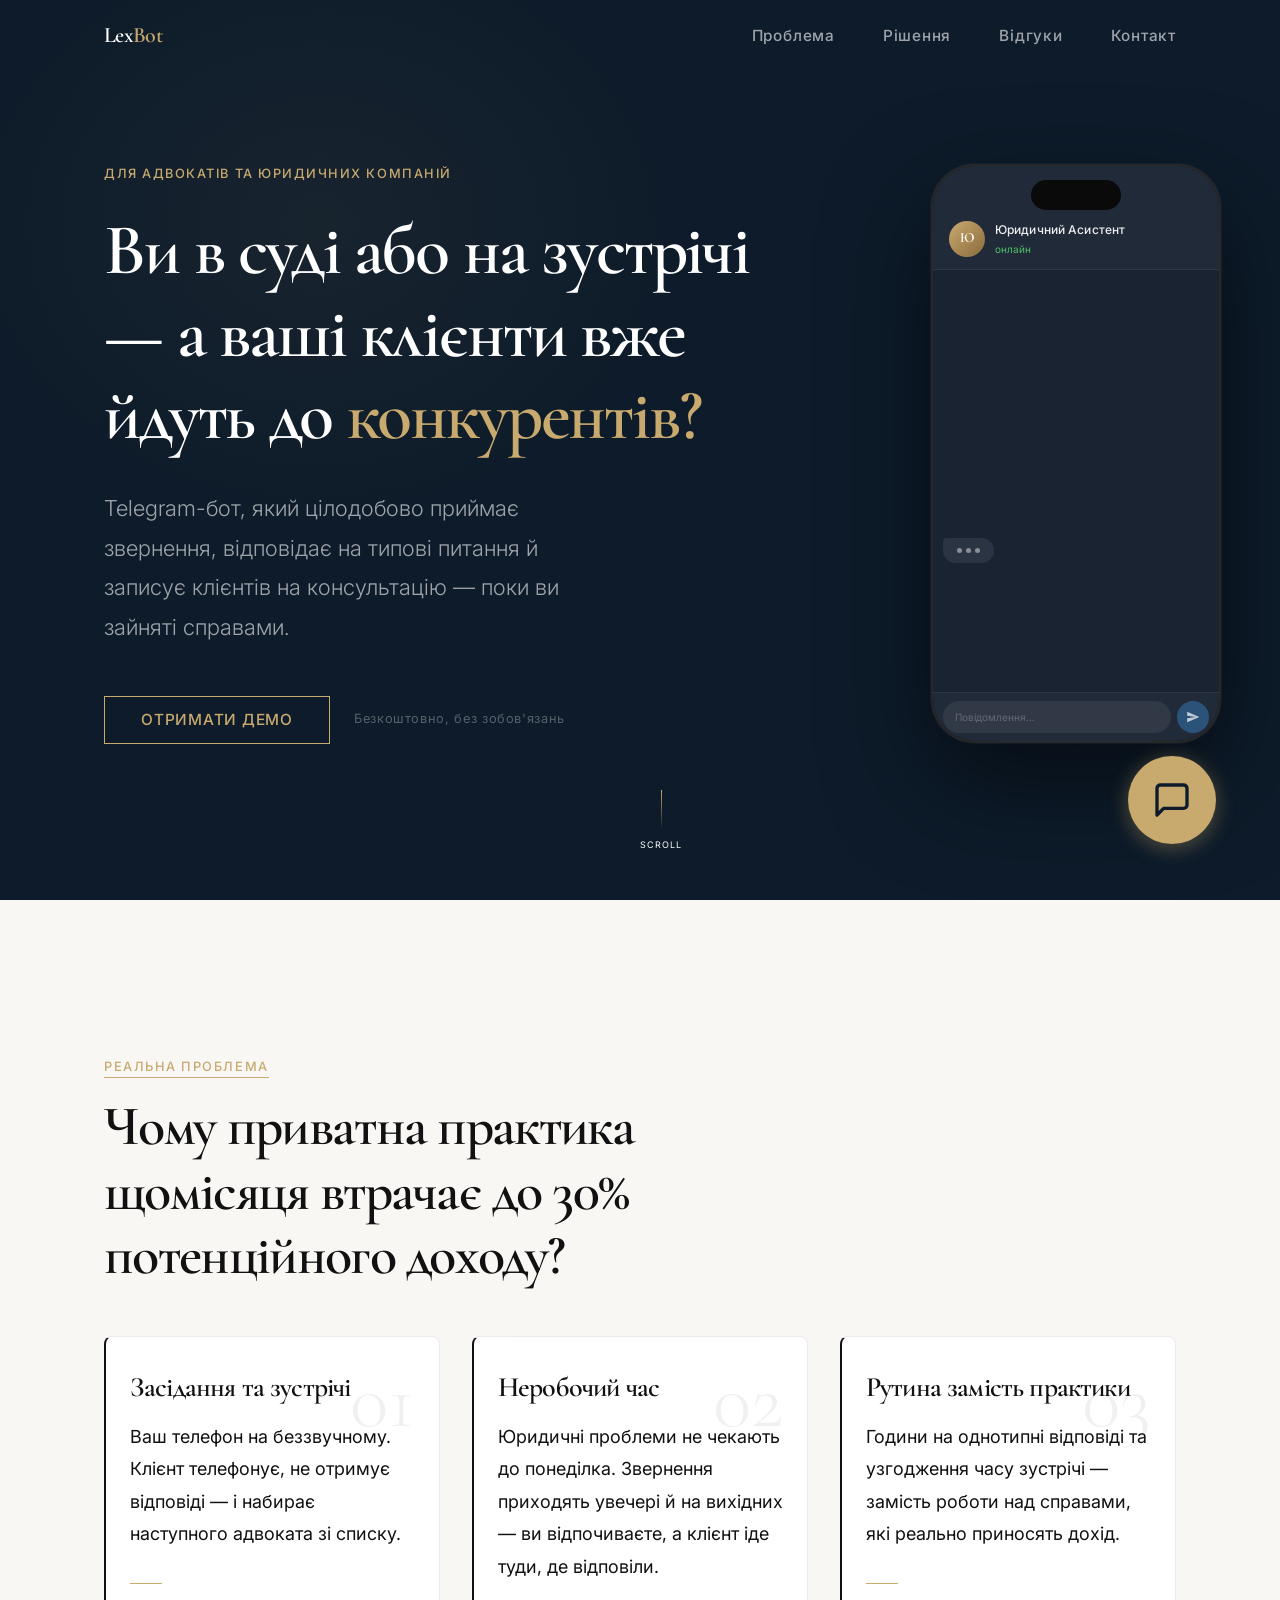
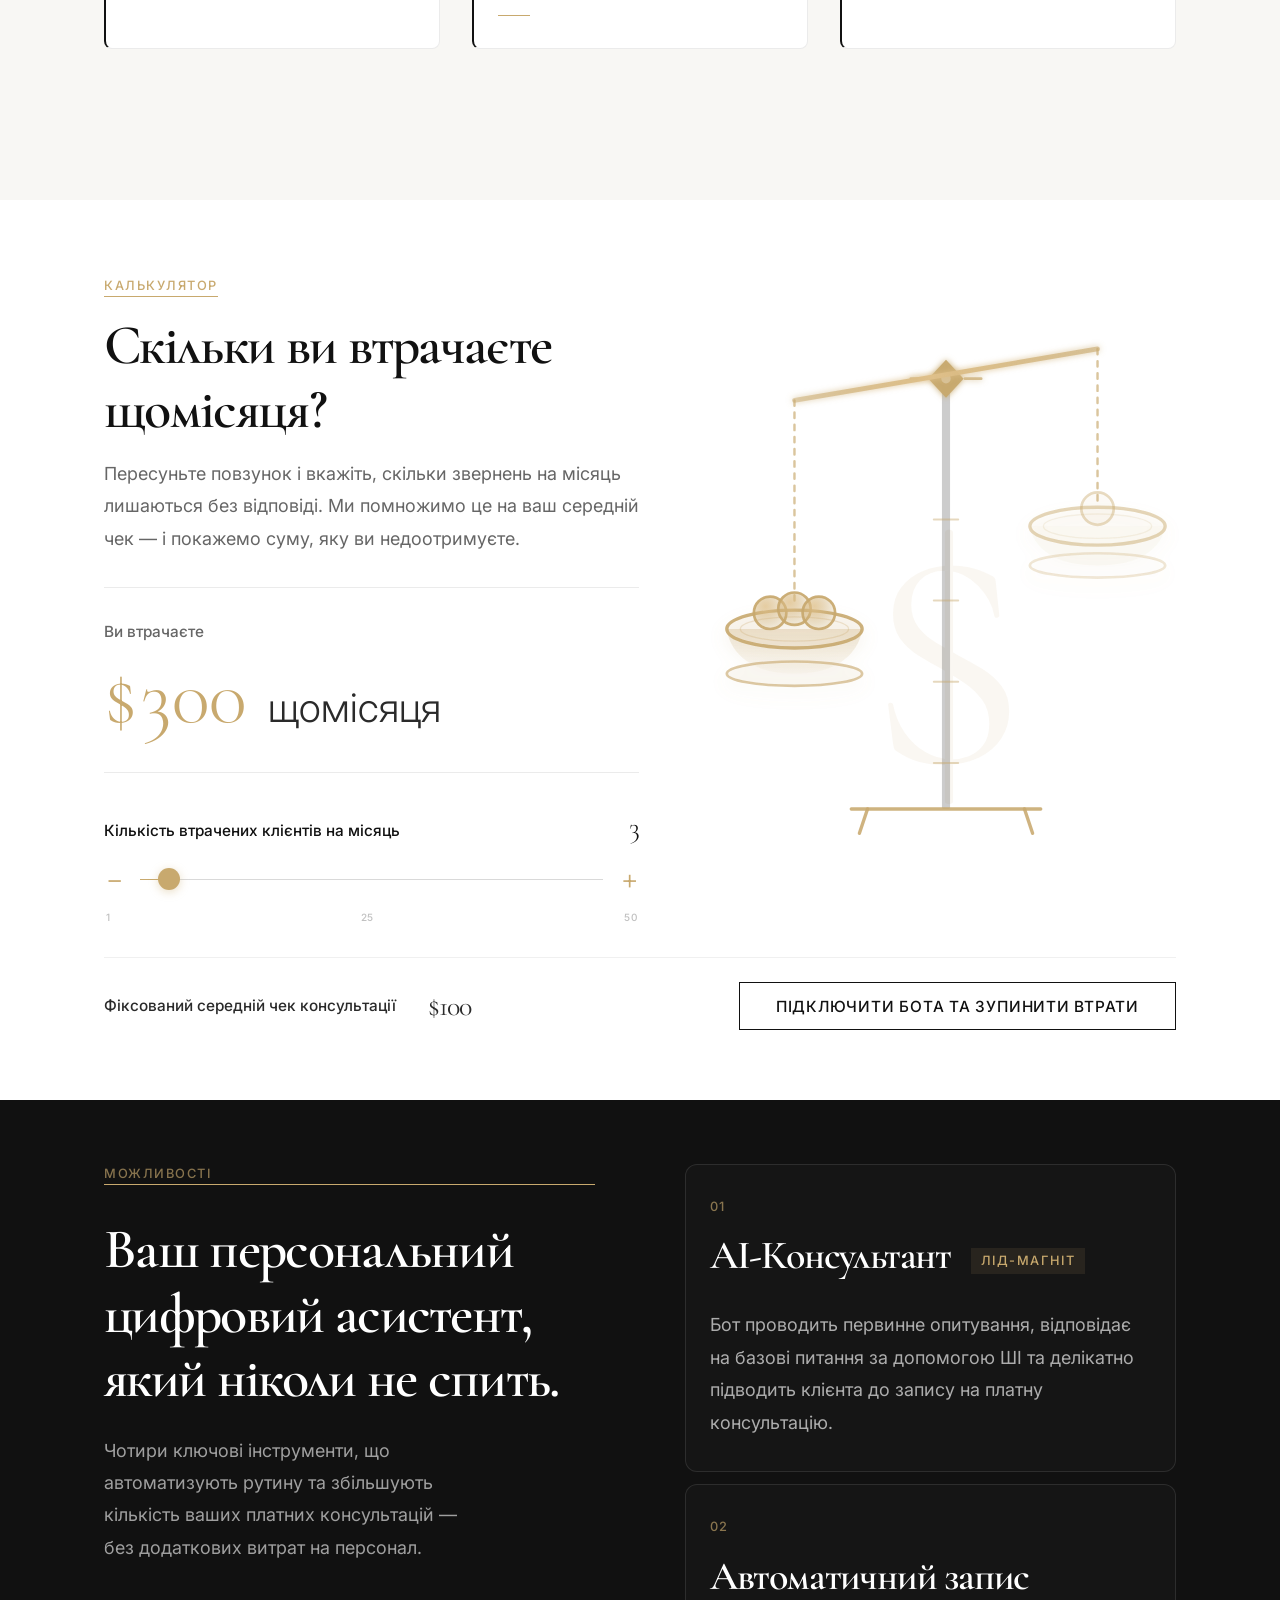
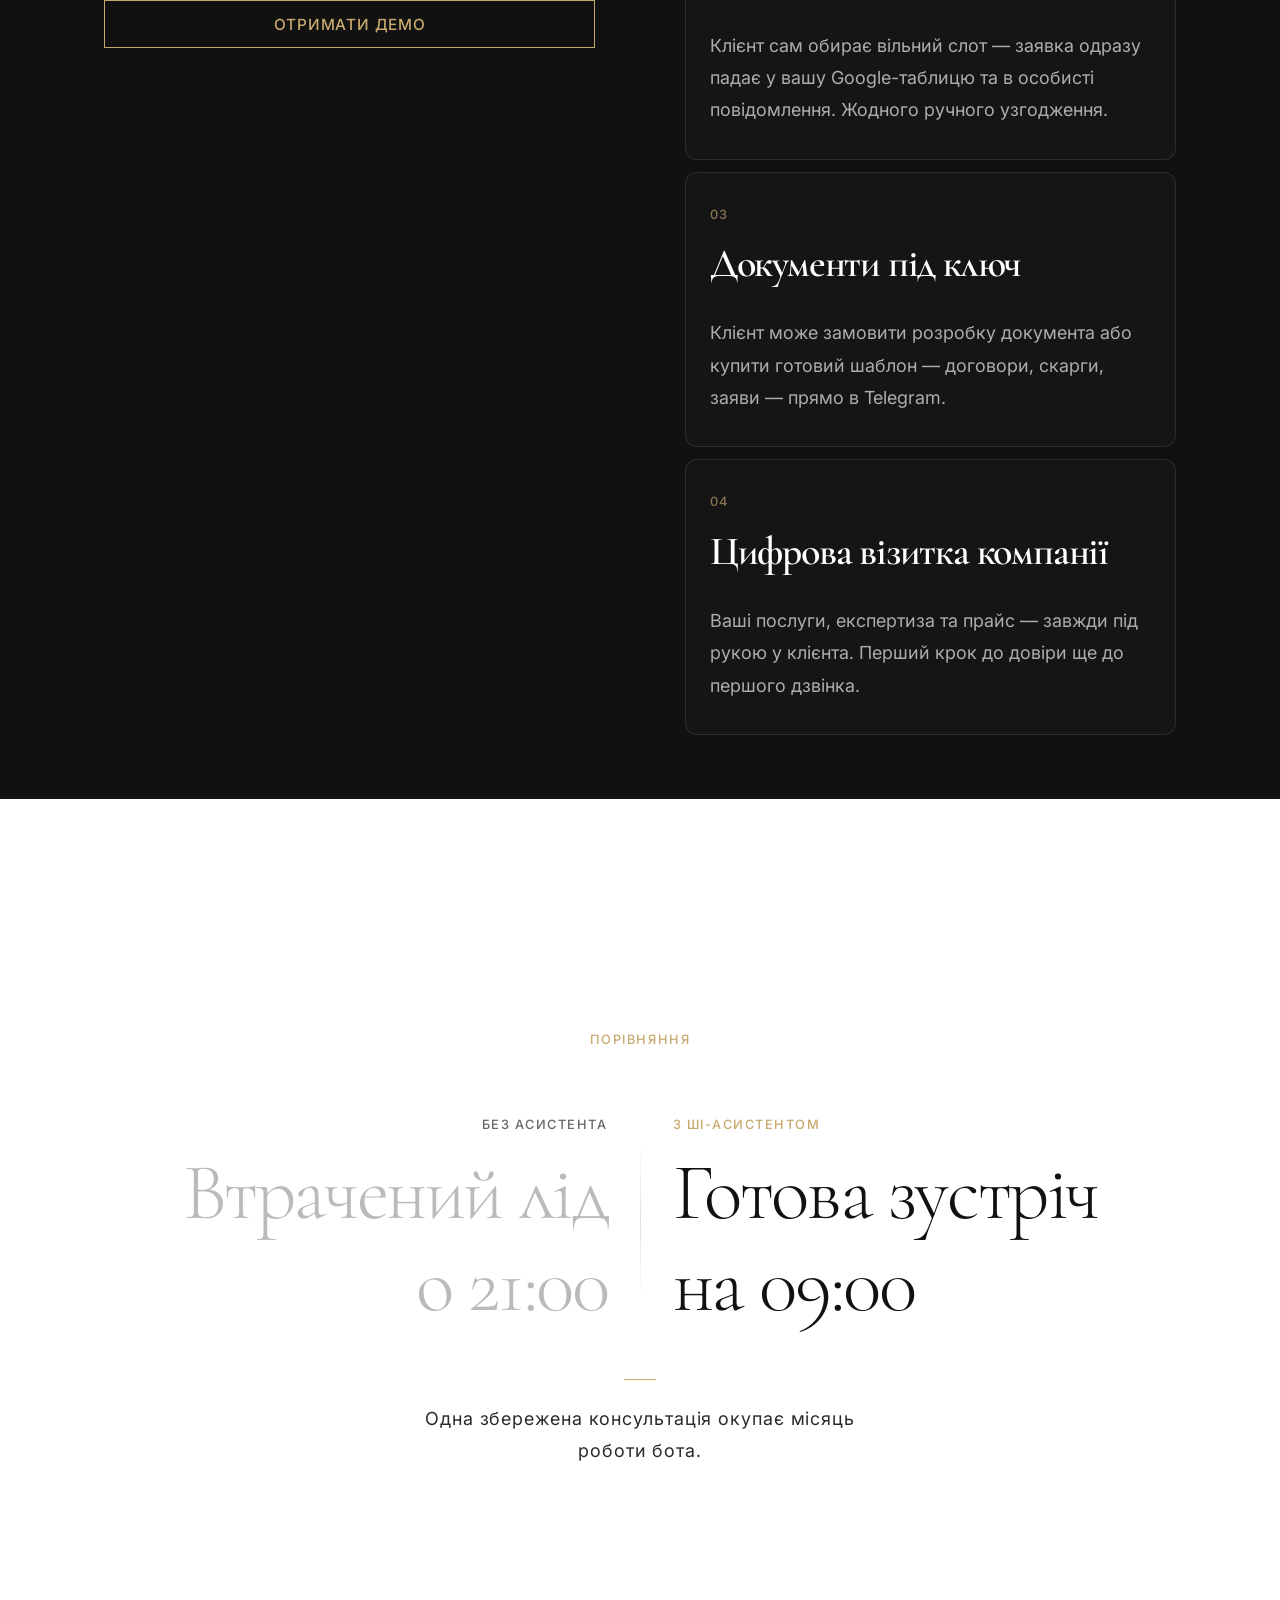
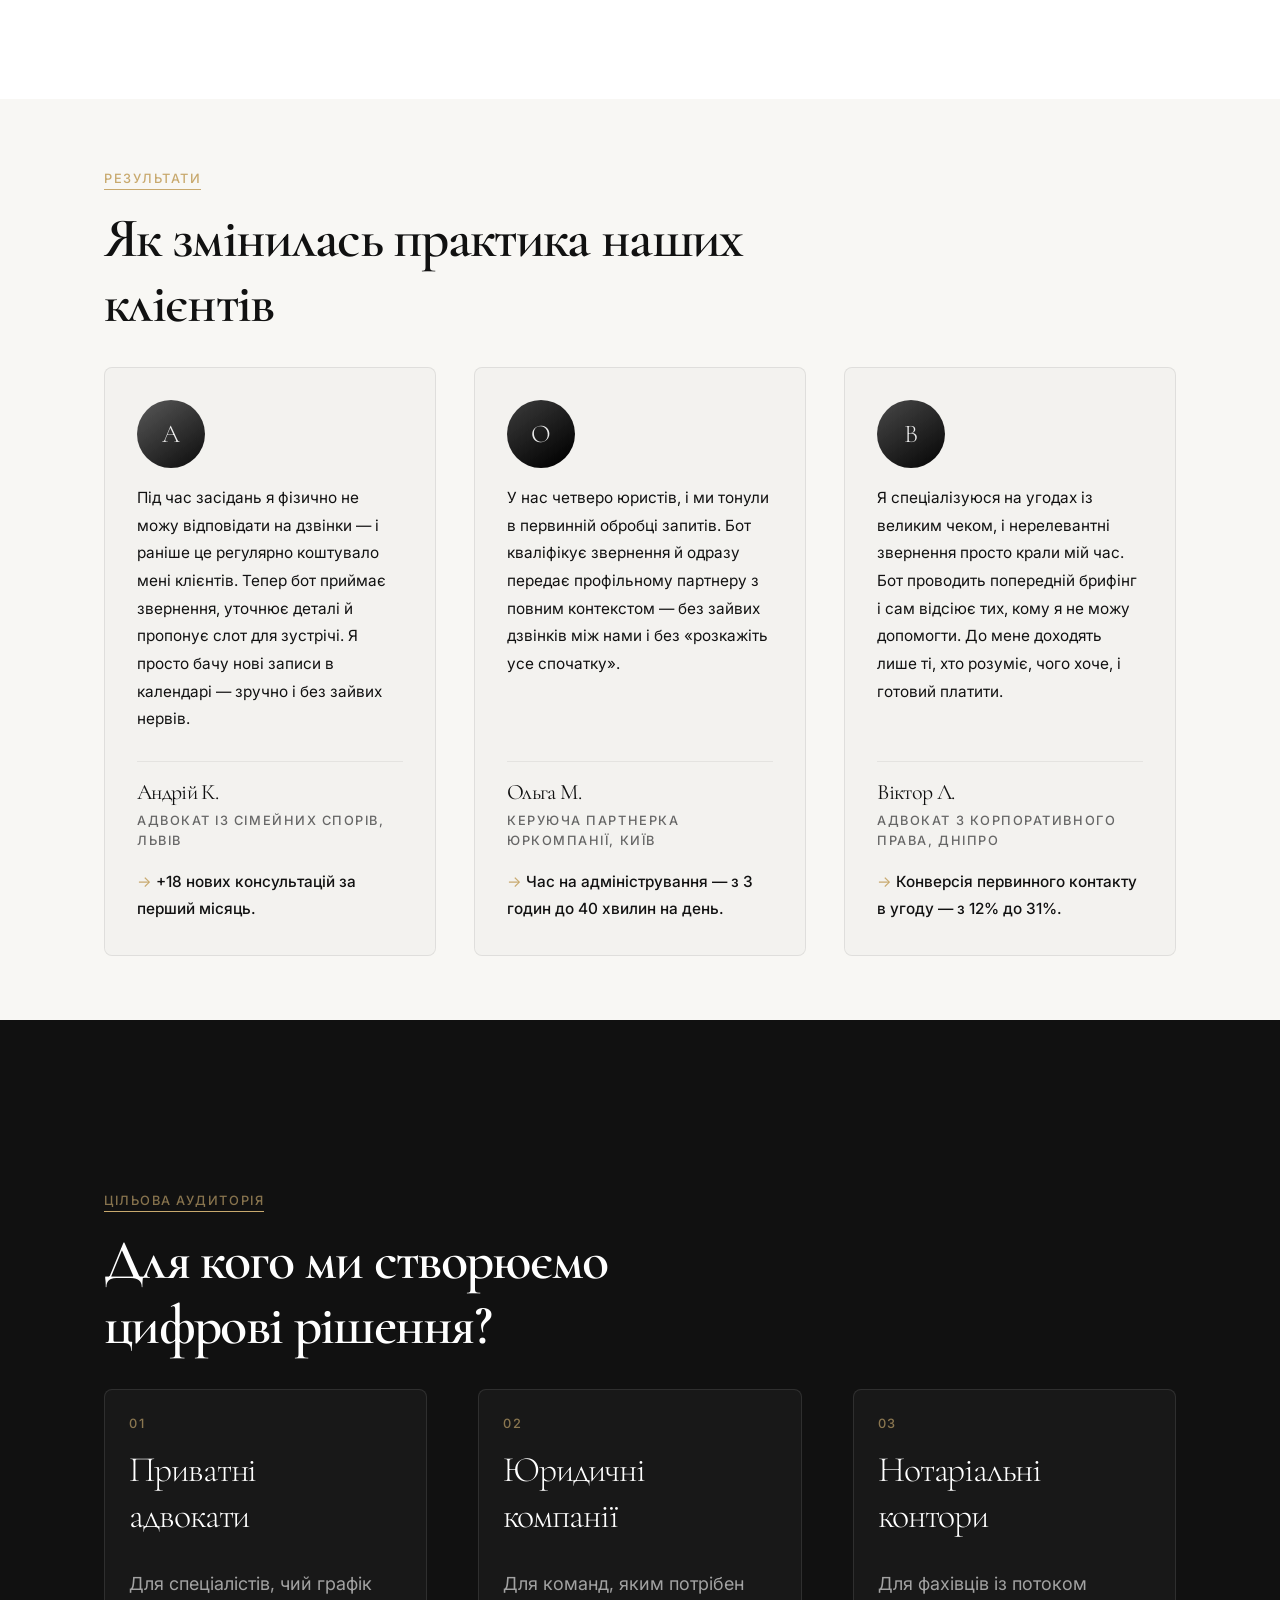
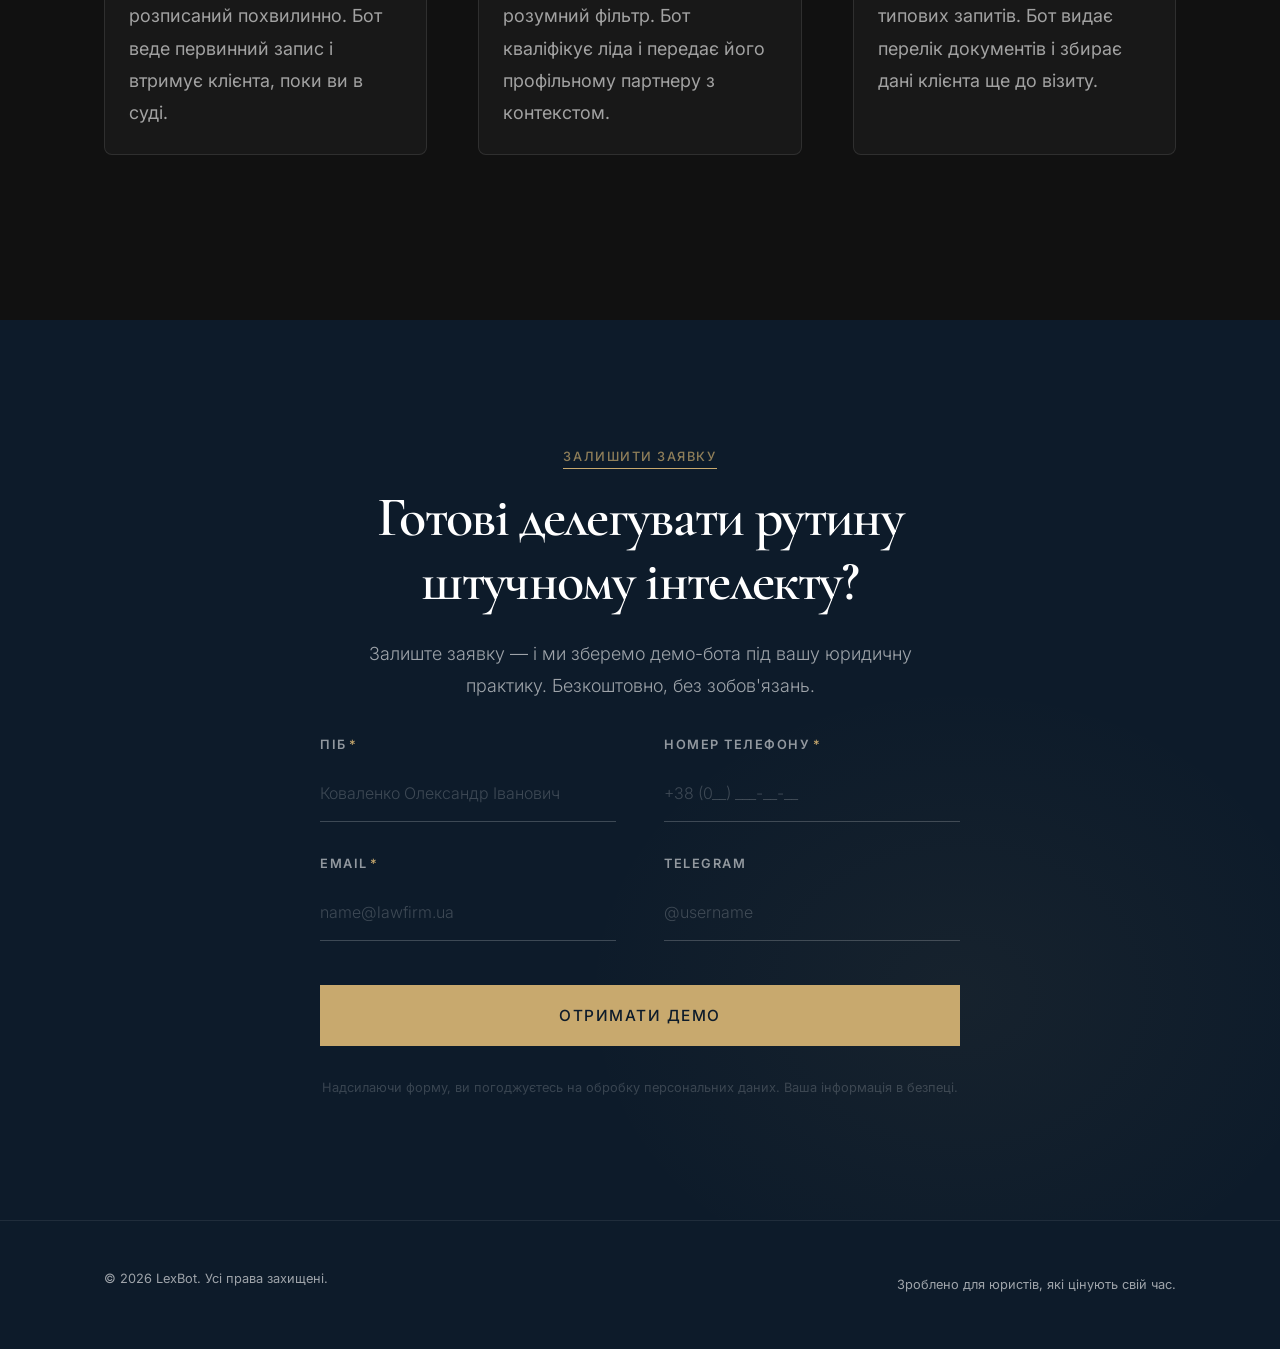
==== commit 2ad14878: "стрілочка на верх" ====
--- a/src/index.html
+++ b/src/index.html
@@ -660,6 +660,12 @@
     </div>
   </footer>
 
+  <button class="scroll-top-btn" id="scroll-top" aria-label="Повернутись нагору">
+    <svg viewBox="0 0 24 24" xmlns="http://www.w3.org/2000/svg">
+      <polyline points="18 15 12 9 6 15"/>
+    </svg>
+  </button>
+
   <script src="js/calculator.js"></script>
   <script src="js/form.js"></script>
   <script src="js/animations.js"></script>
--- a/src/css/components.css
+++ b/src/css/components.css
@@ -328,6 +328,71 @@
   margin-inline: auto;
 }
 
+/* ── Scroll To Top Button ────────────────────────────────── */
+.scroll-top-btn {
+  position: fixed;
+  bottom: 56px;
+  left: 64px;
+  z-index: 90;
+
+  width: 88px;
+  height: 88px;
+  border-radius: 50%;
+  background: var(--color-accent);
+  border: none;
+  cursor: pointer;
+  display: flex;
+  align-items: center;
+  justify-content: center;
+
+  box-shadow:
+    0 4px 20px rgba(200, 169, 110, 0.40),
+    0 2px 8px rgba(0, 0, 0, 0.20);
+
+  opacity: 0;
+  transform: scale(0.7);
+  pointer-events: none;
+  transition:
+    opacity    0.3s cubic-bezier(0.4, 0, 0.2, 1),
+    transform  0.3s cubic-bezier(0.4, 0, 0.2, 1),
+    box-shadow 0.2s ease;
+}
+
+.scroll-top-btn.is-visible {
+  opacity: 1;
+  transform: scale(1);
+  pointer-events: auto;
+}
+
+.scroll-top-btn svg {
+  width: 36px;
+  height: 36px;
+  stroke: var(--color-hero-bg);
+  fill: none;
+  stroke-width: 2;
+  stroke-linecap: round;
+  stroke-linejoin: round;
+}
+
+@media (hover: hover) and (pointer: fine) {
+  .scroll-top-btn:hover {
+    transform: scale(1.08);
+    box-shadow:
+      0 6px 28px rgba(200, 169, 110, 0.55),
+      0 2px 10px rgba(0, 0, 0, 0.25);
+  }
+}
+
+.scroll-top-btn:active {
+  transform: scale(0.96);
+}
+
+@media (max-width: 768px) {
+  .scroll-top-btn {
+    display: none;
+  }
+}
+
 /* ── Numbered Badge ──────────────────────────────────────── */
 .num-badge {
   font-family: var(--font-display);
--- a/src/css/objections.css
+++ b/src/css/objections.css
@@ -123,11 +123,11 @@
     width: 100%;
   }
 
-  /* Всі колонки по центру */
+  /* Всі колонки по центру; великий vertical padding заповнює 100dvh */
   .versus-col,
   .versus-col--without,
   .versus-col--with {
-    padding: var(--space-6) var(--space-4);
+    padding: var(--space-8) var(--space-4);
     align-items: center;
     text-align: center;
   }
@@ -155,6 +155,6 @@
   .versus-col,
   .versus-col--without,
   .versus-col--with {
-    padding: var(--space-5) 0;
+    padding: var(--space-7) 0;
   }
 }
